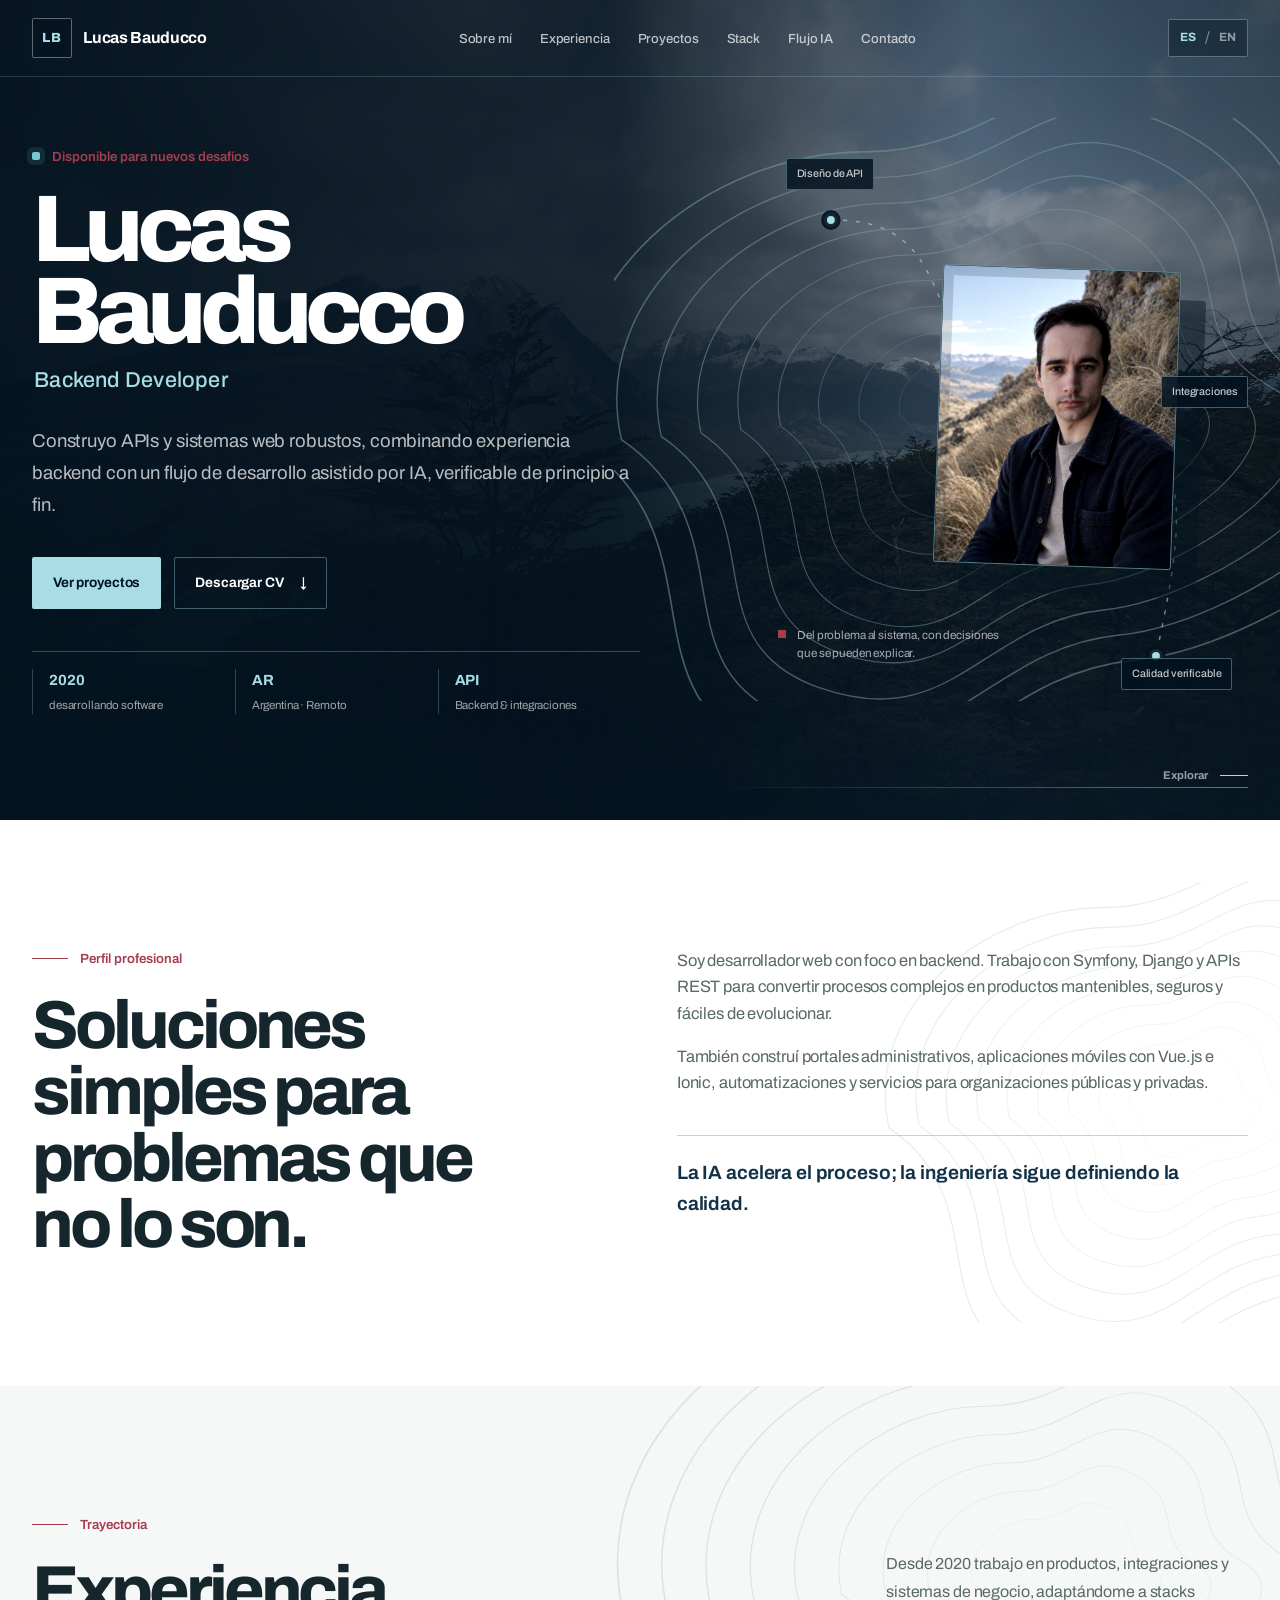
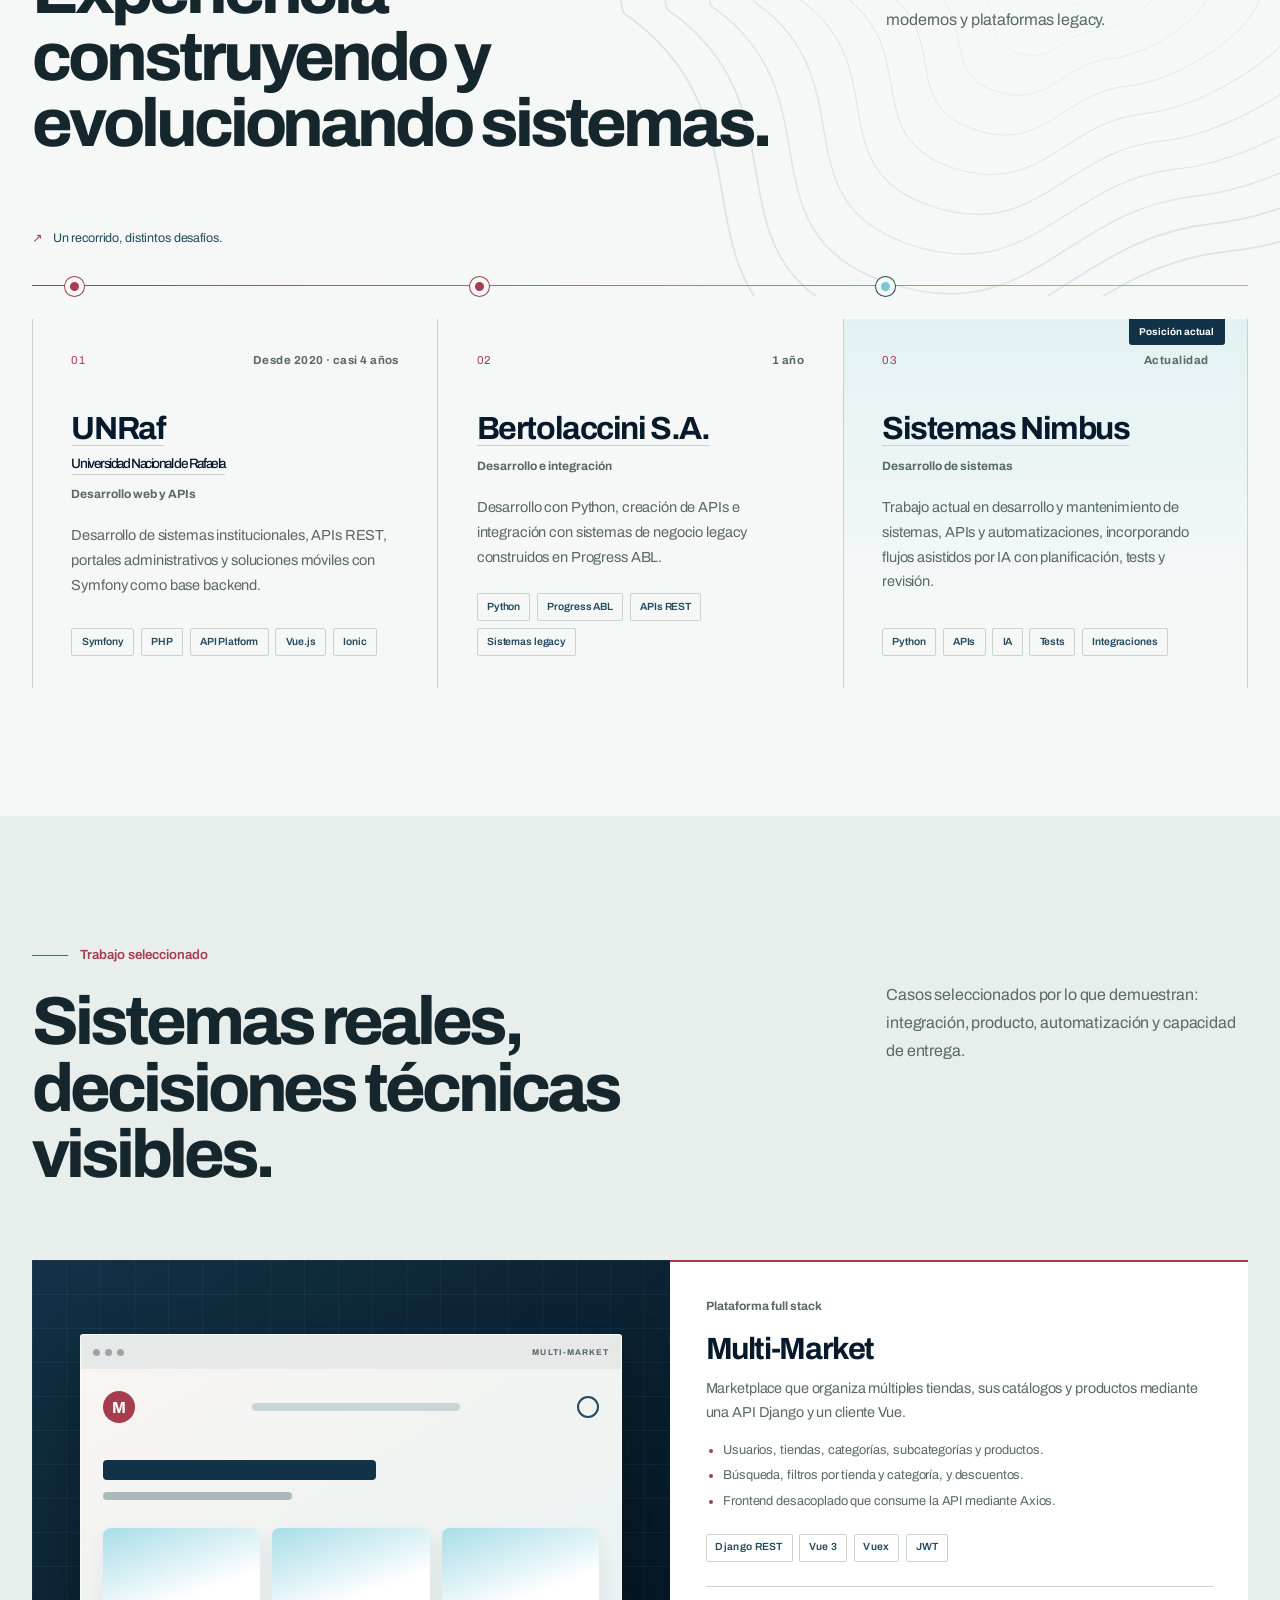
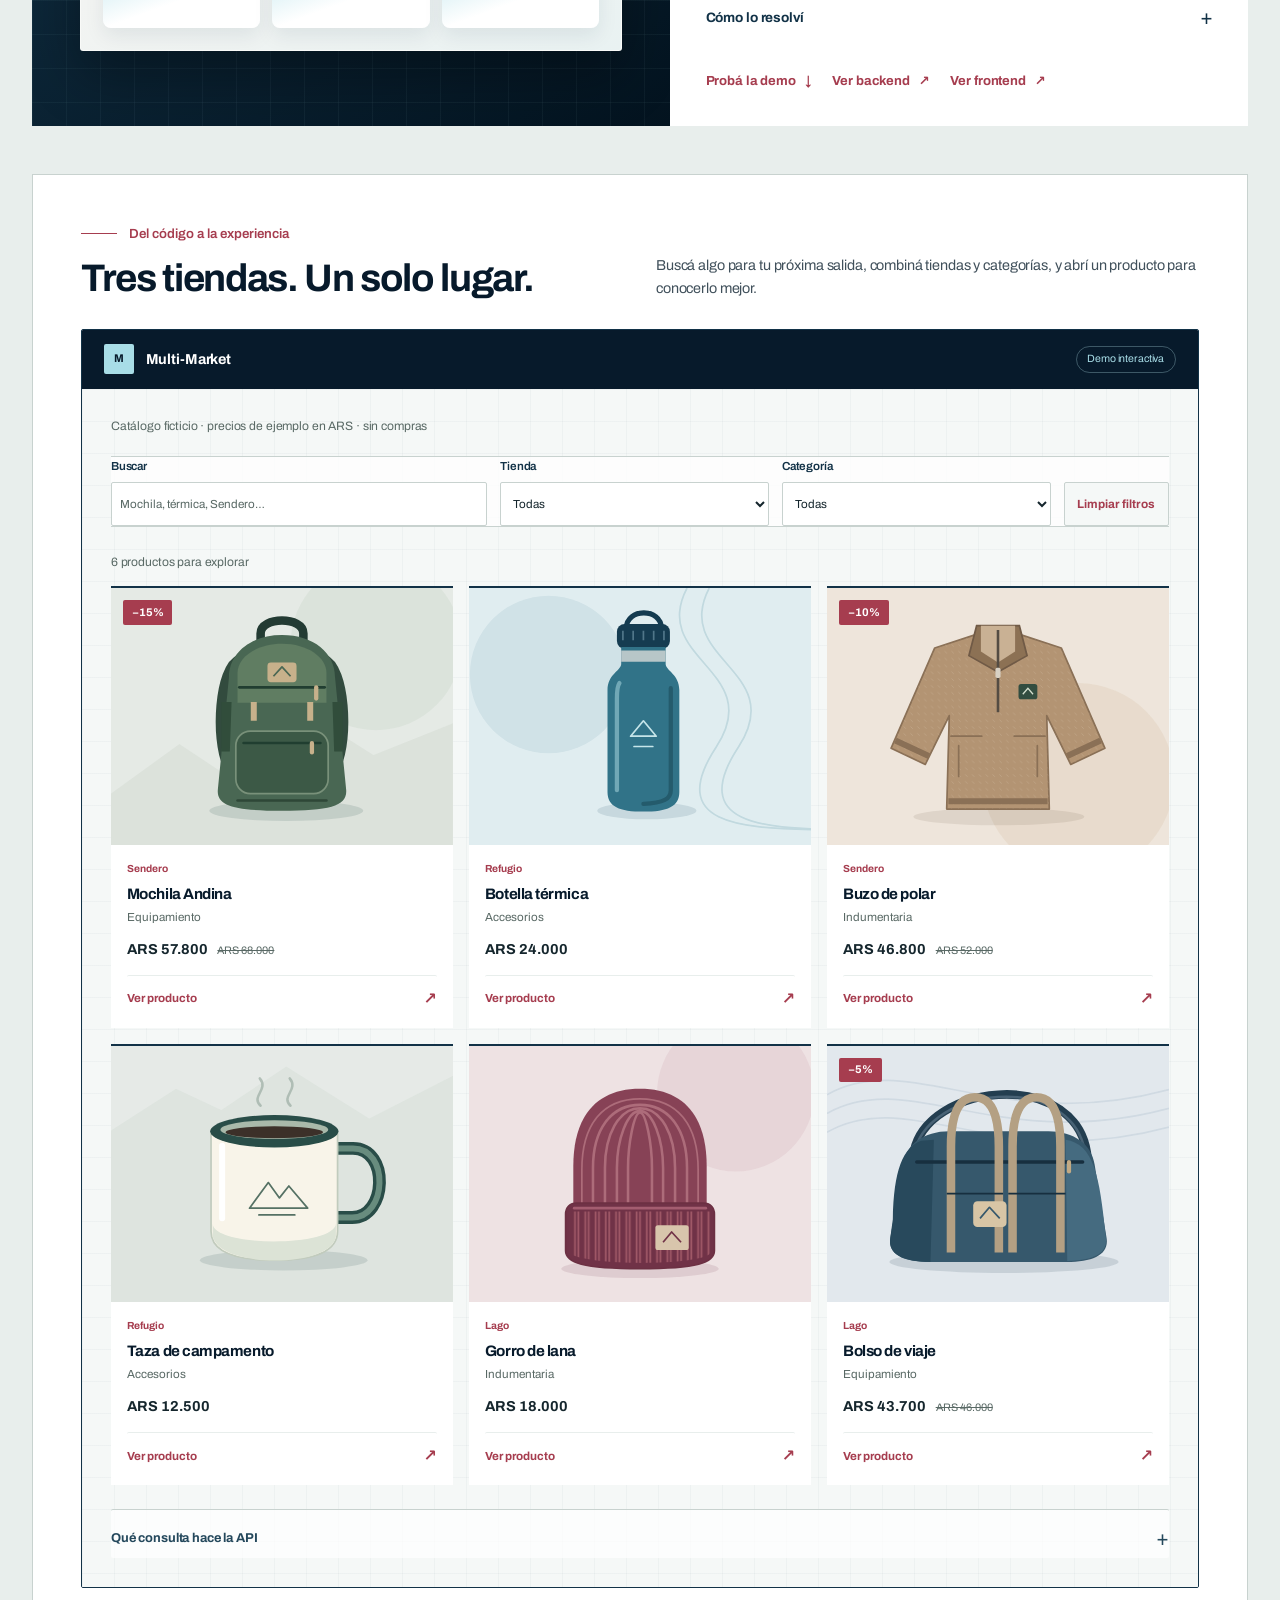
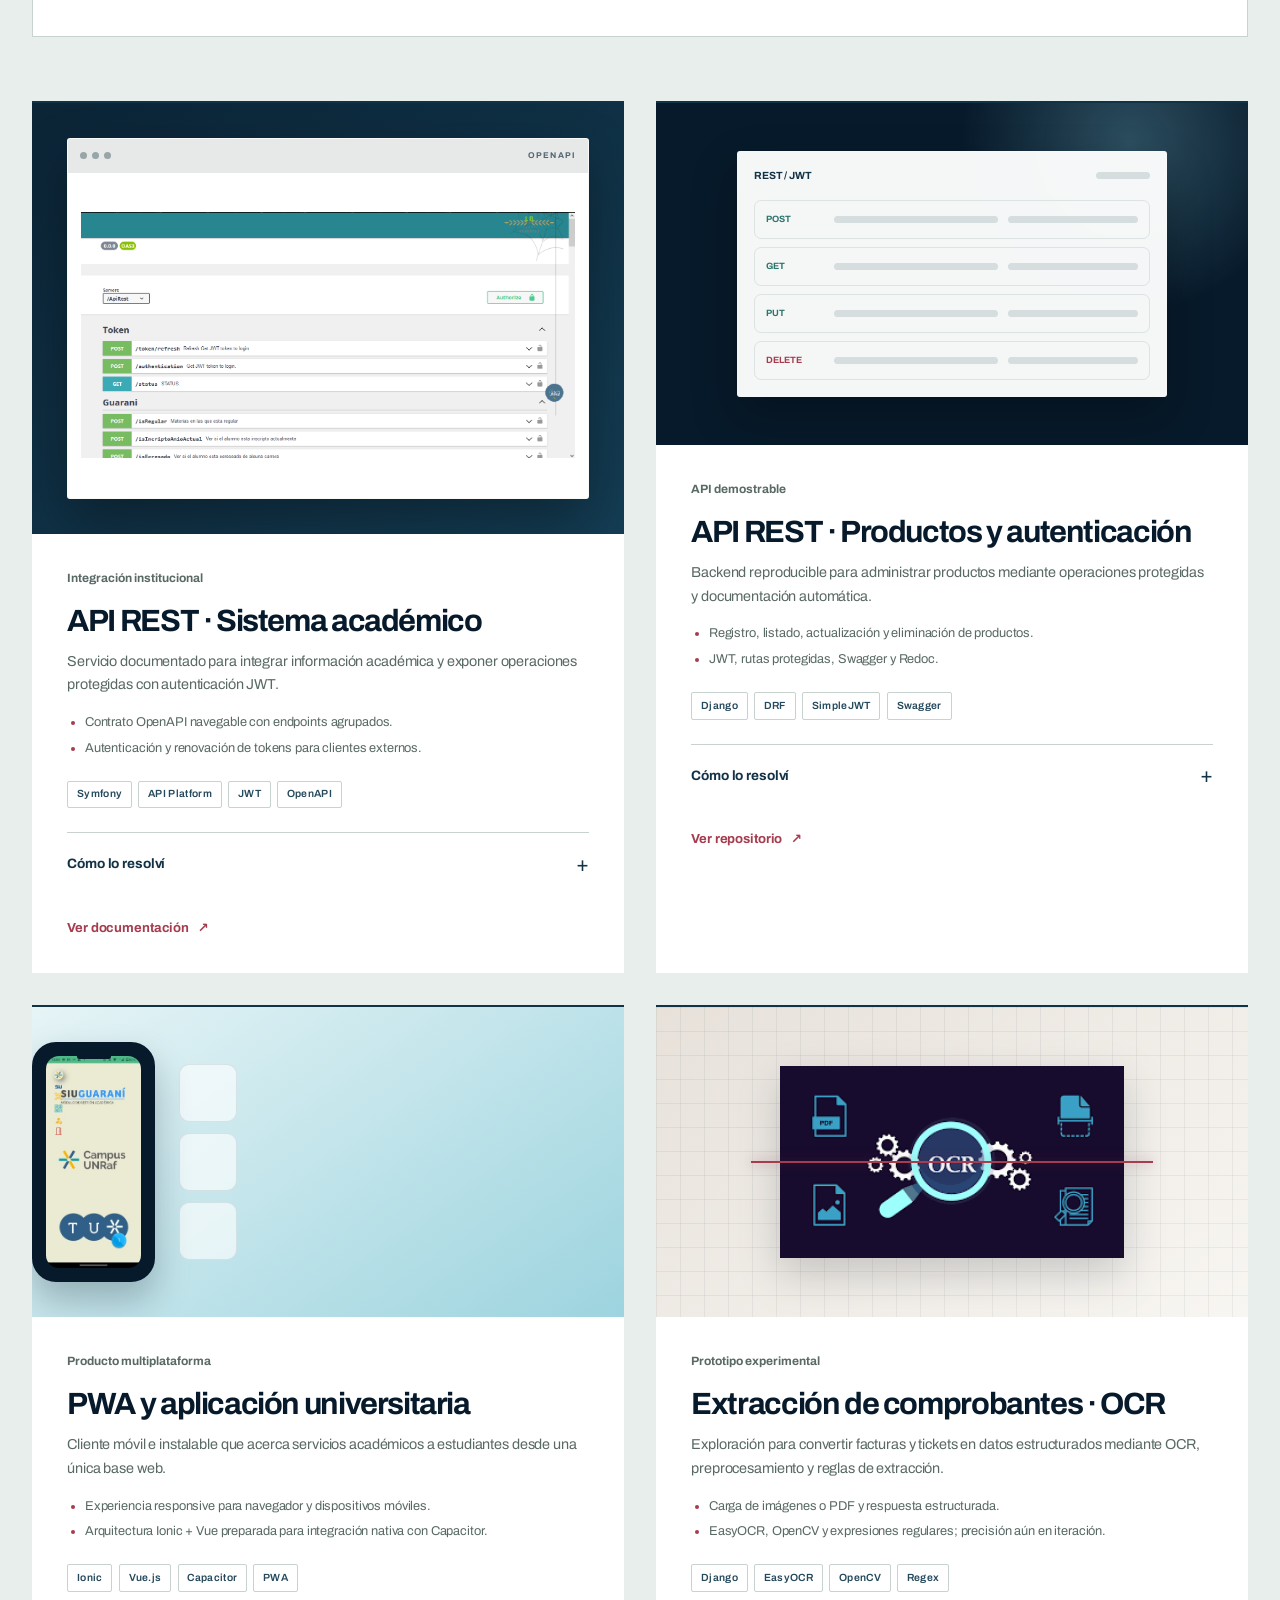
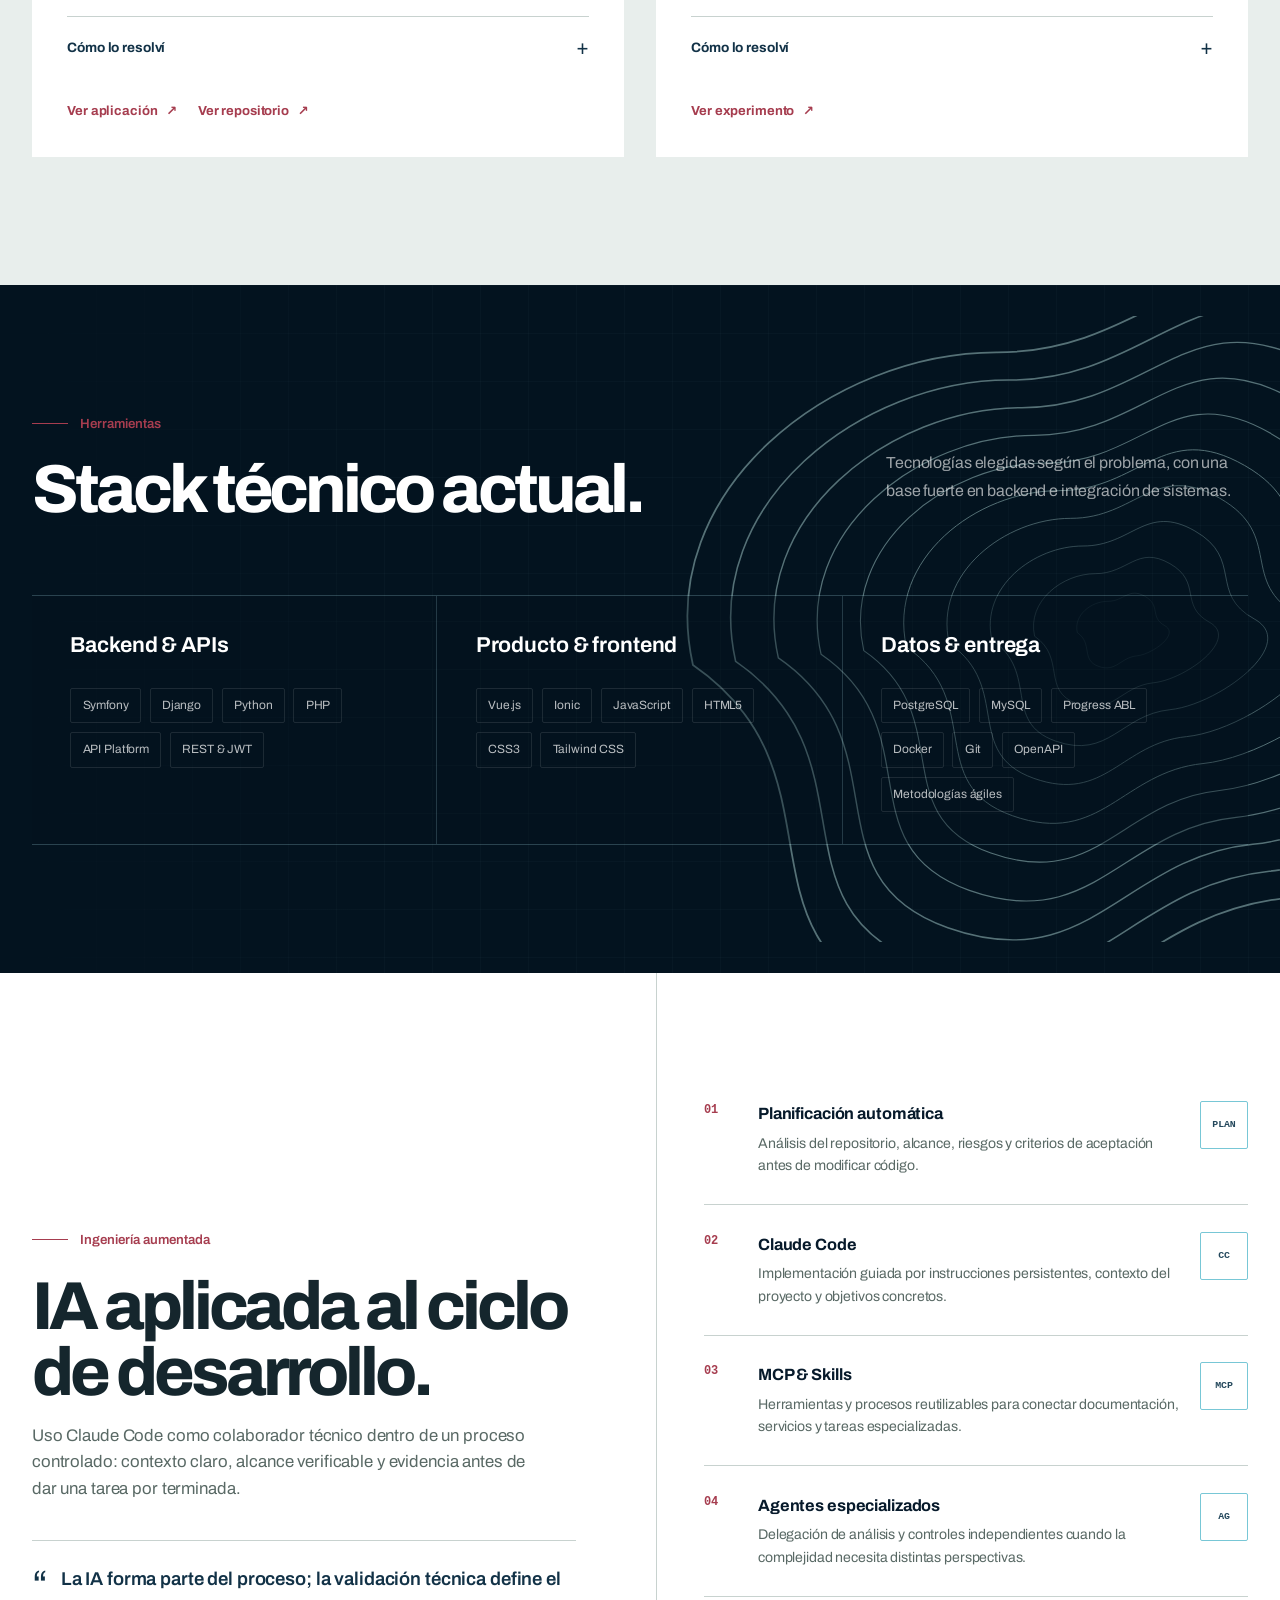
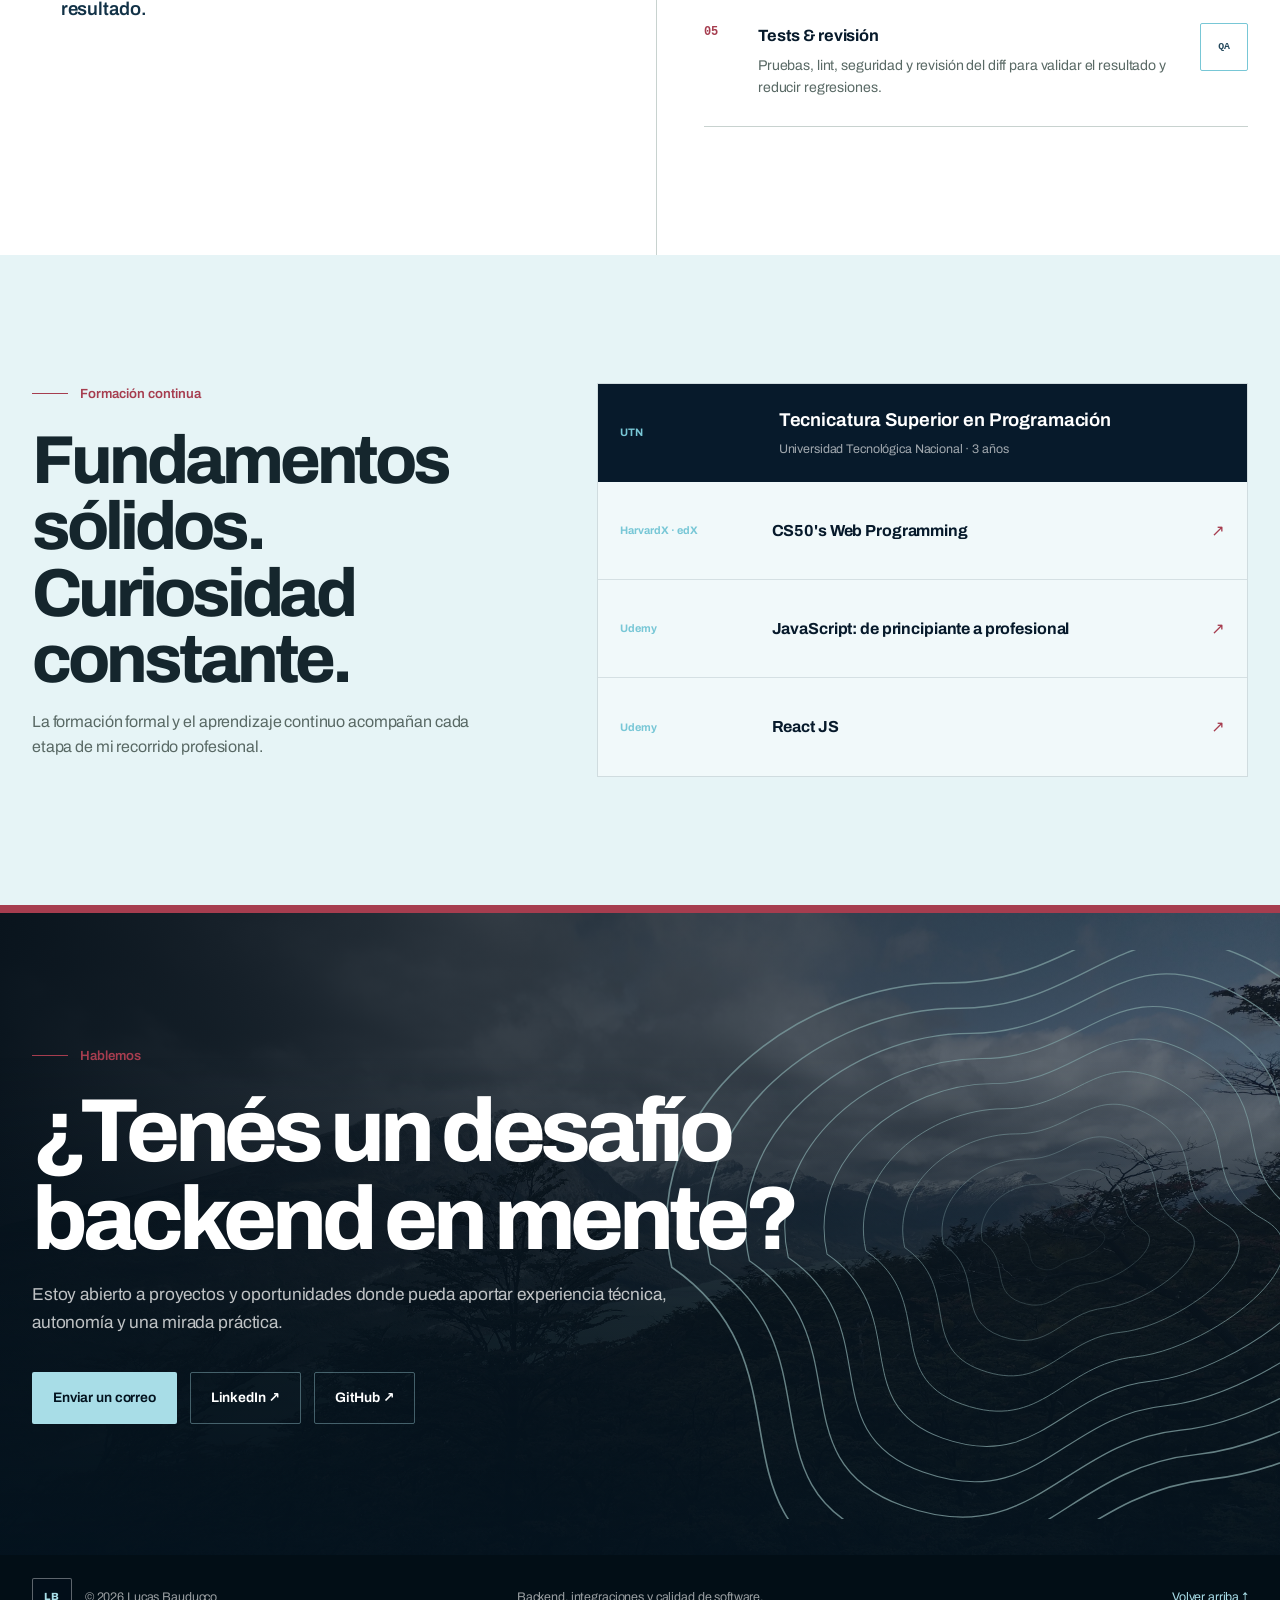
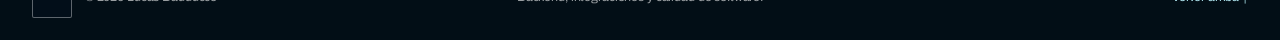
==== index.html @ 06b220d7 "Mejora el diseño integral del portfolio" ====
<!DOCTYPE html>
<html lang="es">
<head>
  <meta charset="UTF-8">
  <meta name="viewport" content="width=device-width, initial-scale=1.0, viewport-fit=cover">
  <meta name="description" content="Portfolio de Lucas Bauducco, Backend Developer especializado en Symfony, Django, APIs y desarrollo asistido por IA.">
  <meta name="author" content="Lucas Bauducco">
  <meta name="theme-color" content="#071a2b">
  <meta property="og:type" content="website">
  <meta property="og:title" content="Lucas Bauducco · Backend Developer">
  <meta property="og:description" content="Backend, APIs y productos digitales construidos con criterio técnico y flujos de desarrollo asistidos por IA.">
  <meta property="og:image" content="https://lucasbauducco.github.io/assets/img/profile-professional.png">
  <title>Lucas Bauducco · Backend Developer</title>
  <link rel="icon" href="data:image/svg+xml,<svg xmlns=%22http://www.w3.org/2000/svg%22 viewBox=%220 0 64 64%22><rect width=%2264%22 height=%2264%22 rx=%2216%22 fill=%22%23071a2b%22/><text x=%2232%22 y=%2241%22 text-anchor=%22middle%22 font-family=%22Arial%22 font-size=%2226%22 font-weight=%22700%22 fill=%22%238ed8e8%22>LB</text></svg>">
  <link rel="preconnect" href="https://fonts.googleapis.com">
  <link rel="preconnect" href="https://fonts.gstatic.com" crossorigin>
  <link href="https://fonts.googleapis.com/css2?family=Archivo:wght@400;500;600;700;800&display=swap" rel="stylesheet">
  <link rel="stylesheet" href="assets/css/base.css">
  <link rel="stylesheet" href="assets/css/market-demo.css">
  <script src="assets/js/market-demo.js" defer></script>
</head>
<body>
  <a class="skip-link" href="#contenido" data-i18n="skip">Saltar al contenido</a>

  <header class="site-header" id="inicio">
    <div class="nav-shell">
      <a class="brand" href="#inicio" aria-label="Lucas Bauducco — inicio" data-i18n-aria="brandAria">
        <span class="brand-mark" aria-hidden="true">LB</span>
        <span class="brand-name">Lucas Bauducco</span>
      </a>

      <button class="menu-toggle" type="button" aria-expanded="false" aria-controls="nav-menu" data-i18n-aria="menuOpen">
        <span></span><span></span><span></span>
      </button>

      <nav class="nav-menu" id="nav-menu" aria-label="Navegación principal" data-i18n-aria="mainNav">
        <a href="#sobre-mi" data-i18n="navAbout">Sobre mí</a>
        <a href="#experiencia" data-i18n="navExperience">Experiencia</a>
        <a href="#proyectos" data-i18n="navProjects">Proyectos</a>
        <a href="#stack" data-i18n="navStack">Stack</a>
        <a href="#flujo-ia" data-i18n="navAi">Flujo IA</a>
        <a href="#contacto" data-i18n="navContact">Contacto</a>
      </nav>

      <div class="language-switch" role="group" aria-label="Seleccionar idioma" data-i18n-aria="languageLabel">
        <button type="button" data-language="es" aria-pressed="true">ES</button>
        <span aria-hidden="true">/</span>
        <button type="button" data-language="en" aria-pressed="false">EN</button>
      </div>
    </div>
  </header>

  <main id="contenido">
    <section class="hero" aria-labelledby="hero-title">
      <img class="hero-landscape" src="assets/img/IMG_20230310_113859179.jpg" width="4000" height="2250" fetchpriority="high" alt="">
      <div class="hero-shade" aria-hidden="true"></div>
      <div class="hero-grid container">
        <div class="hero-copy">
          <p class="eyebrow eyebrow-light">
            <span class="availability-dot" aria-hidden="true"></span>
            <span data-i18n="availability">Disponible para nuevos desafíos</span>
          </p>
          <h1 id="hero-title">
            <span>Lucas Bauducco</span>
            <em data-i18n="role">Backend Developer</em>
          </h1>
          <p class="hero-lead" data-i18n="heroLead">Construyo APIs y sistemas web robustos, combinando experiencia backend con un flujo de desarrollo asistido por IA, verificable de principio a fin.</p>
          <div class="hero-actions">
            <a class="button button-primary" href="#proyectos">
              <span data-i18n="viewProjects">Ver proyectos</span>
            </a>
            <a class="button button-ghost" href="assets/documents/CV-LUCASBAUDUCCO.pdf" download>
              <span data-i18n="downloadCv">Descargar CV</span>
              <span aria-hidden="true">↓</span>
            </a>
          </div>
          <ul class="hero-facts" aria-label="Datos profesionales" data-i18n-aria="factsAria">
            <li><strong>2020</strong><span data-i18n="years">desarrollando software</span></li>
            <li><strong>AR</strong><span data-i18n="location">Argentina · Remoto</span></li>
            <li><strong>API</strong><span data-i18n="specialty">Backend & integraciones</span></li>
          </ul>
        </div>

        <figure class="portrait-card" aria-labelledby="hero-map-caption">
          <div class="system-route" aria-hidden="true">
            <svg viewBox="0 0 480 560" preserveAspectRatio="none">
              <path d="M54 70 C 205 68, 126 224, 278 248 S 420 350, 386 506"></path>
              <circle cx="54" cy="70" r="7"></circle>
              <circle cx="278" cy="248" r="7"></circle>
              <circle cx="386" cy="506" r="7"></circle>
            </svg>
            <span class="route-node route-node-api" data-i18n="systemNodeApi">Diseño de API</span>
            <span class="route-node route-node-integrations" data-i18n="systemNodeIntegrations">Integraciones</span>
            <span class="route-node route-node-quality" data-i18n="systemNodeQuality">Calidad verificable</span>
          </div>
          <div class="portrait-frame">
            <img src="assets/img/profile-professional.png" width="1122" height="1402" loading="lazy" decoding="async" alt="Retrato profesional de Lucas Bauducco en la montaña" data-i18n-alt="portraitAlt">
          </div>
          <figcaption class="portrait-caption" id="hero-map-caption">
            <span aria-hidden="true"></span>
            <span data-i18n="heroMapCaption">Del problema al sistema, con decisiones que se pueden explicar.</span>
          </figcaption>
        </figure>
      </div>
      <a class="scroll-cue" href="#sobre-mi" aria-label="Continuar hacia Sobre mí" data-i18n-aria="scrollAria">
        <span data-i18n="explore">Explorar</span>
        <i aria-hidden="true"></i>
      </a>
    </section>

    <section class="section intro-section" id="sobre-mi" aria-labelledby="about-title">
      <div class="container intro-grid">
        <div>
          <p class="eyebrow" data-i18n="aboutEyebrow">Perfil profesional</p>
          <h2 id="about-title" data-i18n="aboutTitle">Soluciones simples para problemas que no lo son.</h2>
        </div>
        <div class="intro-copy">
          <p data-i18n="aboutP1">Soy desarrollador web con foco en backend. Trabajo con Symfony, Django y APIs REST para convertir procesos complejos en productos mantenibles, seguros y fáciles de evolucionar.</p>
          <p data-i18n="aboutP2">También construí portales administrativos, aplicaciones móviles con Vue.js e Ionic, automatizaciones y servicios para organizaciones públicas y privadas.</p>
          <p class="pull-quote" data-i18n="aboutQuote">La IA acelera el proceso; la ingeniería sigue definiendo la calidad.</p>
        </div>
      </div>
    </section>

    <section class="section experience-section" id="experiencia" aria-labelledby="experience-title">
      <div class="container">
        <div class="section-heading experience-heading">
          <div>
            <p class="eyebrow" data-i18n="experienceEyebrow">Trayectoria</p>
            <h2 id="experience-title" data-i18n="experienceTitle">Experiencia construyendo y evolucionando sistemas.</h2>
          </div>
          <p data-i18n="experienceIntro">Desde 2020 trabajo en productos, integraciones y sistemas de negocio, adaptándome a stacks modernos y plataformas legacy.</p>
        </div>

        <p class="journey-caption"><span aria-hidden="true">↗</span><span data-i18n="journeyCaption">Un recorrido, distintos desafíos.</span></p>
        <ol class="experience-timeline">
          <li class="experience-card">
            <div class="experience-period"><span>01</span><strong data-i18n="unrafDuration">Desde 2020 · casi 4 años</strong></div>
            <div class="experience-company">
              <h3><a class="experience-employer" href="https://unraf.edu.ar/" target="_blank" rel="noopener noreferrer">UNRaf<span class="experience-employer-name">Universidad Nacional de Rafaela</span></a></h3>
              <p data-i18n="unrafRole">Desarrollo web y APIs</p>
            </div>
            <p data-i18n="unrafText">Desarrollo de sistemas institucionales, APIs REST, portales administrativos y soluciones móviles con Symfony como base backend.</p>
            <div class="experience-stack"><span>Symfony</span><span>PHP</span><span>API Platform</span><span>Vue.js</span><span>Ionic</span></div>
          </li>
          <li class="experience-card">
            <div class="experience-period"><span>02</span><strong data-i18n="bertolacciniDuration">1 año</strong></div>
            <div class="experience-company">
              <h3><a class="experience-employer" href="https://www.bertolaccini.com/" target="_blank" rel="noopener noreferrer">Bertolaccini S.A.</a></h3>
              <p data-i18n="bertolacciniRole">Desarrollo e integración</p>
            </div>
            <p data-i18n="bertolacciniText">Desarrollo con Python, creación de APIs e integración con sistemas de negocio legacy construidos en Progress ABL.</p>
            <div class="experience-stack"><span>Python</span><span>Progress ABL</span><span>APIs REST</span><span data-i18n="legacySystems">Sistemas legacy</span></div>
          </li>
          <li class="experience-card experience-card-current">
            <div class="experience-period"><span>03</span><strong data-i18n="nimbusDuration">Actualidad</strong></div>
            <div class="experience-company">
              <h3><a class="experience-employer" href="https://sistemasnimbus.com/" target="_blank" rel="noopener noreferrer">Sistemas Nimbus</a></h3>
              <p data-i18n="nimbusRole">Desarrollo de sistemas</p>
            </div>
            <p data-i18n="nimbusText">Trabajo actual en desarrollo y mantenimiento de sistemas, APIs y automatizaciones, incorporando flujos asistidos por IA con planificación, tests y revisión.</p>
            <div class="experience-stack"><span>Python</span><span>APIs</span><span data-i18n="aiShort">IA</span><span>Tests</span><span data-i18n="integrations">Integraciones</span></div>
            <span class="current-badge" data-i18n="currentBadge">Posición actual</span>
          </li>
        </ol>
      </div>
    </section>

    <section class="section projects-section" id="proyectos" aria-labelledby="projects-title">
      <div class="container">
        <div class="section-heading">
          <div>
            <p class="eyebrow" data-i18n="projectsEyebrow">Trabajo seleccionado</p>
            <h2 id="projects-title" data-i18n="projectsTitle">Sistemas reales, decisiones técnicas visibles.</h2>
          </div>
          <p data-i18n="projectsIntro">Una selección de APIs, aplicaciones y automatizaciones construidas para contextos reales.</p>
        </div>

        <div class="project-grid">
          <article class="project-card project-card-featured">
            <div class="project-media project-visual project-visual-market" role="img" aria-label="Vista conceptual de un marketplace con múltiples tiendas" data-i18n-aria="marketVisualAlt">
              <div class="product-window" aria-hidden="true">
                <div class="window-bar"><i></i><i></i><i></i><span>MULTI-MARKET</span></div>
                <div class="market-preview">
                  <div class="market-nav"><b>M</b><span></span><i></i></div>
                  <div class="market-copy"><strong></strong><span></span></div>
                  <div class="market-products"><i></i><i></i><i></i></div>
                </div>
              </div>
            </div>
            <div class="project-body">
              <div class="project-kicker"><span>01</span><strong data-i18n="marketType">Plataforma full stack</strong></div>
              <h3>Multi-Market</h3>
              <p data-i18n="marketDescription">Marketplace que organiza múltiples tiendas, sus catálogos y productos mediante una API Django y un cliente Vue.</p>
              <ul class="project-points">
                <li data-i18n="marketPoint1">Usuarios, tiendas, categorías, subcategorías y productos.</li>
                <li data-i18n="marketPoint2">Búsqueda, filtros por tienda y categoría, y descuentos.</li>
                <li data-i18n="marketPoint3">Frontend desacoplado que consume la API mediante Axios.</li>
              </ul>
              <div class="project-meta"><span>Django REST</span><span>Vue 3</span><span>Vuex</span><span>JWT</span></div>
              <details class="project-case">
                <summary data-i18n-aria="marketCaseAria" aria-label="Cómo lo resolví: Multi-Market"><span data-i18n="caseToggle">Cómo lo resolví</span><span class="case-toggle-icon" aria-hidden="true">+</span></summary>
                <dl>
                  <div><dt data-i18n="caseProblem">El problema</dt><dd data-i18n="marketCaseProblem">Organizar tiendas y catálogos en una plataforma común, con productos que puedan buscarse y filtrarse.</dd></div>
                  <div><dt data-i18n="caseContribution">Mi aporte</dt><dd data-i18n="marketCaseContribution">Trabajé en la API del catálogo y en el cliente que presenta tiendas, categorías y productos.</dd></div>
                  <div><dt data-i18n="caseDecision">La decisión técnica</dt><dd data-i18n="marketCaseDecision">Desacoplé el backend Django REST del frontend Vue, con Axios como punto de comunicación.</dd></div>
                  <div><dt data-i18n="caseOutcome">El resultado</dt><dd data-i18n="marketCaseOutcome">Dos proyectos complementarios: una API para el catálogo y una interfaz para explorarlo por tienda y categoría.</dd></div>
                </dl>
              </details>
              <div class="project-actions">
                <a class="text-link" href="#demo-market"><span data-i18n="demoTry">Probá la demo</span><span aria-hidden="true">↓</span></a>
                <a class="text-link" href="https://github.com/lucasbauducco/backend-multi-market" target="_blank" rel="noopener noreferrer"><span data-i18n="viewBackend">Ver backend</span><span aria-hidden="true">↗</span></a>
                <a class="text-link" href="https://github.com/lucasbauducco/FrontEnd-multi-market" target="_blank" rel="noopener noreferrer"><span data-i18n="viewFrontend">Ver frontend</span><span aria-hidden="true">↗</span></a>
              </div>
            </div>
          </article>

          <section class="market-demo" id="demo-market" aria-labelledby="market-demo-title">
            <div class="demo-heading">
              <div><p class="eyebrow" data-i18n="demoEyebrow">Del código a la experiencia</p><h3 id="market-demo-title" data-i18n="marketDemoTitle">Tres tiendas. Un solo lugar.</h3></div>
              <p data-i18n="marketDemoIntro">Buscá algo para tu próxima salida, combiná tiendas y categorías, y abrí un producto para conocerlo mejor.</p>
            </div>
            <div class="market-storefront">
              <div class="demo-toolbar"><strong><span aria-hidden="true">M</span> Multi-Market</strong><span class="demo-badge" data-i18n="demoBadge">Demo interactiva</span></div>
              <div class="market-storefront-body">
                <p class="market-sample" data-i18n="marketSample">Catálogo ficticio · precios de ejemplo en ARS · sin compras</p>
                <p class="market-fallback" data-i18n="marketFallback">Activá JavaScript para explorar el catálogo y abrir los productos. Podés seguir leyendo el caso del proyecto y visitar sus repositorios.</p>
                <form>
                  <fieldset class="market-filters" disabled>
                    <legend class="visually-hidden" data-i18n="marketFilters">Filtrar el catálogo de ejemplo</legend>
                    <label for="market-search"><span data-i18n="marketSearch">Buscar</span><input type="search" id="market-search" name="search" maxlength="80" placeholder="Mochila, térmica, Sendero…" autocomplete="off"></label>
                    <label for="market-shop"><span data-i18n="marketShop">Tienda</span><select id="market-shop" name="shop"><option value="" data-i18n="marketAllShops">Todas las tiendas</option><option value="1">Sendero</option><option value="2">Refugio</option><option value="3">Lago</option></select></label>
                    <label for="market-category"><span data-i18n="marketCategory">Categoría</span><select id="market-category" name="category"><option value="" data-i18n="marketAllCategories">Todas las categorías</option><option value="1" data-i18n="marketEquipment">Equipamiento</option><option value="2" data-i18n="marketAccessories">Accesorios</option><option value="3" data-i18n="marketClothing">Indumentaria</option></select></label>
                    <button class="demo-reset" type="button" data-market-reset data-i18n="demoReset">Limpiar filtros</button>
                  </fieldset>
                </form>
                <div class="market-results" hidden>
                  <p class="market-count" role="status" aria-live="polite" aria-atomic="true" data-market-count></p>
                  <ul class="market-grid"></ul>
                  <div class="market-empty" hidden><strong data-i18n="marketEmptyTitle">No encontramos productos con esos filtros.</strong><p data-i18n="marketEmptyText">Probá otra búsqueda o volvé a explorar el catálogo completo.</p><button type="button" class="demo-reset" data-market-empty-reset data-i18n="marketExploreAll">Ver todos los productos</button></div>
                  <details class="market-api">
                    <summary><span data-i18n="marketApiToggle">Qué consulta hace la API</span><span class="case-toggle-icon" aria-hidden="true">+</span></summary>
                    <div class="market-api-content">
                      <p data-i18n="marketApiIntro">Esta es la ruta equivalente en el backend de Multi-Market. La demo usa datos locales y no envía solicitudes a la API.</p>
                      <code data-market-request></code>
                      <p data-market-local-filter data-i18n="marketApiLocal" hidden>La búsqueda usa su propia ruta; en esta combinación, la tienda y la categoría se filtran después en el navegador.</p>
                      <a class="text-link" href="https://github.com/lucasbauducco/backend-multi-market/blob/main/shop/urls.py" target="_blank" rel="noopener noreferrer"><span data-i18n="marketApiSource">Explorar las rutas en el código</span><span aria-hidden="true">↗</span></a>
                    </div>
                  </details>
                </div>
              </div>
            </div>
          </section>

          <article class="project-card">
            <div class="project-media project-capture project-capture-api">
              <div class="capture-window">
                <div class="window-bar"><i></i><i></i><i></i><span>OPENAPI</span></div>
                <img src="assets/img/ApiRest.png" width="1366" height="681" loading="lazy" decoding="async" alt="Documentación OpenAPI del sistema académico" data-i18n-alt="apiAlt">
              </div>
            </div>
            <div class="project-body">
              <div class="project-kicker"><span>02</span><strong data-i18n="apiType">Integración institucional</strong></div>
              <h3 data-i18n="apiTitle">API REST · Sistema académico</h3>
              <p data-i18n="apiDescription">Servicio documentado para integrar información académica y exponer operaciones protegidas con autenticación JWT.</p>
              <ul class="project-points"><li data-i18n="apiPoint1">Contrato OpenAPI navegable con endpoints agrupados.</li><li data-i18n="apiPoint2">Autenticación y renovación de tokens para clientes externos.</li></ul>
              <div class="project-meta"><span>Symfony</span><span>API Platform</span><span>JWT</span><span>OpenAPI</span></div>
              <details class="project-case">
                <summary data-i18n-aria="academicCaseAria" aria-label="Cómo lo resolví: API académica"><span data-i18n="caseToggle">Cómo lo resolví</span><span class="case-toggle-icon" aria-hidden="true">+</span></summary>
                <dl>
                  <div><dt data-i18n="caseProblem">El problema</dt><dd data-i18n="academicCaseProblem">Exponer información académica para que otros sistemas puedan integrarse mediante un contrato claro.</dd></div>
                  <div><dt data-i18n="caseContribution">Mi aporte</dt><dd data-i18n="academicCaseContribution">Desarrollé una API institucional y su documentación de operaciones para clientes externos.</dd></div>
                  <div><dt data-i18n="caseDecision">La decisión técnica</dt><dd data-i18n="academicCaseDecision">Usé Symfony y API Platform para publicar el contrato OpenAPI, con JWT para las operaciones protegidas.</dd></div>
                  <div><dt data-i18n="caseOutcome">El resultado</dt><dd data-i18n="academicCaseOutcome">Endpoints agrupados en una documentación navegable y un flujo de autenticación y renovación de tokens para integraciones.</dd></div>
                </dl>
              </details>
              <div class="project-actions"><a class="text-link" href="https://intranet.unraf.edu.ar/ApiRest/docs" target="_blank" rel="noopener noreferrer"><span data-i18n="viewDocumentation">Ver documentación</span><span aria-hidden="true">↗</span></a></div>
            </div>
          </article>

          <article class="project-card">
            <div class="project-media project-visual project-visual-api" role="img" aria-label="Vista conceptual de documentación para una API Django" data-i18n-aria="djangoVisualAlt">
              <div class="api-preview" aria-hidden="true">
                <header><span>REST / JWT</span><i></i></header>
                <div><b>POST</b><i></i><span></span></div><div><b>GET</b><i></i><span></span></div><div><b>PUT</b><i></i><span></span></div><div><b>DELETE</b><i></i><span></span></div>
              </div>
            </div>
            <div class="project-body">
              <div class="project-kicker"><span>03</span><strong data-i18n="djangoType">API demostrable</strong></div>
              <h3 data-i18n="djangoTitle">API REST · Productos y autenticación</h3>
              <p data-i18n="djangoDescription">Backend reproducible para administrar productos mediante operaciones protegidas y documentación automática.</p>
              <ul class="project-points"><li data-i18n="djangoPoint1">Registro, listado, actualización y eliminación de productos.</li><li data-i18n="djangoPoint2">JWT, rutas protegidas, Swagger y Redoc.</li></ul>
              <div class="project-meta"><span>Django</span><span>DRF</span><span>SimpleJWT</span><span>Swagger</span></div>
              <details class="project-case">
                <summary data-i18n-aria="djangoCaseAria" aria-label="Cómo lo resolví: API de productos"><span data-i18n="caseToggle">Cómo lo resolví</span><span class="case-toggle-icon" aria-hidden="true">+</span></summary>
                <dl>
                  <div><dt data-i18n="caseProblem">El problema</dt><dd data-i18n="djangoCaseProblem">Construir una API de productos que pueda ejecutarse localmente y permita probar operaciones autenticadas.</dd></div>
                  <div><dt data-i18n="caseContribution">Mi aporte</dt><dd data-i18n="djangoCaseContribution">Implementé el registro, listado, actualización y eliminación de productos, junto con la autenticación.</dd></div>
                  <div><dt data-i18n="caseDecision">La decisión técnica</dt><dd data-i18n="djangoCaseDecision">Separé modelos, serializers y vistas con Django REST Framework; usé SimpleJWT y documentación Swagger/Redoc.</dd></div>
                  <div><dt data-i18n="caseOutcome">El resultado</dt><dd data-i18n="djangoCaseOutcome">Un backend reproducible con CRUD, rutas protegidas y documentación pública para explorar el contrato de la API.</dd></div>
                </dl>
              </details>
              <div class="project-actions"><a class="text-link" href="https://github.com/lucasbauducco/api_djago_jwt" target="_blank" rel="noopener noreferrer"><span data-i18n="viewRepository">Ver repositorio</span><span aria-hidden="true">↗</span></a></div>
            </div>
          </article>

          <article class="project-card">
            <div class="project-media project-capture project-capture-phone">
              <div class="phone-shell"><span aria-hidden="true"></span><img src="assets/img/appUNRaf.jpg" width="225" height="500" loading="lazy" decoding="async" alt="Aplicación móvil de UNRaf" data-i18n-alt="appAlt"></div>
              <div class="phone-caption" aria-hidden="true"><i></i><i></i><i></i></div>
            </div>
            <div class="project-body">
              <div class="project-kicker"><span>04</span><strong data-i18n="appType">Producto multiplataforma</strong></div>
              <h3 data-i18n="appTitle">PWA y aplicación universitaria</h3>
              <p data-i18n="appDescription">Cliente móvil e instalable que acerca servicios académicos a estudiantes desde una única base web.</p>
              <ul class="project-points"><li data-i18n="appPoint1">Experiencia responsive para navegador y dispositivos móviles.</li><li data-i18n="appPoint2">Arquitectura Ionic + Vue preparada para integración nativa con Capacitor.</li></ul>
              <div class="project-meta"><span>Ionic</span><span>Vue.js</span><span>Capacitor</span><span>PWA</span></div>
              <details class="project-case">
                <summary data-i18n-aria="mobileCaseAria" aria-label="Cómo lo resolví: Aplicación UNRaf"><span data-i18n="caseToggle">Cómo lo resolví</span><span class="case-toggle-icon" aria-hidden="true">+</span></summary>
                <dl>
                  <div><dt data-i18n="caseProblem">El problema</dt><dd data-i18n="mobileCaseProblem">Acercar servicios universitarios a estudiantes desde una experiencia que funcione en distintos dispositivos.</dd></div>
                  <div><dt data-i18n="caseContribution">Mi aporte</dt><dd data-i18n="mobileCaseContribution">Desarrollé el cliente de la aplicación con Ionic y Vue, reutilizando una base de interfaz web.</dd></div>
                  <div><dt data-i18n="caseDecision">La decisión técnica</dt><dd data-i18n="mobileCaseDecision">Elegí Ionic para la interfaz y Capacitor como puente para preparar compilaciones nativas.</dd></div>
                  <div><dt data-i18n="caseOutcome">El resultado</dt><dd data-i18n="mobileCaseOutcome">Una aplicación web adaptable y una base preparada para Android e iOS mediante Capacitor.</dd></div>
                </dl>
              </details>
              <div class="project-actions"><a class="text-link" href="https://app.unraf.edu.ar/unraf/" target="_blank" rel="noopener noreferrer"><span data-i18n="viewDemo">Ver aplicación</span><span aria-hidden="true">↗</span></a><a class="text-link" href="https://github.com/lucasbauducco/app_movil_ionic_vue" target="_blank" rel="noopener noreferrer"><span data-i18n="viewRepository">Ver repositorio</span><span aria-hidden="true">↗</span></a></div>
            </div>
          </article>

          <article class="project-card">
            <div class="project-media project-capture project-capture-ocr">
              <div class="ocr-grid" aria-hidden="true"></div>
              <img src="assets/img/ocr-read.png" width="300" height="168" loading="lazy" decoding="async" alt="Ilustración del lector OCR de documentos" data-i18n-alt="ocrAlt">
              <span class="scan-line" aria-hidden="true"></span>
            </div>
            <div class="project-body">
              <div class="project-kicker"><span>05</span><strong data-i18n="ocrType">Prototipo experimental</strong></div>
              <h3 data-i18n="ocrTitle">Extracción de comprobantes · OCR</h3>
              <p data-i18n="ocrDescription">Exploración para convertir facturas y tickets en datos estructurados mediante OCR, preprocesamiento y reglas de extracción.</p>
              <ul class="project-points"><li data-i18n="ocrPoint1">Carga de imágenes o PDF y respuesta estructurada.</li><li data-i18n="ocrPoint2">EasyOCR, OpenCV y expresiones regulares; precisión aún en iteración.</li></ul>
              <div class="project-meta"><span>Django</span><span>EasyOCR</span><span>OpenCV</span><span>Regex</span></div>
              <details class="project-case">
                <summary data-i18n-aria="ocrCaseAria" aria-label="Cómo lo resolví: Prototipo OCR"><span data-i18n="caseToggle">Cómo lo resolví</span><span class="case-toggle-icon" aria-hidden="true">+</span></summary>
                <dl>
                  <div><dt data-i18n="caseProblem">El problema</dt><dd data-i18n="ocrCaseProblem">Explorar cómo pasar de una imagen de un comprobante a campos que otro sistema pueda procesar.</dd></div>
                  <div><dt data-i18n="caseContribution">Mi aporte</dt><dd data-i18n="ocrCaseContribution">Construí un prototipo de carga de archivos, lectura OCR y extracción de campos.</dd></div>
                  <div><dt data-i18n="caseDecision">La decisión técnica</dt><dd data-i18n="ocrCaseDecision">Combiné preprocesamiento con OpenCV, lectura con EasyOCR y reglas con expresiones regulares.</dd></div>
                  <div><dt data-i18n="caseOutcome">El resultado</dt><dd data-i18n="ocrCaseOutcome">Un flujo experimental de archivo a respuesta estructurada. La extracción todavía presenta errores y requiere iteración según el documento.</dd></div>
                </dl>
              </details>
              <div class="project-actions"><a class="text-link" href="https://github.com/lucasbauducco/zygo_api" target="_blank" rel="noopener noreferrer"><span data-i18n="viewExperiment">Ver experimento</span><span aria-hidden="true">↗</span></a></div>
            </div>
          </article>
        </div>
      </div>
    </section>

    <section class="section stack-section" id="stack" aria-labelledby="stack-title">
      <div class="container">
        <div class="section-heading section-heading-light">
          <div>
            <p class="eyebrow eyebrow-light" data-i18n="stackEyebrow">Herramientas</p>
            <h2 id="stack-title" data-i18n="stackTitle">Stack técnico actual.</h2>
          </div>
          <p data-i18n="stackIntro">Tecnologías elegidas según el problema, con una base fuerte en backend e integración de sistemas.</p>
        </div>

        <div class="stack-grid">
          <article class="stack-card">
            <span class="stack-index">01</span>
            <h3 data-i18n="backendTitle">Backend & APIs</h3>
            <ul>
              <li>Symfony</li><li>Django</li><li>Python</li><li>PHP</li><li>API Platform</li><li>REST & JWT</li>
            </ul>
          </article>
          <article class="stack-card">
            <span class="stack-index">02</span>
            <h3 data-i18n="frontendTitle">Producto & frontend</h3>
            <ul>
              <li>Vue.js</li><li>Ionic</li><li>JavaScript</li><li>HTML5</li><li>CSS3</li><li>Tailwind CSS</li>
            </ul>
          </article>
          <article class="stack-card">
            <span class="stack-index">03</span>
            <h3 data-i18n="dataTitle">Datos & entrega</h3>
            <ul>
              <li>PostgreSQL</li><li>MySQL</li><li>Progress ABL</li><li>Docker</li><li>Git</li><li>OpenAPI</li><li data-i18n="agile">Metodologías ágiles</li>
            </ul>
          </article>
        </div>
      </div>
    </section>

    <section class="section ai-section" id="flujo-ia" aria-labelledby="ai-title">
      <div class="container ai-layout">
        <div class="ai-intro">
          <p class="eyebrow" data-i18n="aiEyebrow">Ingeniería aumentada</p>
          <h2 id="ai-title" data-i18n="aiTitle">IA aplicada al ciclo de desarrollo.</h2>
          <p data-i18n="aiIntro">Uso Claude Code como colaborador técnico dentro de un proceso controlado: contexto claro, alcance verificable y evidencia antes de dar una tarea por terminada.</p>
          <div class="ai-statement">
            <span aria-hidden="true">“</span>
            <p data-i18n="aiQuote">La IA forma parte del proceso; la validación técnica define el resultado.</p>
          </div>
        </div>

        <ol class="workflow-list">
          <li>
            <span class="workflow-mark">01</span>
            <div><h3 data-i18n="workflowPlanTitle">Planificación automática</h3><p data-i18n="workflowPlanText">Análisis del repositorio, alcance, riesgos y criterios de aceptación antes de modificar código.</p></div>
            <span class="workflow-tool">PLAN</span>
          </li>
          <li>
            <span class="workflow-mark">02</span>
            <div><h3>Claude Code</h3><p data-i18n="workflowClaudeText">Implementación guiada por instrucciones persistentes, contexto del proyecto y objetivos concretos.</p></div>
            <span class="workflow-tool">CC</span>
          </li>
          <li>
            <span class="workflow-mark">03</span>
            <div><h3>MCP & Skills</h3><p data-i18n="workflowMcpText">Herramientas y procesos reutilizables para conectar documentación, servicios y tareas especializadas.</p></div>
            <span class="workflow-tool">MCP</span>
          </li>
          <li>
            <span class="workflow-mark">04</span>
            <div><h3 data-i18n="workflowAgentsTitle">Agentes especializados</h3><p data-i18n="workflowAgentsText">Delegación de análisis y controles independientes cuando la complejidad necesita distintas perspectivas.</p></div>
            <span class="workflow-tool">AG</span>
          </li>
          <li>
            <span class="workflow-mark">05</span>
            <div><h3 data-i18n="workflowQaTitle">Tests & revisión</h3><p data-i18n="workflowQaText">Pruebas, lint, seguridad y revisión del diff para validar el resultado y reducir regresiones.</p></div>
            <span class="workflow-tool">QA</span>
          </li>
        </ol>
      </div>
    </section>

    <section class="section education-section" id="formacion" aria-labelledby="education-title">
      <div class="container education-grid">
        <div>
          <p class="eyebrow" data-i18n="educationEyebrow">Formación continua</p>
          <h2 id="education-title" data-i18n="educationTitle">Fundamentos sólidos. Curiosidad constante.</h2>
          <p data-i18n="educationIntro">La formación formal y el aprendizaje continuo acompañan cada etapa de mi recorrido profesional.</p>
        </div>
        <div class="credentials">
          <article class="credential-main">
            <span>UTN</span>
            <div>
              <h3 data-i18n="degreeTitle">Tecnicatura Superior en Programación</h3>
              <p data-i18n="degreeDetail">Universidad Tecnológica Nacional · 3 años</p>
            </div>
          </article>
          <a href="https://learning.edx.org/course/course-v1:HarvardX+CS50W+Web" target="_blank" rel="noopener noreferrer">
            <span>HarvardX · edX</span><strong>CS50's Web Programming</strong><i aria-hidden="true">↗</i>
          </a>
          <a href="https://www.udemy.com/certificate/UC-ed780a22-4955-4652-85be-535848304f03/" target="_blank" rel="noopener noreferrer">
            <span>Udemy</span><strong data-i18n="jsCourse">JavaScript: de principiante a profesional</strong><i aria-hidden="true">↗</i>
          </a>
          <a href="https://www.udemy.com/certificate/UC-bc487097-c5f7-4bc7-b076-d0085957dee3/" target="_blank" rel="noopener noreferrer">
            <span>Udemy</span><strong>React JS</strong><i aria-hidden="true">↗</i>
          </a>
        </div>
      </div>
    </section>

    <section class="contact-section" id="contacto" aria-labelledby="contact-title">
      <div class="contact-landscape" aria-hidden="true"></div>
      <div class="container contact-content">
        <p class="eyebrow eyebrow-light" data-i18n="contactEyebrow">Hablemos</p>
        <h2 id="contact-title" data-i18n="contactTitle">¿Tenés un desafío backend en mente?</h2>
        <p data-i18n="contactText">Estoy abierto a proyectos y oportunidades donde pueda aportar experiencia técnica, autonomía y una mirada práctica.</p>
        <div class="contact-actions">
          <a class="button button-primary" href="mailto:lucasbauducco@gmail.com">
            <span data-i18n="sendEmail">Enviar un correo</span>
          </a>
          <a class="button button-ghost" href="https://www.linkedin.com/in/lucas-bauducco-804604237/" target="_blank" rel="noopener noreferrer">LinkedIn ↗</a>
          <a class="button button-ghost" href="https://github.com/lucasbauducco" target="_blank" rel="noopener noreferrer">GitHub ↗</a>
        </div>
      </div>
    </section>
  </main>

  <footer class="site-footer">
    <div class="container">
      <div>
        <span class="brand-mark brand-mark-small" aria-hidden="true">LB</span>
        <p>© <span id="current-year">2026</span> Lucas Bauducco</p>
      </div>
      <p data-i18n="footerNote">Backend, integraciones y calidad de software.</p>
      <a href="#inicio"><span data-i18n="backTop">Volver arriba</span> ↑</a>
    </div>
  </footer>

  <dialog id="market-product-dialog" class="market-dialog" aria-labelledby="market-dialog-title" aria-describedby="market-dialog-description">
    <div class="market-dialog-inner">
      <div class="market-dialog-toolbar"><button class="market-dialog-close" type="button" data-market-close autofocus><span data-i18n="marketClose">Cerrar</span><span aria-hidden="true">×</span></button></div>
      <div class="market-dialog-layout">
        <div class="market-dialog-visual"><img width="400" height="300" alt=""></div>
        <div class="market-dialog-copy">
          <p class="eyebrow" data-i18n="marketProductDetail">En detalle</p>
          <h3 id="market-dialog-title"></h3>
          <p id="market-dialog-description" data-market-description></p>
          <dl><div><dt data-i18n="marketShop">Tienda</dt><dd data-market-shop></dd></div><div><dt data-i18n="marketCategory">Categoría</dt><dd data-market-category></dd></div></dl>
          <div class="market-dialog-prices"><strong data-market-price></strong><del hidden></del></div>
          <p class="market-dialog-discount" hidden></p>
          <p class="market-dialog-note" data-i18n="marketDetailNote">Producto y precio ficticios para explorar la demo. No disponible para comprar.</p>
        </div>
      </div>
    </div>
  </dialog>

  <script>
    const translations = {
      es: {
        "marketDemoTitle": "Tres tiendas. Un solo lugar.",
        "marketDemoIntro": "Buscá algo para tu próxima salida, combiná tiendas y categorías, y abrí un producto para conocerlo mejor.",
        "marketSample": "Catálogo ficticio · precios de ejemplo en ARS · sin compras",
        "marketFallback": "Activá JavaScript para explorar el catálogo y abrir los productos. Podés seguir leyendo el caso del proyecto y visitar sus repositorios.",
        "marketFilters": "Filtrar el catálogo de ejemplo",
        "marketSearch": "Buscar",
        "marketSearchPlaceholder": "Mochila, térmica, Sendero…",
        "marketShop": "Tienda",
        "marketCategory": "Categoría",
        "marketAllShops": "Todas",
        "marketAllCategories": "Todas",
        "marketEquipment": "Equipamiento",
        "marketAccessories": "Accesorios",
        "marketClothing": "Indumentaria",
        "marketCount": "{count} productos para explorar",
        "marketCountOne": "{count} producto para explorar",
        "marketEmptyTitle": "No encontramos productos con esos filtros.",
        "marketEmptyText": "Probá otra búsqueda o volvé a explorar el catálogo completo.",
        "marketExploreAll": "Ver todos los productos",
        "marketViewProduct": "Ver producto",
        "marketDiscount": "{discount}% de descuento",
        "marketApiToggle": "Qué consulta hace la API",
        "marketApiIntro": "Esta es la ruta equivalente en el backend de Multi-Market. La demo usa datos locales y no envía solicitudes a la API.",
        "marketApiLocal": "La búsqueda usa su propia ruta; en esta combinación, la tienda y la categoría se filtran después en el navegador.",
        "marketApiSource": "Explorar las rutas en el código",
        "marketClose": "Cerrar",
        "marketProductDetail": "En detalle",
        "marketDetailNote": "Producto y precio ficticios para explorar la demo. No disponible para comprar.",
        "marketPackName": "Mochila Andina",
        "marketPackDescription": "Una mochila de 24 litros para salidas de un día. Compartimento principal amplio, bolsillo frontal y correas ajustables.",
        "marketBottleName": "Botella térmica",
        "marketBottleDescription": "Botella de acero de 750 ml, con doble pared y tapa a rosca. Un diseño simple para llevar agua o una bebida caliente.",
        "marketFleeceName": "Buzo de polar",
        "marketFleeceDescription": "Una capa liviana de abrigo con cuello alto y medio cierre. Corte cómodo para caminar o disfrutar de una tarde al aire libre.",
        "marketMugName": "Taza de campamento",
        "marketMugDescription": "Taza enlozada de 350 ml con borde oscuro y asa amplia. Pensada para una pausa frente a las montañas.",
        "marketBeanieName": "Gorro de lana",
        "marketBeanieDescription": "Tejido suave, punto acanalado y borde doblado. Un accesorio sencillo para los días frescos del sur.",
        "marketDuffelName": "Bolso de viaje",
        "marketDuffelDescription": "Bolso de 40 litros con asas reforzadas, cierre superior y correa desmontable. Espacio para una escapada de fin de semana.",
        "caseToggle": "Cómo lo resolví",
        "caseProblem": "El problema",
        "caseContribution": "Mi aporte",
        "caseDecision": "La decisión técnica",
        "caseOutcome": "El resultado",
        "demoTry": "Probá la demo",
        "demoEyebrow": "Del código a la experiencia",
        "demoBadge": "Demo interactiva",
        "demoReset": "Limpiar filtros",
        "journeyCaption": "Un recorrido, distintos desafíos.",
        "ocrCaseAria": "Cómo lo resolví: Prototipo OCR",
        "ocrCaseProblem": "Explorar cómo pasar de una imagen de un comprobante a campos que otro sistema pueda procesar.",
        "ocrCaseContribution": "Construí un prototipo de carga de archivos, lectura OCR y extracción de campos.",
        "ocrCaseDecision": "Combiné preprocesamiento con OpenCV, lectura con EasyOCR y reglas con expresiones regulares.",
        "ocrCaseOutcome": "Un flujo experimental de archivo a respuesta estructurada. La extracción todavía presenta errores y requiere iteración según el documento.",
        "mobileCaseAria": "Cómo lo resolví: Aplicación UNRaf",
        "mobileCaseProblem": "Acercar servicios universitarios a estudiantes desde una experiencia que funcione en distintos dispositivos.",
        "mobileCaseContribution": "Desarrollé el cliente de la aplicación con Ionic y Vue, reutilizando una base de interfaz web.",
        "mobileCaseDecision": "Elegí Ionic para la interfaz y Capacitor como puente para preparar compilaciones nativas.",
        "mobileCaseOutcome": "Una aplicación web adaptable y una base preparada para Android e iOS mediante Capacitor.",
        "djangoCaseAria": "Cómo lo resolví: API de productos",
        "djangoCaseProblem": "Construir una API de productos que pueda ejecutarse localmente y permita probar operaciones autenticadas.",
        "djangoCaseContribution": "Implementé el registro, listado, actualización y eliminación de productos, junto con la autenticación.",
        "djangoCaseDecision": "Separé modelos, serializers y vistas con Django REST Framework; usé SimpleJWT y documentación Swagger/Redoc.",
        "djangoCaseOutcome": "Un backend reproducible con CRUD, rutas protegidas y documentación pública para explorar el contrato de la API.",
        "academicCaseAria": "Cómo lo resolví: API académica",
        "academicCaseProblem": "Exponer información académica para que otros sistemas puedan integrarse mediante un contrato claro.",
        "academicCaseContribution": "Desarrollé una API institucional y su documentación de operaciones para clientes externos.",
        "academicCaseDecision": "Usé Symfony y API Platform para publicar el contrato OpenAPI, con JWT para las operaciones protegidas.",
        "academicCaseOutcome": "Endpoints agrupados en una documentación navegable y un flujo de autenticación y renovación de tokens para integraciones.",
        "marketCaseAria": "Cómo lo resolví: Multi-Market",
        "marketCaseProblem": "Organizar tiendas y catálogos en una plataforma común, con productos que puedan buscarse y filtrarse.",
        "marketCaseContribution": "Trabajé en la API del catálogo y en el cliente que presenta tiendas, categorías y productos.",
        "marketCaseDecision": "Desacoplé el backend Django REST del frontend Vue, con Axios como punto de comunicación.",
        "marketCaseOutcome": "Dos proyectos complementarios: una API para el catálogo y una interfaz para explorarlo por tienda y categoría.",
        pageTitle: "Lucas Bauducco · Backend Developer",
        description: "Portfolio de Lucas Bauducco, Backend Developer especializado en Symfony, Django, APIs y desarrollo asistido por IA.",
        ogDescription: "Backend, APIs y productos digitales construidos con criterio técnico y flujos de desarrollo asistidos por IA.",
        skip: "Saltar al contenido", brandAria: "Lucas Bauducco — inicio", menuOpen: "Abrir menú",
        menuClose: "Cerrar menú", mainNav: "Navegación principal", languageLabel: "Seleccionar idioma",
        navAbout: "Sobre mí", navExperience: "Experiencia", navProjects: "Proyectos", navStack: "Stack", navAi: "Flujo IA", navContact: "Contacto",
        availability: "Disponible para nuevos desafíos", role: "Backend Developer",
        heroLead: "Construyo APIs y sistemas web robustos, combinando experiencia backend con un flujo de desarrollo asistido por IA, verificable de principio a fin.",
        viewProjects: "Ver proyectos", downloadCv: "Descargar CV", years: "desarrollando software",
        location: "Argentina · Remoto", specialty: "Backend & integraciones", factsAria: "Datos profesionales",
        systemNodeApi: "Diseño de API", systemNodeIntegrations: "Integraciones", systemNodeQuality: "Calidad verificable",
        heroMapCaption: "Del problema al sistema, con decisiones que se pueden explicar.",
        portraitAlt: "Retrato profesional de Lucas Bauducco en la montaña", scrollAria: "Continuar hacia Sobre mí", explore: "Explorar",
        aboutEyebrow: "Perfil profesional", aboutTitle: "Soluciones simples para problemas que no lo son.",
        aboutP1: "Soy desarrollador web con foco en backend. Trabajo con Symfony, Django y APIs REST para convertir procesos complejos en productos mantenibles, seguros y fáciles de evolucionar.",
        aboutP2: "También construí portales administrativos, aplicaciones móviles con Vue.js e Ionic, automatizaciones y servicios para organizaciones públicas y privadas.",
        aboutQuote: "La IA acelera el proceso; la ingeniería sigue definiendo la calidad.",
        experienceEyebrow: "Trayectoria", experienceTitle: "Experiencia construyendo y evolucionando sistemas.",
        experienceIntro: "Desde 2020 trabajo en productos, integraciones y sistemas de negocio, adaptándome a stacks modernos y plataformas legacy.",
        unrafDuration: "Desde 2020 · casi 4 años", unrafRole: "Desarrollo web y APIs",
        unrafText: "Desarrollo de sistemas institucionales, APIs REST, portales administrativos y soluciones móviles con Symfony como base backend.",
        bertolacciniDuration: "1 año", bertolacciniRole: "Desarrollo e integración",
        bertolacciniText: "Desarrollo con Python, creación de APIs e integración con sistemas de negocio legacy construidos en Progress ABL.",
        nimbusDuration: "Actualidad", nimbusRole: "Desarrollo de sistemas",
        nimbusText: "Trabajo actual en desarrollo y mantenimiento de sistemas, APIs y automatizaciones, incorporando flujos asistidos por IA con planificación, tests y revisión.",
        legacySystems: "Sistemas legacy", integrations: "Integraciones", aiShort: "IA", currentBadge: "Posición actual",
        projectsEyebrow: "Trabajo seleccionado", projectsTitle: "Sistemas reales, decisiones técnicas visibles.",
        projectsIntro: "Casos seleccionados por lo que demuestran: integración, producto, automatización y capacidad de entrega.",
        marketVisualAlt: "Vista conceptual de un marketplace con múltiples tiendas", marketType: "Plataforma full stack",
        marketDescription: "Marketplace que organiza múltiples tiendas, sus catálogos y productos mediante una API Django y un cliente Vue.",
        marketPoint1: "Usuarios, tiendas, categorías, subcategorías y productos.", marketPoint2: "Búsqueda, filtros por tienda y categoría, y descuentos.",
        marketPoint3: "Frontend desacoplado que consume la API mediante Axios.", viewBackend: "Ver backend", viewFrontend: "Ver frontend",
        apiAlt: "Documentación OpenAPI del sistema académico", apiType: "Integración institucional", apiTitle: "API REST · Sistema académico",
        apiDescription: "Servicio documentado para integrar información académica y exponer operaciones protegidas con autenticación JWT.",
        apiPoint1: "Contrato OpenAPI navegable con endpoints agrupados.", apiPoint2: "Autenticación y renovación de tokens para clientes externos.",
        viewDocumentation: "Ver documentación", djangoVisualAlt: "Vista conceptual de documentación para una API Django", djangoType: "API demostrable",
        djangoTitle: "API REST · Productos y autenticación", djangoDescription: "Backend reproducible para administrar productos mediante operaciones protegidas y documentación automática.",
        djangoPoint1: "Registro, listado, actualización y eliminación de productos.", djangoPoint2: "JWT, rutas protegidas, Swagger y Redoc.",
        appAlt: "Aplicación móvil de UNRaf", appType: "Producto multiplataforma", appTitle: "PWA y aplicación universitaria",
        appDescription: "Cliente móvil e instalable que acerca servicios académicos a estudiantes desde una única base web.",
        appPoint1: "Experiencia responsive para navegador y dispositivos móviles.", appPoint2: "Arquitectura Ionic + Vue preparada para integración nativa con Capacitor.",
        viewDemo: "Ver aplicación", ocrAlt: "Ilustración del lector OCR de documentos", ocrType: "Prototipo experimental",
        ocrTitle: "Extracción de comprobantes · OCR", ocrDescription: "Exploración para convertir facturas y tickets en datos estructurados mediante OCR, preprocesamiento y reglas de extracción.",
        ocrPoint1: "Carga de imágenes o PDF y respuesta estructurada.", ocrPoint2: "EasyOCR, OpenCV y expresiones regulares; precisión aún en iteración.",
        viewExperiment: "Ver experimento", viewRepository: "Ver repositorio",
        stackEyebrow: "Herramientas", stackTitle: "Stack técnico actual.",
        stackIntro: "Tecnologías elegidas según el problema, con una base fuerte en backend e integración de sistemas.",
        backendTitle: "Backend & APIs", frontendTitle: "Producto & frontend", dataTitle: "Datos & entrega", agile: "Metodologías ágiles",
        aiEyebrow: "Ingeniería aumentada", aiTitle: "IA aplicada al ciclo de desarrollo.",
        aiIntro: "Uso Claude Code como colaborador técnico dentro de un proceso controlado: contexto claro, alcance verificable y evidencia antes de dar una tarea por terminada.",
        aiQuote: "La IA forma parte del proceso; la validación técnica define el resultado.",
        workflowPlanTitle: "Planificación automática", workflowPlanText: "Análisis del repositorio, alcance, riesgos y criterios de aceptación antes de modificar código.",
        workflowClaudeText: "Implementación guiada por instrucciones persistentes, contexto del proyecto y objetivos concretos.",
        workflowMcpText: "Herramientas y procesos reutilizables para conectar documentación, servicios y tareas especializadas.",
        workflowAgentsTitle: "Agentes especializados", workflowAgentsText: "Delegación de análisis y controles independientes cuando la complejidad necesita distintas perspectivas.",
        workflowQaTitle: "Tests & revisión", workflowQaText: "Pruebas, lint, seguridad y revisión del diff para validar el resultado y reducir regresiones.",
        educationEyebrow: "Formación continua", educationTitle: "Fundamentos sólidos. Curiosidad constante.",
        educationIntro: "La formación formal y el aprendizaje continuo acompañan cada etapa de mi recorrido profesional.",
        degreeTitle: "Tecnicatura Superior en Programación", degreeDetail: "Universidad Tecnológica Nacional · 3 años",
        jsCourse: "JavaScript: de principiante a profesional", contactEyebrow: "Hablemos",
        contactTitle: "¿Tenés un desafío backend en mente?",
        contactText: "Estoy abierto a proyectos y oportunidades donde pueda aportar experiencia técnica, autonomía y una mirada práctica.",
        sendEmail: "Enviar un correo", footerNote: "Backend, integraciones y calidad de software.", backTop: "Volver arriba"
      },
      en: {
        "marketDemoTitle": "Three shops. One place.",
        "marketDemoIntro": "Find something for your next outing, combine shops and categories, and open a product to take a closer look.",
        "marketSample": "Fictional catalog · sample prices in ARS · no purchases",
        "marketFallback": "Enable JavaScript to explore the catalog and open products. You can still read the project case study and visit its repositories.",
        "marketFilters": "Filter the sample catalog",
        "marketSearch": "Search",
        "marketSearchPlaceholder": "Backpack, bottle, Sendero…",
        "marketShop": "Shop",
        "marketCategory": "Category",
        "marketAllShops": "All",
        "marketAllCategories": "All",
        "marketEquipment": "Equipment",
        "marketAccessories": "Accessories",
        "marketClothing": "Clothing",
        "marketCount": "{count} products to explore",
        "marketCountOne": "{count} product to explore",
        "marketEmptyTitle": "No products match these filters.",
        "marketEmptyText": "Try another search or explore the full catalog again.",
        "marketExploreAll": "View all products",
        "marketViewProduct": "View product",
        "marketDiscount": "{discount}% off",
        "marketApiToggle": "The API behind this view",
        "marketApiIntro": "This is the equivalent route in the Multi-Market backend. The demo uses local data and makes no API requests.",
        "marketApiLocal": "Search has its own route; in this combination, shop and category filters are applied afterward in the browser.",
        "marketApiSource": "Explore the routes in the code",
        "marketClose": "Close",
        "marketProductDetail": "A closer look",
        "marketDetailNote": "Fictional product and price for this demo. Not available to purchase.",
        "marketPackName": "Andina backpack",
        "marketPackDescription": "A 24-liter backpack for day trips. A spacious main compartment, front pocket and adjustable shoulder straps.",
        "marketBottleName": "Insulated bottle",
        "marketBottleDescription": "A 750 ml steel bottle with double walls and a screw cap. A simple design for water or a hot drink.",
        "marketFleeceName": "Fleece pullover",
        "marketFleeceDescription": "A lightweight layer with a high collar and half zip. A comfortable fit for a walk or an afternoon outdoors.",
        "marketMugName": "Camping mug",
        "marketMugDescription": "A 350 ml enamel mug with a dark rim and a generous handle. Made for a break with a mountain view.",
        "marketBeanieName": "Wool beanie",
        "marketBeanieDescription": "Soft yarn, ribbed knitting and a folded brim. A simple accessory for cooler days in the south.",
        "marketDuffelName": "Weekend duffel",
        "marketDuffelDescription": "A 40-liter bag with reinforced handles, a top zip and a detachable strap. Room for a weekend getaway.",
        "caseToggle": "How I built it",
        "caseProblem": "The problem",
        "caseContribution": "My contribution",
        "caseDecision": "The technical decision",
        "caseOutcome": "The outcome",
        "demoTry": "Try the demo",
        "demoEyebrow": "From code to experience",
        "demoBadge": "Interactive demo",
        "demoReset": "Clear filters",
        "journeyCaption": "One journey, different challenges.",
        "ocrCaseAria": "How I built it: OCR prototype",
        "ocrCaseProblem": "Explore how to turn a receipt image into fields another system can process.",
        "ocrCaseContribution": "I built a prototype for file uploads, OCR reading and field extraction.",
        "ocrCaseDecision": "I combined OpenCV preprocessing, EasyOCR reading and regular-expression rules.",
        "ocrCaseOutcome": "An experimental file-to-structured-response flow. Extraction still produces errors and requires iteration depending on the document.",
        "mobileCaseAria": "How I built it: UNRaf application",
        "mobileCaseProblem": "Bring university services to students through an experience that works across devices.",
        "mobileCaseContribution": "I developed the application client with Ionic and Vue, reusing a web interface codebase.",
        "mobileCaseDecision": "I chose Ionic for the interface and Capacitor as a bridge for preparing native builds.",
        "mobileCaseOutcome": "A responsive web application and a codebase prepared for Android and iOS through Capacitor.",
        "djangoCaseAria": "How I built it: Product API",
        "djangoCaseProblem": "Build a product API that can run locally and supports testing authenticated operations.",
        "djangoCaseContribution": "I implemented product creation, listing, updates and deletion, along with authentication.",
        "djangoCaseDecision": "I separated models, serializers and views with Django REST Framework, using SimpleJWT and Swagger/Redoc documentation.",
        "djangoCaseOutcome": "A reproducible backend with CRUD, protected routes and public documentation to explore the API contract.",
        "academicCaseAria": "How I built it: Academic API",
        "academicCaseProblem": "Expose academic information so other systems can integrate through a clear contract.",
        "academicCaseContribution": "I developed an institutional API and documented its operations for external clients.",
        "academicCaseDecision": "I used Symfony and API Platform to publish the OpenAPI contract, with JWT for protected operations.",
        "academicCaseOutcome": "Endpoints grouped in browsable documentation and a token authentication and renewal flow for integrations.",
        "marketCaseAria": "How I built it: Multi-Market",
        "marketCaseProblem": "Organize stores and catalogs in a shared platform where products can be searched and filtered.",
        "marketCaseContribution": "I worked on the catalog API and the client that displays stores, categories and products.",
        "marketCaseDecision": "I decoupled the Django REST backend from the Vue frontend, using Axios for communication.",
        "marketCaseOutcome": "Two complementary projects: a catalog API and an interface to explore it by store and category.",
        pageTitle: "Lucas Bauducco · Backend Developer",
        description: "Portfolio of Lucas Bauducco, a Backend Developer specializing in Symfony, Django, APIs and AI-assisted development.",
        ogDescription: "Backend systems, APIs and digital products built with technical judgment and AI-assisted development workflows.",
        skip: "Skip to content", brandAria: "Lucas Bauducco — home", menuOpen: "Open menu",
        menuClose: "Close menu", mainNav: "Main navigation", languageLabel: "Select language",
        navAbout: "About", navExperience: "Experience", navProjects: "Projects", navStack: "Stack", navAi: "AI workflow", navContact: "Contact",
        availability: "Open to new opportunities", role: "Backend Developer",
        heroLead: "I build robust APIs and web systems, combining backend experience with an AI-assisted development workflow that is verifiable from start to finish.",
        viewProjects: "View projects", downloadCv: "Download résumé", years: "building software",
        location: "Argentina · Remote", specialty: "Backend & integrations", factsAria: "Professional facts",
        systemNodeApi: "API design", systemNodeIntegrations: "Integrations", systemNodeQuality: "Verifiable quality",
        heroMapCaption: "From problem to system, with decisions that can be explained.",
        portraitAlt: "Professional portrait of Lucas Bauducco in the mountains", scrollAria: "Continue to About", explore: "Explore",
        aboutEyebrow: "Professional profile", aboutTitle: "Simple solutions for problems that are not.",
        aboutP1: "I am a web developer focused on backend engineering. I use Symfony, Django and REST APIs to turn complex processes into maintainable, secure products that are easy to evolve.",
        aboutP2: "I have also built administration portals, mobile applications with Vue.js and Ionic, automations and services for public and private organizations.",
        aboutQuote: "AI accelerates the process; engineering still defines the quality.",
        experienceEyebrow: "Career", experienceTitle: "Experience building and evolving systems.",
        experienceIntro: "Since 2020, I have worked on products, integrations and business systems across modern stacks and legacy platforms.",
        unrafDuration: "Since 2020 · nearly 4 years", unrafRole: "Web and API development",
        unrafText: "Development of institutional systems, REST APIs, administration portals and mobile solutions with Symfony as the backend foundation.",
        bertolacciniDuration: "1 year", bertolacciniRole: "Development and integration",
        bertolacciniText: "Python development, API creation and integration with legacy business systems built with Progress ABL.",
        nimbusDuration: "Present", nimbusRole: "Systems development",
        nimbusText: "Current work on developing and maintaining systems, APIs and automations, incorporating AI-assisted workflows with planning, tests and review.",
        legacySystems: "Legacy systems", integrations: "Integrations", aiShort: "AI", currentBadge: "Current position",
        projectsEyebrow: "Selected work", projectsTitle: "Real systems, visible technical decisions.",
        projectsIntro: "Cases selected for what they demonstrate: integration, product thinking, automation and delivery capability.",
        marketVisualAlt: "Conceptual view of a multi-store marketplace", marketType: "Full-stack platform",
        marketDescription: "Marketplace that organizes multiple stores, catalogs and products through a Django API and a Vue client.",
        marketPoint1: "Users, stores, categories, subcategories and products.", marketPoint2: "Search, store and category filters, and discounts.",
        marketPoint3: "Decoupled frontend that consumes the API through Axios.", viewBackend: "View backend", viewFrontend: "View frontend",
        apiAlt: "OpenAPI documentation for the academic system", apiType: "Institutional integration", apiTitle: "REST API · Academic system",
        apiDescription: "Documented service for integrating academic information and exposing operations protected with JWT authentication.",
        apiPoint1: "Browsable OpenAPI contract with grouped endpoints.", apiPoint2: "Authentication and token refresh for external clients.",
        viewDocumentation: "View documentation", djangoVisualAlt: "Conceptual documentation view for a Django API", djangoType: "Reproducible API",
        djangoTitle: "REST API · Products and authentication", djangoDescription: "Reproducible backend for managing products through protected operations and automatic documentation.",
        djangoPoint1: "Create, list, update and delete product operations.", djangoPoint2: "JWT, protected routes, Swagger and Redoc.",
        appAlt: "UNRaf mobile application", appType: "Cross-platform product", appTitle: "University PWA and application",
        appDescription: "Mobile and installable client that brings academic services to students from a single web codebase.",
        appPoint1: "Responsive experience for browsers and mobile devices.", appPoint2: "Ionic + Vue architecture prepared for native integration through Capacitor.",
        viewDemo: "View application", ocrAlt: "Illustration of the document OCR reader", ocrType: "Experimental prototype",
        ocrTitle: "Receipt extraction · OCR", ocrDescription: "Exploration for converting invoices and receipts into structured data through OCR, preprocessing and extraction rules.",
        ocrPoint1: "Image or PDF upload with a structured response.", ocrPoint2: "EasyOCR, OpenCV and regular expressions; accuracy is still being iterated.",
        viewExperiment: "View experiment", viewRepository: "View repository",
        stackEyebrow: "Toolkit", stackTitle: "Current technical stack.",
        stackIntro: "Technologies selected for the problem at hand, grounded in backend engineering and systems integration.",
        backendTitle: "Backend & APIs", frontendTitle: "Product & frontend", dataTitle: "Data & delivery", agile: "Agile methodologies",
        aiEyebrow: "Augmented engineering", aiTitle: "AI across the development lifecycle.",
        aiIntro: "I use Claude Code as a technical collaborator within a controlled process: clear context, verifiable scope and evidence before considering a task complete.",
        aiQuote: "AI is part of the process; technical validation defines the outcome.",
        workflowPlanTitle: "Automated planning", workflowPlanText: "Repository analysis, scope, risks and acceptance criteria before changing code.",
        workflowClaudeText: "Implementation guided by persistent instructions, project context and concrete objectives.",
        workflowMcpText: "Reusable tools and processes that connect documentation, services and specialized tasks.",
        workflowAgentsTitle: "Specialized agents", workflowAgentsText: "Delegated analysis and independent checks when complexity benefits from multiple perspectives.",
        workflowQaTitle: "Tests & review", workflowQaText: "Tests, linting, security checks and diff review to validate results and reduce regressions.",
        educationEyebrow: "Continuous learning", educationTitle: "Strong foundations. Constant curiosity.",
        educationIntro: "Formal education and continuous learning support every stage of my professional journey.",
        degreeTitle: "Advanced Technical Degree in Programming", degreeDetail: "National Technological University · 3 years",
        jsCourse: "JavaScript: beginner to professional", contactEyebrow: "Let's talk",
        contactTitle: "Have a backend challenge in mind?",
        contactText: "I am open to projects and opportunities where I can contribute technical experience, autonomy and a practical perspective.",
        sendEmail: "Send an email", footerNote: "Backend, integrations and software quality.", backTop: "Back to top"
      }
    };

    const menuToggle = document.querySelector(".menu-toggle");
    const navMenu = document.querySelector(".nav-menu");
    const languageButtons = document.querySelectorAll("[data-language]");
    const descriptionMeta = document.querySelector('meta[name="description"]');
    const ogDescriptionMeta = document.querySelector('meta[property="og:description"]');

    function currentLanguage() {
      return document.documentElement.lang === "en" ? "en" : "es";
    }

    function closeMenu() {
      navMenu.classList.remove("is-open");
      menuToggle.setAttribute("aria-expanded", "false");
      menuToggle.setAttribute("aria-label", translations[currentLanguage()].menuOpen);
    }

    function setLanguage(language, persist = true) {
      const selected = translations[language] ? language : "es";
      const copy = translations[selected];

      document.documentElement.lang = selected;
      document.title = copy.pageTitle;
      descriptionMeta.setAttribute("content", copy.description);
      ogDescriptionMeta.setAttribute("content", copy.ogDescription);

      document.querySelectorAll("[data-i18n]").forEach((element) => {
        const value = copy[element.dataset.i18n];
        if (value) element.textContent = value;
      });
      document.querySelectorAll("[data-i18n-aria]").forEach((element) => {
        const value = copy[element.dataset.i18nAria];
        if (value) element.setAttribute("aria-label", value);
      });
      document.querySelectorAll("[data-i18n-alt]").forEach((element) => {
        const value = copy[element.dataset.i18nAlt];
        if (value) element.setAttribute("alt", value);
      });
      languageButtons.forEach((button) => {
        button.setAttribute("aria-pressed", String(button.dataset.language === selected));
      });
      menuToggle.setAttribute("aria-label", copy[navMenu.classList.contains("is-open") ? "menuClose" : "menuOpen"]);

      document.dispatchEvent(new CustomEvent("portfolio:languagechange"));

      if (persist) {
        try { localStorage.setItem("portfolio-language", selected); } catch (_) { /* Storage can be unavailable. */ }
      }
    }

    menuToggle.addEventListener("click", () => {
      const willOpen = !navMenu.classList.contains("is-open");
      navMenu.classList.toggle("is-open", willOpen);
      menuToggle.setAttribute("aria-expanded", String(willOpen));
      menuToggle.setAttribute("aria-label", translations[currentLanguage()][willOpen ? "menuClose" : "menuOpen"]);
    });

    navMenu.querySelectorAll("a").forEach((link) => link.addEventListener("click", closeMenu));
    // Keep the disclosure usable with touch, keyboard and orientation changes.
    document.addEventListener("click", (event) => {
      if (!navMenu.contains(event.target) && !menuToggle.contains(event.target)) closeMenu();
    });
    document.addEventListener("focusin", (event) => {
      if (!navMenu.contains(event.target) && !menuToggle.contains(event.target)) closeMenu();
    });
    const compactNavigation = window.matchMedia("(max-width: 1100px)");
    compactNavigation.addEventListener("change", () => {
      if (compactNavigation.matches && navMenu.contains(document.activeElement)) menuToggle.focus();
      closeMenu();
    });
    document.documentElement.classList.add("navigation-ready");
    languageButtons.forEach((button) => button.addEventListener("click", () => setLanguage(button.dataset.language)));
    document.addEventListener("keydown", (event) => {
      if (event.key === "Escape" && navMenu.classList.contains("is-open")) {
        closeMenu();
        menuToggle.focus();
      }
    });

    let savedLanguage = "es";
    try { savedLanguage = localStorage.getItem("portfolio-language") || "es"; } catch (_) { /* Use Spanish. */ }
    setLanguage(savedLanguage, false);
    document.getElementById("current-year").textContent = new Date().getFullYear();

    function initScrollAnimations() {
      const reducedMotion = window.matchMedia("(prefers-reduced-motion: reduce)");
      if (reducedMotion.matches || !("IntersectionObserver" in window)) return;

      const targets = Array.from(document.querySelectorAll([
        ".intro-grid > *", ".section-heading", ".experience-card", ".project-card",
        ".stack-card", ".ai-intro", ".workflow-list > li", ".market-demo",
        ".education-grid > div:first-child", ".credentials > *", ".contact-content > *"
      ].join(", ")));
      // Keep the initial viewport and restored scroll positions immediately readable.
      const pending = targets.filter((element) => element.getBoundingClientRect().top >= window.innerHeight);

      function clearAnimation(element) {
        element.classList.remove("scroll-reveal-pending", "scroll-reveal-entering");
        element.style.removeProperty("--reveal-delay");
      }

      const observer = new IntersectionObserver((entries) => {
        const rows = [];
        entries.forEach((entry) => {
          if (!entry.isIntersecting || !entry.target.classList.contains("scroll-reveal-pending")) return;

          const element = entry.target;
          // Stagger siblings entering on the same row, without delaying stacked mobile cards.
          let row = rows.find((item) => item.parent === element.parentElement && Math.abs(item.top - entry.boundingClientRect.top) < 32);
          if (!row) {
            row = { parent: element.parentElement, top: entry.boundingClientRect.top, count: 0 };
            rows.push(row);
          }
          element.style.setProperty("--reveal-delay", `${Math.min(row.count++, 2) * 90}ms`);
          element.classList.remove("scroll-reveal-pending");
          element.classList.add("scroll-reveal-entering");
          observer.unobserve(element);
        });
      }, { threshold: 0, rootMargin: "0px 0px -32px 0px" });

      pending.forEach((element) => {
        observer.observe(element);
        element.classList.add("scroll-reveal-pending");
        element.addEventListener("animationend", (event) => {
          if (event.target === element && event.animationName === "scroll-reveal") clearAnimation(element);
        });
      });

      // Keyboard navigation must never land inside an invisible or delayed block.
      document.addEventListener("focusin", (event) => {
        const element = event.target.closest(".scroll-reveal-pending, .scroll-reveal-entering");
        if (element) {
          observer.unobserve(element);
          clearAnimation(element);
        }
      });

      reducedMotion.addEventListener("change", (event) => {
        if (event.matches) {
          observer.disconnect();
          pending.forEach(clearAnimation);
        }
      });
    }

    initScrollAnimations();
  </script>
</body>
</html>
---- assets/css/base.css ----
:root {
  --navy-950: #03131f;
  --navy-900: #071a2b;
  --navy-800: #123247;
  --navy-700: #24485c;
  --glacier-500: #78c7d6;
  --glacier-300: #a8dde7;
  --glacier-100: #e6f4f6;
  --stone-50: #f5f8f7;
  --stone-100: #e8eeec;
  --stone-300: #c8d2cf;
  --stone-600: #596965;
  --ink: #15262d;
  --burgundy: #a63d4f;
  --burgundy-dark: #812a3b;
  --white: #ffffff;
  --font-sans: "Archivo", system-ui, -apple-system, BlinkMacSystemFont, "Segoe UI", sans-serif;
  --font-serif: "Archivo", system-ui, -apple-system, BlinkMacSystemFont, "Segoe UI", sans-serif;
  --font-code: "Cascadia Code", "SFMono-Regular", Consolas, monospace;
  --container: 1240px;
  --radius-sm: 3px;
  --radius-md: 6px;
  --radius-lg: 10px;
  --shadow-soft: 0 22px 60px rgba(3, 19, 31, 0.12);
  --shadow-dark: 0 30px 90px rgba(0, 0, 0, 0.32);
}

*,
*::before,
*::after {
  box-sizing: border-box;
}

html {
  scroll-behavior: smooth;
  scroll-padding-top: 86px;
}

body {
  margin: 0;
  background: var(--stone-50);
  color: var(--ink);
  font-family: var(--font-sans);
  font-size: 16px;
  line-height: 1.6;
  text-rendering: optimizeLegibility;
  -webkit-font-smoothing: antialiased;
}

body::selection {
  background: var(--glacier-300);
  color: var(--navy-950);
}

img {
  display: block;
  max-width: 100%;
}

a {
  color: inherit;
}

button,
a {
  -webkit-tap-highlight-color: transparent;
}

button {
  font: inherit;
}

:focus-visible {
  outline: 3px solid var(--glacier-500);
  outline-offset: 4px;
}

.visually-hidden {
  position: absolute;
  width: 1px;
  height: 1px;
  padding: 0;
  overflow: hidden;
  clip-path: inset(50%);
  white-space: nowrap;
  border: 0;
}

.skip-link {
  position: fixed;
  left: 1rem;
  top: -5rem;
  z-index: 1000;
  padding: 0.7rem 1rem;
  border-radius: 0 0 var(--radius-sm) var(--radius-sm);
  background: var(--white);
  color: var(--navy-950);
  font-weight: 700;
  transition: top 0.2s ease;
}

.skip-link:focus {
  top: 0;
}

.container {
  width: min(calc(100% - 3rem), var(--container));
  margin-inline: auto;
}

.site-header {
  position: absolute;
  inset: 0 0 auto;
  z-index: 100;
  border-bottom: 1px solid rgba(255, 255, 255, 0.2);
  color: var(--white);
}

.nav-shell {
  display: grid;
  grid-template-columns: auto 1fr auto;
  align-items: center;
  width: min(calc(100% - 3rem), var(--container));
  min-height: 80px;
  margin-inline: auto;
  gap: 2rem;
}

.brand {
  display: inline-flex;
  align-items: center;
  gap: 0.7rem;
  text-decoration: none;
  font-weight: 700;
  letter-spacing: -0.02em;
}

.brand-mark {
  display: inline-grid;
  width: 42px;
  height: 42px;
  place-items: center;
  border: 1px solid rgba(255, 255, 255, 0.36);
  border-radius: 50%;
  color: var(--glacier-300);
  font-family: var(--font-serif);
  font-size: 0.83rem;
  letter-spacing: 0.05em;
}

.nav-menu {
  display: flex;
  align-items: center;
  justify-content: center;
  gap: clamp(1rem, 2.2vw, 2rem);
}

.nav-menu a {
  position: relative;
  color: rgba(255, 255, 255, 0.8);
  font-size: 0.85rem;
  font-weight: 600;
  text-decoration: none;
}

.nav-menu a::after {
  position: absolute;
  right: 0;
  bottom: -0.5rem;
  left: 0;
  height: 1px;
  background: var(--glacier-300);
  content: "";
  transform: scaleX(0);
  transform-origin: left;
  transition: transform 0.2s ease;
}

.nav-menu a:hover,
.nav-menu a:focus-visible {
  color: var(--white);
}

.nav-menu a:hover::after {
  transform: scaleX(1);
}

.language-switch {
  display: flex;
  align-items: center;
  gap: 0.35rem;
  padding: 0.35rem 0.5rem;
  border: 1px solid rgba(255, 255, 255, 0.3);
  border-radius: 999px;
  background: rgba(4, 17, 29, 0.28);
  backdrop-filter: blur(10px);
  color: rgba(255, 255, 255, 0.45);
}

.language-switch button {
  padding: 0.2rem;
  border: 0;
  background: none;
  color: rgba(255, 255, 255, 0.52);
  cursor: pointer;
  font-size: 0.75rem;
  font-weight: 700;
}

.language-switch button[aria-pressed="true"] {
  color: var(--glacier-300);
}

.menu-toggle {
  display: none;
}

.hero {
  position: relative;
  display: flex;
  min-height: 790px;
  overflow: hidden;
  align-items: center;
  color: var(--white);
  isolation: isolate;
}

.hero-landscape,
.hero-shade {
  position: absolute;
  inset: 0;
  width: 100%;
  height: 100%;
}

.hero-landscape {
  z-index: -3;
  object-fit: cover;
  object-position: 52% center;
  transform: scale(1.015);
}

.hero-shade {
  z-index: -2;
  background:
    linear-gradient(90deg, rgba(3, 14, 24, 0.94) 0%, rgba(4, 18, 30, 0.82) 43%, rgba(7, 26, 43, 0.28) 72%, rgba(7, 26, 43, 0.44) 100%),
    linear-gradient(0deg, rgba(3, 14, 24, 0.7) 0%, transparent 32%);
}

.hero::after {
  position: absolute;
  right: -8%;
  bottom: -20%;
  z-index: -1;
  width: 54vw;
  height: 54vw;
  border: 1px solid rgba(185, 232, 239, 0.17);
  border-radius: 50%;
  box-shadow:
    0 0 0 90px rgba(185, 232, 239, 0.035),
    0 0 0 180px rgba(185, 232, 239, 0.025);
  content: "";
}

.hero-grid {
  display: grid;
  grid-template-columns: minmax(0, 1.35fr) minmax(270px, 0.65fr);
  align-items: center;
  gap: clamp(3rem, 8vw, 7rem);
  padding-block: 9.5rem 7rem;
}

.hero-copy {
  max-width: 710px;
}

.eyebrow {
  margin: 0 0 1.2rem;
  color: var(--burgundy);
  font-size: 0.75rem;
  font-weight: 700;
  letter-spacing: 0.18em;
  text-transform: uppercase;
}

.eyebrow-light {
  color: var(--glacier-300);
}

.availability-dot {
  display: inline-block;
  width: 8px;
  height: 8px;
  margin-right: 0.6rem;
  border-radius: 50%;
  background: var(--glacier-500);
  box-shadow: 0 0 0 6px rgba(121, 206, 223, 0.13);
}

.hero h1 {
  margin: 0;
  font-family: var(--font-serif);
  font-size: clamp(3.1rem, 7vw, 6.7rem);
  font-weight: 600;
  letter-spacing: -0.065em;
  line-height: 0.94;
}

.hero h1 span,
.hero h1 em {
  display: block;
}

.hero h1 em {
  margin-top: 0.55rem;
  color: var(--glacier-300);
  font-family: var(--font-sans);
  font-size: clamp(1.15rem, 2.1vw, 1.75rem);
  font-style: normal;
  font-weight: 500;
  letter-spacing: 0.01em;
}

.hero-lead {
  max-width: 650px;
  margin: 1.8rem 0 0;
  color: rgba(255, 255, 255, 0.8);
  font-size: clamp(1.05rem, 1.8vw, 1.22rem);
  line-height: 1.75;
}

.hero-actions,
.contact-actions {
  display: flex;
  flex-wrap: wrap;
  gap: 0.8rem;
  margin-top: 2.2rem;
}

.button {
  display: inline-flex;
  min-height: 50px;
  align-items: center;
  justify-content: center;
  gap: 1rem;
  padding: 0.75rem 1.25rem;
  border: 1px solid transparent;
  border-radius: var(--radius-sm);
  font-size: 0.9rem;
  font-weight: 700;
  text-decoration: none;
  transition: background 0.2s ease, border-color 0.2s ease, color 0.2s ease, transform 0.2s ease;
}

.button:hover {
  transform: translateY(-2px);
}

.button-primary {
  background: var(--glacier-300);
  color: var(--navy-950);
}

.button-primary:hover {
  background: var(--white);
}

.button-ghost {
  border-color: rgba(255, 255, 255, 0.45);
  color: var(--white);
}

.button-ghost:hover {
  border-color: var(--glacier-300);
  background: rgba(255, 255, 255, 0.08);
}

.hero-facts {
  display: flex;
  max-width: 650px;
  margin: 3rem 0 0;
  padding: 1.35rem 0 0;
  border-top: 1px solid rgba(255, 255, 255, 0.23);
  list-style: none;
}

.hero-facts li {
  display: flex;
  min-width: 0;
  flex: 1;
  flex-direction: column;
  padding-right: 1rem;
}

.hero-facts strong {
  color: var(--glacier-300);
  font-family: var(--font-serif);
  font-size: 1.15rem;
}

.hero-facts span {
  color: rgba(255, 255, 255, 0.62);
  font-size: 0.75rem;
}

.portrait-card {
  position: relative;
  width: min(100%, 330px);
  margin: 0;
  justify-self: end;
}

.portrait-card::before {
  position: absolute;
  inset: -18px 18px 18px -18px;
  z-index: -1;
  border: 1px solid rgba(185, 232, 239, 0.3);
  border-radius: var(--radius-lg);
  content: "";
}

.portrait-frame {
  overflow: hidden;
  aspect-ratio: 4 / 5;
  border-radius: var(--radius-lg);
  background: var(--navy-900);
  box-shadow: var(--shadow-dark);
}

.portrait-frame img {
  width: 100%;
  height: 100%;
  object-fit: cover;
  object-position: 65% center;
  filter: saturate(0.82) contrast(1.04);
}

.scroll-cue {
  position: absolute;
  bottom: 2.2rem;
  left: 50%;
  display: flex;
  align-items: center;
  gap: 0.75rem;
  color: rgba(255, 255, 255, 0.58);
  font-size: 0.7rem;
  font-weight: 700;
  letter-spacing: 0.15em;
  text-decoration: none;
  text-transform: uppercase;
  transform: translateX(-50%);
}

.scroll-cue i {
  display: block;
  width: 28px;
  height: 1px;
  background: var(--glacier-300);
}

.section {
  padding-block: clamp(5rem, 10vw, 8.5rem);
}

.intro-section {
  position: relative;
  overflow: hidden;
  background: var(--stone-50);
}

.intro-section::after {
  position: absolute;
  top: 50%;
  right: -280px;
  width: 700px;
  height: 700px;
  background: url("../img/topography.svg") center / contain no-repeat;
  opacity: 0.25;
  pointer-events: none;
  content: "";
  transform: translateY(-50%);
}

.intro-grid {
  display: grid;
  grid-template-columns: minmax(280px, 0.9fr) minmax(320px, 1.1fr);
  gap: clamp(3rem, 10vw, 8rem);
}

.intro-grid h2,
.section-heading h2,
.ai-intro h2,
.education-grid h2,
.contact-content h2 {
  margin: 0;
  font-family: var(--font-serif);
  font-size: clamp(2.35rem, 5vw, 4.8rem);
  font-weight: 600;
  letter-spacing: -0.045em;
  line-height: 1.08;
}

.intro-copy {
  max-width: 650px;
  color: #40505b;
  font-size: 1.06rem;
}

.intro-copy > p:first-child {
  margin-top: 0;
}

.pull-quote {
  margin: 2.2rem 0 0;
  padding: 1.1rem 0 1.1rem 1.5rem;
  border-left: 3px solid var(--burgundy);
  color: var(--navy-800);
  font-family: var(--font-serif);
  font-size: 1.25rem;
  font-weight: 600;
}

.experience-section {
  position: relative;
  isolation: isolate;
  background: var(--stone-50);
}

.experience-section::before {
  position: absolute;
  z-index: -1;
  inset: 0;
  background: url("../img/topography.svg") right -220px top -120px / 950px auto no-repeat;
  opacity: 0.32;
  content: "";
  pointer-events: none;
}

.experience-heading {
  margin-bottom: 2rem;
}

.journey-caption {
  display: flex;
  align-items: center;
  gap: 0.65rem;
  margin: 0 0 1.6rem;
  color: var(--navy-700);
  font-size: 0.8rem;
}

.journey-caption > span:first-child {
  display: grid;
  width: 30px;
  height: 30px;
  place-items: center;
  border: 1px solid var(--stone-300);
  border-radius: 50%;
  color: var(--burgundy);
}

.experience-timeline {
  position: relative;
  display: grid;
  grid-template-columns: repeat(3, minmax(0, 1fr));
  gap: 1.1rem;
  margin: 0;
  padding: 2rem 0 0;
  list-style: none;
}

.experience-timeline::before {
  position: absolute;
  top: 5px;
  right: 0;
  left: 0;
  height: 2px;
  background: repeating-linear-gradient(90deg, var(--stone-300) 0 7px, transparent 7px 13px);
  content: "";
}

.experience-card {
  position: relative;
  display: flex;
  min-width: 0;
  min-height: 360px;
  flex-direction: column;
  padding: 1.7rem;
  border: 1px solid rgba(13, 42, 61, 0.13);
  border-radius: var(--radius-md);
  background: var(--white);
  box-shadow: 0 12px 34px rgba(4, 17, 29, 0.05);
}

.experience-card::before {
  position: absolute;
  top: -2.35rem;
  left: 1.7rem;
  width: 12px;
  height: 12px;
  border: 4px solid var(--stone-50);
  border-radius: 50%;
  background: var(--burgundy);
  box-shadow: 0 0 0 1px var(--stone-300);
  content: "";
  box-sizing: content-box;
}

.experience-card-current {
  border-color: rgba(121, 206, 223, 0.58);
  background: linear-gradient(145deg, var(--white), var(--glacier-100));
}

.experience-card-current::before {
  background: var(--navy-700);
  box-shadow: 0 0 0 1px var(--navy-700), 0 0 0 5px var(--glacier-100);
}

.experience-period {
  display: flex;
  align-items: center;
  justify-content: space-between;
  gap: 1rem;
  color: var(--stone-600);
  font-size: 0.72rem;
  letter-spacing: 0.04em;
}

.experience-period span {
  color: var(--burgundy);
  font-family: var(--font-serif);
}

.experience-period strong {
  text-align: right;
}

.experience-company {
  margin: 2rem 0 1.25rem;
}

.experience-company h3 {
  margin: 0;
  color: var(--navy-900);
  font-family: var(--font-serif);
  font-size: clamp(1.55rem, 2.5vw, 2rem);
  line-height: 1.1;
}

.experience-company p,
.experience-card > p {
  color: var(--stone-600);
}

.experience-employer {
  display: inline-block;
  min-height: 44px;
  padding-block: 0.3rem;
  text-decoration: underline;
  text-decoration-color: var(--stone-300);
  text-decoration-thickness: 1px;
  text-underline-offset: 0.2em;
}

.experience-employer:hover {
  color: var(--burgundy);
}

.experience-employer-name {
  display: block;
  margin-top: 0.5rem;
  font-family: var(--font-sans);
  font-size: 0.85rem;
  font-weight: 500;
  line-height: 1.5;
}

.experience-company p {
  margin: 0.35rem 0 0;
  font-size: 0.78rem;
  font-weight: 700;
  letter-spacing: 0.08em;
  text-transform: uppercase;
}

.experience-card > p {
  margin: 0 0 1.5rem;
  font-size: 0.91rem;
  line-height: 1.7;
}

.experience-stack {
  display: flex;
  flex-wrap: wrap;
  gap: 0.42rem;
  margin-top: auto;
}

.experience-stack span {
  padding: 0.3rem 0.58rem;
  border-radius: 999px;
  background: var(--stone-100);
  color: var(--navy-700);
  font-size: 0.65rem;
  font-weight: 700;
}

.current-badge {
  position: absolute;
  top: -0.72rem;
  right: 1rem;
  padding: 0.32rem 0.65rem;
  border-radius: 999px;
  background: var(--navy-800);
  color: var(--white);
  font-size: 0.62rem;
  font-weight: 700;
  letter-spacing: 0.05em;
  text-transform: uppercase;
}

.projects-section {
  background: var(--stone-100);
}

.section-heading {
  display: grid;
  grid-template-columns: minmax(0, 1.25fr) minmax(260px, 0.75fr);
  align-items: end;
  gap: 3rem;
  margin-bottom: 3.5rem;
}

.section-heading > p {
  max-width: 440px;
  margin: 0 0 0.5rem auto;
  color: var(--stone-600);
}

.project-grid {
  display: grid;
  grid-template-columns: repeat(12, minmax(0, 1fr));
  gap: 1.4rem;
}

.project-card {
  display: flex;
  grid-column: span 6;
  min-width: 0;
  overflow: hidden;
  flex-direction: column;
  border: 1px solid rgba(13, 42, 61, 0.12);
  border-radius: var(--radius-md);
  background: var(--stone-50);
  box-shadow: 0 12px 36px rgba(4, 17, 29, 0.06);
  transition: border-color 0.25s ease, box-shadow 0.25s ease, transform 0.25s ease;
}

.project-card-featured {
  display: grid;
  grid-column: span 12;
  grid-template-columns: minmax(0, 1.05fr) minmax(360px, 0.95fr);
}

.project-card:hover {
  border-color: rgba(126, 39, 67, 0.32);
  box-shadow: var(--shadow-soft);
  transform: translateY(-4px);
}

.project-media {
  position: relative;
  display: grid;
  min-height: 290px;
  overflow: hidden;
  background: var(--navy-900);
  place-items: center;
}

.project-card-featured .project-media {
  min-height: 390px;
}

.project-capture img {
  width: 100%;
  height: 100%;
  object-fit: contain;
  transition: transform 0.5s ease;
}

.project-card:hover .project-capture img {
  transform: scale(1.035);
}

.project-visual-market {
  padding: clamp(1.4rem, 4vw, 3rem);
  background: radial-gradient(circle at 88% 16%, rgba(126, 39, 67, 0.44), transparent 34%), linear-gradient(150deg, #122e42, #071a2b);
}

.product-window,
.capture-window {
  width: min(100%, 620px);
  overflow: hidden;
  border: 1px solid rgba(255, 255, 255, 0.2);
  border-radius: 12px;
  background: #f7f8f6;
  box-shadow: 0 24px 55px rgba(0, 0, 0, 0.32);
}

.window-bar {
  display: flex;
  height: 34px;
  align-items: center;
  gap: 5px;
  padding: 0 12px;
  background: #e6e9e8;
}

.window-bar i {
  width: 7px;
  height: 7px;
  border-radius: 50%;
  background: #9aa5a9;
}

.window-bar span {
  margin-left: auto;
  color: #53646d;
  font-size: 0.52rem;
  font-style: normal;
  font-weight: 700;
  letter-spacing: 0.13em;
}

.market-nav {
  display: flex;
  align-items: center;
  justify-content: space-between;
}

.market-copy strong {
  width: 38%;
  height: 13px;
  border-radius: 4px;
  background: var(--navy-800);
}

.market-preview {
  min-height: 278px;
  padding: 22px;
  background: linear-gradient(150deg, #f8f5f2, #e9f2f2);
}

.market-nav b {
  display: grid;
  width: 32px;
  height: 32px;
  place-items: center;
  border-radius: 50%;
  background: var(--burgundy);
  color: var(--white);
}

.market-nav span {
  width: 42%;
  height: 8px;
  border-radius: 5px;
  background: #c9d4d4;
}

.market-nav i {
  width: 22px;
  height: 22px;
  border: 2px solid var(--navy-700);
  border-radius: 50%;
}

.market-copy {
  display: grid;
  gap: 12px;
  margin: 37px 0 28px;
}

.market-copy strong {
  width: 55%;
  height: 20px;
}

.market-copy span {
  width: 38%;
  height: 8px;
  border-radius: 5px;
  background: #aab8b9;
}

.market-products {
  display: grid;
  grid-template-columns: repeat(3, 1fr);
  gap: 12px;
}

.market-products i {
  height: 100px;
  border-radius: 8px;
  background: linear-gradient(160deg, var(--glacier-300), #ffffff 64%);
  box-shadow: 0 8px 20px rgba(13, 42, 61, 0.08);
}

.project-body {
  display: flex;
  min-width: 0;
  flex-direction: column;
  align-items: flex-start;
  padding: clamp(1.55rem, 3vw, 2.2rem);
}

.project-kicker {
  display: flex;
  align-items: center;
  gap: 0.75rem;
  color: var(--stone-600);
  font-size: 0.66rem;
  letter-spacing: 0.09em;
  text-transform: uppercase;
}

.project-kicker span {
  color: var(--burgundy);
  font-family: var(--font-serif);
}

.project-meta {
  display: flex;
  flex-wrap: wrap;
  gap: 0.4rem;
}

.project-meta span {
  padding: 0.28rem 0.55rem;
  border-radius: 999px;
  background: var(--glacier-100);
  color: var(--navy-700);
  font-size: 0.65rem;
  font-weight: 700;
  letter-spacing: 0.03em;
}

.project-body h3 {
  margin: 1rem 0 0.65rem;
  color: var(--navy-900);
  font-family: var(--font-serif);
  font-size: clamp(1.25rem, 2vw, 1.55rem);
  line-height: 1.22;
}

.project-body p {
  margin: 0 0 1rem;
  color: var(--stone-600);
  font-size: 0.9rem;
  line-height: 1.65;
}

.project-points {
  margin: 0 0 1.4rem;
  padding-left: 1.1rem;
  color: var(--stone-600);
  font-size: 0.8rem;
  line-height: 1.55;
}

.project-points li + li {
  margin-top: 0.35rem;
}

.project-points li::marker {
  color: var(--burgundy);
}

.project-actions {
  display: flex;
  flex-wrap: wrap;
  gap: 1rem 1.3rem;
  margin-top: auto;
  padding-top: 1.35rem;
}

.project-case {
  width: 100%;
  margin-top: 1.5rem;
  border-top: 1px solid var(--stone-300);
}

.project-case summary {
  display: flex;
  align-items: center;
  justify-content: space-between;
  gap: 1rem;
  min-height: 48px;
  padding-block: 0.9rem;
  color: var(--burgundy);
  font-size: 0.85rem;
  font-weight: 700;
  list-style: none;
  cursor: pointer;
}

.project-case summary::-webkit-details-marker {
  display: none;
}

.case-toggle-icon {
  flex-shrink: 0;
  font-size: 1.3rem;
  font-weight: 400;
  transition: transform 0.2s ease;
}

details[open] > summary .case-toggle-icon {
  transform: rotate(45deg);
}

.project-case dl {
  display: grid;
  gap: 1.15rem;
  margin: 0 0 0.5rem;
  padding: 0.6rem 0 0.5rem 1rem;
  border-left: 2px solid var(--glacier-500);
}

.project-case dt {
  margin-bottom: 0.3rem;
  color: var(--navy-800);
  font-size: 0.76rem;
  font-weight: 700;
}

.project-case dd {
  margin: 0;
  color: var(--stone-600);
  font-size: 0.84rem;
  line-height: 1.65;
}

.demo-heading {
  display: grid;
  grid-template-columns: 1fr 1fr;
  align-items: end;
  gap: 2rem;
  margin-bottom: 1.8rem;
}

.demo-heading .eyebrow {
  margin-bottom: 0.7rem;
}

.demo-heading h3 {
  margin: 0;
  color: var(--navy-900);
  font-family: var(--font-serif);
  font-size: clamp(1.7rem, 3vw, 2.5rem);
  font-weight: 600;
  letter-spacing: -0.035em;
  line-height: 1.15;
}

.demo-heading > p {
  margin: 0;
  color: #40505b;
  font-size: 0.9rem;
}

.demo-toolbar {
  display: flex;
  align-items: center;
  justify-content: space-between;
  gap: 1rem;
  padding: 0.9rem 1.4rem;
  background: var(--navy-800);
  color: var(--white);
}

.demo-toolbar > strong {
  display: flex;
  align-items: center;
  gap: 0.7rem;
  font-size: 0.9rem;
}

.demo-toolbar > strong > span {
  display: grid;
  width: 30px;
  height: 30px;
  place-items: center;
  border-radius: 7px;
  background: var(--glacier-300);
  color: var(--navy-900);
  font-size: 0.7rem;
}

.demo-badge {
  padding: 0.25rem 0.65rem;
  border: 1px solid rgba(185, 232, 239, 0.3);
  border-radius: 999px;
  color: var(--glacier-300);
  font-size: 0.66rem;
}

.demo-reset {
  min-height: 44px;
  padding: 0.65rem 0.8rem;
  border: 1px solid var(--stone-300);
  border-radius: 8px;
  background: var(--stone-50);
  color: var(--burgundy);
  font-size: 0.74rem;
  font-weight: 700;
  cursor: pointer;
}

.demo-reset:hover {
  background: var(--stone-100);
}

.text-link {
  display: inline-flex;
  align-items: center;
  gap: 0.55rem;
  color: var(--burgundy);
  font-size: 0.82rem;
  font-weight: 700;
  text-decoration: none;
}

.text-link:hover {
  color: var(--burgundy-dark);
  text-decoration: underline;
  text-underline-offset: 0.3rem;
}

.project-capture-api {
  padding: clamp(1.3rem, 3vw, 2.2rem);
  background: linear-gradient(145deg, #0b2436, #143d54);
}

.capture-window img {
  display: block;
  aspect-ratio: 16 / 10;
  padding: 0.8rem;
  background: var(--white);
}

.project-visual-api {
  padding: clamp(1.6rem, 4vw, 3rem);
  background: radial-gradient(circle at 80% 12%, rgba(142, 216, 232, 0.28), transparent 30%), var(--navy-900);
}

.api-preview {
  width: min(100%, 430px);
  padding: 1rem;
  border: 1px solid rgba(255, 255, 255, 0.17);
  border-radius: 12px;
  background: rgba(255, 255, 255, 0.96);
  box-shadow: 0 20px 45px rgba(0, 0, 0, 0.28);
}

.api-preview header,
.api-preview > div {
  display: grid;
  grid-template-columns: 58px 1fr 35%;
  align-items: center;
  gap: 10px;
}

.api-preview header {
  grid-template-columns: 1fr 54px;
  margin-bottom: 1rem;
  color: var(--navy-800);
  font-size: 0.65rem;
  font-weight: 700;
}

.api-preview header i,
.api-preview > div i,
.api-preview > div span {
  height: 7px;
  border-radius: 5px;
  background: #d5ddde;
}

.api-preview > div {
  margin-top: 8px;
  padding: 0.7rem;
  border: 1px solid #dce3e3;
  border-radius: 7px;
}

.api-preview > div b {
  color: #2b756c;
  font-size: 0.57rem;
}

.api-preview > div:last-child b {
  color: var(--burgundy);
}

.project-capture-phone {
  display: flex;
  gap: 1.5rem;
  background: linear-gradient(145deg, var(--glacier-100), #9dd4df);
}

.phone-shell {
  position: relative;
  height: 240px;
  padding: 9px;
  border: 5px solid var(--navy-900);
  border-radius: 24px;
  background: var(--navy-900);
  box-shadow: 0 18px 35px rgba(4, 17, 29, 0.25);
}

.phone-shell > span {
  position: absolute;
  top: 7px;
  left: 50%;
  z-index: 1;
  width: 34px;
  height: 5px;
  border-radius: 9px;
  background: var(--navy-900);
  transform: translateX(-50%);
}

.phone-shell img {
  display: block;
  width: auto;
  height: 100%;
  border-radius: 13px;
  object-fit: cover;
}

.phone-caption {
  display: grid;
  gap: 11px;
}

.phone-caption i {
  width: 58px;
  height: 58px;
  border: 1px solid rgba(13, 42, 61, 0.1);
  border-radius: 10px;
  background: rgba(255, 255, 255, 0.62);
}

.project-capture-ocr {
  background: linear-gradient(145deg, #e7e1da, #f8f6f2);
}

.project-capture-ocr > img {
  z-index: 1;
  width: 58%;
  height: 70%;
  filter: drop-shadow(0 16px 20px rgba(4, 17, 29, 0.18));
}

.ocr-grid {
  position: absolute;
  inset: 0;
  background-image: linear-gradient(rgba(13, 42, 61, 0.06) 1px, transparent 1px), linear-gradient(90deg, rgba(13, 42, 61, 0.06) 1px, transparent 1px);
  background-size: 24px 24px;
}

.scan-line {
  position: absolute;
  z-index: 2;
  right: 16%;
  left: 16%;
  height: 2px;
  background: var(--burgundy);
  box-shadow: 0 0 12px rgba(126, 39, 67, 0.5);
}

.stack-section {
  position: relative;
  overflow: hidden;
  background: var(--navy-900);
  color: var(--white);
}

.stack-section::before {
  position: absolute;
  inset: 0;
  background-image:
    linear-gradient(rgba(121, 206, 223, 0.045) 1px, transparent 1px),
    linear-gradient(90deg, rgba(121, 206, 223, 0.045) 1px, transparent 1px);
  background-size: 44px 44px;
  content: "";
  mask-image: linear-gradient(to right, black, transparent 75%);
}

.stack-section .container {
  position: relative;
}

.section-heading-light h2 {
  color: var(--white);
}

.section-heading-light > p {
  color: rgba(255, 255, 255, 0.61);
}

.stack-grid {
  display: grid;
  grid-template-columns: repeat(3, 1fr);
  gap: 1rem;
}

.stack-card {
  padding: 1.8rem;
  border: 1px solid rgba(185, 232, 239, 0.15);
  border-radius: var(--radius-md);
  background: rgba(255, 255, 255, 0.035);
}

.stack-index {
  color: var(--glacier-500);
  font-family: var(--font-serif);
  font-size: 0.78rem;
}

.stack-card h3 {
  margin: 1rem 0 1.4rem;
  font-family: var(--font-serif);
  font-size: 1.35rem;
}

.stack-card ul {
  display: flex;
  flex-wrap: wrap;
  gap: 0.55rem;
  margin: 0;
  padding: 0;
  list-style: none;
}

.stack-card li {
  padding: 0.45rem 0.7rem;
  border: 1px solid rgba(255, 255, 255, 0.1);
  border-radius: 999px;
  color: rgba(255, 255, 255, 0.72);
  font-size: 0.75rem;
}

.ai-section {
  position: relative;
  overflow: hidden;
  background: var(--stone-50);
}

.ai-section::before {
  position: absolute;
  top: 0;
  left: 50%;
  width: 1px;
  height: 100%;
  background: var(--stone-300);
  content: "";
}

.ai-layout {
  display: grid;
  grid-template-columns: 1fr 1fr;
  gap: clamp(4rem, 10vw, 8rem);
}

.ai-intro {
  align-self: start;
  position: sticky;
  top: 8rem;
}

.ai-intro > p:not(.eyebrow) {
  max-width: 520px;
  color: var(--stone-600);
  font-size: 1.05rem;
}

.ai-statement {
  display: grid;
  grid-template-columns: auto 1fr;
  gap: 0.8rem;
  margin-top: 2.3rem;
  padding-top: 1.5rem;
  border-top: 1px solid var(--stone-300);
  color: var(--burgundy);
}

.ai-statement > span {
  font-family: var(--font-serif);
  font-size: 2.5rem;
  line-height: 1;
}

.ai-statement p {
  margin: 0;
  font-family: var(--font-serif);
  font-size: 1.16rem;
  font-weight: 600;
}

.workflow-list {
  margin: 0;
  padding: 0;
  list-style: none;
}

.workflow-list li {
  display: grid;
  grid-template-columns: 42px 1fr 52px;
  align-items: start;
  gap: 1rem;
  padding: 1.65rem 0;
  border-bottom: 1px solid var(--stone-300);
}

.workflow-list li:first-child {
  padding-top: 0;
}

.workflow-mark {
  color: var(--burgundy);
  font-family: var(--font-serif);
  font-size: 0.75rem;
  font-weight: 700;
}

.workflow-list h3 {
  margin: 0 0 0.35rem;
  color: var(--navy-900);
  font-size: 1.02rem;
}

.workflow-list p {
  margin: 0;
  color: var(--stone-600);
  font-size: 0.88rem;
}

.workflow-tool {
  display: grid;
  width: 48px;
  height: 48px;
  place-items: center;
  border: 1px solid var(--glacier-500);
  border-radius: 50%;
  color: var(--navy-700);
  font-family: var(--font-serif);
  font-size: 0.62rem;
  font-weight: 700;
}

.education-section {
  background: var(--glacier-100);
}

.education-grid {
  display: grid;
  grid-template-columns: minmax(0, 0.82fr) minmax(360px, 1.18fr);
  gap: clamp(3rem, 9vw, 7rem);
}

.education-grid > div:first-child > p:last-child {
  max-width: 460px;
  color: var(--stone-600);
}

.credentials {
  overflow: hidden;
  border: 1px solid rgba(13, 42, 61, 0.14);
  border-radius: var(--radius-md);
  background: rgba(255, 255, 255, 0.55);
}

.credential-main,
.credentials > a {
  display: grid;
  grid-template-columns: minmax(90px, 0.32fr) 1fr auto;
  align-items: center;
  gap: 1rem;
  min-height: 90px;
  padding: 1.15rem 1.4rem;
  border-bottom: 1px solid rgba(13, 42, 61, 0.12);
}

.credential-main {
  grid-template-columns: minmax(90px, 0.32fr) 1fr;
  background: var(--navy-900);
  color: var(--white);
}

.credential-main > span,
.credentials > a > span {
  color: var(--glacier-500);
  font-size: 0.68rem;
  font-weight: 700;
  letter-spacing: 0.12em;
  text-transform: uppercase;
}

.credential-main h3 {
  margin: 0;
  font-family: var(--font-serif);
  font-size: 1.1rem;
}

.credential-main p {
  margin: 0.25rem 0 0;
  color: rgba(255, 255, 255, 0.62);
  font-size: 0.78rem;
}

.credentials > a {
  color: var(--navy-900);
  text-decoration: none;
  transition: background 0.2s ease;
}

.credentials > a:last-child {
  border-bottom: 0;
}

.credentials > a:hover {
  background: rgba(255, 255, 255, 0.85);
}

.credentials > a i {
  color: var(--burgundy);
  font-style: normal;
}

.contact-section {
  position: relative;
  display: flex;
  min-height: 590px;
  overflow: hidden;
  align-items: center;
  color: var(--white);
  isolation: isolate;
}

.contact-landscape {
  position: absolute;
  inset: 0;
  z-index: -2;
  background:
    linear-gradient(90deg, rgba(4, 17, 29, 0.94), rgba(7, 26, 43, 0.62)),
    url("../img/IMG_20230310_113859179.jpg") center 62% / cover;
}

.contact-section::after {
  position: absolute;
  inset: 0;
  z-index: -1;
  background: linear-gradient(0deg, rgba(4, 17, 29, 0.8), transparent 70%);
  content: "";
}

.contact-content {
  padding-block: 6rem;
}

.contact-content h2 {
  max-width: 820px;
  font-size: clamp(2.7rem, 7vw, 6rem);
}

.contact-content > p:not(.eyebrow) {
  max-width: 650px;
  color: rgba(255, 255, 255, 0.74);
  font-size: 1.08rem;
}

.site-footer {
  padding-block: 1.4rem;
  background: var(--navy-950);
  color: rgba(255, 255, 255, 0.6);
  font-size: 0.78rem;
}

.site-footer .container {
  display: grid;
  grid-template-columns: 1fr auto 1fr;
  align-items: center;
  gap: 2rem;
}

.site-footer .container > div {
  display: flex;
  align-items: center;
  gap: 0.8rem;
}

.site-footer p {
  margin: 0;
}

.site-footer a {
  justify-self: end;
  color: var(--glacier-300);
  text-decoration: none;
}

.brand-mark-small {
  width: 34px;
  height: 34px;
  font-size: 0.65rem;
}

@media (max-width: 1100px) {
  html {
    scroll-padding-top: calc(88px + env(safe-area-inset-top));
  }

  .site-header {
    position: relative;
    padding-top: env(safe-area-inset-top);
    background: var(--navy-900);
    box-shadow: 0 4px 20px rgba(4, 17, 29, 0.12);
  }

  .navigation-ready .site-header {
    position: fixed;
  }

  .container,
  .nav-shell {
    width: auto;
    margin-inline: max(1rem, env(safe-area-inset-left)) max(1rem, env(safe-area-inset-right));
  }

  .nav-shell {
    grid-template-columns: auto 1fr auto auto;
    min-height: 72px;
    gap: 0.8rem;
  }

  .brand {
    min-height: 44px;
    min-width: 44px;
  }

  .language-switch {
    grid-column: 4;
    gap: 0;
    padding: 0;
  }

  .language-switch button {
    min-width: 44px;
    min-height: 44px;
    color: rgba(255, 255, 255, 0.8);
  }

  .menu-toggle {
    grid-column: 3;
    width: 44px;
    height: 44px;
    padding: 10px;
    border: 1px solid rgba(255, 255, 255, 0.3);
    border-radius: 50%;
    background: rgba(4, 17, 29, 0.32);
    cursor: pointer;
    place-content: center;
  }

  .navigation-ready .menu-toggle {
    display: grid;
  }

  .menu-toggle span {
    display: block;
    width: 18px;
    height: 1px;
    margin: 2.5px 0;
    background: var(--white);
  }

  .nav-menu {
    grid-column: 1 / -1;
    display: flex;
    flex-direction: column;
    align-items: stretch;
    gap: 0;
    padding: 0.75rem;
    border: 1px solid rgba(185, 232, 239, 0.2);
    border-radius: var(--radius-md);
    background: rgba(4, 17, 29, 0.97);
    box-shadow: var(--shadow-dark);
    backdrop-filter: blur(16px);
  }

  .navigation-ready .nav-menu {
    position: absolute;
    top: calc(100% + 0.5rem);
    right: max(1rem, env(safe-area-inset-right));
    left: max(1rem, env(safe-area-inset-left));
    display: none;
    max-height: calc(100dvh - 100px - env(safe-area-inset-top) - env(safe-area-inset-bottom));
    overflow-y: auto;
    overscroll-behavior: contain;
  }

  .navigation-ready .nav-menu.is-open {
    display: flex;
  }

  .nav-menu a {
    min-height: 44px;
    padding: 0.8rem;
    border-bottom: 1px solid rgba(255, 255, 255, 0.08);
  }

  .nav-menu a:last-child {
    border-bottom: 0;
  }

  .hero {
    min-height: 0;
  }

  .hero-grid {
    padding-block: 8rem 4rem;
  }

  .text-link,
  .site-footer a {
    min-height: 44px;
    padding-block: 0.5rem;
  }

  .site-footer a {
    display: inline-flex;
    align-items: center;
  }

  .project-actions {
    gap: 0.5rem 1rem;
  }
}

@media (max-width: 980px) {
  .hero-grid {
    grid-template-columns: 1fr minmax(230px, 0.42fr);
    gap: 2.5rem;
  }

  .experience-timeline {
    grid-template-columns: 1fr;
  }

  .experience-timeline::before {
    top: 0;
    bottom: 0;
    left: 8px;
    width: 2px;
    height: auto;
    background: repeating-linear-gradient(180deg, var(--stone-300) 0 7px, transparent 7px 13px);
  }

  .experience-card {
    min-height: 0;
    margin-left: 2rem;
  }

  .experience-card::before {
    top: 1.6rem;
    left: calc(-2rem - 2px);
  }

  .project-card-featured {
    grid-template-columns: minmax(0, 0.9fr) minmax(340px, 1.1fr);
  }
}

@media (max-width: 760px) {
  .container,
  .nav-shell {
    width: auto;
  }

  .nav-shell {
    min-height: 72px;
    gap: 0.7rem;
  }

  .brand-name {
    display: none;
  }

  .menu-toggle {
    grid-column: 3;
  }

  .language-switch {
    grid-column: 4;
  }

  .hero {
    min-height: auto;
  }

  .hero-landscape {
    object-position: 57% center;
  }

  .hero-shade {
    background:
      linear-gradient(90deg, rgba(3, 14, 24, 0.94), rgba(4, 18, 30, 0.72)),
      linear-gradient(0deg, rgba(3, 14, 24, 0.82), transparent 50%);
  }

  .hero-grid {
    grid-template-columns: 1fr;
    gap: 1.75rem;
    padding-block: calc(6.5rem + env(safe-area-inset-top)) 3rem;
  }

  .hero h1 {
    font-size: clamp(2.6rem, 12vw, 4.4rem);
  }

  .hero-lead {
    margin-top: 1.2rem;
    font-size: 1rem;
    line-height: 1.65;
  }

  .hero-actions {
    margin-top: 1.5rem;
  }

  .hero-facts {
    margin-top: 1.75rem;
  }

  .portrait-card {
    width: min(45%, 180px);
    justify-self: start;
  }

  .portrait-frame {
    aspect-ratio: 1;
  }

  .portrait-frame img {
    object-position: center 38%;
  }

  .section {
    padding-block: clamp(3.5rem, 8vw, 5rem);
  }

  .project-body {
    padding: 1.25rem;
  }

  .project-points,
  .project-case dd {
    font-size: 0.9rem;
  }

  .project-meta span,
  .project-kicker {
    font-size: 0.75rem;
  }

  .scroll-cue {
    display: none;
  }

  .intro-grid,
  .section-heading,
  .demo-heading,
  .ai-layout,
  .education-grid {
    grid-template-columns: 1fr;
    gap: 2.2rem;
  }

  .section-heading > p {
    margin-left: 0;
  }

  .intro-section::after,
  .ai-section::before {
    display: none;
  }

  .stack-grid {
    grid-template-columns: 1fr;
  }

  .project-card,
  .project-card-featured {
    grid-column: span 12;
  }

  .project-card-featured {
    grid-template-columns: 1fr;
  }

  .project-card-featured .project-media,
  .project-media {
    min-height: 300px;
  }

  .ai-intro {
    position: static;
  }

  .credentials {
    min-width: 0;
  }

  .site-footer .container {
    grid-template-columns: 1fr auto;
  }

  .site-footer .container > p {
    display: none;
  }
}

@media (max-width: 520px) {

  .demo-heading {
    gap: 1rem;
  }

  .demo-toolbar {
    padding: 0.85rem 1rem;
  }

  .demo-toolbar > strong > span {
    display: none;
  }

  .hero-actions,
  .contact-actions {
    align-items: stretch;
    flex-direction: column;
  }

  .button {
    width: 100%;
  }

  .hero-facts {
    display: grid;
    grid-template-columns: repeat(2, 1fr);
    gap: 1rem;
  }

  .hero-facts li:last-child {
    grid-column: 1 / -1;
  }

  .experience-card {
    margin-left: 1.4rem;
    padding: 1.35rem;
  }

  .experience-card::before {
    left: calc(-1.4rem - 2px);
  }

  .project-card-featured .project-media,
  .project-media {
    min-height: 240px;
  }

  .product-window {
    transform: scale(0.92);
  }

  .phone-caption {
    display: none;
  }

  .workflow-list li {
    grid-template-columns: 34px 1fr;
  }

  .workflow-tool {
    display: none;
  }

  .credential-main,
  .credentials > a {
    grid-template-columns: 1fr auto;
  }

  .credential-main {
    grid-template-columns: 1fr;
  }

  .credentials > a > span {
    grid-column: 1 / -1;
  }

  .site-footer .container {
    grid-template-columns: 1fr;
  }

  .site-footer a {
    justify-self: start;
  }
}

@media (pointer: coarse) {
  .site-header {
    position: relative;
    padding-top: env(safe-area-inset-top);
    background: var(--navy-900);
  }

  .navigation-ready .site-header {
    position: fixed;
  }

  .language-switch button {
    min-width: 44px;
    min-height: 44px;
  }

  .nav-menu a,
  .text-link,
  .site-footer a {
    display: inline-flex;
    align-items: center;
    min-height: 44px;
  }
}

@media (hover: none) {
  .project-card:hover,
  .button:hover {
    transform: none;
  }
}

/* Progressive enhancement: print, reduced motion and no-JS keep content visible. */
@media screen and (prefers-reduced-motion: no-preference) {
  .scroll-reveal-pending {
    opacity: 0;
    translate: 0 24px;
  }

  .scroll-reveal-entering {
    animation: scroll-reveal 640ms cubic-bezier(0.22, 1, 0.36, 1) var(--reveal-delay, 0ms) both;
  }

  @keyframes scroll-reveal {
    from {
      opacity: 0;
      translate: 0 var(--reveal-distance, 24px);
    }

    to {
      opacity: 1;
      translate: 0 0;
    }
  }
}

@media screen and (max-width: 760px) and (prefers-reduced-motion: no-preference) {
  .scroll-reveal-pending,
  .scroll-reveal-entering {
    --reveal-distance: 16px;
  }

  .scroll-reveal-pending {
    translate: 0 16px;
  }

  .scroll-reveal-entering {
    animation-duration: 480ms;
  }
}

@media (prefers-reduced-motion: reduce) {
  html {
    scroll-behavior: auto;
  }

  *,
  *::before,
  *::after {
    scroll-behavior: auto !important;
    transition-duration: 0.01ms !important;
    animation-duration: 0.01ms !important;
    animation-iteration-count: 1 !important;
  }
}

/* Rediseño 2026: mapa de sistemas. La única pieza expresiva vive en el hero;
   el resto de la página usa estructura, contraste y relaciones reales. */
body {
  background: var(--stone-50);
  letter-spacing: -0.008em;
}

.container {
  width: min(calc(100% - 4rem), var(--container));
}

.site-header {
  border-bottom-color: rgba(168, 221, 231, 0.2);
}

.nav-shell {
  width: min(calc(100% - 4rem), var(--container));
  min-height: 76px;
}

.brand {
  font-weight: 700;
}

.brand-mark {
  width: 40px;
  height: 40px;
  border-radius: 2px;
  background: rgba(3, 19, 31, 0.36);
  color: var(--glacier-300);
  font-family: var(--font-sans);
  font-weight: 800;
}

.nav-menu a {
  color: rgba(255, 255, 255, 0.72);
  font-size: 0.82rem;
  font-weight: 500;
}

.nav-menu a::after {
  bottom: -0.35rem;
  background: var(--glacier-300);
}

.language-switch {
  border-radius: 2px;
  background: rgba(3, 19, 31, 0.42);
}

.hero {
  min-height: 820px;
  background: var(--navy-950);
}

.hero-landscape {
  object-position: 50% 48%;
  filter: saturate(0.58) contrast(1.07);
  transform: scale(1.02);
}

.hero-shade {
  background:
    linear-gradient(90deg, rgba(3, 19, 31, 0.98) 0%, rgba(3, 19, 31, 0.9) 48%, rgba(7, 26, 43, 0.48) 76%, rgba(3, 19, 31, 0.62) 100%),
    linear-gradient(0deg, rgba(3, 19, 31, 0.84) 0%, transparent 46%);
}

.hero::before {
  position: absolute;
  inset: 0 0 0 48%;
  z-index: -1;
  background:
    url("../img/topography.svg") right -110px center / 820px auto no-repeat,
    linear-gradient(90deg, transparent, rgba(168, 221, 231, 0.04));
  content: "";
  opacity: 0.55;
  pointer-events: none;
}

.hero::after {
  right: 2rem;
  bottom: 2rem;
  width: min(42vw, 620px);
  height: 1px;
  border: 0;
  border-radius: 0;
  background: linear-gradient(90deg, transparent, rgba(168, 221, 231, 0.5));
  box-shadow: none;
}

.hero-grid {
  grid-template-columns: minmax(0, 1.08fr) minmax(390px, 0.92fr);
  gap: clamp(3.5rem, 7vw, 7.5rem);
  padding-block: 9rem 6.5rem;
}

.hero-copy {
  max-width: 720px;
}

.eyebrow {
  display: flex;
  align-items: center;
  gap: 0.75rem;
  margin-bottom: 1.4rem;
  color: var(--burgundy);
  font-size: 0.83rem;
  font-weight: 600;
  letter-spacing: 0;
  text-transform: none;
}

.eyebrow::before {
  width: 2.25rem;
  height: 1px;
  flex: 0 0 auto;
  background: currentColor;
  content: "";
}

.hero .eyebrow::before {
  display: none;
}

.availability-dot {
  margin-right: 0;
  border-radius: 2px;
  box-shadow: 0 0 0 5px rgba(120, 199, 214, 0.12);
}

.hero h1 {
  max-width: 720px;
  font-size: clamp(3.6rem, 7.4vw, 7rem);
  font-weight: 800;
  letter-spacing: -0.075em;
  line-height: 0.86;
}

.hero h1 em {
  margin-top: 1rem;
  padding-left: 0.1em;
  color: var(--glacier-300);
  font-size: clamp(1rem, 1.8vw, 1.35rem);
  font-weight: 500;
  letter-spacing: 0.01em;
  line-height: 1.2;
}

.hero-lead {
  max-width: 620px;
  margin-top: 2rem;
  color: rgba(255, 255, 255, 0.72);
  font-size: clamp(1rem, 1.6vw, 1.16rem);
  line-height: 1.72;
}

.button {
  min-height: 52px;
  border-radius: 2px;
  font-size: 0.86rem;
  font-weight: 650;
  transition: background 180ms ease, border-color 180ms ease, color 180ms ease;
}

.button:hover {
  transform: none;
}

.button-primary {
  background: var(--glacier-300);
}

.button-primary:hover {
  background: var(--white);
}

.button-ghost {
  border-color: rgba(168, 221, 231, 0.38);
}

.hero-facts {
  max-width: 610px;
  margin-top: 2.6rem;
  padding-top: 1.1rem;
}

.hero-facts li {
  gap: 0.18rem;
  border-left: 1px solid rgba(168, 221, 231, 0.25);
  padding-left: 1rem;
}

.hero-facts strong {
  font-family: var(--font-sans);
  font-size: 0.92rem;
  font-weight: 700;
}

.hero-facts span {
  font-size: 0.72rem;
}

.portrait-card {
  position: relative;
  width: min(100%, 470px);
  min-height: 560px;
  margin: 0;
  justify-self: end;
}

.portrait-card::before {
  display: none;
}

.portrait-frame {
  position: absolute;
  top: 118px;
  right: 72px;
  z-index: 2;
  width: 238px;
  aspect-ratio: 4 / 5;
  border: 1px solid rgba(168, 221, 231, 0.5);
  border-radius: 3px;
  box-shadow: 26px 28px 0 rgba(3, 19, 31, 0.48);
  transform: rotate(2deg);
}

.portrait-frame::after {
  position: absolute;
  inset: 0;
  border: 10px solid rgba(3, 19, 31, 0.16);
  content: "";
  pointer-events: none;
}

.portrait-frame img {
  filter: saturate(0.72) contrast(1.08);
}

.system-route {
  position: absolute;
  inset: 0;
}

.system-route svg {
  width: 100%;
  height: 100%;
  overflow: visible;
}

.system-route path {
  fill: none;
  stroke: rgba(168, 221, 231, 0.62);
  stroke-dasharray: 3 10;
  stroke-linecap: round;
  stroke-width: 1.4;
}

.system-route circle {
  fill: var(--glacier-300);
  stroke: rgba(3, 19, 31, 0.9);
  stroke-width: 6;
}

.route-node {
  position: absolute;
  z-index: 3;
  padding: 0.4rem 0.6rem;
  border: 1px solid rgba(168, 221, 231, 0.38);
  border-radius: 2px;
  background: rgba(3, 19, 31, 0.84);
  color: rgba(255, 255, 255, 0.76);
  font-size: 0.67rem;
  font-weight: 500;
  white-space: nowrap;
}

.route-node-api {
  top: 8px;
  left: 8px;
}

.route-node-integrations {
  top: 226px;
  right: 0;
}

.route-node-quality {
  right: 16px;
  bottom: 20px;
}

.portrait-caption {
  position: absolute;
  bottom: 48px;
  left: 0;
  display: grid;
  z-index: 4;
  max-width: 235px;
  grid-template-columns: auto 1fr;
  align-items: start;
  gap: 0.7rem;
  margin: 0;
  color: rgba(255, 255, 255, 0.64);
  font-size: 0.73rem;
  line-height: 1.55;
}

.portrait-caption > span:first-child {
  width: 8px;
  height: 8px;
  margin-top: 0.25rem;
  background: var(--burgundy);
}

.scroll-cue {
  left: auto;
  right: max(2rem, calc((100vw - var(--container)) / 2));
  letter-spacing: 0;
  text-transform: none;
  transform: none;
}

.section {
  padding-block: clamp(5.5rem, 10vw, 9rem);
}

.intro-section {
  background: var(--white);
}

.intro-section::after {
  right: -220px;
  width: 620px;
  height: 620px;
  opacity: 0.17;
}

.intro-grid {
  grid-template-columns: minmax(320px, 0.95fr) minmax(360px, 1.05fr);
  align-items: start;
}

.intro-grid h2,
.section-heading h2,
.ai-intro h2,
.education-grid h2,
.contact-content h2 {
  max-width: 900px;
  font-size: clamp(2.45rem, 5.3vw, 5.1rem);
  font-weight: 750;
  letter-spacing: -0.06em;
  line-height: 0.98;
}

.intro-copy {
  max-width: 610px;
  color: var(--stone-600);
  font-size: 1.03rem;
}

.pull-quote {
  margin-top: 2.4rem;
  padding: 1.4rem 0 0;
  border-top: 1px solid var(--stone-300);
  border-left: 0;
  color: var(--navy-800);
  font-family: var(--font-sans);
  font-size: 1.2rem;
  font-weight: 650;
}

.experience-section {
  background: var(--stone-50);
}

.experience-section::before {
  background: url("../img/topography.svg") right -230px top -130px / 900px auto no-repeat;
  opacity: 0.2;
}

.experience-heading {
  margin-bottom: 3.5rem;
}

.journey-caption {
  margin-bottom: 1rem;
  color: var(--navy-700);
  font-size: 0.78rem;
}

.journey-caption > span:first-child {
  width: auto;
  height: auto;
  border: 0;
  border-radius: 0;
}

.experience-timeline {
  gap: 0;
  padding-top: 3.4rem;
}

.experience-timeline::before {
  top: 1.25rem;
  height: 1px;
  background: linear-gradient(90deg, var(--burgundy), var(--glacier-500));
}

.experience-card {
  min-height: 350px;
  padding: 2rem clamp(1.4rem, 3vw, 2.4rem);
  border: 0;
  border-left: 1px solid var(--stone-300);
  border-radius: 0;
  background: transparent;
  box-shadow: none;
}

.experience-card:last-child {
  border-right: 1px solid var(--stone-300);
}

.experience-card::before {
  top: -2.6rem;
  left: 2rem;
  width: 9px;
  height: 9px;
  border: 5px solid var(--stone-50);
  background: var(--burgundy);
  box-shadow: 0 0 0 1px var(--burgundy);
}

.experience-card-current {
  background: linear-gradient(180deg, rgba(168, 221, 231, 0.24), transparent 78%);
}

.experience-card-current::before {
  background: var(--glacier-500);
  box-shadow: 0 0 0 1px var(--navy-700);
}

.experience-company {
  margin: 2.3rem 0 1.2rem;
}

.experience-company h3 {
  font-size: clamp(1.55rem, 2.5vw, 2.15rem);
  font-weight: 700;
  letter-spacing: -0.045em;
}

.experience-company p {
  font-size: 0.75rem;
  letter-spacing: 0;
  text-transform: none;
}

.experience-stack span,
.project-meta span {
  border: 1px solid var(--stone-300);
  border-radius: 2px;
  background: transparent;
  font-weight: 600;
}

.current-badge {
  top: 0;
  right: 1.4rem;
  border-radius: 0 0 3px 3px;
  letter-spacing: 0;
  text-transform: none;
}

.projects-section {
  background: var(--stone-100);
}

.section-heading {
  grid-template-columns: minmax(0, 1.35fr) minmax(280px, 0.65fr);
  align-items: start;
  gap: clamp(3rem, 8vw, 7rem);
  margin-bottom: 4.5rem;
}

.section-heading > p {
  padding-top: 2.3rem;
  line-height: 1.75;
}

.project-grid {
  gap: 2rem;
}

.project-card {
  border: 0;
  border-top: 2px solid var(--navy-800);
  border-radius: 0;
  background: var(--white);
  box-shadow: none;
  transition: border-color 180ms ease;
}

.project-card:hover {
  border-color: var(--burgundy);
  box-shadow: none;
  transform: none;
}

.project-card-featured {
  border-top: 0;
}

.project-card-featured .project-body {
  border-top: 2px solid var(--burgundy);
}

.project-media,
.project-card-featured .project-media {
  min-height: 310px;
}

.project-card-featured .project-media {
  min-height: 430px;
}

.project-visual-market {
  background:
    linear-gradient(rgba(168, 221, 231, 0.05) 1px, transparent 1px),
    linear-gradient(90deg, rgba(168, 221, 231, 0.05) 1px, transparent 1px),
    linear-gradient(145deg, #123247, #03131f);
  background-size: 34px 34px, 34px 34px, auto;
}

.product-window,
.capture-window,
.api-preview {
  border-radius: 3px;
}

.project-kicker {
  color: var(--stone-600);
  font-size: 0.75rem;
  font-weight: 600;
  letter-spacing: 0;
  text-transform: none;
}

.project-kicker span {
  display: none;
}

.project-body h3 {
  margin-top: 0.85rem;
  font-size: clamp(1.4rem, 2.4vw, 2rem);
  font-weight: 700;
  letter-spacing: -0.045em;
}

.project-body p,
.project-points,
.project-case dd {
  color: var(--stone-600);
}

.project-case {
  border-top-color: var(--stone-300);
}

.project-case summary {
  color: var(--navy-800);
}

.project-case dl {
  border-left-color: var(--burgundy);
}

.demo-heading h3 {
  font-size: clamp(1.9rem, 3vw, 2.7rem);
  font-weight: 700;
}

.demo-toolbar {
  background: var(--navy-900);
}

.demo-toolbar > strong > span,
.demo-reset {
  border-radius: 2px;
}

.text-link {
  color: var(--burgundy);
}

.stack-section {
  background: var(--navy-950);
}

.stack-section::before {
  background-image:
    url("../img/topography.svg"),
    linear-gradient(rgba(168, 221, 231, 0.04) 1px, transparent 1px),
    linear-gradient(90deg, rgba(168, 221, 231, 0.04) 1px, transparent 1px);
  background-position: right -280px center, 0 0, 0 0;
  background-repeat: no-repeat, repeat, repeat;
  background-size: 880px auto, 48px 48px, 48px 48px;
  opacity: 0.7;
  mask-image: linear-gradient(to right, transparent, black 30%, black);
}

.stack-grid {
  gap: 0;
  border-top: 1px solid rgba(168, 221, 231, 0.24);
  border-bottom: 1px solid rgba(168, 221, 231, 0.24);
}

.stack-card {
  padding: 2rem clamp(1.4rem, 3vw, 2.4rem);
  border: 0;
  border-right: 1px solid rgba(168, 221, 231, 0.2);
  border-radius: 0;
  background: rgba(3, 19, 31, 0.35);
}

.stack-card:last-child {
  border-right: 0;
}

.stack-index {
  display: none;
}

.stack-card h3 {
  margin: 0 0 1.6rem;
  font-size: 1.35rem;
  font-weight: 650;
}

.stack-card li {
  border-radius: 2px;
}

.ai-section {
  background: var(--white);
}

.ai-section::before {
  left: calc(50% + 1rem);
}

.ai-statement {
  color: var(--navy-800);
}

.ai-statement > span,
.ai-statement p {
  font-family: var(--font-sans);
}

.workflow-list li {
  grid-template-columns: 38px 1fr 48px;
}

.workflow-mark {
  font-family: var(--font-code);
}

.workflow-tool {
  border-radius: 2px;
  font-family: var(--font-code);
}

.education-section {
  background: var(--glacier-100);
}

.credentials {
  border-radius: 0;
  background: rgba(255, 255, 255, 0.42);
}

.credential-main,
.credentials > a {
  min-height: 98px;
}

.credential-main > span,
.credentials > a > span {
  letter-spacing: 0;
  text-transform: none;
}

.credential-main h3 {
  font-size: 1.16rem;
  font-weight: 650;
}

.contact-section {
  min-height: 650px;
  border-top: 8px solid var(--burgundy);
}

.contact-landscape {
  background:
    linear-gradient(90deg, rgba(3, 19, 31, 0.98), rgba(7, 26, 43, 0.54)),
    url("../img/IMG_20230310_113859179.jpg") center 62% / cover;
  filter: saturate(0.7);
}

.contact-section::after {
  background:
    url("../img/topography.svg") right -180px center / 800px auto no-repeat,
    linear-gradient(0deg, rgba(3, 19, 31, 0.9), transparent 78%);
  opacity: 0.82;
}

.contact-content h2 {
  max-width: 900px;
  font-size: clamp(3rem, 7vw, 6.5rem);
}

.site-footer {
  background: #020e16;
}

@media (max-width: 1100px) {
  .container,
  .nav-shell {
    width: auto;
  }

  .nav-shell {
    min-height: 72px;
  }

  .menu-toggle,
  .nav-menu,
  .language-switch {
    border-radius: 2px;
  }

  .hero-grid {
    grid-template-columns: minmax(0, 1fr) minmax(330px, 0.72fr);
    padding-block: 8rem 5rem;
  }

  .portrait-card {
    min-height: 520px;
  }

  .portrait-frame {
    right: 54px;
    width: 216px;
  }
}

@media (max-width: 980px) {
  .hero-grid {
    grid-template-columns: minmax(0, 1fr) 300px;
    gap: 2.5rem;
  }

  .portrait-card {
    min-height: 490px;
  }

  .portrait-frame {
    top: 108px;
    right: 42px;
    width: 190px;
  }

  .route-node-integrations {
    right: -4px;
  }

  .experience-timeline {
    gap: 0;
  }

  .experience-timeline::before {
    top: 0;
    left: 8px;
    height: auto;
    background: linear-gradient(180deg, var(--burgundy), var(--glacier-500));
  }

  .experience-card {
    margin-left: 2rem;
    border: 0;
    border-top: 1px solid var(--stone-300);
  }

  .experience-card:last-child {
    border-right: 0;
    border-bottom: 1px solid var(--stone-300);
  }

  .experience-card::before {
    top: 2rem;
    left: calc(-2rem - 2px);
  }
}

@media (max-width: 760px) {
  .hero-landscape {
    transform: none;
  }

  .hero::before {
    inset: 0;
    background-position: right -320px center;
    opacity: 0.34;
  }

  .hero-grid {
    grid-template-columns: 1fr;
    gap: 2.5rem;
    padding-block: calc(6.8rem + env(safe-area-inset-top)) 3.5rem;
  }

  .hero h1 {
    font-size: clamp(3rem, 15vw, 5rem);
  }

  .portrait-card {
    width: min(100%, 420px);
    min-height: 410px;
    justify-self: stretch;
  }

  .portrait-frame {
    top: 74px;
    right: 18%;
    width: 158px;
  }

  .system-route svg {
    height: 410px;
  }

  .route-node-api {
    top: 2px;
  }

  .route-node-integrations {
    top: 176px;
    right: 2px;
  }

  .route-node-quality {
    right: 12px;
    bottom: 2px;
  }

  .portrait-caption {
    bottom: 18px;
    max-width: 210px;
  }

  .intro-grid,
  .section-heading,
  .demo-heading,
  .ai-layout,
  .education-grid {
    grid-template-columns: minmax(0, 1fr);
    gap: 2.5rem;
  }

  .section-heading > p {
    padding-top: 0;
  }

  .project-card-featured .project-media,
  .project-media {
    min-height: 290px;
  }

  .project-grid {
    gap: 1rem;
  }

  .stack-grid {
    border-bottom: 0;
  }

  .stack-card {
    border-right: 0;
    border-bottom: 1px solid rgba(168, 221, 231, 0.2);
  }
}

@media (max-width: 520px) {
  .hero h1 {
    font-size: clamp(2.85rem, 15vw, 4rem);
    line-height: 0.9;
  }

  .hero-facts {
    gap: 1.1rem 0.5rem;
  }

  .portrait-card {
    min-height: 370px;
  }

  .portrait-frame {
    top: 68px;
    right: 12%;
    width: 145px;
  }

  .system-route svg {
    height: 360px;
  }

  .route-node-integrations {
    top: 165px;
  }

  .route-node-quality {
    bottom: 0;
  }

  .portrait-caption {
    bottom: 4px;
    max-width: 178px;
    font-size: 0.68rem;
  }

  .experience-card {
    margin-left: 1.35rem;
    padding-inline: 1.15rem;
  }

  .experience-card::before {
    left: calc(-1.35rem - 2px);
  }

  .project-card-featured .project-media,
  .project-media {
    min-height: 235px;
  }

  .project-body {
    padding: 1.35rem;
  }
}
---- assets/css/market-demo.css ----
.market-demo {
  grid-column: 1 / -1;
  min-width: 0;
  margin-block: 1rem 2rem;
  padding: clamp(1rem, 3vw, 2.5rem);
  border: 1px solid var(--stone-300);
  border-radius: var(--radius-lg);
  background: #eeeae2;
}

.market-demo [hidden],
.market-dialog [hidden] {
  display: none !important;
}

.market-storefront {
  overflow: hidden;
  border: 1px solid rgba(13, 42, 61, 0.16);
  border-radius: var(--radius-md);
  background: var(--white);
  box-shadow: 0 18px 42px rgba(4, 17, 29, 0.08);
}

.market-storefront-body {
  padding: clamp(1rem, 2.8vw, 1.8rem);
}

.market-sample,
.market-count {
  color: var(--stone-600);
  font-size: 0.76rem;
}

.market-sample {
  margin: 0 0 1.2rem;
}

.market-fallback {
  padding: 1rem;
  border-left: 3px solid var(--burgundy);
  background: var(--stone-50);
  font-size: 0.9rem;
}

.market-filters {
  display: grid;
  grid-template-columns: minmax(0, 1.4fr) repeat(2, minmax(0, 1fr)) auto;
  align-items: end;
  gap: 0.8rem;
  min-width: 0;
  margin: 0;
  padding: 0;
  border: 0;
}

.market-filters label {
  display: grid;
  gap: 0.4rem;
  min-width: 0;
  color: var(--navy-800);
  font-size: 0.73rem;
  font-weight: 700;
}

.market-filters input,
.market-filters select {
  width: 100%;
  min-width: 0;
  min-height: 44px;
  padding: 0.65rem 0.5rem;
  border: 1px solid var(--stone-300);
  border-radius: 8px;
  background: var(--white);
  color: var(--ink);
  font: inherit;
  font-weight: 400;
}

.market-filters input::placeholder {
  color: var(--stone-600);
  opacity: 1;
}

.market-filters:disabled {
  opacity: 0.55;
}

.market-filters:disabled button {
  cursor: default;
}

.market-count {
  margin: 1.6rem 0 0.9rem;
}

.market-grid {
  display: grid;
  grid-template-columns: repeat(3, minmax(0, 1fr));
  gap: 1rem;
  margin: 0;
  padding: 0;
  list-style: none;
}

.market-product {
  display: flex;
  flex-direction: column;
  width: 100%;
  height: 100%;
  padding: 0;
  overflow: hidden;
  border: 1px solid var(--stone-100);
  border-radius: 12px;
  background: var(--white);
  color: var(--ink);
  text-align: left;
  cursor: pointer;
  transition: border-color 0.2s ease, box-shadow 0.2s ease;
}

.market-product:hover,
.market-product:focus-visible {
  border-color: var(--navy-700);
  box-shadow: 0 6px 20px rgba(4, 17, 29, 0.1);
}

.market-product-visual {
  position: relative;
  display: block;
  width: 100%;
  background: var(--stone-50);
}

.market-product-visual img {
  width: 100%;
  height: auto;
  aspect-ratio: 4 / 3;
}

.market-discount {
  position: absolute;
  top: 0.75rem;
  left: 0.75rem;
  padding: 0.2rem 0.55rem;
  border-radius: 5px;
  background: var(--burgundy);
  color: var(--white);
  font-size: 0.7rem;
  font-weight: 700;
}

.market-product-body {
  display: flex;
  flex-direction: column;
  flex: 1;
  width: 100%;
  padding: 1rem;
}

.market-product-shop {
  color: var(--burgundy);
  font-size: 0.64rem;
  font-weight: 700;
  letter-spacing: 0.13em;
  text-transform: uppercase;
}

.market-product-name {
  margin: 0.3rem 0 0.1rem;
  color: var(--navy-900);
  font-size: 0.95rem;
}

.market-product-category {
  margin-bottom: 0.7rem;
  color: var(--stone-600);
  font-size: 0.73rem;
}

.market-product-price {
  display: flex;
  flex-wrap: wrap;
  align-items: baseline;
  gap: 0.35rem 0.6rem;
  margin-top: auto;
  font-size: 0.9rem;
}

.market-product-price del {
  color: var(--stone-600);
  font-size: 0.68rem;
}

.market-product-action {
  display: flex;
  align-items: center;
  justify-content: space-between;
  margin-top: 0.85rem;
  padding-top: 0.65rem;
  border-top: 1px solid var(--stone-100);
  color: var(--navy-700);
  font-size: 0.73rem;
  font-weight: 700;
}

.market-product-action > span {
  font-size: 1rem;
}

.market-empty {
  padding: 2rem 1rem;
  border: 1px dashed var(--stone-300);
  border-radius: 12px;
  background: var(--stone-50);
  text-align: center;
  font-size: 0.9rem;
}

.market-empty p {
  color: var(--stone-600);
}

.market-api {
  margin-top: 1.5rem;
  border-top: 1px solid var(--stone-100);
}

.market-api summary {
  display: flex;
  align-items: center;
  justify-content: space-between;
  gap: 1rem;
  min-height: 48px;
  padding-top: 0.6rem;
  color: var(--navy-700);
  font-size: 0.8rem;
  font-weight: 700;
  list-style: none;
  cursor: pointer;
}

.market-api summary::-webkit-details-marker {
  display: none;
}

.market-api-content {
  color: var(--stone-600);
  font-size: 0.8rem;
}

.market-api-content code {
  display: block;
  padding: 1rem;
  border-radius: 8px;
  background: var(--navy-900);
  color: var(--glacier-300);
  overflow-wrap: anywhere;
  font-size: 0.78rem;
}

.market-api-content .text-link {
  min-height: 44px;
  margin-top: 0.5rem;
  font-size: 0.78rem;
}

body.market-dialog-open {
  overflow: hidden;
}

.market-dialog {
  width: min(820px, calc(100% - 2rem));
  max-width: none;
  max-height: calc(100dvh - 2rem);
  padding: 0;
  overflow: auto;
  overscroll-behavior: contain;
  border: 1px solid var(--stone-300);
  border-radius: var(--radius-md);
  background: var(--white);
  color: var(--ink);
  box-shadow: var(--shadow-dark);
}

.market-dialog::backdrop {
  background: rgba(4, 17, 29, 0.76);
}

.market-dialog-inner {
  padding: clamp(1rem, 3vw, 2rem);
}

.market-dialog-toolbar {
  position: sticky;
  top: 0;
  z-index: 1;
  display: flex;
  justify-content: flex-end;
  margin-bottom: 1rem;
  padding-bottom: 0.5rem;
  background: var(--white);
}

.market-dialog-close {
  display: flex;
  align-items: center;
  gap: 0.8rem;
  min-height: 44px;
  margin: 0;
  padding: 0.5rem 0.8rem;
  border: 1px solid var(--stone-300);
  border-radius: 8px;
  background: var(--stone-50);
  color: var(--navy-900);
  font-size: 0.8rem;
  cursor: pointer;
}

.market-dialog-close > span:last-child {
  font-size: 1.2rem;
  line-height: 1;
}

.market-dialog-layout {
  display: grid;
  grid-template-columns: 1fr 1fr;
  align-items: start;
  gap: 2rem;
}

.market-dialog-visual {
  overflow: hidden;
  border-radius: 12px;
}

.market-dialog-visual img {
  width: 100%;
  height: auto;
}

.market-dialog-copy .eyebrow {
  margin: 0 0 0.5rem;
}

.market-dialog-copy h3 {
  margin: 0;
  color: var(--navy-900);
  font-family: var(--font-serif);
  font-size: 1.6rem;
  line-height: 1.25;
}

.market-dialog-copy > p {
  color: var(--stone-600);
  font-size: 0.85rem;
}

.market-dialog-copy dl {
  display: flex;
  flex-wrap: wrap;
  gap: 1rem 2rem;
  margin-block: 1.25rem;
  font-size: 0.8rem;
}

.market-dialog-copy dt {
  color: var(--stone-600);
  font-size: 0.7rem;
}

.market-dialog-copy dd {
  margin: 0.2rem 0 0;
  font-weight: 700;
}

.market-dialog-prices {
  display: flex;
  flex-wrap: wrap;
  align-items: baseline;
  gap: 0.65rem;
}

.market-dialog-prices strong {
  font-size: 1.35rem;
}

.market-dialog-prices del {
  color: var(--stone-600);
  font-size: 0.8rem;
}

.market-dialog-copy .market-dialog-discount {
  margin: 0.35rem 0 0;
  color: var(--burgundy);
  font-size: 0.75rem;
  font-weight: 700;
}

.market-dialog-copy .market-dialog-note {
  margin: 1.5rem 0 0;
  padding-top: 1rem;
  border-top: 1px solid var(--stone-100);
  font-size: 0.73rem;
}

@media (max-width: 1100px) {
  .market-filters {
    grid-template-columns: repeat(2, minmax(0, 1fr));
  }

  .market-filters input,
  .market-filters select {
    font-size: 1rem;
  }
}

@media (max-width: 980px) {
  .market-grid {
    grid-template-columns: repeat(2, minmax(0, 1fr));
  }
}

@media (max-width: 760px) {
  .market-dialog-layout {
    grid-template-columns: 1fr;
    gap: 1.3rem;
  }

  .market-dialog-visual img {
    max-height: 230px;
    object-fit: contain;
    background: var(--stone-50);
  }
}

@media (max-width: 520px) {
  .market-demo {
    padding: 0.75rem;
    border-radius: var(--radius-md);
  }

  .market-storefront-body {
    padding: 0.75rem;
  }

  .market-filters,
  .market-grid {
    grid-template-columns: 1fr;
  }

  .market-product-body {
    min-width: 0;
    padding: 0.75rem;
  }

  .market-product {
    display: grid;
    grid-template-columns: minmax(80px, 0.8fr) minmax(0, 1.5fr);
  }

  .market-product-visual img {
    height: 100%;
    object-fit: contain;
  }

  .market-discount {
    top: 0.5rem;
    left: 0.5rem;
  }

  .market-product-name {
    font-size: 0.9rem;
    line-height: 1.4;
  }

  .market-product-category {
    margin-bottom: 0.5rem;
  }

  .market-product-action {
    margin-top: 0.5rem;
    padding-top: 0.5rem;
  }

  .market-demo .demo-toolbar {
    gap: 0.5rem;
  }

  .market-demo .demo-toolbar > strong {
    font-size: 0.8rem;
    white-space: nowrap;
  }

  .market-demo .demo-badge {
    padding-inline: 0.45rem;
    font-size: 0.6rem;
    text-align: center;
  }
}

@media (min-width: 380px) and (max-width: 520px) {
  .market-filters {
    grid-template-columns: repeat(2, minmax(0, 1fr));
  }

  .market-filters label:first-of-type,
  .market-filters .demo-reset {
    grid-column: 1 / -1;
  }
}

/* Integración con el sistema visual "mapa de sistemas". */
.market-demo {
  padding: clamp(1.5rem, 4vw, 3rem);
  border: 1px solid var(--stone-300);
  border-radius: 0;
  background: var(--white);
}

.market-storefront {
  overflow: hidden;
  border: 1px solid var(--navy-800);
  border-radius: 2px;
  background: var(--white);
  box-shadow: none;
}

.market-storefront-body {
  background:
    linear-gradient(rgba(36, 72, 92, 0.035) 1px, transparent 1px),
    linear-gradient(90deg, rgba(36, 72, 92, 0.035) 1px, transparent 1px),
    var(--stone-50);
  background-size: 32px 32px, 32px 32px, auto;
}

.market-filters {
  border-top: 1px solid var(--stone-300);
  border-bottom: 1px solid var(--stone-300);
  background: rgba(255, 255, 255, 0.78);
}

.market-filters label {
  color: var(--navy-800);
  font-weight: 600;
}

.market-filters input,
.market-filters select,
.demo-reset {
  border-radius: 2px;
}

.market-product {
  border: 0;
  border-top: 2px solid var(--navy-800);
  border-radius: 0;
  background: var(--white);
  box-shadow: none;
  transition: border-color 180ms ease, background 180ms ease;
}

.market-product:hover,
.market-product:focus-visible {
  border-color: var(--burgundy);
  background: var(--glacier-100);
  box-shadow: none;
  transform: none;
}

.market-product-visual,
.market-discount,
.market-product-action,
.market-empty,
.market-api,
.market-api-content code {
  border-radius: 2px;
}

.market-product-shop,
.market-product-category {
  letter-spacing: 0;
  text-transform: none;
}

.market-product-name {
  color: var(--navy-900);
  font-family: var(--font-sans);
  font-weight: 700;
  letter-spacing: -0.03em;
}

.market-product-action {
  color: var(--burgundy);
}

.market-api {
  border-color: var(--stone-300);
  background: rgba(255, 255, 255, 0.72);
}

.market-api-content code {
  font-family: var(--font-code);
}

.market-dialog {
  border-radius: 3px;
  box-shadow: 0 30px 90px rgba(3, 19, 31, 0.28);
}

.market-dialog-toolbar {
  border-bottom-color: var(--stone-300);
  background: var(--navy-900);
}

.market-dialog-close {
  border-radius: 2px;
}

.market-dialog-layout {
  background: var(--white);
}

.market-dialog-visual {
  border-radius: 2px;
  background:
    linear-gradient(rgba(36, 72, 92, 0.04) 1px, transparent 1px),
    linear-gradient(90deg, rgba(36, 72, 92, 0.04) 1px, transparent 1px),
    var(--glacier-100);
  background-size: 28px 28px, 28px 28px, auto;
}

.market-dialog-copy h3 {
  font-family: var(--font-sans);
  font-weight: 750;
  letter-spacing: -0.05em;
}

.market-dialog-copy dt {
  color: var(--navy-800);
}

.market-dialog-copy .market-dialog-note {
  border-radius: 2px;
}

@media (max-width: 760px) {
  .market-demo {
    padding: 1.25rem;
  }
}

@media (max-width: 520px) {
  .market-demo {
    padding: 1rem;
  }
}
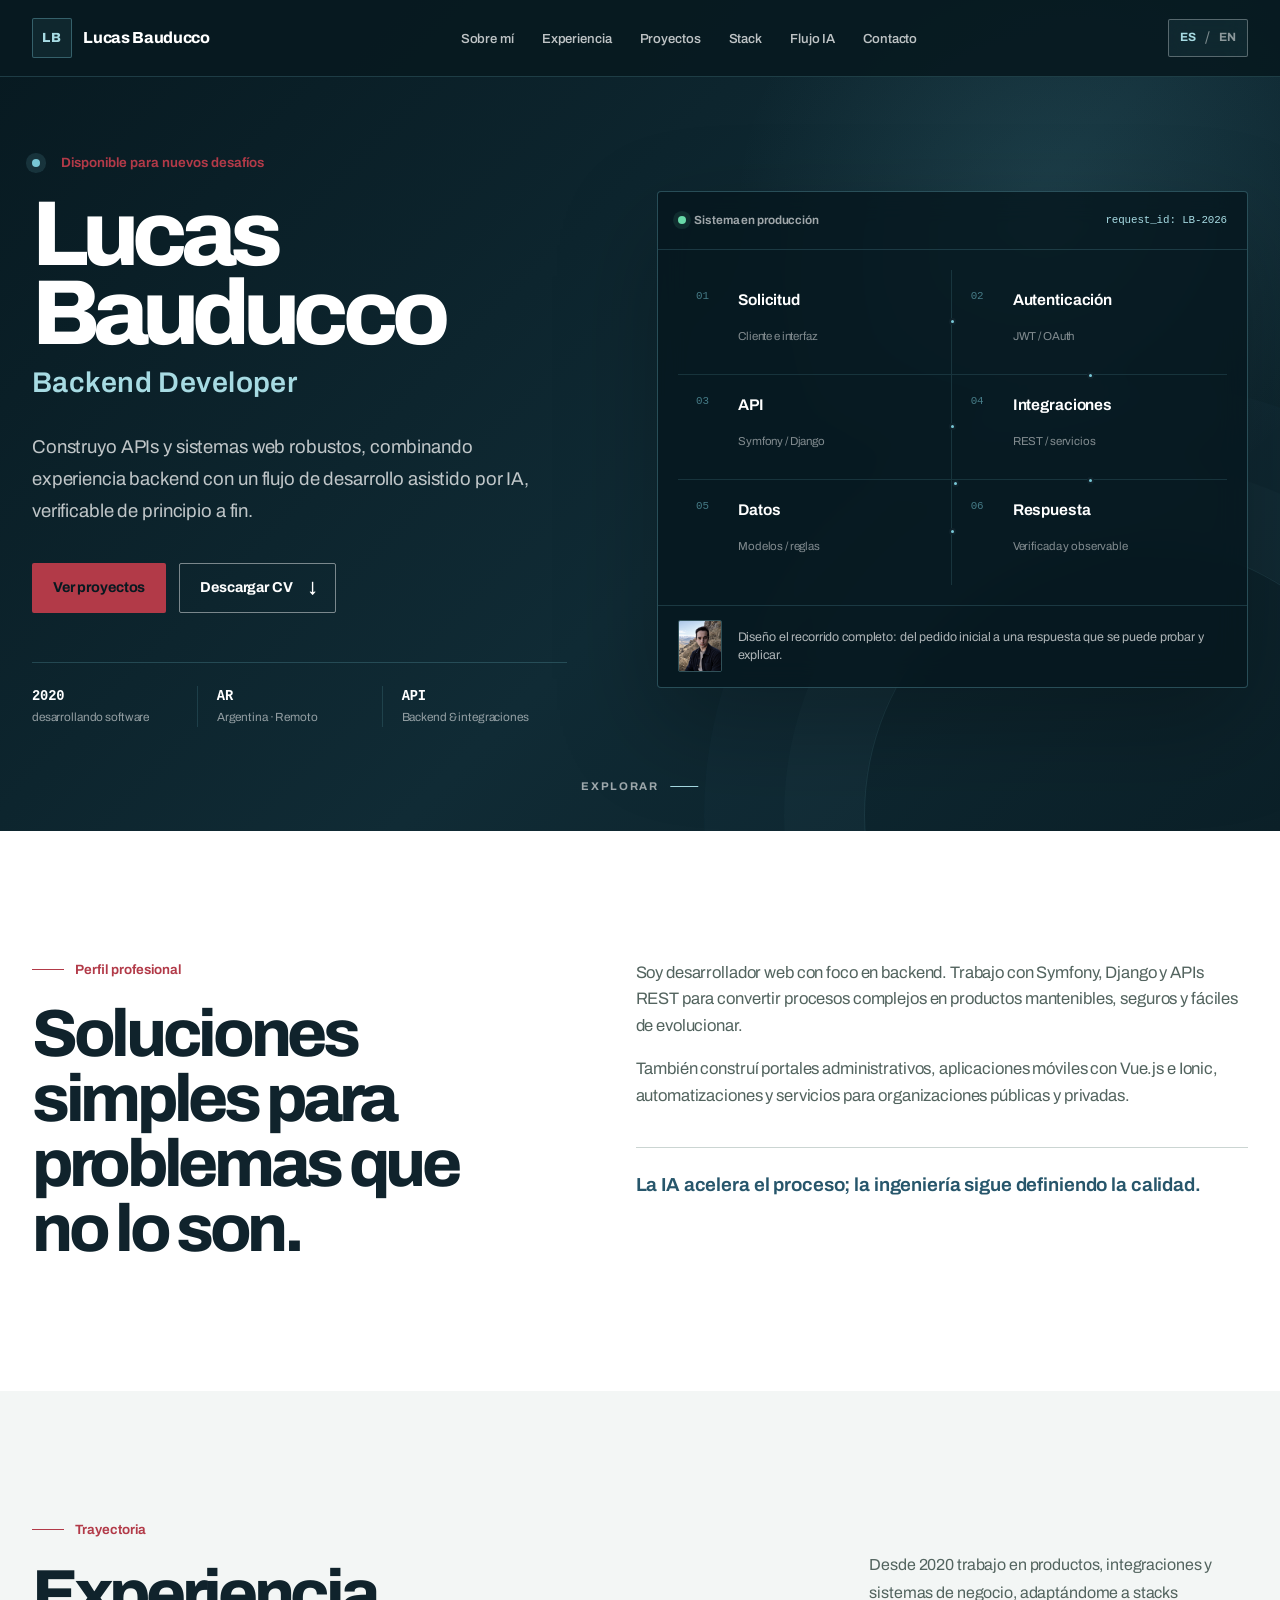
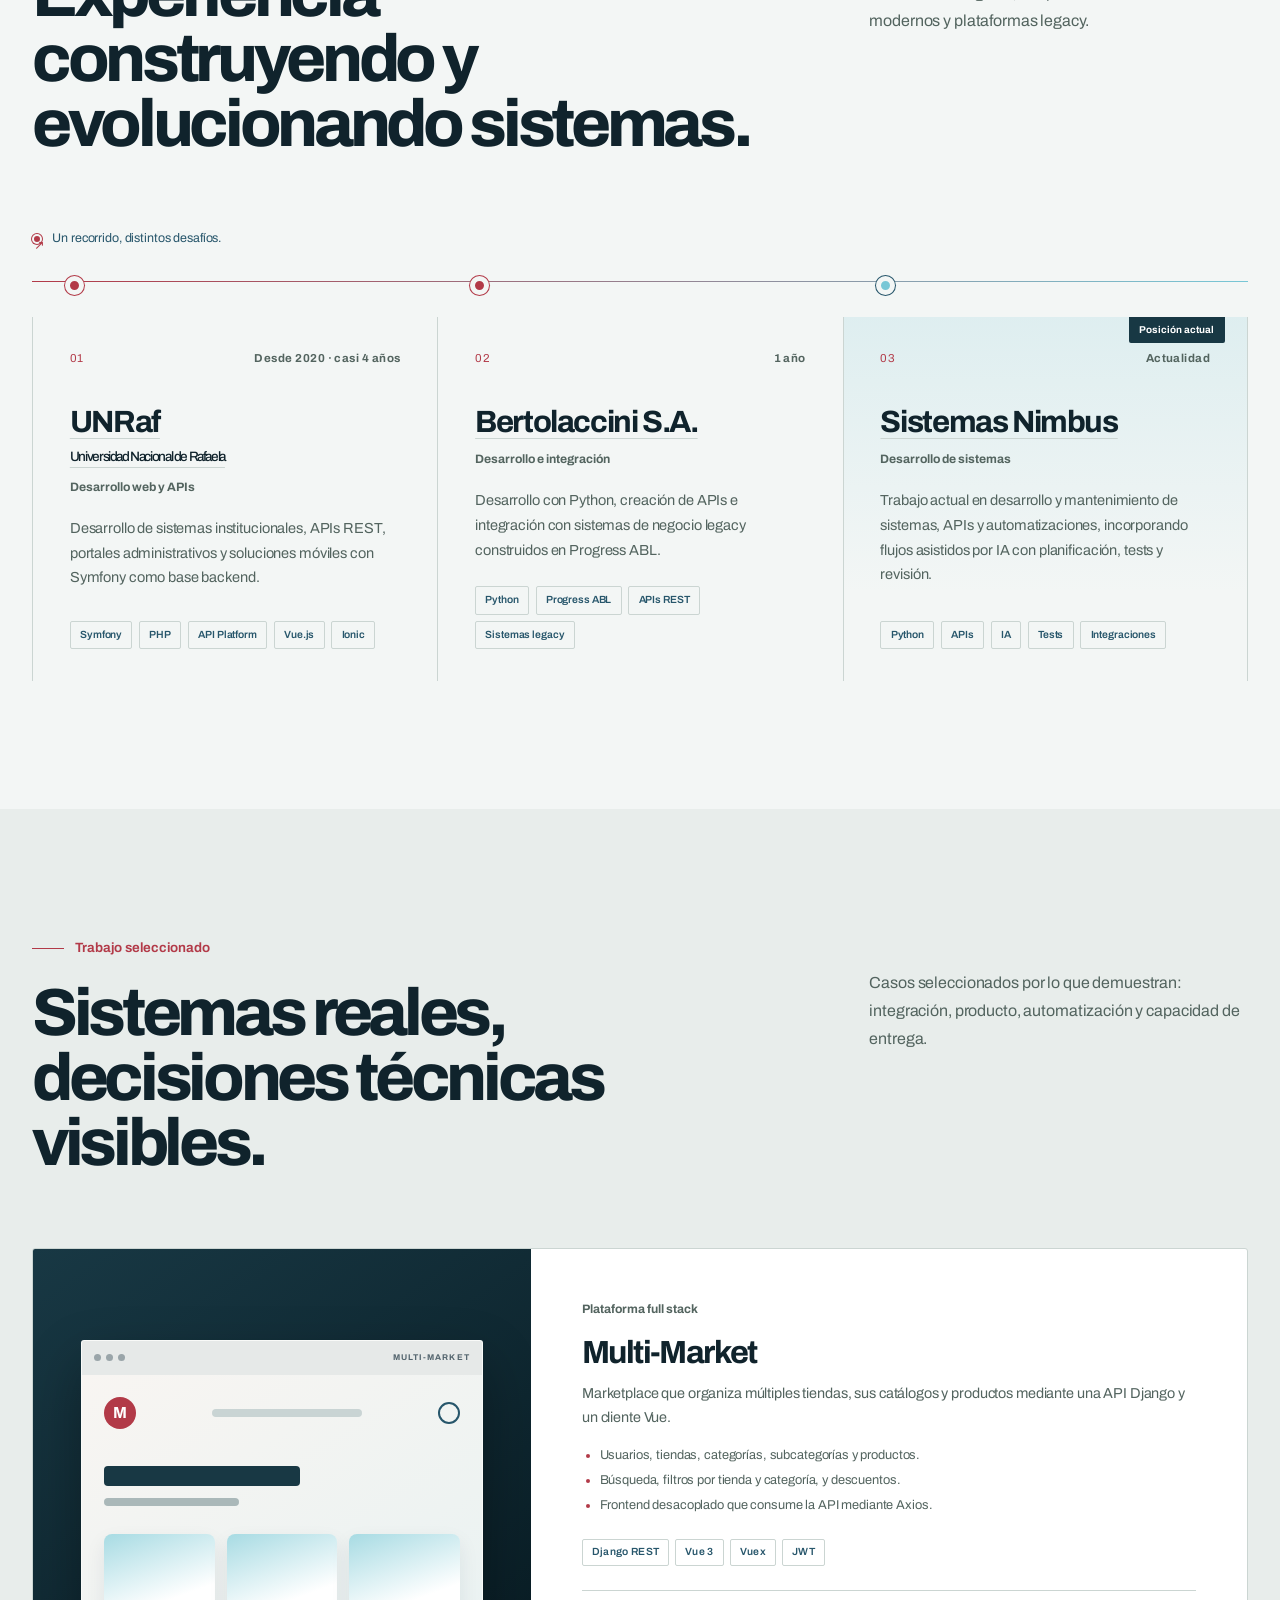
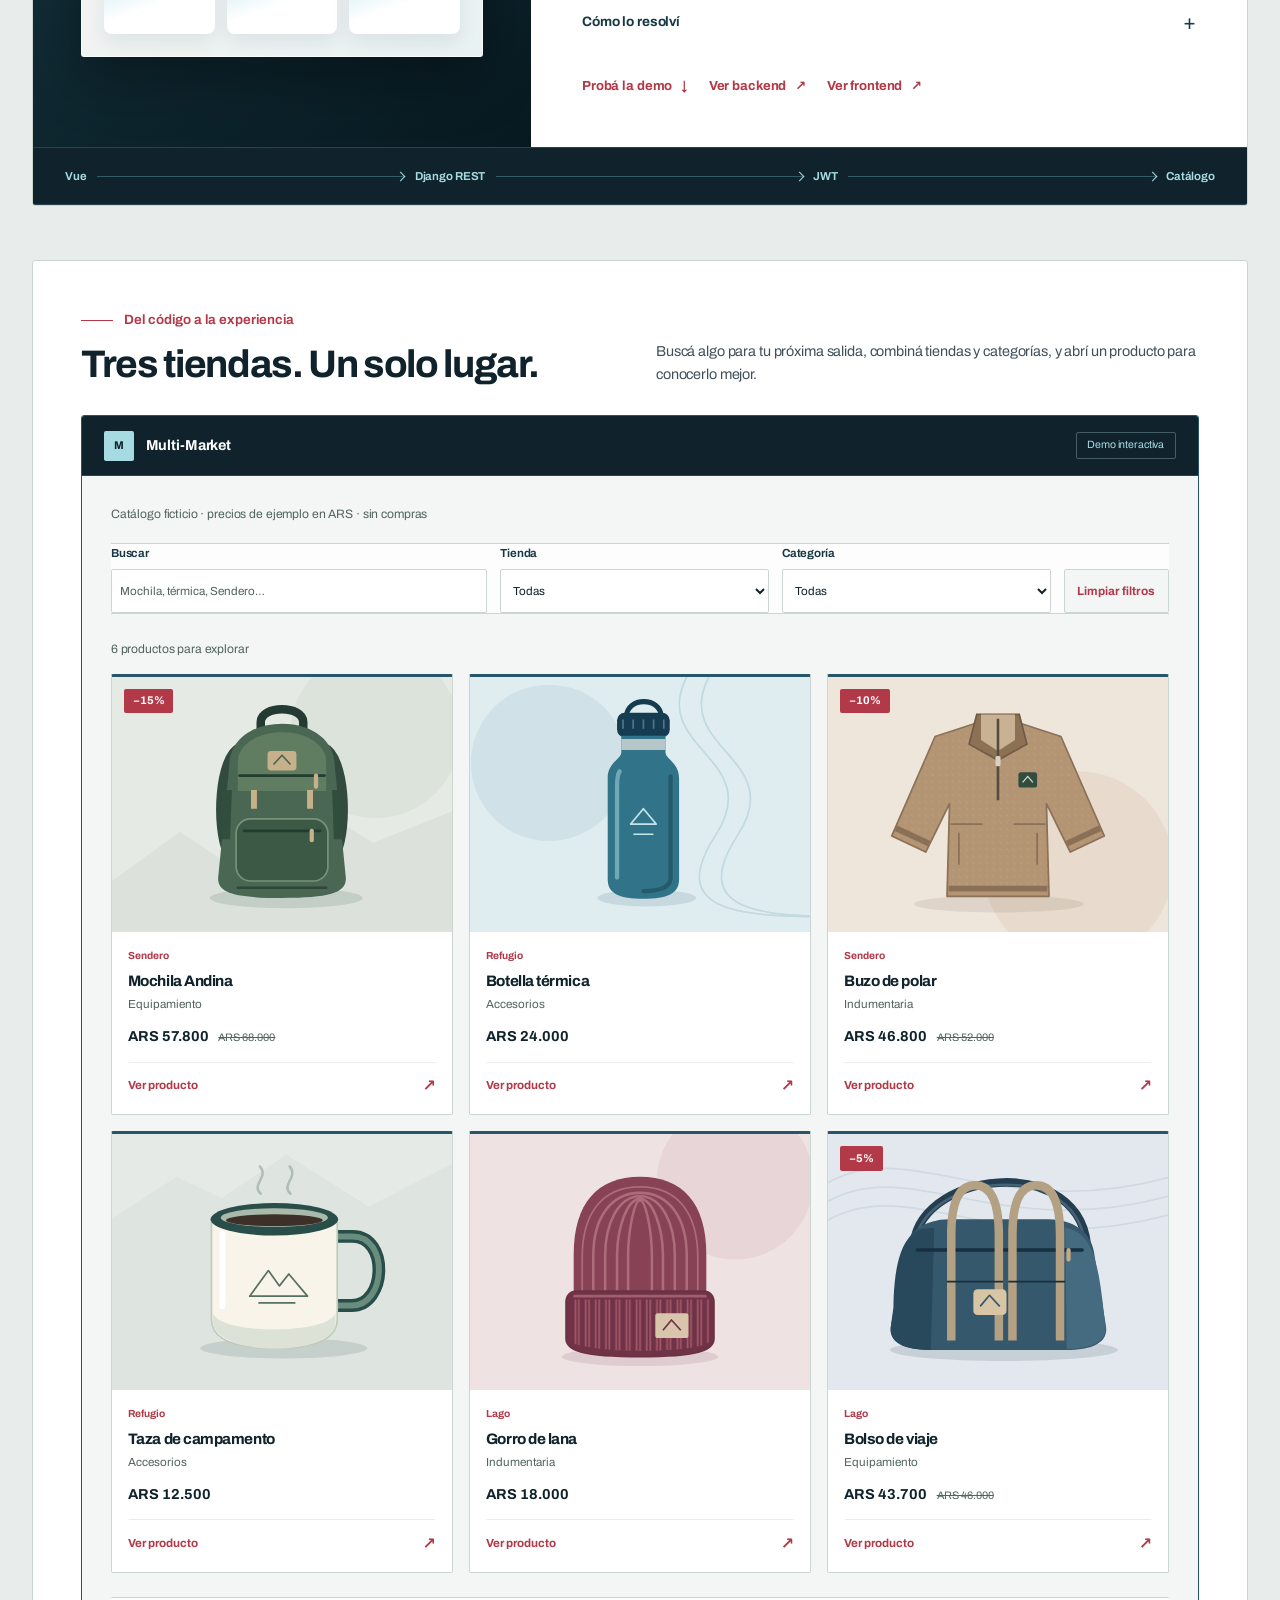
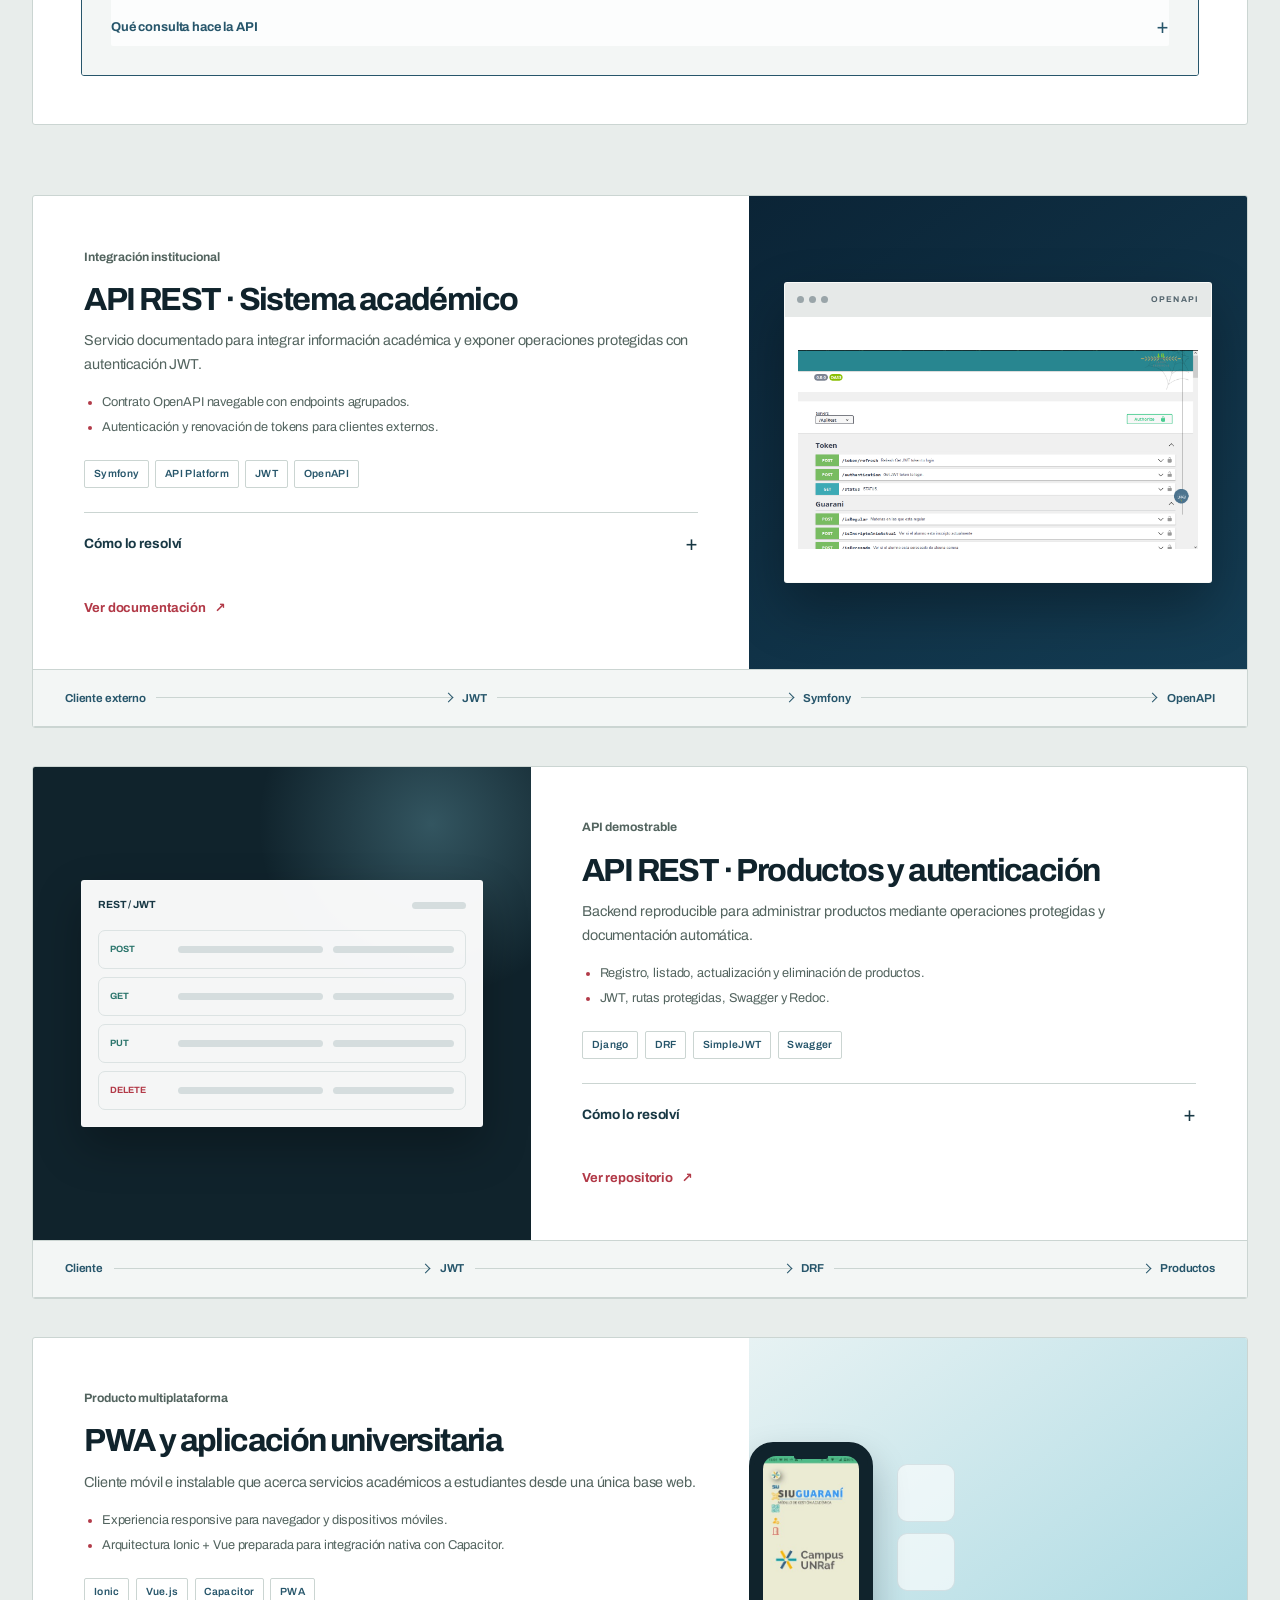
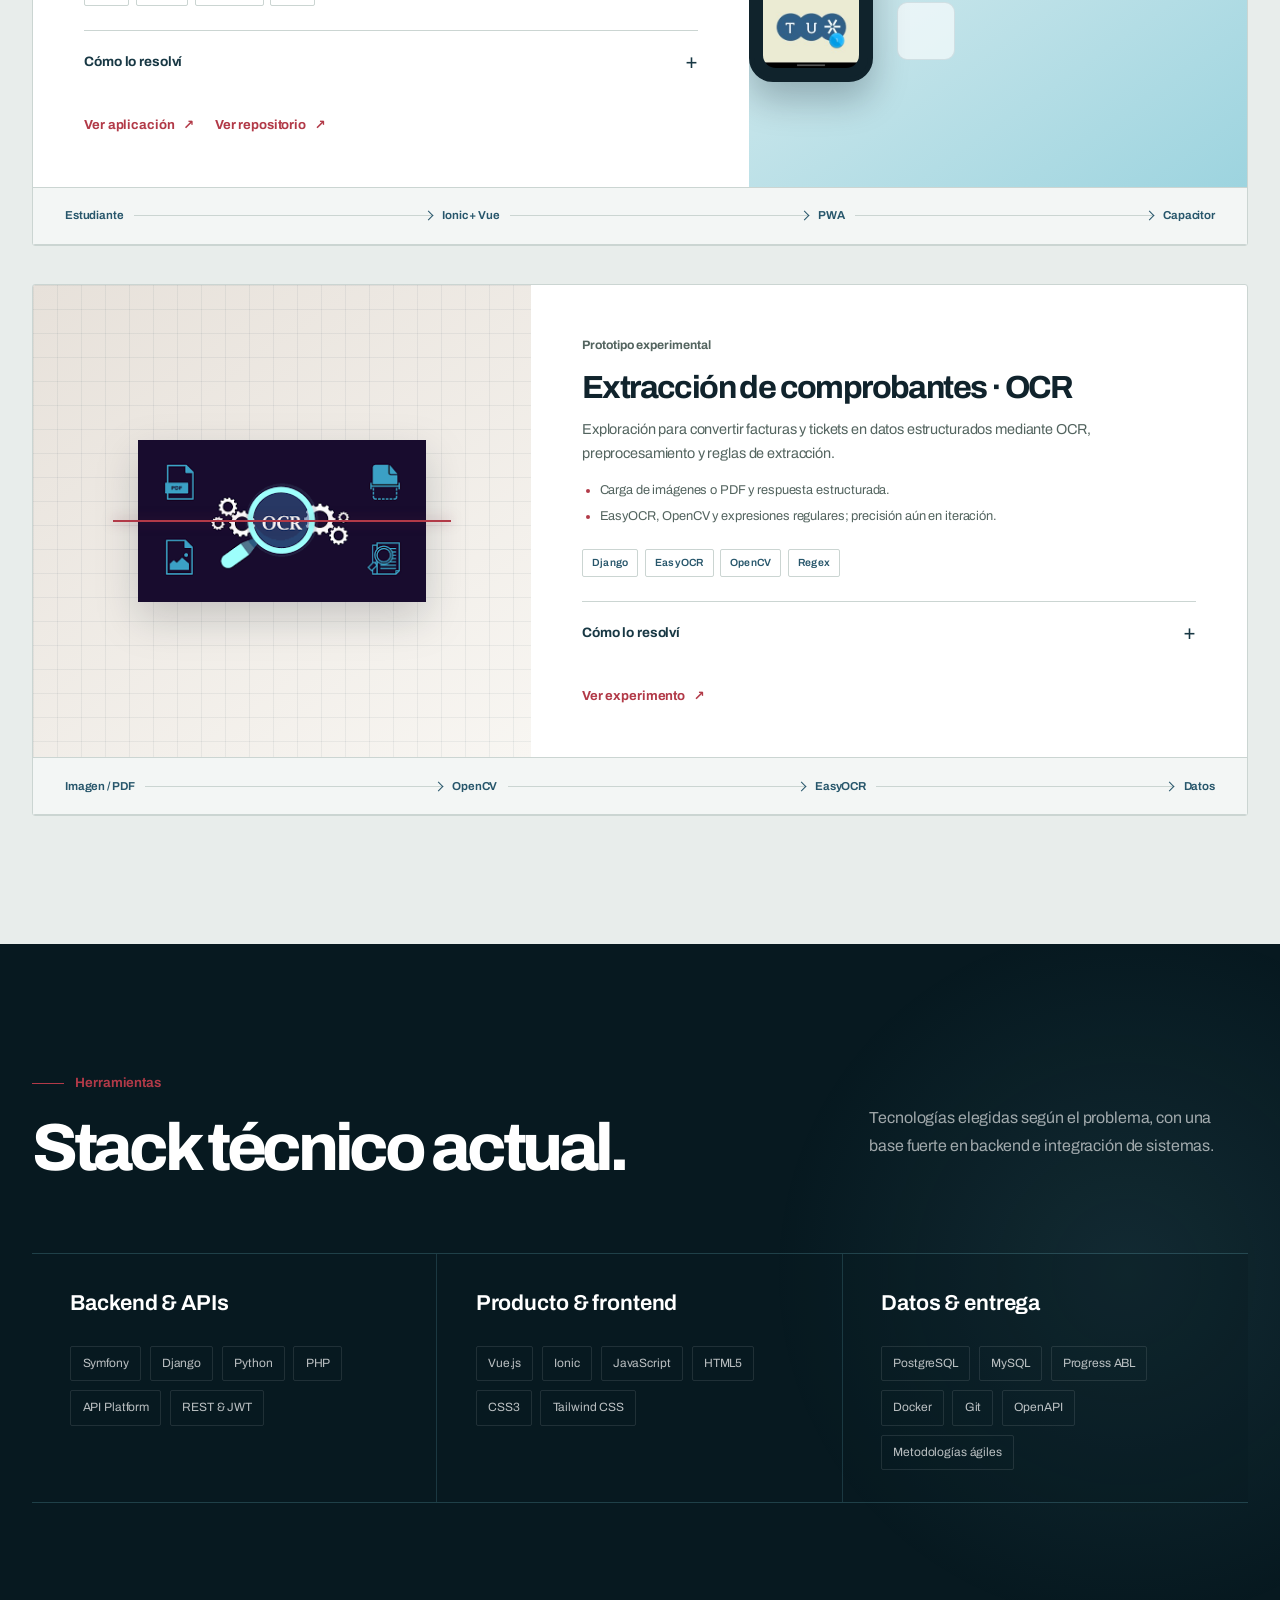
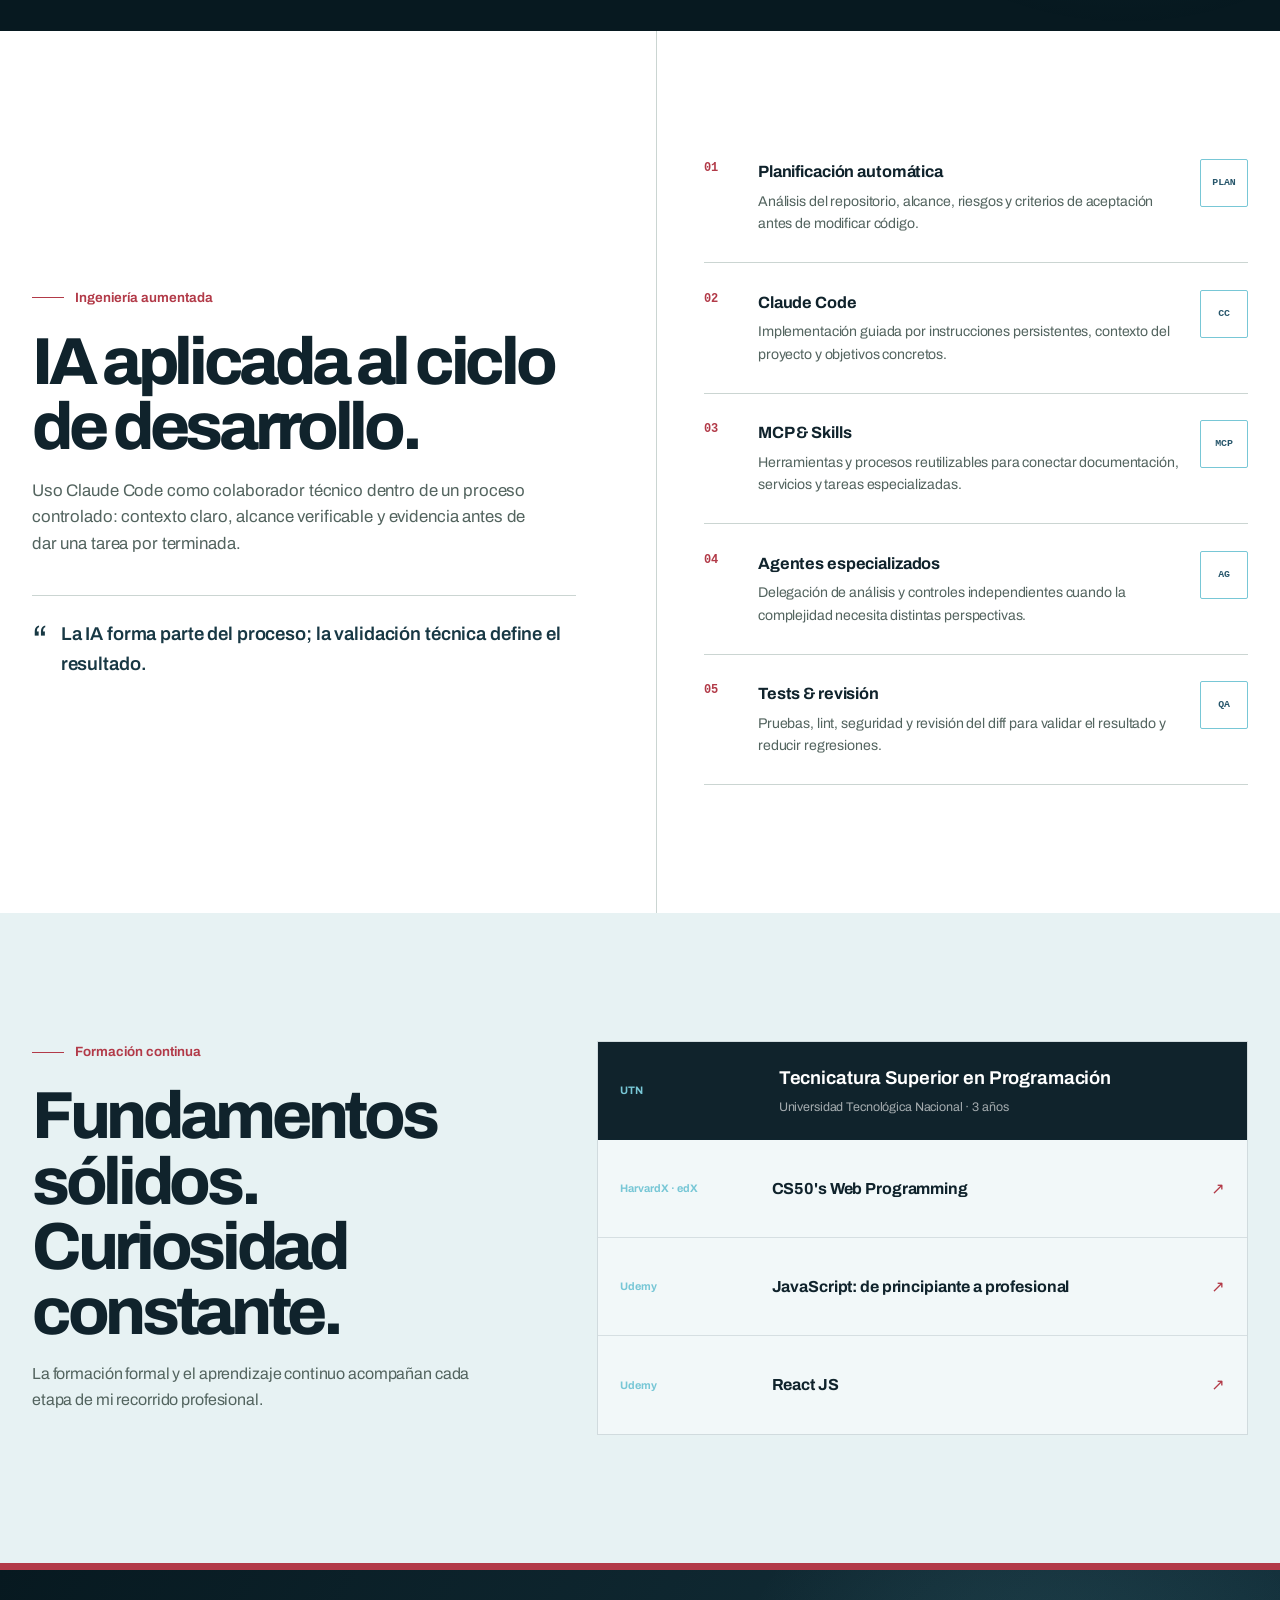
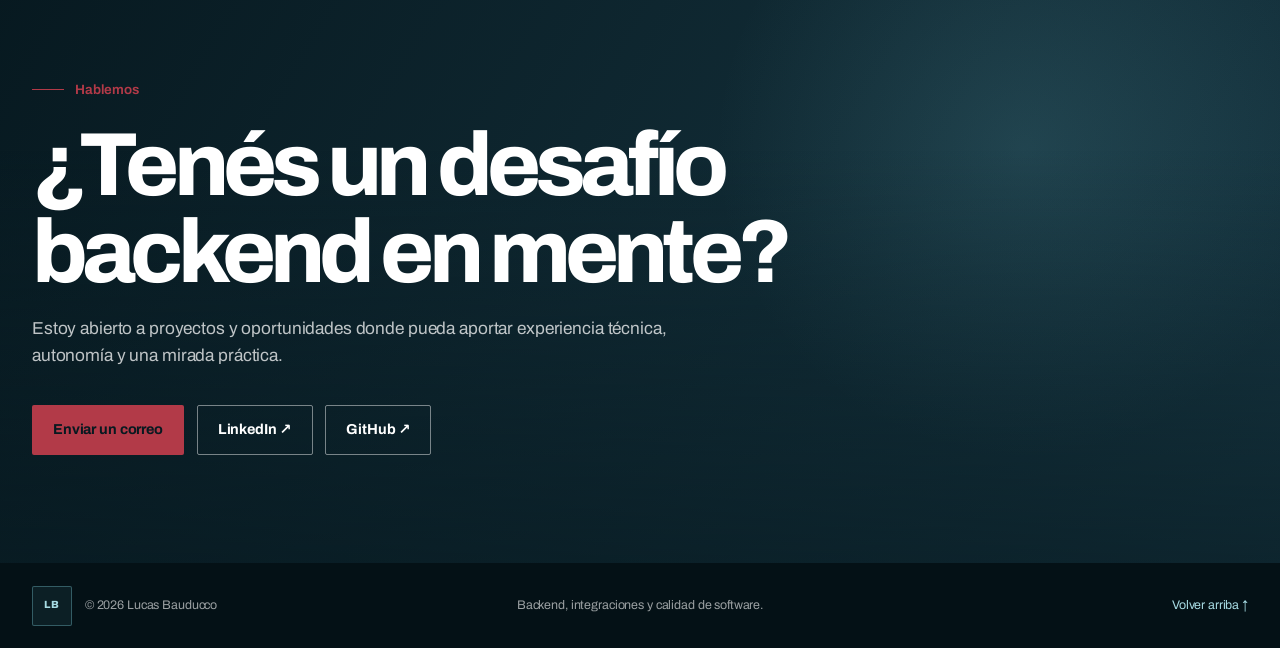
==== commit 1ae40167: "Rediseñar el portfolio como sistema en producción" ====
--- a/index.html
+++ b/index.html
@@ -52,7 +52,6 @@
 
   <main id="contenido">
     <section class="hero" aria-labelledby="hero-title">
-      <img class="hero-landscape" src="assets/img/IMG_20230310_113859179.jpg" width="4000" height="2250" fetchpriority="high" alt="">
       <div class="hero-shade" aria-hidden="true"></div>
       <div class="hero-grid container">
         <div class="hero-copy">
@@ -81,24 +80,22 @@
           </ul>
         </div>
 
-        <figure class="portrait-card" aria-labelledby="hero-map-caption">
-          <div class="system-route" aria-hidden="true">
-            <svg viewBox="0 0 480 560" preserveAspectRatio="none">
-              <path d="M54 70 C 205 68, 126 224, 278 248 S 420 350, 386 506"></path>
-              <circle cx="54" cy="70" r="7"></circle>
-              <circle cx="278" cy="248" r="7"></circle>
-              <circle cx="386" cy="506" r="7"></circle>
-            </svg>
-            <span class="route-node route-node-api" data-i18n="systemNodeApi">Diseño de API</span>
-            <span class="route-node route-node-integrations" data-i18n="systemNodeIntegrations">Integraciones</span>
-            <span class="route-node route-node-quality" data-i18n="systemNodeQuality">Calidad verificable</span>
-          </div>
-          <div class="portrait-frame">
+        <figure class="system-console" aria-labelledby="hero-system-caption">
+          <header class="system-console-header">
+            <span class="system-live"><i aria-hidden="true"></i><span data-i18n="systemStatus">Sistema en producción</span></span>
+            <code>request_id: LB-2026</code>
+          </header>
+          <ol class="system-flow" aria-label="Flujo de una solicitud en un sistema backend" data-i18n-aria="systemFlowAria">
+            <li data-system-stage="request"><span>01</span><strong data-i18n="systemRequest">Solicitud</strong><small data-i18n="systemRequestDetail">Cliente e interfaz</small></li>
+            <li data-system-stage="authentication"><span>02</span><strong data-i18n="systemAuth">Autenticación</strong><small>JWT / OAuth</small></li>
+            <li data-system-stage="api"><span>03</span><strong>API</strong><small>Symfony / Django</small></li>
+            <li data-system-stage="integrations"><span>04</span><strong data-i18n="systemIntegrations">Integraciones</strong><small data-i18n="systemIntegrationDetail">REST / servicios</small></li>
+            <li data-system-stage="data"><span>05</span><strong data-i18n="systemData">Datos</strong><small data-i18n="systemDataDetail">Modelos / reglas</small></li>
+            <li data-system-stage="response"><span>06</span><strong data-i18n="systemResponse">Respuesta</strong><small data-i18n="systemResponseDetail">Verificada y observable</small></li>
+          </ol>
+          <figcaption class="system-console-footer" id="hero-system-caption">
             <img src="assets/img/profile-professional.png" width="1122" height="1402" loading="lazy" decoding="async" alt="Retrato profesional de Lucas Bauducco en la montaña" data-i18n-alt="portraitAlt">
-          </div>
-          <figcaption class="portrait-caption" id="hero-map-caption">
-            <span aria-hidden="true"></span>
-            <span data-i18n="heroMapCaption">Del problema al sistema, con decisiones que se pueden explicar.</span>
+            <span data-i18n="heroSystemCaption">Diseño el recorrido completo: del pedido inicial a una respuesta que se puede probar y explicar.</span>
           </figcaption>
         </figure>
       </div>
@@ -177,7 +174,7 @@
         </div>
 
         <div class="project-grid">
-          <article class="project-card project-card-featured">
+          <article class="project-card project-card-featured case-market">
             <div class="project-media project-visual project-visual-market" role="img" aria-label="Vista conceptual de un marketplace con múltiples tiendas" data-i18n-aria="marketVisualAlt">
               <div class="product-window" aria-hidden="true">
                 <div class="window-bar"><i></i><i></i><i></i><span>MULTI-MARKET</span></div>
@@ -188,6 +185,7 @@
                 </div>
               </div>
             </div>
+            <div class="case-flow" aria-hidden="true"><span>Vue</span><i></i><span>Django REST</span><i></i><span>JWT</span><i></i><span data-i18n="flowCatalog">Catálogo</span></div>
             <div class="project-body">
               <div class="project-kicker"><span>01</span><strong data-i18n="marketType">Plataforma full stack</strong></div>
               <h3>Multi-Market</h3>
@@ -252,13 +250,14 @@
             </div>
           </section>
 
-          <article class="project-card">
+          <article class="project-card case-academic">
             <div class="project-media project-capture project-capture-api">
               <div class="capture-window">
                 <div class="window-bar"><i></i><i></i><i></i><span>OPENAPI</span></div>
                 <img src="assets/img/ApiRest.png" width="1366" height="681" loading="lazy" decoding="async" alt="Documentación OpenAPI del sistema académico" data-i18n-alt="apiAlt">
               </div>
             </div>
+            <div class="case-flow" aria-hidden="true"><span data-i18n="flowExternalClient">Cliente externo</span><i></i><span>JWT</span><i></i><span>Symfony</span><i></i><span>OpenAPI</span></div>
             <div class="project-body">
               <div class="project-kicker"><span>02</span><strong data-i18n="apiType">Integración institucional</strong></div>
               <h3 data-i18n="apiTitle">API REST · Sistema académico</h3>
@@ -278,13 +277,14 @@
             </div>
           </article>
 
-          <article class="project-card">
+          <article class="project-card case-products">
             <div class="project-media project-visual project-visual-api" role="img" aria-label="Vista conceptual de documentación para una API Django" data-i18n-aria="djangoVisualAlt">
               <div class="api-preview" aria-hidden="true">
                 <header><span>REST / JWT</span><i></i></header>
                 <div><b>POST</b><i></i><span></span></div><div><b>GET</b><i></i><span></span></div><div><b>PUT</b><i></i><span></span></div><div><b>DELETE</b><i></i><span></span></div>
               </div>
             </div>
+            <div class="case-flow" aria-hidden="true"><span data-i18n="flowClient">Cliente</span><i></i><span>JWT</span><i></i><span>DRF</span><i></i><span data-i18n="flowProducts">Productos</span></div>
             <div class="project-body">
               <div class="project-kicker"><span>03</span><strong data-i18n="djangoType">API demostrable</strong></div>
               <h3 data-i18n="djangoTitle">API REST · Productos y autenticación</h3>
@@ -304,11 +304,12 @@
             </div>
           </article>
 
-          <article class="project-card">
+          <article class="project-card case-mobile">
             <div class="project-media project-capture project-capture-phone">
               <div class="phone-shell"><span aria-hidden="true"></span><img src="assets/img/appUNRaf.jpg" width="225" height="500" loading="lazy" decoding="async" alt="Aplicación móvil de UNRaf" data-i18n-alt="appAlt"></div>
               <div class="phone-caption" aria-hidden="true"><i></i><i></i><i></i></div>
             </div>
+            <div class="case-flow" aria-hidden="true"><span data-i18n="flowStudent">Estudiante</span><i></i><span>Ionic + Vue</span><i></i><span>PWA</span><i></i><span>Capacitor</span></div>
             <div class="project-body">
               <div class="project-kicker"><span>04</span><strong data-i18n="appType">Producto multiplataforma</strong></div>
               <h3 data-i18n="appTitle">PWA y aplicación universitaria</h3>
@@ -328,12 +329,13 @@
             </div>
           </article>
 
-          <article class="project-card">
+          <article class="project-card case-ocr">
             <div class="project-media project-capture project-capture-ocr">
               <div class="ocr-grid" aria-hidden="true"></div>
               <img src="assets/img/ocr-read.png" width="300" height="168" loading="lazy" decoding="async" alt="Ilustración del lector OCR de documentos" data-i18n-alt="ocrAlt">
               <span class="scan-line" aria-hidden="true"></span>
             </div>
+            <div class="case-flow" aria-hidden="true"><span data-i18n="flowImage">Imagen / PDF</span><i></i><span>OpenCV</span><i></i><span>EasyOCR</span><i></i><span data-i18n="systemData">Datos</span></div>
             <div class="project-body">
               <div class="project-kicker"><span>05</span><strong data-i18n="ocrType">Prototipo experimental</strong></div>
               <h3 data-i18n="ocrTitle">Extracción de comprobantes · OCR</h3>
@@ -596,8 +598,13 @@
         heroLead: "Construyo APIs y sistemas web robustos, combinando experiencia backend con un flujo de desarrollo asistido por IA, verificable de principio a fin.",
         viewProjects: "Ver proyectos", downloadCv: "Descargar CV", years: "desarrollando software",
         location: "Argentina · Remoto", specialty: "Backend & integraciones", factsAria: "Datos profesionales",
-        systemNodeApi: "Diseño de API", systemNodeIntegrations: "Integraciones", systemNodeQuality: "Calidad verificable",
-        heroMapCaption: "Del problema al sistema, con decisiones que se pueden explicar.",
+        systemStatus: "Sistema en producción", systemFlowAria: "Flujo de una solicitud en un sistema backend",
+        systemRequest: "Solicitud", systemRequestDetail: "Cliente e interfaz", systemAuth: "Autenticación",
+        systemIntegrations: "Integraciones", systemData: "Datos", systemResponse: "Respuesta",
+        systemIntegrationDetail: "REST / servicios", systemDataDetail: "Modelos / reglas", systemResponseDetail: "Verificada y observable",
+        heroSystemCaption: "Diseño el recorrido completo: del pedido inicial a una respuesta que se puede probar y explicar.",
+        flowCatalog: "Catálogo", flowExternalClient: "Cliente externo", flowClient: "Cliente",
+        flowProducts: "Productos", flowStudent: "Estudiante", flowImage: "Imagen / PDF",
         portraitAlt: "Retrato profesional de Lucas Bauducco en la montaña", scrollAria: "Continuar hacia Sobre mí", explore: "Explorar",
         aboutEyebrow: "Perfil profesional", aboutTitle: "Soluciones simples para problemas que no lo son.",
         aboutP1: "Soy desarrollador web con foco en backend. Trabajo con Symfony, Django y APIs REST para convertir procesos complejos en productos mantenibles, seguros y fáciles de evolucionar.",
@@ -736,8 +743,13 @@
         heroLead: "I build robust APIs and web systems, combining backend experience with an AI-assisted development workflow that is verifiable from start to finish.",
         viewProjects: "View projects", downloadCv: "Download résumé", years: "building software",
         location: "Argentina · Remote", specialty: "Backend & integrations", factsAria: "Professional facts",
-        systemNodeApi: "API design", systemNodeIntegrations: "Integrations", systemNodeQuality: "Verifiable quality",
-        heroMapCaption: "From problem to system, with decisions that can be explained.",
+        systemStatus: "System in production", systemFlowAria: "Request flow through a backend system",
+        systemRequest: "Request", systemRequestDetail: "Client and interface", systemAuth: "Authentication",
+        systemIntegrations: "Integrations", systemData: "Data", systemResponse: "Response",
+        systemIntegrationDetail: "REST / services", systemDataDetail: "Models / rules", systemResponseDetail: "Verified and observable",
+        heroSystemCaption: "I design the full journey: from the initial request to a response that can be tested and explained.",
+        flowCatalog: "Catalog", flowExternalClient: "External client", flowClient: "Client",
+        flowProducts: "Products", flowStudent: "Student", flowImage: "Image / PDF",
         portraitAlt: "Professional portrait of Lucas Bauducco in the mountains", scrollAria: "Continue to About", explore: "Explore",
         aboutEyebrow: "Professional profile", aboutTitle: "Simple solutions for problems that are not.",
         aboutP1: "I am a web developer focused on backend engineering. I use Symfony, Django and REST APIs to turn complex processes into maintainable, secure products that are easy to evolve.",
--- a/assets/css/base.css
+++ b/assets/css/base.css
@@ -474,7 +474,7 @@
   right: -280px;
   width: 700px;
   height: 700px;
-  background: url("../img/topography.svg") center / contain no-repeat;
+  background: none;
   opacity: 0.25;
   pointer-events: none;
   content: "";
@@ -530,7 +530,7 @@
   position: absolute;
   z-index: -1;
   inset: 0;
-  background: url("../img/topography.svg") right -220px top -120px / 950px auto no-repeat;
+  background: none;
   opacity: 0.32;
   content: "";
   pointer-events: none;
@@ -2104,44 +2104,71 @@
   }
 }
 
-/* Rediseño 2026: mapa de sistemas. La única pieza expresiva vive en el hero;
-   el resto de la página usa estructura, contraste y relaciones reales. */
+/* Rediseño 2026: sistemas en producción.
+   La expresividad se concentra en el flujo del hero; el resto prioriza evidencia y lectura. */
+:root {
+  --navy-950: #071920;
+  --navy-900: #10232c;
+  --navy-800: #183844;
+  --navy-700: #27566b;
+  --glacier-500: #78c7d6;
+  --glacier-300: #a7dbe3;
+  --glacier-100: #e7f2f3;
+  --stone-50: #f3f6f5;
+  --stone-100: #e8edeb;
+  --stone-300: #cbd5d2;
+  --stone-600: #53645f;
+  --ink: #10232c;
+  --burgundy: #b23a48;
+  --burgundy-dark: #8c2936;
+  --white: #ffffff;
+  --container: 1240px;
+  --radius-sm: 2px;
+  --radius-md: 4px;
+  --radius-lg: 6px;
+  --shadow-soft: 0 20px 60px rgba(16, 35, 44, 0.1);
+  --shadow-dark: 0 26px 80px rgba(2, 14, 19, 0.3);
+}
+
 body {
   background: var(--stone-50);
+  color: var(--ink);
   letter-spacing: -0.008em;
 }
 
-.container {
-  width: min(calc(100% - 4rem), var(--container));
-}
-
-.site-header {
-  border-bottom-color: rgba(168, 221, 231, 0.2);
-}
-
+.container,
 .nav-shell {
   width: min(calc(100% - 4rem), var(--container));
+}
+
+.site-header {
+  border-bottom: 1px solid rgba(120, 199, 214, 0.2);
+  background: rgba(7, 25, 32, 0.92);
+}
+
+.nav-shell {
   min-height: 76px;
 }
 
 .brand {
-  font-weight: 700;
+  font-weight: 750;
 }
 
 .brand-mark {
   width: 40px;
   height: 40px;
+  border: 1px solid rgba(120, 199, 214, 0.36);
   border-radius: 2px;
-  background: rgba(3, 19, 31, 0.36);
+  background: rgba(120, 199, 214, 0.08);
   color: var(--glacier-300);
   font-family: var(--font-sans);
   font-weight: 800;
 }
 
 .nav-menu a {
-  color: rgba(255, 255, 255, 0.72);
+  color: rgba(255, 255, 255, 0.74);
   font-size: 0.82rem;
-  font-weight: 500;
+  font-weight: 550;
 }
 
 .nav-menu a::after {
@@ -2149,75 +2176,79 @@
   background: var(--glacier-300);
 }
 
-.language-switch {
+.language-switch,
+.menu-toggle {
   border-radius: 2px;
-  background: rgba(3, 19, 31, 0.42);
+  background: rgba(120, 199, 214, 0.08);
 }
 
 .hero {
-  min-height: 820px;
-  background: var(--navy-950);
-}
-
-.hero-landscape {
-  object-position: 50% 48%;
-  filter: saturate(0.58) contrast(1.07);
-  transform: scale(1.02);
+  min-height: 790px;
+  isolation: isolate;
+  overflow: hidden;
+  background:
+    radial-gradient(circle at 82% 26%, rgba(120, 199, 214, 0.13), transparent 26%),
+    linear-gradient(135deg, #071920 0%, #102b35 58%, #0b2028 100%);
 }
 
 .hero-shade {
-  background:
-    linear-gradient(90deg, rgba(3, 19, 31, 0.98) 0%, rgba(3, 19, 31, 0.9) 48%, rgba(7, 26, 43, 0.48) 76%, rgba(3, 19, 31, 0.62) 100%),
-    linear-gradient(0deg, rgba(3, 19, 31, 0.84) 0%, transparent 46%);
+  display: none;
 }
 
 .hero::before {
   position: absolute;
-  inset: 0 0 0 48%;
-  z-index: -1;
+  inset: 0;
+  z-index: 0;
   background:
-    url("../img/topography.svg") right -110px center / 820px auto no-repeat,
-    linear-gradient(90deg, transparent, rgba(168, 221, 231, 0.04));
+    linear-gradient(90deg, transparent 0 49.9%, rgba(120, 199, 214, 0.06) 50%, transparent 50.1%),
+    linear-gradient(0deg, transparent 0 49.9%, rgba(120, 199, 214, 0.045) 50%, transparent 50.1%);
+  background-size: 72px 72px;
   content: "";
-  opacity: 0.55;
+  opacity: 0.42;
   pointer-events: none;
+  mask-image: linear-gradient(90deg, transparent, black 55%);
 }
 
 .hero::after {
-  right: 2rem;
-  bottom: 2rem;
-  width: min(42vw, 620px);
-  height: 1px;
-  border: 0;
-  border-radius: 0;
-  background: linear-gradient(90deg, transparent, rgba(168, 221, 231, 0.5));
-  box-shadow: none;
+  right: -8rem;
+  bottom: -16rem;
+  width: 34rem;
+  height: 34rem;
+  border: 1px solid rgba(120, 199, 214, 0.12);
+  border-radius: 50%;
+  background: transparent;
+  box-shadow:
+    0 0 0 5rem rgba(120, 199, 214, 0.025),
+    0 0 0 10rem rgba(120, 199, 214, 0.018);
 }
 
 .hero-grid {
-  grid-template-columns: minmax(0, 1.08fr) minmax(390px, 0.92fr);
-  gap: clamp(3.5rem, 7vw, 7.5rem);
-  padding-block: 9rem 6.5rem;
+  position: relative;
+  z-index: 1;
+  grid-template-columns: minmax(0, 0.95fr) minmax(440px, 1.05fr);
+  gap: clamp(3rem, 7vw, 7rem);
+  padding-block: 9.5rem 6.5rem;
 }
 
 .hero-copy {
-  max-width: 720px;
+  max-width: 680px;
+  align-self: center;
 }
 
 .eyebrow {
   display: flex;
   align-items: center;
-  gap: 0.75rem;
-  margin-bottom: 1.4rem;
+  gap: 0.7rem;
+  margin-bottom: 1.35rem;
   color: var(--burgundy);
-  font-size: 0.83rem;
-  font-weight: 600;
+  font-size: 0.84rem;
+  font-weight: 650;
   letter-spacing: 0;
   text-transform: none;
 }
 
 .eyebrow::before {
-  width: 2.25rem;
+  width: 2rem;
   height: 1px;
   flex: 0 0 auto;
   background: currentColor;
@@ -2228,203 +2259,219 @@
   display: none;
 }
 
-.availability-dot {
-  margin-right: 0;
-  border-radius: 2px;
-  box-shadow: 0 0 0 5px rgba(120, 199, 214, 0.12);
-}
-
 .hero h1 {
-  max-width: 720px;
-  font-size: clamp(3.6rem, 7.4vw, 7rem);
-  font-weight: 800;
+  max-width: 680px;
+  font-family: var(--font-sans);
+  font-size: clamp(3.7rem, 7.2vw, 7rem);
+  font-weight: 780;
   letter-spacing: -0.075em;
   line-height: 0.86;
 }
 
+.hero h1 span,
 .hero h1 em {
-  margin-top: 1rem;
-  padding-left: 0.1em;
+  display: block;
+}
+
+.hero h1 em {
+  margin-top: 0.42em;
   color: var(--glacier-300);
-  font-size: clamp(1rem, 1.8vw, 1.35rem);
-  font-weight: 500;
-  letter-spacing: 0.01em;
+  font-family: var(--font-sans);
+  font-size: 0.31em;
+  font-style: normal;
+  font-weight: 600;
+  letter-spacing: 0.015em;
   line-height: 1.2;
 }
 
 .hero-lead {
-  max-width: 620px;
+  max-width: 630px;
   margin-top: 2rem;
-  color: rgba(255, 255, 255, 0.72);
-  font-size: clamp(1rem, 1.6vw, 1.16rem);
+  color: rgba(255, 255, 255, 0.74);
+  font-size: clamp(1rem, 1.5vw, 1.16rem);
   line-height: 1.72;
 }
 
-.button {
-  min-height: 52px;
+.button,
+.text-link {
   border-radius: 2px;
+}
+
+.button-primary {
+  background: var(--burgundy);
+}
+
+.button-primary:hover,
+.button-primary:focus-visible {
+  background: var(--burgundy-dark);
+}
+
+.hero-facts {
+  gap: 0;
+  margin-top: 3.1rem;
+  padding-top: 1.4rem;
+  border-top: 1px solid rgba(120, 199, 214, 0.22);
+}
+
+.hero-facts li {
+  min-width: 0;
+  padding: 0 1.15rem;
+  border-left: 1px solid rgba(120, 199, 214, 0.16);
+}
+
+.hero-facts li:first-child {
+  padding-left: 0;
+  border-left: 0;
+}
+
+.hero-facts strong {
+  color: var(--white);
+  font-family: var(--font-code);
   font-size: 0.86rem;
+  font-weight: 600;
+}
+
+.hero-facts span {
+  color: rgba(255, 255, 255, 0.55);
+  font-size: 0.74rem;
+}
+
+.system-console {
+  align-self: center;
+  overflow: hidden;
+  margin: 0;
+  border: 1px solid rgba(120, 199, 214, 0.3);
+  border-radius: 4px;
+  background: rgba(6, 23, 30, 0.82);
+  box-shadow: 0 38px 100px rgba(0, 0, 0, 0.25);
+  backdrop-filter: blur(14px);
+}
+
+.system-console-header,
+.system-console-footer {
+  display: flex;
+  align-items: center;
+}
+
+.system-console-header {
+  justify-content: space-between;
+  min-height: 58px;
+  padding: 0 1.25rem;
+  border-bottom: 1px solid rgba(120, 199, 214, 0.18);
+  color: rgba(255, 255, 255, 0.62);
+  font-size: 0.74rem;
+}
+
+.system-live {
+  display: inline-flex;
+  align-items: center;
+  gap: 0.55rem;
   font-weight: 650;
-  transition: background 180ms ease, border-color 180ms ease, color 180ms ease;
-}
-
-.button:hover {
-  transform: none;
-}
-
-.button-primary {
-  background: var(--glacier-300);
-}
-
-.button-primary:hover {
-  background: var(--white);
-}
-
-.button-ghost {
-  border-color: rgba(168, 221, 231, 0.38);
-}
-
-.hero-facts {
-  max-width: 610px;
-  margin-top: 2.6rem;
-  padding-top: 1.1rem;
-}
-
-.hero-facts li {
-  gap: 0.18rem;
-  border-left: 1px solid rgba(168, 221, 231, 0.25);
-  padding-left: 1rem;
-}
-
-.hero-facts strong {
-  font-family: var(--font-sans);
-  font-size: 0.92rem;
-  font-weight: 700;
-}
-
-.hero-facts span {
-  font-size: 0.72rem;
-}
-
-.portrait-card {
-  position: relative;
-  width: min(100%, 470px);
-  min-height: 560px;
-  margin: 0;
-  justify-self: end;
-}
-
-.portrait-card::before {
-  display: none;
-}
-
-.portrait-frame {
-  position: absolute;
-  top: 118px;
-  right: 72px;
-  z-index: 2;
-  width: 238px;
-  aspect-ratio: 4 / 5;
-  border: 1px solid rgba(168, 221, 231, 0.5);
-  border-radius: 3px;
-  box-shadow: 26px 28px 0 rgba(3, 19, 31, 0.48);
-  transform: rotate(2deg);
-}
-
-.portrait-frame::after {
-  position: absolute;
-  inset: 0;
-  border: 10px solid rgba(3, 19, 31, 0.16);
-  content: "";
-  pointer-events: none;
-}
-
-.portrait-frame img {
-  filter: saturate(0.72) contrast(1.08);
-}
-
-.system-route {
-  position: absolute;
-  inset: 0;
-}
-
-.system-route svg {
-  width: 100%;
-  height: 100%;
-  overflow: visible;
-}
-
-.system-route path {
-  fill: none;
-  stroke: rgba(168, 221, 231, 0.62);
-  stroke-dasharray: 3 10;
-  stroke-linecap: round;
-  stroke-width: 1.4;
-}
-
-.system-route circle {
-  fill: var(--glacier-300);
-  stroke: rgba(3, 19, 31, 0.9);
-  stroke-width: 6;
-}
-
-.route-node {
-  position: absolute;
-  z-index: 3;
-  padding: 0.4rem 0.6rem;
-  border: 1px solid rgba(168, 221, 231, 0.38);
-  border-radius: 2px;
-  background: rgba(3, 19, 31, 0.84);
-  color: rgba(255, 255, 255, 0.76);
-  font-size: 0.67rem;
-  font-weight: 500;
-  white-space: nowrap;
-}
-
-.route-node-api {
-  top: 8px;
-  left: 8px;
-}
-
-.route-node-integrations {
-  top: 226px;
-  right: 0;
-}
-
-.route-node-quality {
-  right: 16px;
-  bottom: 20px;
-}
-
-.portrait-caption {
-  position: absolute;
-  bottom: 48px;
-  left: 0;
-  display: grid;
-  z-index: 4;
-  max-width: 235px;
-  grid-template-columns: auto 1fr;
-  align-items: start;
-  gap: 0.7rem;
-  margin: 0;
-  color: rgba(255, 255, 255, 0.64);
-  font-size: 0.73rem;
-  line-height: 1.55;
-}
-
-.portrait-caption > span:first-child {
+}
+
+.system-live i {
   width: 8px;
   height: 8px;
-  margin-top: 0.25rem;
-  background: var(--burgundy);
+  border-radius: 50%;
+  background: #68d9a8;
+  box-shadow: 0 0 0 5px rgba(104, 217, 168, 0.1);
+}
+
+.system-console-header code {
+  color: var(--glacier-300);
+  font-family: var(--font-code);
+  font-size: 0.68rem;
+}
+
+.system-flow {
+  display: grid;
+  grid-template-columns: repeat(2, minmax(0, 1fr));
+  margin: 0;
+  padding: 1.25rem;
+  list-style: none;
+}
+
+.system-flow li {
+  position: relative;
+  display: grid;
+  grid-template-columns: 30px 1fr;
+  gap: 0.18rem 0.75rem;
+  min-height: 105px;
+  padding: 1.15rem;
+  border-bottom: 1px solid rgba(120, 199, 214, 0.15);
+}
+
+.system-flow li:nth-child(odd) {
+  border-right: 1px solid rgba(120, 199, 214, 0.15);
+}
+
+.system-flow li:nth-last-child(-n + 2) {
+  border-bottom: 0;
+}
+
+.system-flow li::after {
+  position: absolute;
+  z-index: 2;
+  width: 7px;
+  height: 7px;
+  border: 2px solid #10232c;
+  border-radius: 50%;
+  background: var(--glacier-500);
+  content: "";
+}
+
+.system-flow li:nth-child(odd)::after {
+  top: calc(50% - 4px);
+  right: -5px;
+}
+
+.system-flow li:nth-child(even):not(:last-child)::after {
+  right: calc(50% - 4px);
+  bottom: -5px;
+}
+
+.system-flow li > span {
+  grid-row: 1 / span 2;
+  color: rgba(120, 199, 214, 0.56);
+  font-family: var(--font-code);
+  font-size: 0.68rem;
+}
+
+.system-flow strong {
+  color: var(--white);
+  font-size: 0.97rem;
+  font-weight: 650;
+}
+
+.system-flow small {
+  color: rgba(255, 255, 255, 0.49);
+  font-size: 0.72rem;
+  line-height: 1.4;
+}
+
+.system-console-footer {
+  gap: 1rem;
+  min-height: 82px;
+  padding: 0.85rem 1.25rem;
+  border-top: 1px solid rgba(120, 199, 214, 0.18);
+  color: rgba(255, 255, 255, 0.68);
+  font-size: 0.78rem;
+  line-height: 1.5;
+}
+
+.system-console-footer img {
+  width: 44px;
+  height: 52px;
+  flex: 0 0 auto;
+  border: 1px solid rgba(120, 199, 214, 0.32);
+  border-radius: 2px;
+  object-fit: cover;
+  object-position: center 18%;
+  filter: saturate(0.72);
 }
 
 .scroll-cue {
-  left: auto;
-  right: max(2rem, calc((100vw - var(--container)) / 2));
-  letter-spacing: 0;
-  text-transform: none;
-  transform: none;
+  color: rgba(255, 255, 255, 0.6);
 }
 
 .section {
@@ -2435,16 +2482,10 @@
   background: var(--white);
 }
 
-.intro-section::after {
-  right: -220px;
-  width: 620px;
-  height: 620px;
-  opacity: 0.17;
-}
-
 .intro-grid {
-  grid-template-columns: minmax(320px, 0.95fr) minmax(360px, 1.05fr);
+  grid-template-columns: minmax(320px, 0.9fr) minmax(360px, 1.1fr);
   align-items: start;
+  gap: clamp(3rem, 8vw, 8rem);
 }
 
 .intro-grid h2,
@@ -2453,16 +2494,17 @@
 .education-grid h2,
 .contact-content h2 {
   max-width: 900px;
-  font-size: clamp(2.45rem, 5.3vw, 5.1rem);
-  font-weight: 750;
-  letter-spacing: -0.06em;
+  font-family: var(--font-sans);
+  font-size: clamp(2.5rem, 5.2vw, 5rem);
+  font-weight: 760;
+  letter-spacing: -0.065em;
   line-height: 0.98;
 }
 
 .intro-copy {
-  max-width: 610px;
+  max-width: 640px;
   color: var(--stone-600);
-  font-size: 1.03rem;
+  font-size: 1.04rem;
 }
 
 .pull-quote {
@@ -2470,9 +2512,9 @@
   padding: 1.4rem 0 0;
   border-top: 1px solid var(--stone-300);
   border-left: 0;
-  color: var(--navy-800);
+  color: var(--navy-700);
   font-family: var(--font-sans);
-  font-size: 1.2rem;
+  font-size: 1.18rem;
   font-weight: 650;
 }
 
@@ -2481,12 +2523,12 @@
 }
 
 .experience-section::before {
-  background: url("../img/topography.svg") right -230px top -130px / 900px auto no-repeat;
-  opacity: 0.2;
+  display: none;
+  background: none;
 }
 
 .experience-heading {
-  margin-bottom: 3.5rem;
+  margin-bottom: 3.4rem;
 }
 
 .journey-caption {
@@ -2496,26 +2538,27 @@
 }
 
 .journey-caption > span:first-child {
-  width: auto;
-  height: auto;
-  border: 0;
-  border-radius: 0;
+  width: 10px;
+  height: 10px;
+  border: 2px solid var(--stone-50);
+  background: var(--burgundy);
+  box-shadow: 0 0 0 1px var(--burgundy);
 }
 
 .experience-timeline {
   gap: 0;
-  padding-top: 3.4rem;
+  padding-top: 3.2rem;
 }
 
 .experience-timeline::before {
-  top: 1.25rem;
+  top: 1rem;
   height: 1px;
   background: linear-gradient(90deg, var(--burgundy), var(--glacier-500));
 }
 
 .experience-card {
-  min-height: 350px;
-  padding: 2rem clamp(1.4rem, 3vw, 2.4rem);
+  min-height: 340px;
+  padding: 2rem clamp(1.3rem, 3vw, 2.3rem);
   border: 0;
   border-left: 1px solid var(--stone-300);
   border-radius: 0;
@@ -2528,7 +2571,7 @@
 }
 
 .experience-card::before {
-  top: -2.6rem;
+  top: -2.55rem;
   left: 2rem;
   width: 9px;
   height: 9px;
@@ -2538,7 +2581,7 @@
 }
 
 .experience-card-current {
-  background: linear-gradient(180deg, rgba(168, 221, 231, 0.24), transparent 78%);
+  background: linear-gradient(180deg, rgba(120, 199, 214, 0.17), transparent 76%);
 }
 
 .experience-card-current::before {
@@ -2547,17 +2590,18 @@
 }
 
 .experience-company {
-  margin: 2.3rem 0 1.2rem;
+  margin: 2.1rem 0 1.15rem;
 }
 
 .experience-company h3 {
-  font-size: clamp(1.55rem, 2.5vw, 2.15rem);
-  font-weight: 700;
+  font-size: clamp(1.55rem, 2.4vw, 2.1rem);
+  font-weight: 720;
   letter-spacing: -0.045em;
 }
 
-.experience-company p {
-  font-size: 0.75rem;
+.experience-company p,
+.project-kicker {
+  font-size: 0.76rem;
   letter-spacing: 0;
   text-transform: none;
 }
@@ -2573,7 +2617,7 @@
 .current-badge {
   top: 0;
   right: 1.4rem;
-  border-radius: 0 0 3px 3px;
+  border-radius: 0 0 2px 2px;
   letter-spacing: 0;
   text-transform: none;
 }
@@ -2583,59 +2627,155 @@
 }
 
 .section-heading {
-  grid-template-columns: minmax(0, 1.35fr) minmax(280px, 0.65fr);
+  grid-template-columns: minmax(0, 1.32fr) minmax(280px, 0.68fr);
   align-items: start;
   gap: clamp(3rem, 8vw, 7rem);
   margin-bottom: 4.5rem;
 }
 
 .section-heading > p {
-  padding-top: 2.3rem;
+  padding-top: 2rem;
   line-height: 1.75;
 }
 
 .project-grid {
-  gap: 2rem;
-}
-
-.project-card {
-  border: 0;
-  border-top: 2px solid var(--navy-800);
-  border-radius: 0;
+  display: grid;
+  grid-template-columns: minmax(0, 1fr);
+  gap: 2.4rem;
+}
+
+.project-card,
+.project-card-featured {
+  grid-column: 1 / -1;
+  display: grid;
+  grid-template-columns: minmax(280px, 0.82fr) minmax(0, 1.18fr);
+  width: 100%;
+  min-width: 0;
+  overflow: hidden;
+  border: 1px solid var(--stone-300);
+  border-radius: 3px;
   background: var(--white);
   box-shadow: none;
   transition: border-color 180ms ease;
 }
 
 .project-card:hover {
-  border-color: var(--burgundy);
+  border-color: var(--navy-700);
   box-shadow: none;
   transform: none;
 }
 
-.project-card-featured {
-  border-top: 0;
-}
-
-.project-card-featured .project-body {
-  border-top: 2px solid var(--burgundy);
+.project-card:nth-of-type(even) {
+  grid-template-columns: minmax(0, 1.18fr) minmax(280px, 0.82fr);
+}
+
+.project-card:nth-of-type(even) .project-media {
+  grid-column: 2;
+}
+
+.project-card:nth-of-type(even) .project-body {
+  grid-column: 1;
+  grid-row: 1;
 }
 
 .project-media,
 .project-card-featured .project-media {
-  min-height: 310px;
-}
-
-.project-card-featured .project-media {
-  min-height: 430px;
-}
-
-.project-visual-market {
-  background:
-    linear-gradient(rgba(168, 221, 231, 0.05) 1px, transparent 1px),
-    linear-gradient(90deg, rgba(168, 221, 231, 0.05) 1px, transparent 1px),
-    linear-gradient(145deg, #123247, #03131f);
-  background-size: 34px 34px, 34px 34px, auto;
+  grid-column: 1;
+  grid-row: 1;
+  min-height: 100%;
+  border-radius: 0;
+}
+
+.project-body {
+  grid-column: 2;
+  grid-row: 1;
+  align-self: stretch;
+  padding: clamp(2rem, 4vw, 3.5rem);
+}
+
+.project-body h3 {
+  margin-top: 0.8rem;
+  font-size: clamp(1.55rem, 2.5vw, 2.35rem);
+  font-weight: 720;
+  letter-spacing: -0.05em;
+}
+
+.project-body p,
+.project-points,
+.project-case dd {
+  color: var(--stone-600);
+}
+
+.project-kicker {
+  color: var(--stone-600);
+  font-weight: 650;
+}
+
+.project-kicker span {
+  display: none;
+}
+
+.project-case {
+  border-top-color: var(--stone-300);
+}
+
+.project-case summary {
+  color: var(--navy-800);
+}
+
+.project-case dl {
+  border-left-color: var(--burgundy);
+}
+
+.case-flow {
+  grid-column: 1 / -1;
+  grid-row: 2;
+  display: grid;
+  grid-template-columns: auto minmax(18px, 1fr) auto minmax(18px, 1fr) auto minmax(18px, 1fr) auto;
+  align-items: center;
+  gap: 0.65rem;
+  min-height: 58px;
+  min-width: 0;
+  max-width: 100%;
+  padding: 0.8rem clamp(1rem, 3vw, 2rem);
+  border-top: 1px solid var(--stone-300);
+  border-bottom: 1px solid var(--stone-300);
+  background: var(--stone-50);
+  color: var(--navy-700);
+  font-size: 0.72rem;
+  font-weight: 650;
+}
+
+.case-flow i {
+  position: relative;
+  height: 1px;
+  background: var(--stone-300);
+}
+
+.case-flow i::after {
+  position: absolute;
+  top: -3px;
+  right: 0;
+  width: 7px;
+  height: 7px;
+  border-top: 1px solid var(--navy-700);
+  border-right: 1px solid var(--navy-700);
+  content: "";
+  transform: rotate(45deg);
+}
+
+.case-market .case-flow {
+  border-color: rgba(120, 199, 214, 0.2);
+  background: var(--navy-900);
+  color: var(--glacier-300);
+}
+
+.case-market .case-flow i {
+  background: rgba(120, 199, 214, 0.35);
+}
+
+.case-market .case-flow i::after {
+  border-color: var(--glacier-300);
 }
 
 .product-window,
@@ -2644,55 +2784,13 @@
   border-radius: 3px;
 }
 
-.project-kicker {
-  color: var(--stone-600);
-  font-size: 0.75rem;
-  font-weight: 600;
-  letter-spacing: 0;
-  text-transform: none;
-}
-
-.project-kicker span {
-  display: none;
-}
-
-.project-body h3 {
-  margin-top: 0.85rem;
-  font-size: clamp(1.4rem, 2.4vw, 2rem);
-  font-weight: 700;
-  letter-spacing: -0.045em;
-}
-
-.project-body p,
-.project-points,
-.project-case dd {
-  color: var(--stone-600);
-}
-
-.project-case {
-  border-top-color: var(--stone-300);
-}
-
-.project-case summary {
-  color: var(--navy-800);
-}
-
-.project-case dl {
-  border-left-color: var(--burgundy);
+.project-visual-market {
+  background: linear-gradient(145deg, #183844, #071920);
 }
 
 .demo-heading h3 {
   font-size: clamp(1.9rem, 3vw, 2.7rem);
-  font-weight: 700;
-}
-
-.demo-toolbar {
-  background: var(--navy-900);
-}
-
-.demo-toolbar > strong > span,
-.demo-reset {
-  border-radius: 2px;
+  font-weight: 720;
 }
 
 .text-link {
@@ -2704,29 +2802,27 @@
 }
 
 .stack-section::before {
-  background-image:
-    url("../img/topography.svg"),
-    linear-gradient(rgba(168, 221, 231, 0.04) 1px, transparent 1px),
-    linear-gradient(90deg, rgba(168, 221, 231, 0.04) 1px, transparent 1px);
-  background-position: right -280px center, 0 0, 0 0;
-  background-repeat: no-repeat, repeat, repeat;
-  background-size: 880px auto, 48px 48px, 48px 48px;
-  opacity: 0.7;
-  mask-image: linear-gradient(to right, transparent, black 30%, black);
+  display: block;
+  background:
+    radial-gradient(circle at 88% 48%, rgba(120, 199, 214, 0.1), transparent 30%),
+    linear-gradient(90deg, transparent 0 49.9%, rgba(120, 199, 214, 0.035) 50%, transparent 50.1%);
+  background-size: auto, 64px 64px;
+  opacity: 1;
+  mask-image: linear-gradient(to right, transparent, black 42%);
 }
 
 .stack-grid {
   gap: 0;
-  border-top: 1px solid rgba(168, 221, 231, 0.24);
-  border-bottom: 1px solid rgba(168, 221, 231, 0.24);
+  border-top: 1px solid rgba(120, 199, 214, 0.22);
+  border-bottom: 1px solid rgba(120, 199, 214, 0.22);
 }
 
 .stack-card {
   padding: 2rem clamp(1.4rem, 3vw, 2.4rem);
   border: 0;
-  border-right: 1px solid rgba(168, 221, 231, 0.2);
+  border-right: 1px solid rgba(120, 199, 214, 0.18);
   border-radius: 0;
-  background: rgba(3, 19, 31, 0.35);
+  background: rgba(7, 25, 32, 0.32);
 }
 
 .stack-card:last-child {
@@ -2753,6 +2849,7 @@
 
 .ai-section::before {
   left: calc(50% + 1rem);
+  background: linear-gradient(var(--stone-300), var(--stone-300)) top / 1px 100% no-repeat;
 }
 
 .ai-statement {
@@ -2768,13 +2865,13 @@
   grid-template-columns: 38px 1fr 48px;
 }
 
-.workflow-mark {
+.workflow-mark,
+.workflow-tool {
   font-family: var(--font-code);
 }
 
 .workflow-tool {
   border-radius: 2px;
-  font-family: var(--font-code);
 }
 
 .education-section {
@@ -2783,7 +2880,7 @@
 
 .credentials {
   border-radius: 0;
-  background: rgba(255, 255, 255, 0.42);
+  background: rgba(255, 255, 255, 0.45);
 }
 
 .credential-main,
@@ -2803,82 +2900,60 @@
 }
 
 .contact-section {
-  min-height: 650px;
-  border-top: 8px solid var(--burgundy);
+  min-height: 600px;
+  border-top: 7px solid var(--burgundy);
+  background: var(--navy-950);
 }
 
 .contact-landscape {
   background:
-    linear-gradient(90deg, rgba(3, 19, 31, 0.98), rgba(7, 26, 43, 0.54)),
-    url("../img/IMG_20230310_113859179.jpg") center 62% / cover;
-  filter: saturate(0.7);
+    radial-gradient(circle at 80% 30%, rgba(120, 199, 214, 0.14), transparent 28%),
+    linear-gradient(120deg, #071920, #183844);
+  filter: none;
 }
 
 .contact-section::after {
   background:
-    url("../img/topography.svg") right -180px center / 800px auto no-repeat,
-    linear-gradient(0deg, rgba(3, 19, 31, 0.9), transparent 78%);
-  opacity: 0.82;
+    linear-gradient(90deg, transparent 0 49.8%, rgba(120, 199, 214, 0.06) 50%, transparent 50.2%),
+    linear-gradient(0deg, rgba(7, 25, 32, 0.75), transparent 70%);
+  background-size: 72px 72px, auto;
+  opacity: 0.8;
 }
 
 .contact-content h2 {
-  max-width: 900px;
-  font-size: clamp(3rem, 7vw, 6.5rem);
+  max-width: 940px;
+  font-size: clamp(3rem, 7vw, 6.4rem);
 }
 
 .site-footer {
-  background: #020e16;
+  background: #041116;
 }
 
 @media (max-width: 1100px) {
   .container,
   .nav-shell {
-    width: auto;
-  }
-
-  .nav-shell {
-    min-height: 72px;
-  }
-
-  .menu-toggle,
-  .nav-menu,
-  .language-switch {
-    border-radius: 2px;
+    width: min(calc(100% - 2.5rem), var(--container));
   }
 
   .hero-grid {
-    grid-template-columns: minmax(0, 1fr) minmax(330px, 0.72fr);
-    padding-block: 8rem 5rem;
-  }
-
-  .portrait-card {
-    min-height: 520px;
-  }
-
-  .portrait-frame {
-    right: 54px;
-    width: 216px;
+    grid-template-columns: minmax(0, 1fr) minmax(380px, 0.88fr);
+    gap: 3rem;
+  }
+
+  .system-flow li {
+    min-height: 96px;
+    padding: 1rem;
   }
 }
 
 @media (max-width: 980px) {
   .hero-grid {
-    grid-template-columns: minmax(0, 1fr) 300px;
-    gap: 2.5rem;
-  }
-
-  .portrait-card {
-    min-height: 490px;
-  }
-
-  .portrait-frame {
-    top: 108px;
-    right: 42px;
-    width: 190px;
-  }
-
-  .route-node-integrations {
-    right: -4px;
+    grid-template-columns: minmax(0, 0.88fr) minmax(360px, 1.12fr);
+    gap: 2rem;
+  }
+
+  .hero h1 {
+    font-size: clamp(3.3rem, 8vw, 5.4rem);
   }
 
   .experience-timeline {
@@ -2907,62 +2982,53 @@
     top: 2rem;
     left: calc(-2rem - 2px);
   }
+
+  .project-card,
+  .project-card-featured,
+  .project-card:nth-of-type(even) {
+    grid-template-columns: minmax(250px, 0.72fr) minmax(0, 1.28fr);
+  }
+
+  .project-card:nth-of-type(even) .project-media {
+    grid-column: 1;
+  }
+
+  .project-card:nth-of-type(even) .project-body {
+    grid-column: 2;
+  }
 }
 
 @media (max-width: 760px) {
-  .hero-landscape {
-    transform: none;
+  .container,
+  .nav-shell {
+    width: min(calc(100% - 2rem), var(--container));
+  }
+
+  .hero {
+    min-height: auto;
   }
 
   .hero::before {
-    inset: 0;
-    background-position: right -320px center;
-    opacity: 0.34;
+    background-size: 52px 52px;
+    opacity: 0.28;
   }
 
   .hero-grid {
-    grid-template-columns: 1fr;
-    gap: 2.5rem;
-    padding-block: calc(6.8rem + env(safe-area-inset-top)) 3.5rem;
+    grid-template-columns: minmax(0, 1fr);
+    gap: 3rem;
+    padding-block: calc(7rem + env(safe-area-inset-top)) 4rem;
+  }
+
+  .hero-copy {
+    max-width: 620px;
   }
 
   .hero h1 {
-    font-size: clamp(3rem, 15vw, 5rem);
-  }
-
-  .portrait-card {
-    width: min(100%, 420px);
-    min-height: 410px;
-    justify-self: stretch;
-  }
-
-  .portrait-frame {
-    top: 74px;
-    right: 18%;
-    width: 158px;
-  }
-
-  .system-route svg {
-    height: 410px;
-  }
-
-  .route-node-api {
-    top: 2px;
-  }
-
-  .route-node-integrations {
-    top: 176px;
-    right: 2px;
-  }
-
-  .route-node-quality {
-    right: 12px;
-    bottom: 2px;
-  }
-
-  .portrait-caption {
-    bottom: 18px;
-    max-width: 210px;
+    font-size: clamp(3.1rem, 15vw, 5.2rem);
+  }
+
+  .system-console {
+    width: min(100%, 620px);
   }
 
   .intro-grid,
@@ -2978,13 +3044,31 @@
     padding-top: 0;
   }
 
-  .project-card-featured .project-media,
-  .project-media {
+  .project-card,
+  .project-card-featured,
+  .project-card:nth-of-type(even) {
+    grid-template-columns: minmax(0, 1fr);
+  }
+
+  .project-card .project-media,
+  .project-card:nth-of-type(even) .project-media {
+    grid-column: 1;
+    grid-row: 1;
     min-height: 290px;
   }
 
-  .project-grid {
-    gap: 1rem;
+  .project-card .project-body,
+  .project-card:nth-of-type(even) .project-body {
+    grid-column: 1;
+    grid-row: 3;
+  }
+
+  .project-card .case-flow {
+    grid-row: 2;
+  }
+
+  .case-flow {
+    overflow-x: auto;
   }
 
   .stack-grid {
@@ -2993,46 +3077,82 @@
 
   .stack-card {
     border-right: 0;
-    border-bottom: 1px solid rgba(168, 221, 231, 0.2);
+    border-bottom: 1px solid rgba(120, 199, 214, 0.18);
   }
 }
 
 @media (max-width: 520px) {
+  .container,
+  .nav-shell {
+    width: min(calc(100% - 1.5rem), var(--container));
+  }
+
   .hero h1 {
     font-size: clamp(2.85rem, 15vw, 4rem);
     line-height: 0.9;
   }
 
+  .hero-actions {
+    align-items: stretch;
+  }
+
   .hero-facts {
-    gap: 1.1rem 0.5rem;
-  }
-
-  .portrait-card {
-    min-height: 370px;
-  }
-
-  .portrait-frame {
-    top: 68px;
-    right: 12%;
-    width: 145px;
-  }
-
-  .system-route svg {
-    height: 360px;
-  }
-
-  .route-node-integrations {
-    top: 165px;
-  }
-
-  .route-node-quality {
-    bottom: 0;
-  }
-
-  .portrait-caption {
-    bottom: 4px;
-    max-width: 178px;
-    font-size: 0.68rem;
+    grid-template-columns: repeat(2, 1fr);
+    gap: 1.2rem 0;
+  }
+
+  .hero-facts li {
+    padding-inline: 0.75rem;
+  }
+
+  .hero-facts li:nth-child(3) {
+    grid-column: 1 / -1;
+    padding-top: 1rem;
+    padding-left: 0;
+    border-top: 1px solid rgba(120, 199, 214, 0.16);
+    border-left: 0;
+  }
+
+  .system-console-header {
+    align-items: flex-start;
+    gap: 0.5rem;
+    padding-block: 0.8rem;
+  }
+
+  .system-console-header code {
+    max-width: 140px;
+    overflow: hidden;
+    text-overflow: ellipsis;
+    white-space: nowrap;
+  }
+
+  .system-flow {
+    grid-template-columns: minmax(0, 1fr);
+    padding: 0.8rem;
+  }
+
+  .system-flow li {
+    min-height: 78px;
+    border-right: 0 !important;
+    border-bottom: 1px solid rgba(120, 199, 214, 0.15) !important;
+  }
+
+  .system-flow li:last-child {
+    border-bottom: 0 !important;
+  }
+
+  .system-flow li::after {
+    top: auto !important;
+    right: calc(50% - 4px) !important;
+    bottom: -5px !important;
+  }
+
+  .system-flow li:last-child::after {
+    display: none;
+  }
+
+  .system-console-footer {
+    align-items: flex-start;
   }
 
   .experience-card {
@@ -3044,12 +3164,56 @@
     left: calc(-1.35rem - 2px);
   }
 
-  .project-card-featured .project-media,
-  .project-media {
+  .project-card .project-media,
+  .project-card:nth-of-type(even) .project-media {
     min-height: 235px;
   }
 
   .project-body {
     padding: 1.35rem;
   }
-}
+
+  .case-flow {
+    grid-template-columns: auto 20px auto 20px auto 20px auto;
+    padding-inline: 1rem;
+  }
+}
+
+@media (pointer: coarse) {
+  .text-link,
+  .project-case summary,
+  .credentials > a {
+    min-height: 44px;
+  }
+}
+
+@media (prefers-reduced-motion: no-preference) {
+  .system-live i {
+    animation: system-pulse 2.4s ease-in-out infinite;
+  }
+
+  .system-flow li::after {
+    animation: system-signal 2.8s ease-in-out infinite;
+  }
+
+  .system-flow li:nth-child(2)::after { animation-delay: 0.35s; }
+  .system-flow li:nth-child(3)::after { animation-delay: 0.7s; }
+  .system-flow li:nth-child(4)::after { animation-delay: 1.05s; }
+  .system-flow li:nth-child(5)::after { animation-delay: 1.4s; }
+}
+
+@keyframes system-pulse {
+  50% { box-shadow: 0 0 0 8px rgba(104, 217, 168, 0.02); }
+}
+
+@keyframes system-signal {
+  0%, 100% { background: var(--glacier-500); }
+  50% { background: #68d9a8; }
+}
+
+@media (prefers-reduced-motion: reduce) {
+  .system-live i,
+  .system-flow li::after {
+    animation: none !important;
+  }
+}
--- a/assets/css/market-demo.css
+++ b/assets/css/market-demo.css
@@ -1,4 +1,7 @@
 .market-demo {
+  grid-column: 1 / -1;
+  width: 100%;
+  min-width: 0;
   grid-column: 1 / -1;
   min-width: 0;
   margin-block: 1rem 2rem;
@@ -509,51 +512,59 @@
   }
 }
 
-/* Integración con el sistema visual "mapa de sistemas". */
+/* Integración con el sistema visual "sistemas en producción". */
 .market-demo {
-  padding: clamp(1.5rem, 4vw, 3rem);
+  padding: clamp(1.4rem, 4vw, 3rem);
   border: 1px solid var(--stone-300);
-  border-radius: 0;
+  border-radius: 3px;
   background: var(--white);
 }
 
 .market-storefront {
   overflow: hidden;
-  border: 1px solid var(--navy-800);
+  border: 1px solid var(--navy-700);
+  border-radius: 3px;
+  background: var(--white);
+  box-shadow: none;
+}
+
+.demo-toolbar {
+  border-bottom: 1px solid rgba(120, 199, 214, 0.2);
+  background: var(--navy-900);
+}
+
+.demo-toolbar > strong > span,
+.demo-reset,
+.demo-badge {
   border-radius: 2px;
-  background: var(--white);
-  box-shadow: none;
 }
 
 .market-storefront-body {
-  background:
-    linear-gradient(rgba(36, 72, 92, 0.035) 1px, transparent 1px),
-    linear-gradient(90deg, rgba(36, 72, 92, 0.035) 1px, transparent 1px),
-    var(--stone-50);
-  background-size: 32px 32px, 32px 32px, auto;
+  background: var(--stone-50);
 }
 
 .market-filters {
   border-top: 1px solid var(--stone-300);
   border-bottom: 1px solid var(--stone-300);
-  background: rgba(255, 255, 255, 0.78);
+  background: rgba(255, 255, 255, 0.82);
 }
 
 .market-filters label {
   color: var(--navy-800);
-  font-weight: 600;
+  font-weight: 650;
 }
 
 .market-filters input,
 .market-filters select,
 .demo-reset {
+  min-height: 44px;
   border-radius: 2px;
 }
 
 .market-product {
-  border: 0;
-  border-top: 2px solid var(--navy-800);
-  border-radius: 0;
+  border: 1px solid var(--stone-300);
+  border-top: 3px solid var(--navy-700);
+  border-radius: 2px;
   background: var(--white);
   box-shadow: none;
   transition: border-color 180ms ease, background 180ms ease;
@@ -585,7 +596,7 @@
 .market-product-name {
   color: var(--navy-900);
   font-family: var(--font-sans);
-  font-weight: 700;
+  font-weight: 720;
   letter-spacing: -0.03em;
 }
 
@@ -595,24 +606,30 @@
 
 .market-api {
   border-color: var(--stone-300);
-  background: rgba(255, 255, 255, 0.72);
+  background: rgba(255, 255, 255, 0.78);
 }
 
 .market-api-content code {
+  border-left: 3px solid var(--glacier-500);
   font-family: var(--font-code);
 }
 
 .market-dialog {
+  border: 1px solid var(--stone-300);
   border-radius: 3px;
-  box-shadow: 0 30px 90px rgba(3, 19, 31, 0.28);
+  box-shadow: 0 30px 90px rgba(16, 35, 44, 0.3);
 }
 
 .market-dialog-toolbar {
-  border-bottom-color: var(--stone-300);
+  pointer-events: none;
+  border-bottom-color: rgba(120, 199, 214, 0.2);
   background: var(--navy-900);
 }
 
 .market-dialog-close {
+  position: relative;
+  z-index: 2;
+  pointer-events: auto;
   border-radius: 2px;
 }
 
@@ -622,11 +639,7 @@
 
 .market-dialog-visual {
   border-radius: 2px;
-  background:
-    linear-gradient(rgba(36, 72, 92, 0.04) 1px, transparent 1px),
-    linear-gradient(90deg, rgba(36, 72, 92, 0.04) 1px, transparent 1px),
-    var(--glacier-100);
-  background-size: 28px 28px, 28px 28px, auto;
+  background: var(--glacier-100);
 }
 
 .market-dialog-copy h3 {
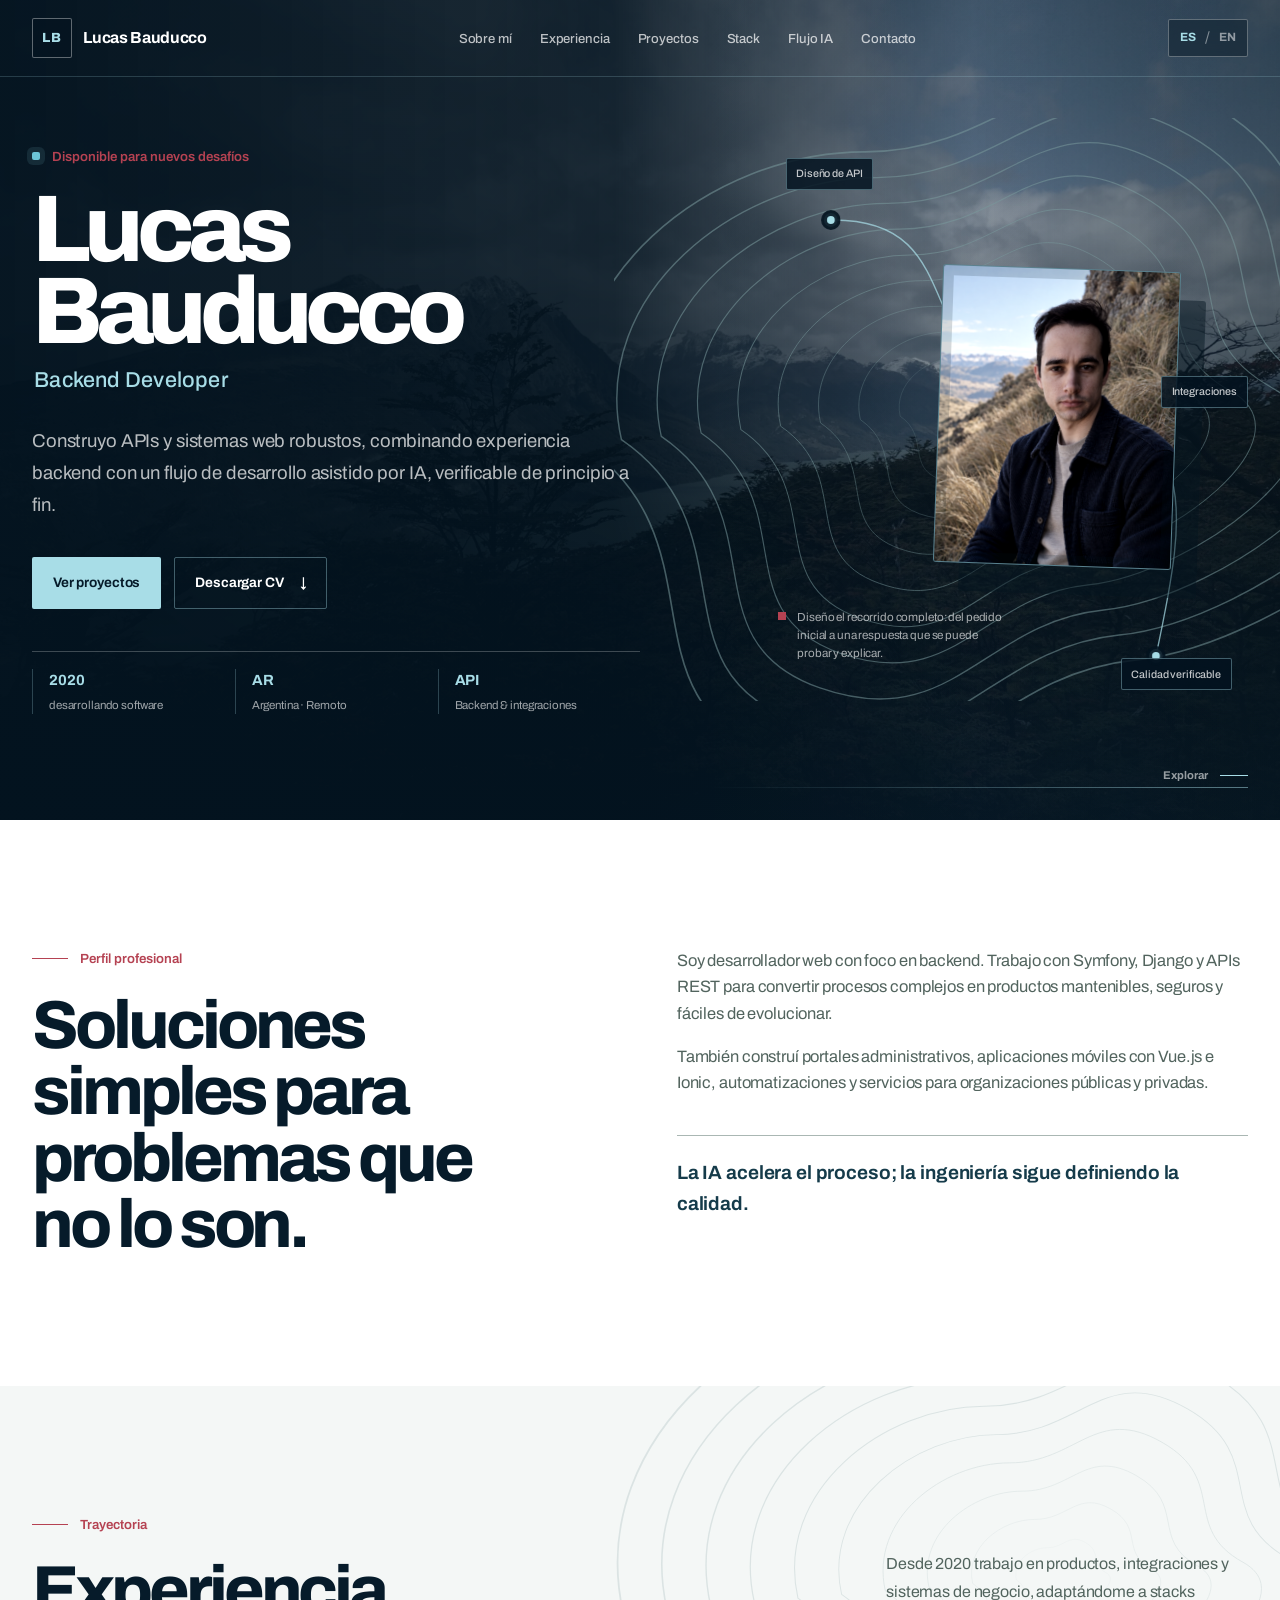
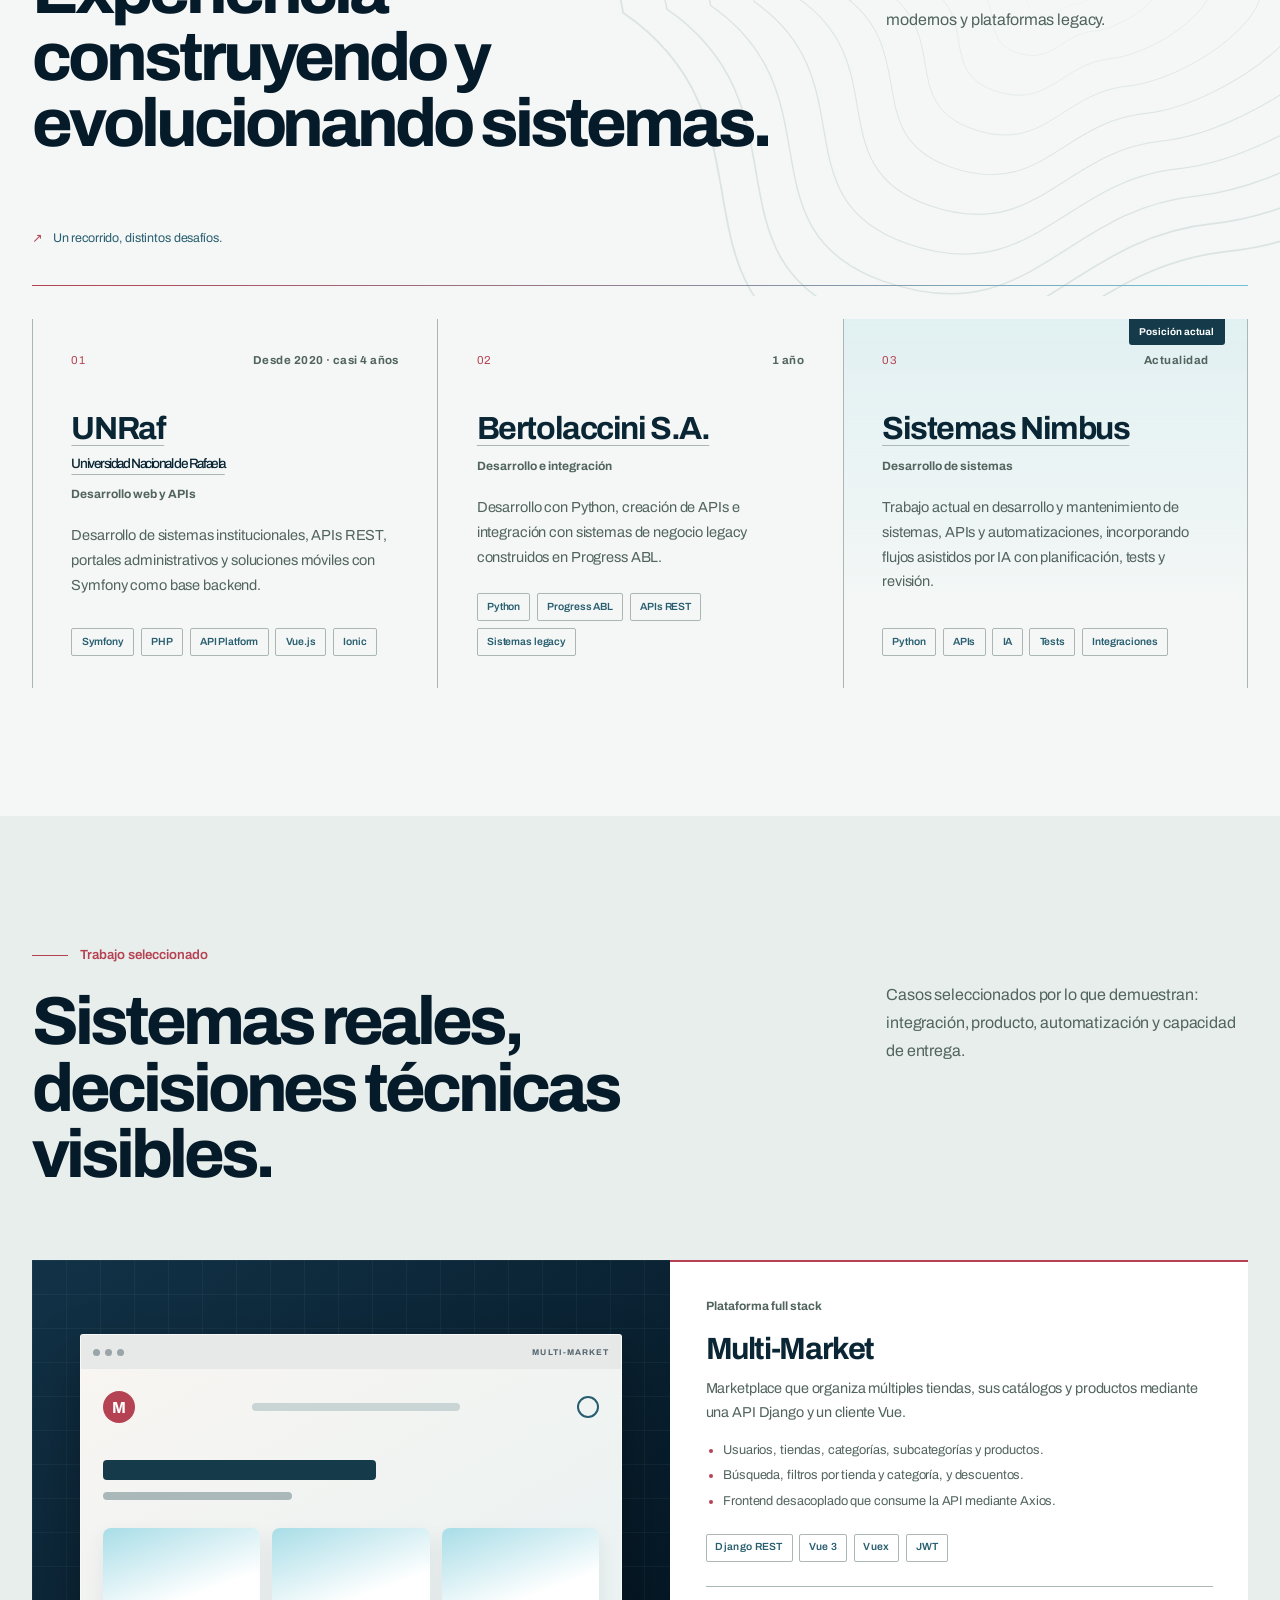
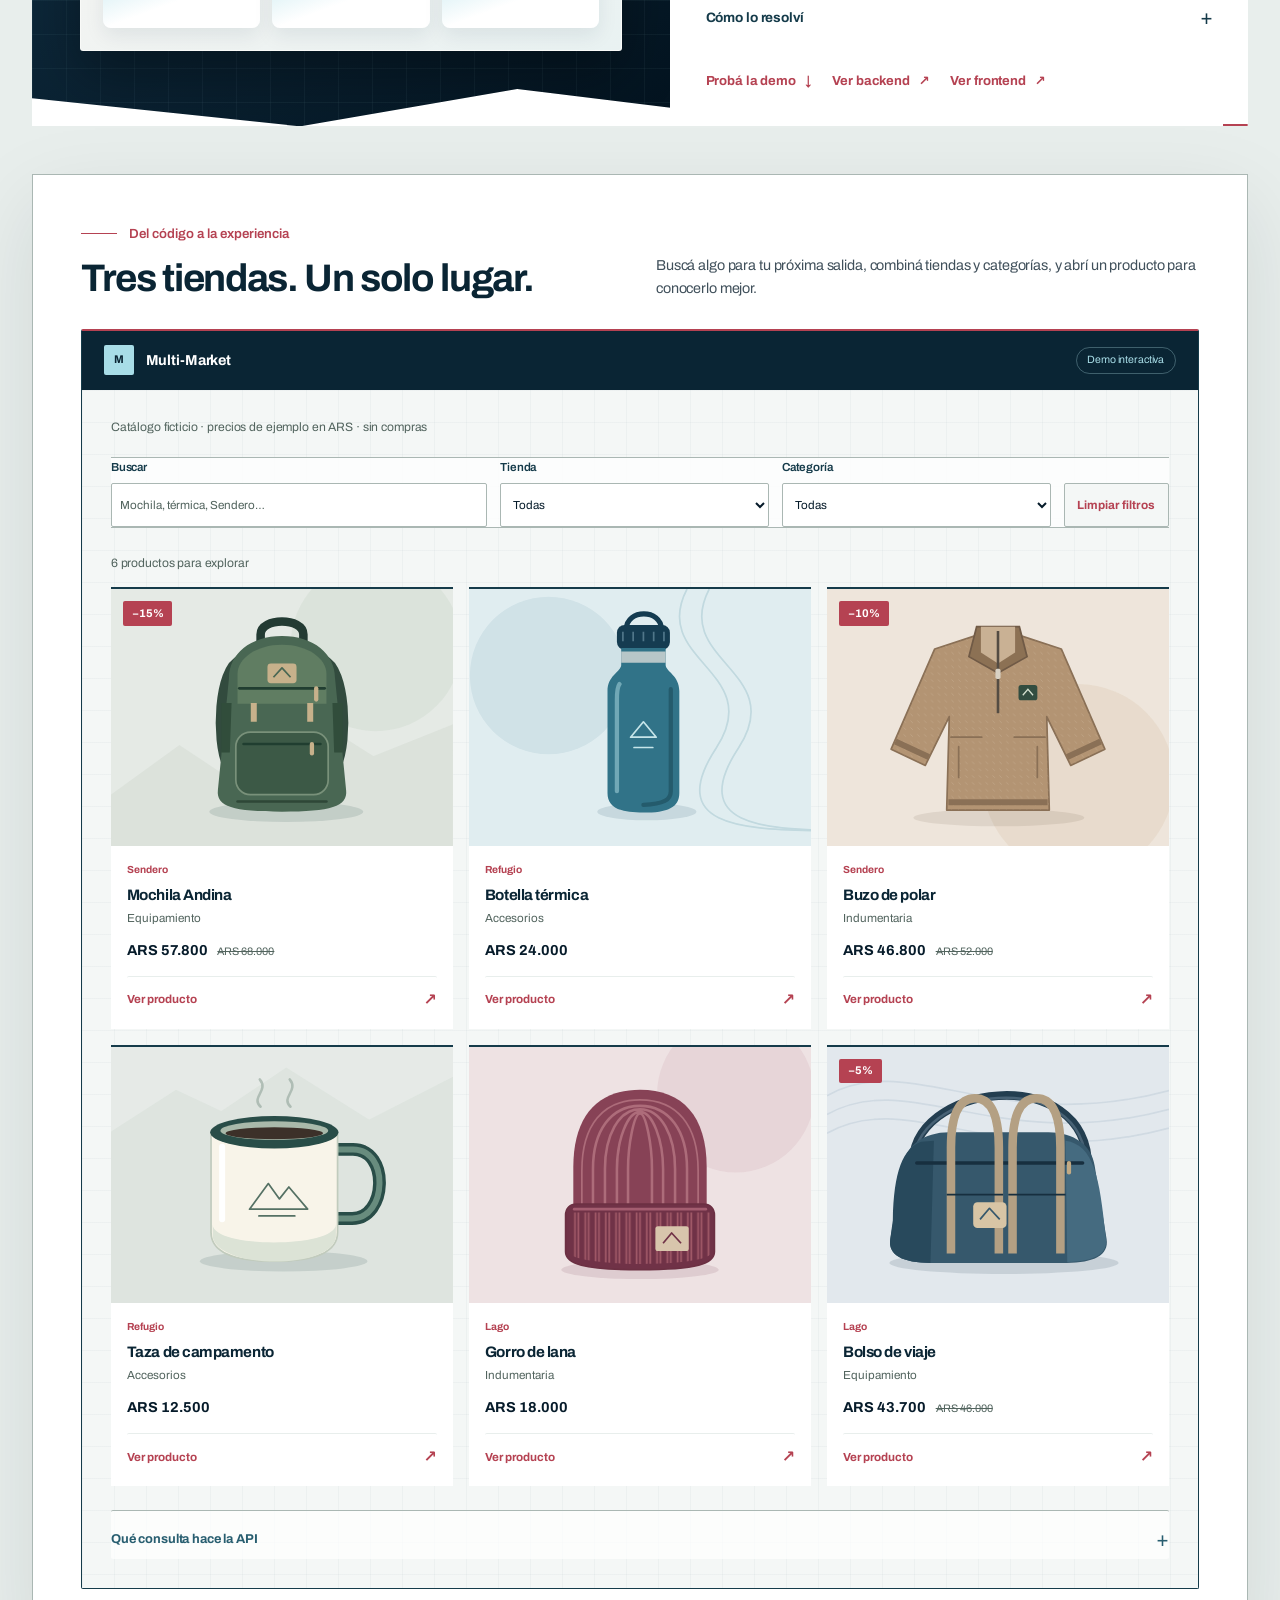
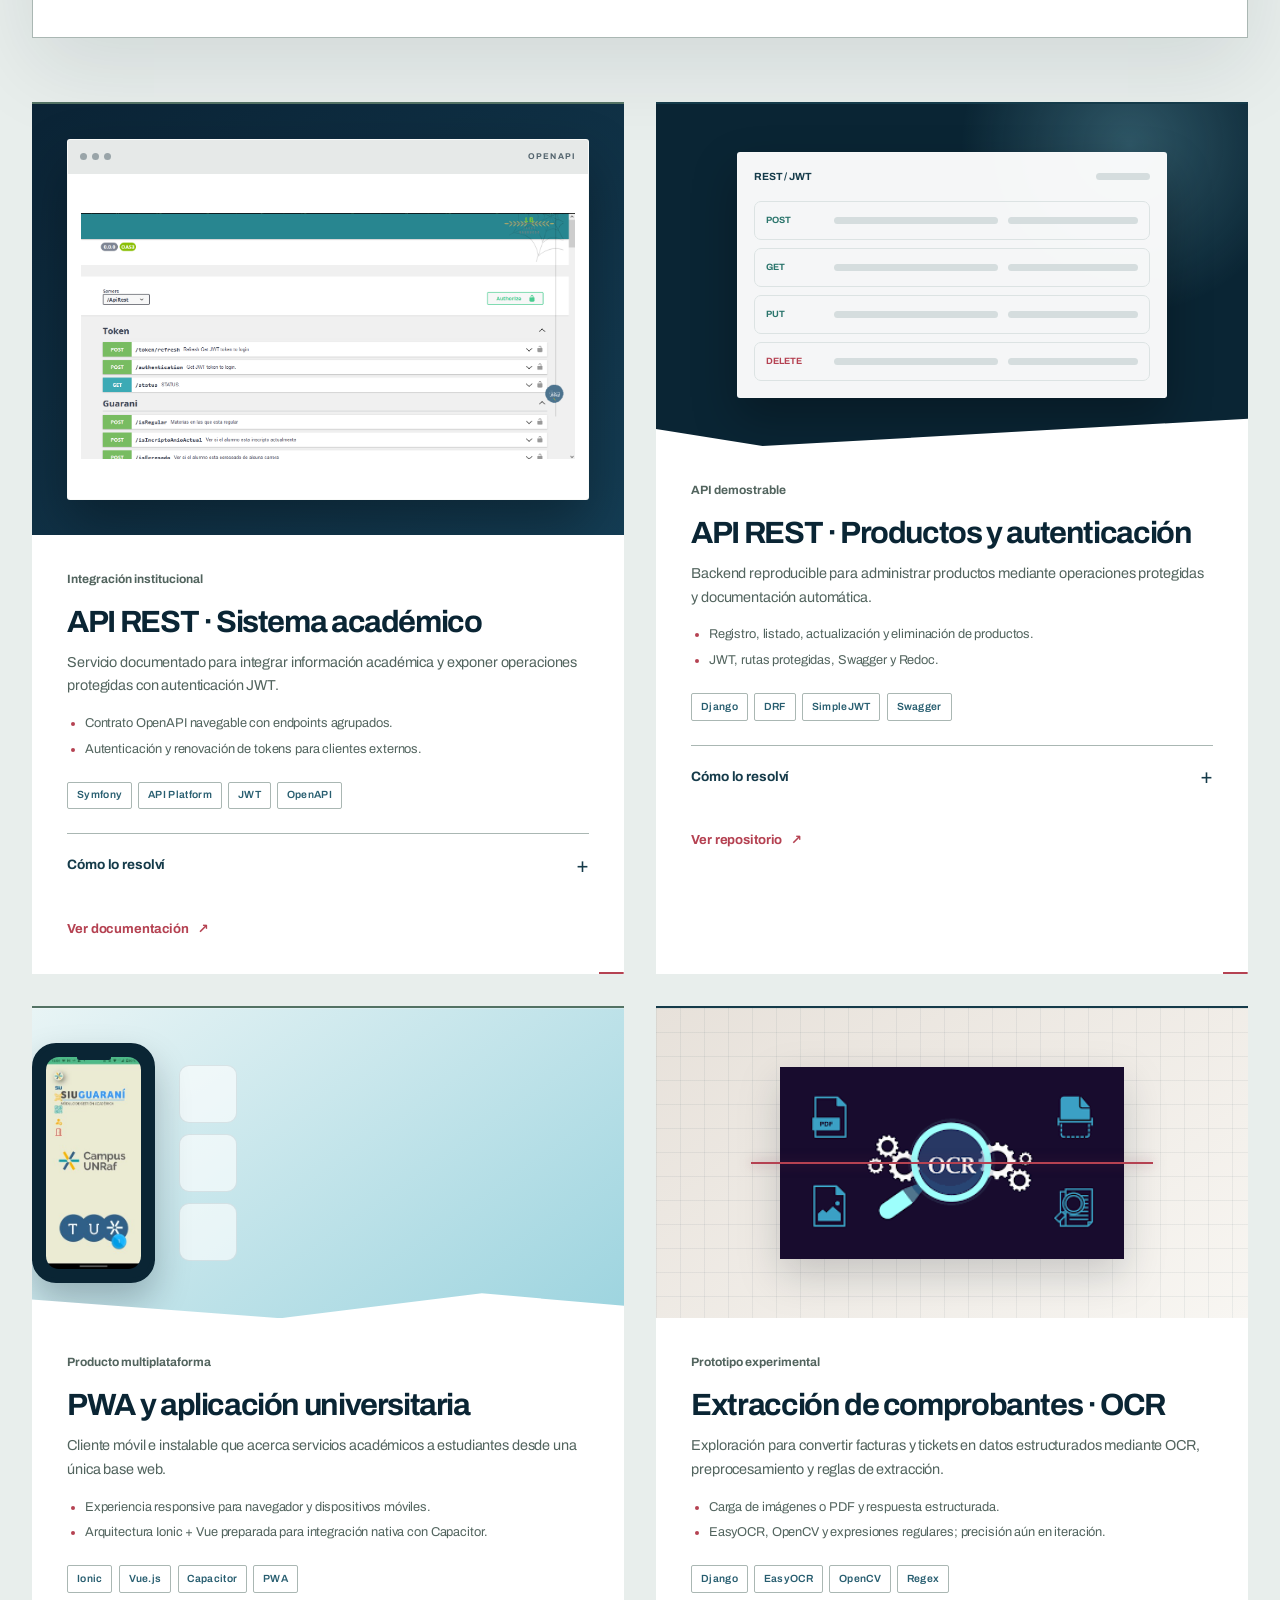
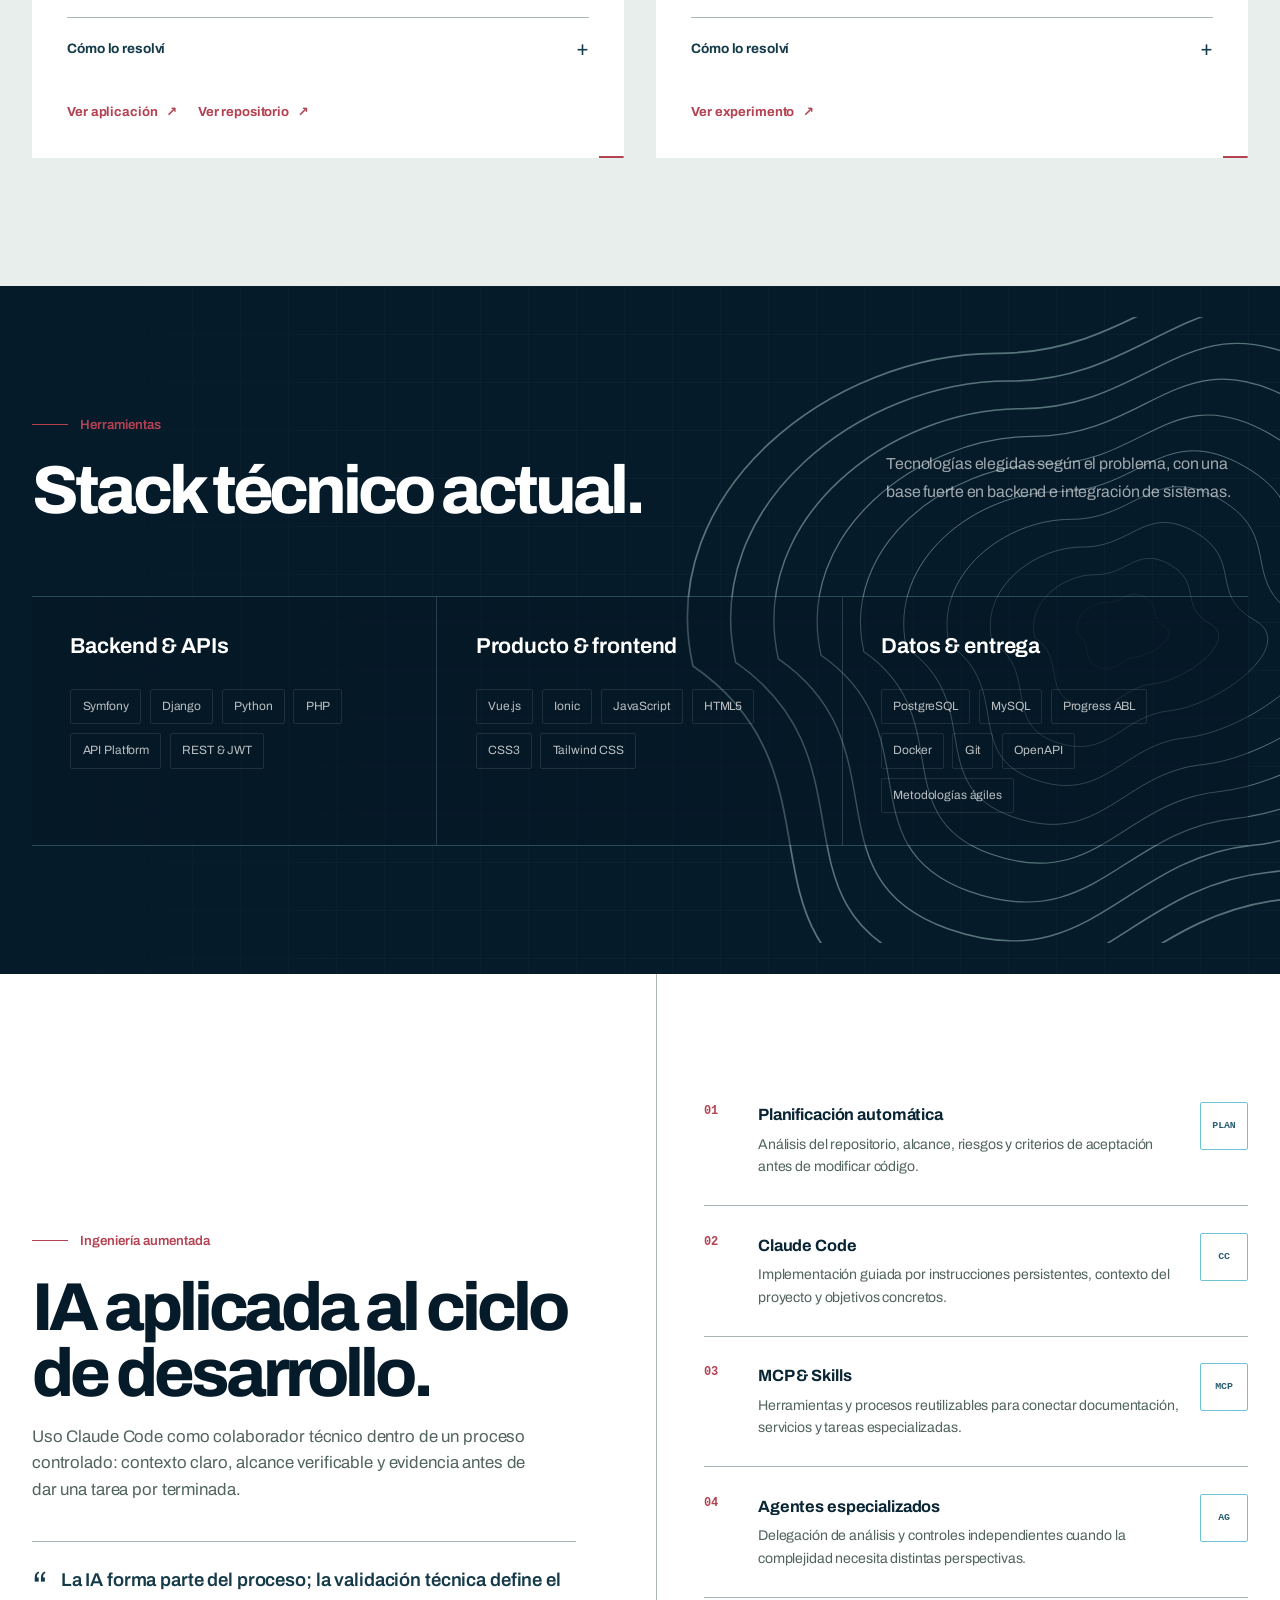
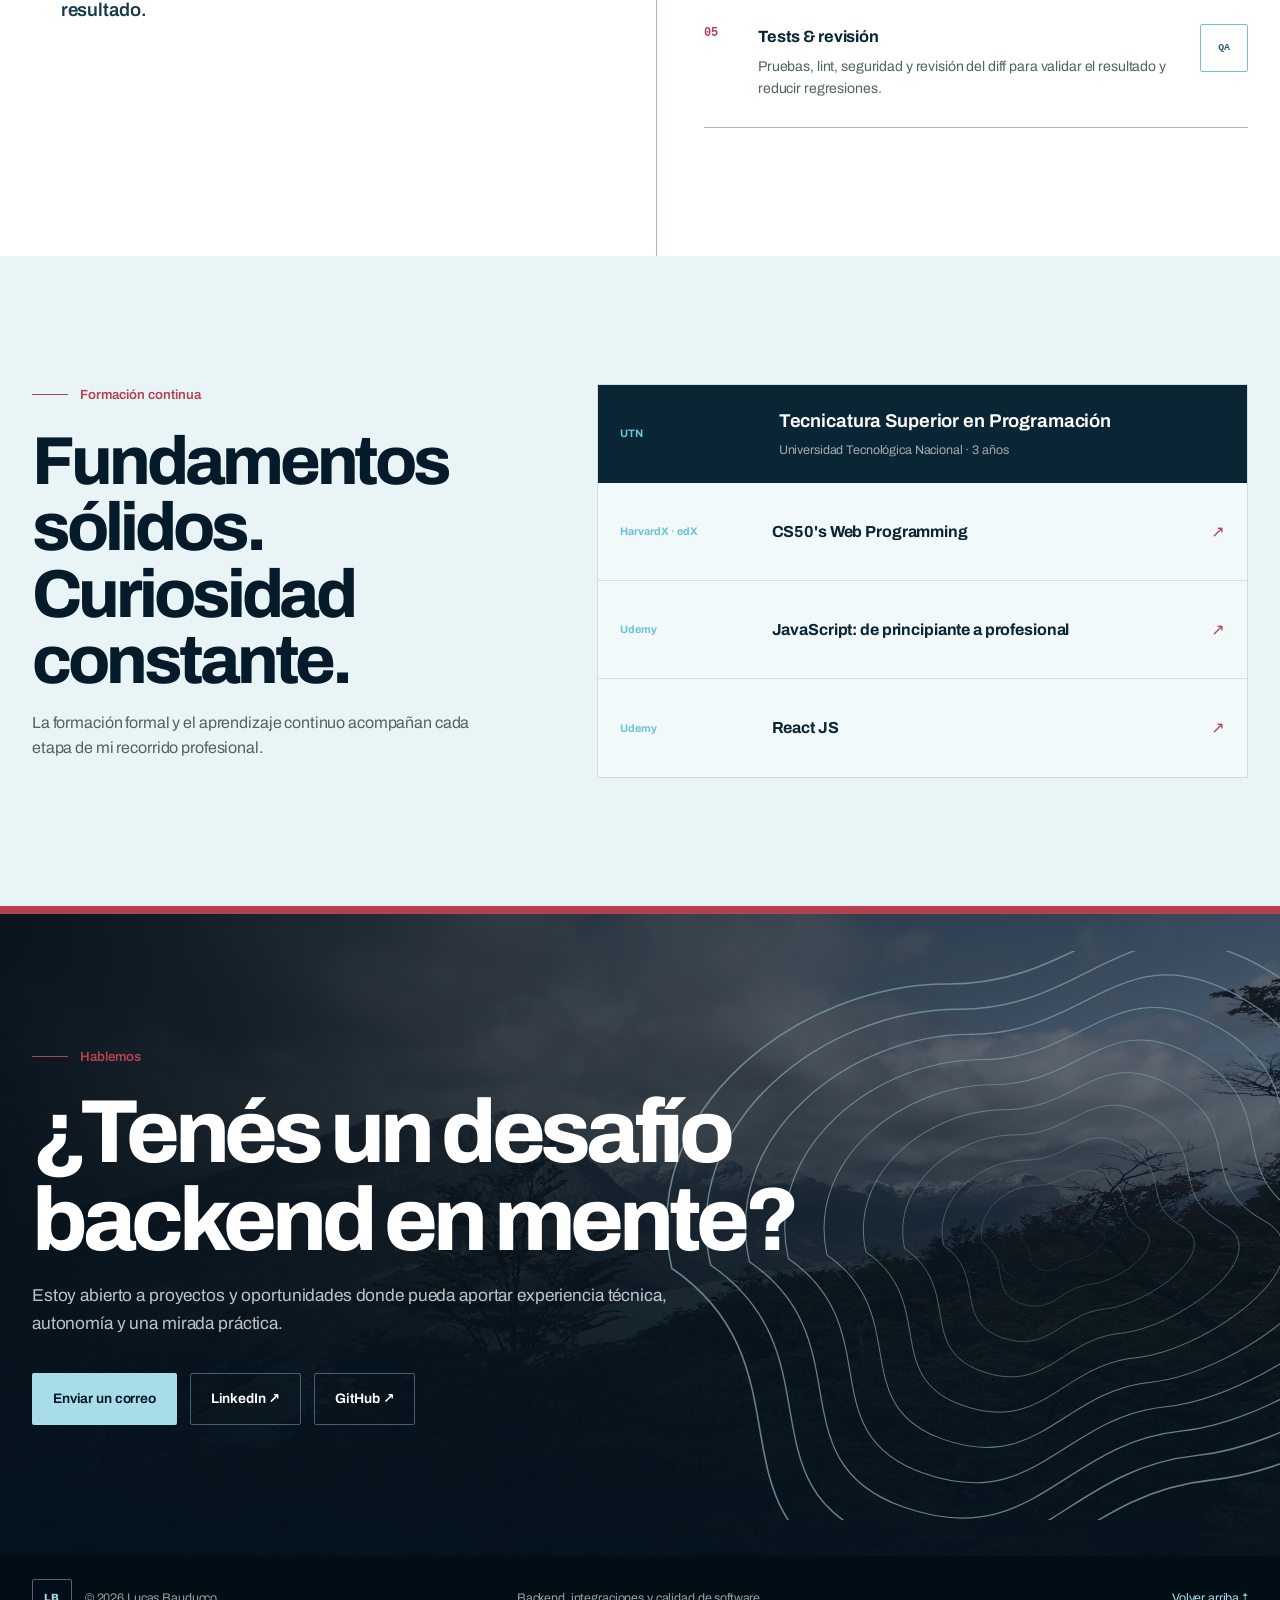
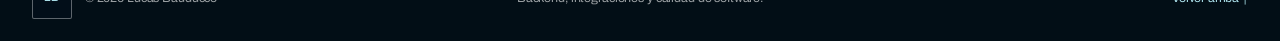
==== commit c7489ec3: "Renueva el portfolio con una identidad patagónica" ====
--- a/index.html
+++ b/index.html
@@ -48,10 +48,12 @@
         <button type="button" data-language="en" aria-pressed="false">EN</button>
       </div>
     </div>
+    <div class="route-progress" aria-hidden="true"><span></span></div>
   </header>
 
   <main id="contenido">
     <section class="hero" aria-labelledby="hero-title">
+      <img class="hero-landscape" src="assets/img/IMG_20230310_113859179.jpg" width="4000" height="2250" fetchpriority="high" alt="">
       <div class="hero-shade" aria-hidden="true"></div>
       <div class="hero-grid container">
         <div class="hero-copy">
@@ -60,7 +62,7 @@
             <span data-i18n="availability">Disponible para nuevos desafíos</span>
           </p>
           <h1 id="hero-title">
-            <span>Lucas Bauducco</span>
+            <span>Lucas<br>Bauducco</span>
             <em data-i18n="role">Backend Developer</em>
           </h1>
           <p class="hero-lead" data-i18n="heroLead">Construyo APIs y sistemas web robustos, combinando experiencia backend con un flujo de desarrollo asistido por IA, verificable de principio a fin.</p>
@@ -80,21 +82,23 @@
           </ul>
         </div>
 
-        <figure class="system-console" aria-labelledby="hero-system-caption">
-          <header class="system-console-header">
-            <span class="system-live"><i aria-hidden="true"></i><span data-i18n="systemStatus">Sistema en producción</span></span>
-            <code>request_id: LB-2026</code>
-          </header>
-          <ol class="system-flow" aria-label="Flujo de una solicitud en un sistema backend" data-i18n-aria="systemFlowAria">
-            <li data-system-stage="request"><span>01</span><strong data-i18n="systemRequest">Solicitud</strong><small data-i18n="systemRequestDetail">Cliente e interfaz</small></li>
-            <li data-system-stage="authentication"><span>02</span><strong data-i18n="systemAuth">Autenticación</strong><small>JWT / OAuth</small></li>
-            <li data-system-stage="api"><span>03</span><strong>API</strong><small>Symfony / Django</small></li>
-            <li data-system-stage="integrations"><span>04</span><strong data-i18n="systemIntegrations">Integraciones</strong><small data-i18n="systemIntegrationDetail">REST / servicios</small></li>
-            <li data-system-stage="data"><span>05</span><strong data-i18n="systemData">Datos</strong><small data-i18n="systemDataDetail">Modelos / reglas</small></li>
-            <li data-system-stage="response"><span>06</span><strong data-i18n="systemResponse">Respuesta</strong><small data-i18n="systemResponseDetail">Verificada y observable</small></li>
-          </ol>
-          <figcaption class="system-console-footer" id="hero-system-caption">
+        <figure class="portrait-card" aria-labelledby="hero-route-caption">
+          <div class="software-route" aria-label="Ruta de software: diseño de API, integraciones y calidad verificable" data-i18n-aria="routeAria">
+            <svg viewBox="0 0 480 560" preserveAspectRatio="none" aria-hidden="true">
+              <path d="M54 70 C 205 68, 126 224, 278 248 S 420 350, 386 506"></path>
+              <circle cx="54" cy="70" r="7"></circle>
+              <circle cx="278" cy="248" r="7"></circle>
+              <circle cx="386" cy="506" r="7"></circle>
+            </svg>
+            <span class="route-node route-node-api" data-route-node data-i18n="systemNodeApi">Diseño de API</span>
+            <span class="route-node route-node-integrations" data-route-node data-i18n="systemNodeIntegrations">Integraciones</span>
+            <span class="route-node route-node-quality" data-route-node data-i18n="systemNodeQuality">Calidad verificable</span>
+          </div>
+          <div class="portrait-frame">
             <img src="assets/img/profile-professional.png" width="1122" height="1402" loading="lazy" decoding="async" alt="Retrato profesional de Lucas Bauducco en la montaña" data-i18n-alt="portraitAlt">
+          </div>
+          <figcaption class="portrait-caption" id="hero-route-caption">
+            <span aria-hidden="true"></span>
             <span data-i18n="heroSystemCaption">Diseño el recorrido completo: del pedido inicial a una respuesta que se puede probar y explicar.</span>
           </figcaption>
         </figure>
@@ -185,7 +189,6 @@
                 </div>
               </div>
             </div>
-            <div class="case-flow" aria-hidden="true"><span>Vue</span><i></i><span>Django REST</span><i></i><span>JWT</span><i></i><span data-i18n="flowCatalog">Catálogo</span></div>
             <div class="project-body">
               <div class="project-kicker"><span>01</span><strong data-i18n="marketType">Plataforma full stack</strong></div>
               <h3>Multi-Market</h3>
@@ -257,7 +260,6 @@
                 <img src="assets/img/ApiRest.png" width="1366" height="681" loading="lazy" decoding="async" alt="Documentación OpenAPI del sistema académico" data-i18n-alt="apiAlt">
               </div>
             </div>
-            <div class="case-flow" aria-hidden="true"><span data-i18n="flowExternalClient">Cliente externo</span><i></i><span>JWT</span><i></i><span>Symfony</span><i></i><span>OpenAPI</span></div>
             <div class="project-body">
               <div class="project-kicker"><span>02</span><strong data-i18n="apiType">Integración institucional</strong></div>
               <h3 data-i18n="apiTitle">API REST · Sistema académico</h3>
@@ -284,7 +286,6 @@
                 <div><b>POST</b><i></i><span></span></div><div><b>GET</b><i></i><span></span></div><div><b>PUT</b><i></i><span></span></div><div><b>DELETE</b><i></i><span></span></div>
               </div>
             </div>
-            <div class="case-flow" aria-hidden="true"><span data-i18n="flowClient">Cliente</span><i></i><span>JWT</span><i></i><span>DRF</span><i></i><span data-i18n="flowProducts">Productos</span></div>
             <div class="project-body">
               <div class="project-kicker"><span>03</span><strong data-i18n="djangoType">API demostrable</strong></div>
               <h3 data-i18n="djangoTitle">API REST · Productos y autenticación</h3>
@@ -309,7 +310,6 @@
               <div class="phone-shell"><span aria-hidden="true"></span><img src="assets/img/appUNRaf.jpg" width="225" height="500" loading="lazy" decoding="async" alt="Aplicación móvil de UNRaf" data-i18n-alt="appAlt"></div>
               <div class="phone-caption" aria-hidden="true"><i></i><i></i><i></i></div>
             </div>
-            <div class="case-flow" aria-hidden="true"><span data-i18n="flowStudent">Estudiante</span><i></i><span>Ionic + Vue</span><i></i><span>PWA</span><i></i><span>Capacitor</span></div>
             <div class="project-body">
               <div class="project-kicker"><span>04</span><strong data-i18n="appType">Producto multiplataforma</strong></div>
               <h3 data-i18n="appTitle">PWA y aplicación universitaria</h3>
@@ -335,7 +335,6 @@
               <img src="assets/img/ocr-read.png" width="300" height="168" loading="lazy" decoding="async" alt="Ilustración del lector OCR de documentos" data-i18n-alt="ocrAlt">
               <span class="scan-line" aria-hidden="true"></span>
             </div>
-            <div class="case-flow" aria-hidden="true"><span data-i18n="flowImage">Imagen / PDF</span><i></i><span>OpenCV</span><i></i><span>EasyOCR</span><i></i><span data-i18n="systemData">Datos</span></div>
             <div class="project-body">
               <div class="project-kicker"><span>05</span><strong data-i18n="ocrType">Prototipo experimental</strong></div>
               <h3 data-i18n="ocrTitle">Extracción de comprobantes · OCR</h3>
@@ -598,13 +597,9 @@
         heroLead: "Construyo APIs y sistemas web robustos, combinando experiencia backend con un flujo de desarrollo asistido por IA, verificable de principio a fin.",
         viewProjects: "Ver proyectos", downloadCv: "Descargar CV", years: "desarrollando software",
         location: "Argentina · Remoto", specialty: "Backend & integraciones", factsAria: "Datos profesionales",
-        systemStatus: "Sistema en producción", systemFlowAria: "Flujo de una solicitud en un sistema backend",
-        systemRequest: "Solicitud", systemRequestDetail: "Cliente e interfaz", systemAuth: "Autenticación",
-        systemIntegrations: "Integraciones", systemData: "Datos", systemResponse: "Respuesta",
-        systemIntegrationDetail: "REST / servicios", systemDataDetail: "Modelos / reglas", systemResponseDetail: "Verificada y observable",
+        routeAria: "Ruta de software: diseño de API, integraciones y calidad verificable",
+        systemNodeApi: "Diseño de API", systemNodeIntegrations: "Integraciones", systemNodeQuality: "Calidad verificable",
         heroSystemCaption: "Diseño el recorrido completo: del pedido inicial a una respuesta que se puede probar y explicar.",
-        flowCatalog: "Catálogo", flowExternalClient: "Cliente externo", flowClient: "Cliente",
-        flowProducts: "Productos", flowStudent: "Estudiante", flowImage: "Imagen / PDF",
         portraitAlt: "Retrato profesional de Lucas Bauducco en la montaña", scrollAria: "Continuar hacia Sobre mí", explore: "Explorar",
         aboutEyebrow: "Perfil profesional", aboutTitle: "Soluciones simples para problemas que no lo son.",
         aboutP1: "Soy desarrollador web con foco en backend. Trabajo con Symfony, Django y APIs REST para convertir procesos complejos en productos mantenibles, seguros y fáciles de evolucionar.",
@@ -743,13 +738,9 @@
         heroLead: "I build robust APIs and web systems, combining backend experience with an AI-assisted development workflow that is verifiable from start to finish.",
         viewProjects: "View projects", downloadCv: "Download résumé", years: "building software",
         location: "Argentina · Remote", specialty: "Backend & integrations", factsAria: "Professional facts",
-        systemStatus: "System in production", systemFlowAria: "Request flow through a backend system",
-        systemRequest: "Request", systemRequestDetail: "Client and interface", systemAuth: "Authentication",
-        systemIntegrations: "Integrations", systemData: "Data", systemResponse: "Response",
-        systemIntegrationDetail: "REST / services", systemDataDetail: "Models / rules", systemResponseDetail: "Verified and observable",
+        routeAria: "Software route: API design, integrations and verifiable quality",
+        systemNodeApi: "API design", systemNodeIntegrations: "Integrations", systemNodeQuality: "Verifiable quality",
         heroSystemCaption: "I design the full journey: from the initial request to a response that can be tested and explained.",
-        flowCatalog: "Catalog", flowExternalClient: "External client", flowClient: "Client",
-        flowProducts: "Products", flowStudent: "Student", flowImage: "Image / PDF",
         portraitAlt: "Professional portrait of Lucas Bauducco in the mountains", scrollAria: "Continue to About", explore: "Explore",
         aboutEyebrow: "Professional profile", aboutTitle: "Simple solutions for problems that are not.",
         aboutP1: "I am a web developer focused on backend engineering. I use Symfony, Django and REST APIs to turn complex processes into maintainable, secure products that are easy to evolve.",
@@ -887,6 +878,29 @@
     setLanguage(savedLanguage, false);
     document.getElementById("current-year").textContent = new Date().getFullYear();
 
+    function initRouteProgress() {
+      const progress = document.querySelector(".route-progress span");
+      if (!progress) return;
+
+      let scheduled = false;
+      function updateProgress() {
+        const distance = document.documentElement.scrollHeight - window.innerHeight;
+        const ratio = distance > 0 ? Math.min(Math.max(window.scrollY / distance, 0), 1) : 0;
+        progress.style.setProperty("--route-progress", ratio);
+        scheduled = false;
+      }
+      function scheduleProgress() {
+        if (scheduled) return;
+        scheduled = true;
+        window.requestAnimationFrame(updateProgress);
+      }
+
+      document.documentElement.classList.add("route-ready");
+      window.addEventListener("scroll", scheduleProgress, { passive: true });
+      window.addEventListener("resize", scheduleProgress);
+      scheduleProgress();
+    }
+
     function initScrollAnimations() {
       const reducedMotion = window.matchMedia("(prefers-reduced-motion: reduce)");
       if (reducedMotion.matches || !("IntersectionObserver" in window)) return;
@@ -948,6 +962,7 @@
       });
     }
 
+    initRouteProgress();
     initScrollAnimations();
   </script>
 </body>
--- a/assets/css/base.css
+++ b/assets/css/base.css
@@ -2104,71 +2104,46 @@
   }
 }
 
-/* Rediseño 2026: sistemas en producción.
-   La expresividad se concentra en el flujo del hero; el resto prioriza evidencia y lectura. */
-:root {
-  --navy-950: #071920;
-  --navy-900: #10232c;
-  --navy-800: #183844;
-  --navy-700: #27566b;
-  --glacier-500: #78c7d6;
-  --glacier-300: #a7dbe3;
-  --glacier-100: #e7f2f3;
-  --stone-50: #f3f6f5;
-  --stone-100: #e8edeb;
-  --stone-300: #cbd5d2;
-  --stone-600: #53645f;
-  --ink: #10232c;
-  --burgundy: #b23a48;
-  --burgundy-dark: #8c2936;
-  --white: #ffffff;
-  --container: 1240px;
-  --radius-sm: 2px;
-  --radius-md: 4px;
-  --radius-lg: 6px;
-  --shadow-soft: 0 20px 60px rgba(16, 35, 44, 0.1);
-  --shadow-dark: 0 26px 80px rgba(2, 14, 19, 0.3);
-}
-
+
+
+/* Rediseño 2026: mapa de sistemas. La única pieza expresiva vive en el hero;
+   el resto de la página usa estructura, contraste y relaciones reales. */
 body {
   background: var(--stone-50);
-  color: var(--ink);
   letter-spacing: -0.008em;
 }
 
-.container,
+.container {
+  width: min(calc(100% - 4rem), var(--container));
+}
+
+.site-header {
+  border-bottom-color: rgba(168, 221, 231, 0.2);
+}
+
 .nav-shell {
   width: min(calc(100% - 4rem), var(--container));
-}
-
-.site-header {
-  border-bottom: 1px solid rgba(120, 199, 214, 0.2);
-  background: rgba(7, 25, 32, 0.92);
-}
-
-.nav-shell {
   min-height: 76px;
 }
 
 .brand {
-  font-weight: 750;
+  font-weight: 700;
 }
 
 .brand-mark {
   width: 40px;
   height: 40px;
-  border: 1px solid rgba(120, 199, 214, 0.36);
   border-radius: 2px;
-  background: rgba(120, 199, 214, 0.08);
+  background: rgba(3, 19, 31, 0.36);
   color: var(--glacier-300);
   font-family: var(--font-sans);
   font-weight: 800;
 }
 
 .nav-menu a {
-  color: rgba(255, 255, 255, 0.74);
+  color: rgba(255, 255, 255, 0.72);
   font-size: 0.82rem;
-  font-weight: 550;
+  font-weight: 500;
 }
 
 .nav-menu a::after {
@@ -2176,79 +2151,75 @@
   background: var(--glacier-300);
 }
 
-.language-switch,
-.menu-toggle {
+.language-switch {
   border-radius: 2px;
-  background: rgba(120, 199, 214, 0.08);
+  background: rgba(3, 19, 31, 0.42);
 }
 
 .hero {
-  min-height: 790px;
-  isolation: isolate;
-  overflow: hidden;
+  min-height: 820px;
+  background: var(--navy-950);
+}
+
+.hero-landscape {
+  object-position: 50% 48%;
+  filter: saturate(0.58) contrast(1.07);
+  transform: scale(1.02);
+}
+
+.hero-shade {
   background:
-    radial-gradient(circle at 82% 26%, rgba(120, 199, 214, 0.13), transparent 26%),
-    linear-gradient(135deg, #071920 0%, #102b35 58%, #0b2028 100%);
-}
-
-.hero-shade {
-  display: none;
+    linear-gradient(90deg, rgba(3, 19, 31, 0.98) 0%, rgba(3, 19, 31, 0.9) 48%, rgba(7, 26, 43, 0.48) 76%, rgba(3, 19, 31, 0.62) 100%),
+    linear-gradient(0deg, rgba(3, 19, 31, 0.84) 0%, transparent 46%);
 }
 
 .hero::before {
   position: absolute;
-  inset: 0;
-  z-index: 0;
+  inset: 0 0 0 48%;
+  z-index: -1;
   background:
-    linear-gradient(90deg, transparent 0 49.9%, rgba(120, 199, 214, 0.06) 50%, transparent 50.1%),
-    linear-gradient(0deg, transparent 0 49.9%, rgba(120, 199, 214, 0.045) 50%, transparent 50.1%);
-  background-size: 72px 72px;
+    url("../img/topography.svg") right -110px center / 820px auto no-repeat,
+    linear-gradient(90deg, transparent, rgba(168, 221, 231, 0.04));
   content: "";
-  opacity: 0.42;
+  opacity: 0.55;
   pointer-events: none;
-  mask-image: linear-gradient(90deg, transparent, black 55%);
 }
 
 .hero::after {
-  right: -8rem;
-  bottom: -16rem;
-  width: 34rem;
-  height: 34rem;
-  border: 1px solid rgba(120, 199, 214, 0.12);
-  border-radius: 50%;
-  background: transparent;
-  box-shadow:
-    0 0 0 5rem rgba(120, 199, 214, 0.025),
-    0 0 0 10rem rgba(120, 199, 214, 0.018);
+  right: 2rem;
+  bottom: 2rem;
+  width: min(42vw, 620px);
+  height: 1px;
+  border: 0;
+  border-radius: 0;
+  background: linear-gradient(90deg, transparent, rgba(168, 221, 231, 0.5));
+  box-shadow: none;
 }
 
 .hero-grid {
-  position: relative;
-  z-index: 1;
-  grid-template-columns: minmax(0, 0.95fr) minmax(440px, 1.05fr);
-  gap: clamp(3rem, 7vw, 7rem);
-  padding-block: 9.5rem 6.5rem;
+  grid-template-columns: minmax(0, 1.08fr) minmax(390px, 0.92fr);
+  gap: clamp(3.5rem, 7vw, 7.5rem);
+  padding-block: 9rem 6.5rem;
 }
 
 .hero-copy {
-  max-width: 680px;
-  align-self: center;
+  max-width: 720px;
 }
 
 .eyebrow {
   display: flex;
   align-items: center;
-  gap: 0.7rem;
-  margin-bottom: 1.35rem;
+  gap: 0.75rem;
+  margin-bottom: 1.4rem;
   color: var(--burgundy);
-  font-size: 0.84rem;
-  font-weight: 650;
+  font-size: 0.83rem;
+  font-weight: 600;
   letter-spacing: 0;
   text-transform: none;
 }
 
 .eyebrow::before {
-  width: 2rem;
+  width: 2.25rem;
   height: 1px;
   flex: 0 0 auto;
   background: currentColor;
@@ -2259,219 +2230,203 @@
   display: none;
 }
 
+.availability-dot {
+  margin-right: 0;
+  border-radius: 2px;
+  box-shadow: 0 0 0 5px rgba(120, 199, 214, 0.12);
+}
+
 .hero h1 {
-  max-width: 680px;
-  font-family: var(--font-sans);
-  font-size: clamp(3.7rem, 7.2vw, 7rem);
-  font-weight: 780;
+  max-width: 720px;
+  font-size: clamp(3.6rem, 7.4vw, 7rem);
+  font-weight: 800;
   letter-spacing: -0.075em;
   line-height: 0.86;
 }
 
-.hero h1 span,
 .hero h1 em {
-  display: block;
-}
-
-.hero h1 em {
-  margin-top: 0.42em;
+  margin-top: 1rem;
+  padding-left: 0.1em;
   color: var(--glacier-300);
+  font-size: clamp(1rem, 1.8vw, 1.35rem);
+  font-weight: 500;
+  letter-spacing: 0.01em;
+  line-height: 1.2;
+}
+
+.hero-lead {
+  max-width: 620px;
+  margin-top: 2rem;
+  color: rgba(255, 255, 255, 0.72);
+  font-size: clamp(1rem, 1.6vw, 1.16rem);
+  line-height: 1.72;
+}
+
+.button {
+  min-height: 52px;
+  border-radius: 2px;
+  font-size: 0.86rem;
+  font-weight: 650;
+  transition: background 180ms ease, border-color 180ms ease, color 180ms ease;
+}
+
+.button:hover {
+  transform: none;
+}
+
+.button-primary {
+  background: var(--glacier-300);
+}
+
+.button-primary:hover {
+  background: var(--white);
+}
+
+.button-ghost {
+  border-color: rgba(168, 221, 231, 0.38);
+}
+
+.hero-facts {
+  max-width: 610px;
+  margin-top: 2.6rem;
+  padding-top: 1.1rem;
+}
+
+.hero-facts li {
+  gap: 0.18rem;
+  border-left: 1px solid rgba(168, 221, 231, 0.25);
+  padding-left: 1rem;
+}
+
+.hero-facts strong {
   font-family: var(--font-sans);
-  font-size: 0.31em;
-  font-style: normal;
-  font-weight: 600;
-  letter-spacing: 0.015em;
-  line-height: 1.2;
-}
-
-.hero-lead {
-  max-width: 630px;
-  margin-top: 2rem;
-  color: rgba(255, 255, 255, 0.74);
-  font-size: clamp(1rem, 1.5vw, 1.16rem);
-  line-height: 1.72;
-}
-
-.button,
-.text-link {
+  font-size: 0.92rem;
+  font-weight: 700;
+}
+
+.hero-facts span {
+  font-size: 0.72rem;
+}
+
+.portrait-card {
+  position: relative;
+  width: min(100%, 470px);
+  min-height: 560px;
+  margin: 0;
+  justify-self: end;
+}
+
+.portrait-card::before {
+  display: none;
+}
+
+.portrait-frame {
+  position: absolute;
+  top: 118px;
+  right: 72px;
+  z-index: 2;
+  width: 238px;
+  aspect-ratio: 4 / 5;
+  border: 1px solid rgba(168, 221, 231, 0.5);
+  border-radius: 3px;
+  box-shadow: 26px 28px 0 rgba(3, 19, 31, 0.48);
+  transform: rotate(2deg);
+}
+
+.portrait-frame::after {
+  position: absolute;
+  inset: 0;
+  border: 10px solid rgba(3, 19, 31, 0.16);
+  content: "";
+  pointer-events: none;
+}
+
+.portrait-frame img {
+  filter: saturate(0.72) contrast(1.08);
+}
+
+.system-route {
+  position: absolute;
+  inset: 0;
+}
+
+.system-route svg {
+  width: 100%;
+  height: 100%;
+  overflow: visible;
+}
+
+.system-route path {
+  fill: none;
+  stroke: rgba(168, 221, 231, 0.62);
+  stroke-dasharray: 3 10;
+  stroke-linecap: round;
+  stroke-width: 1.4;
+}
+
+.system-route circle {
+  fill: var(--glacier-300);
+  stroke: rgba(3, 19, 31, 0.9);
+  stroke-width: 6;
+}
+
+.route-node {
+  position: absolute;
+  z-index: 3;
+  padding: 0.4rem 0.6rem;
+  border: 1px solid rgba(168, 221, 231, 0.38);
   border-radius: 2px;
-}
-
-.button-primary {
-  background: var(--burgundy);
-}
-
-.button-primary:hover,
-.button-primary:focus-visible {
-  background: var(--burgundy-dark);
-}
-
-.hero-facts {
-  gap: 0;
-  margin-top: 3.1rem;
-  padding-top: 1.4rem;
-  border-top: 1px solid rgba(120, 199, 214, 0.22);
-}
-
-.hero-facts li {
-  min-width: 0;
-  padding: 0 1.15rem;
-  border-left: 1px solid rgba(120, 199, 214, 0.16);
-}
-
-.hero-facts li:first-child {
-  padding-left: 0;
-  border-left: 0;
-}
-
-.hero-facts strong {
-  color: var(--white);
-  font-family: var(--font-code);
-  font-size: 0.86rem;
-  font-weight: 600;
-}
-
-.hero-facts span {
-  color: rgba(255, 255, 255, 0.55);
-  font-size: 0.74rem;
-}
-
-.system-console {
-  align-self: center;
-  overflow: hidden;
+  background: rgba(3, 19, 31, 0.84);
+  color: rgba(255, 255, 255, 0.76);
+  font-size: 0.67rem;
+  font-weight: 500;
+  white-space: nowrap;
+}
+
+.route-node-api {
+  top: 8px;
+  left: 8px;
+}
+
+.route-node-integrations {
+  top: 226px;
+  right: 0;
+}
+
+.route-node-quality {
+  right: 16px;
+  bottom: 20px;
+}
+
+.portrait-caption {
+  position: absolute;
+  bottom: 48px;
+  left: 0;
+  display: grid;
+  z-index: 4;
+  max-width: 235px;
+  grid-template-columns: auto 1fr;
+  align-items: start;
+  gap: 0.7rem;
   margin: 0;
-  border: 1px solid rgba(120, 199, 214, 0.3);
-  border-radius: 4px;
-  background: rgba(6, 23, 30, 0.82);
-  box-shadow: 0 38px 100px rgba(0, 0, 0, 0.25);
-  backdrop-filter: blur(14px);
-}
-
-.system-console-header,
-.system-console-footer {
-  display: flex;
-  align-items: center;
-}
-
-.system-console-header {
-  justify-content: space-between;
-  min-height: 58px;
-  padding: 0 1.25rem;
-  border-bottom: 1px solid rgba(120, 199, 214, 0.18);
-  color: rgba(255, 255, 255, 0.62);
-  font-size: 0.74rem;
-}
-
-.system-live {
-  display: inline-flex;
-  align-items: center;
-  gap: 0.55rem;
-  font-weight: 650;
-}
-
-.system-live i {
+  color: rgba(255, 255, 255, 0.64);
+  font-size: 0.73rem;
+  line-height: 1.55;
+}
+
+.portrait-caption > span:first-child {
   width: 8px;
   height: 8px;
-  border-radius: 50%;
-  background: #68d9a8;
-  box-shadow: 0 0 0 5px rgba(104, 217, 168, 0.1);
-}
-
-.system-console-header code {
-  color: var(--glacier-300);
-  font-family: var(--font-code);
-  font-size: 0.68rem;
-}
-
-.system-flow {
-  display: grid;
-  grid-template-columns: repeat(2, minmax(0, 1fr));
-  margin: 0;
-  padding: 1.25rem;
-  list-style: none;
-}
-
-.system-flow li {
-  position: relative;
-  display: grid;
-  grid-template-columns: 30px 1fr;
-  gap: 0.18rem 0.75rem;
-  min-height: 105px;
-  padding: 1.15rem;
-  border-bottom: 1px solid rgba(120, 199, 214, 0.15);
-}
-
-.system-flow li:nth-child(odd) {
-  border-right: 1px solid rgba(120, 199, 214, 0.15);
-}
-
-.system-flow li:nth-last-child(-n + 2) {
-  border-bottom: 0;
-}
-
-.system-flow li::after {
-  position: absolute;
-  z-index: 2;
-  width: 7px;
-  height: 7px;
-  border: 2px solid #10232c;
-  border-radius: 50%;
-  background: var(--glacier-500);
-  content: "";
-}
-
-.system-flow li:nth-child(odd)::after {
-  top: calc(50% - 4px);
-  right: -5px;
-}
-
-.system-flow li:nth-child(even):not(:last-child)::after {
-  right: calc(50% - 4px);
-  bottom: -5px;
-}
-
-.system-flow li > span {
-  grid-row: 1 / span 2;
-  color: rgba(120, 199, 214, 0.56);
-  font-family: var(--font-code);
-  font-size: 0.68rem;
-}
-
-.system-flow strong {
-  color: var(--white);
-  font-size: 0.97rem;
-  font-weight: 650;
-}
-
-.system-flow small {
-  color: rgba(255, 255, 255, 0.49);
-  font-size: 0.72rem;
-  line-height: 1.4;
-}
-
-.system-console-footer {
-  gap: 1rem;
-  min-height: 82px;
-  padding: 0.85rem 1.25rem;
-  border-top: 1px solid rgba(120, 199, 214, 0.18);
-  color: rgba(255, 255, 255, 0.68);
-  font-size: 0.78rem;
-  line-height: 1.5;
-}
-
-.system-console-footer img {
-  width: 44px;
-  height: 52px;
-  flex: 0 0 auto;
-  border: 1px solid rgba(120, 199, 214, 0.32);
-  border-radius: 2px;
-  object-fit: cover;
-  object-position: center 18%;
-  filter: saturate(0.72);
+  margin-top: 0.25rem;
+  background: var(--burgundy);
 }
 
 .scroll-cue {
-  color: rgba(255, 255, 255, 0.6);
+  left: auto;
+  right: max(2rem, calc((100vw - var(--container)) / 2));
+  letter-spacing: 0;
+  text-transform: none;
+  transform: none;
 }
 
 .section {
@@ -2482,10 +2437,16 @@
   background: var(--white);
 }
 
+.intro-section::after {
+  right: -220px;
+  width: 620px;
+  height: 620px;
+  opacity: 0.17;
+}
+
 .intro-grid {
-  grid-template-columns: minmax(320px, 0.9fr) minmax(360px, 1.1fr);
+  grid-template-columns: minmax(320px, 0.95fr) minmax(360px, 1.05fr);
   align-items: start;
-  gap: clamp(3rem, 8vw, 8rem);
 }
 
 .intro-grid h2,
@@ -2494,17 +2455,16 @@
 .education-grid h2,
 .contact-content h2 {
   max-width: 900px;
-  font-family: var(--font-sans);
-  font-size: clamp(2.5rem, 5.2vw, 5rem);
-  font-weight: 760;
-  letter-spacing: -0.065em;
+  font-size: clamp(2.45rem, 5.3vw, 5.1rem);
+  font-weight: 750;
+  letter-spacing: -0.06em;
   line-height: 0.98;
 }
 
 .intro-copy {
-  max-width: 640px;
+  max-width: 610px;
   color: var(--stone-600);
-  font-size: 1.04rem;
+  font-size: 1.03rem;
 }
 
 .pull-quote {
@@ -2512,9 +2472,9 @@
   padding: 1.4rem 0 0;
   border-top: 1px solid var(--stone-300);
   border-left: 0;
-  color: var(--navy-700);
+  color: var(--navy-800);
   font-family: var(--font-sans);
-  font-size: 1.18rem;
+  font-size: 1.2rem;
   font-weight: 650;
 }
 
@@ -2523,12 +2483,12 @@
 }
 
 .experience-section::before {
-  display: none;
-  background: none;
+  background: url("../img/topography.svg") right -230px top -130px / 900px auto no-repeat;
+  opacity: 0.2;
 }
 
 .experience-heading {
-  margin-bottom: 3.4rem;
+  margin-bottom: 3.5rem;
 }
 
 .journey-caption {
@@ -2538,27 +2498,26 @@
 }
 
 .journey-caption > span:first-child {
-  width: 10px;
-  height: 10px;
-  border: 2px solid var(--stone-50);
-  background: var(--burgundy);
-  box-shadow: 0 0 0 1px var(--burgundy);
+  width: auto;
+  height: auto;
+  border: 0;
+  border-radius: 0;
 }
 
 .experience-timeline {
   gap: 0;
-  padding-top: 3.2rem;
+  padding-top: 3.4rem;
 }
 
 .experience-timeline::before {
-  top: 1rem;
+  top: 1.25rem;
   height: 1px;
   background: linear-gradient(90deg, var(--burgundy), var(--glacier-500));
 }
 
 .experience-card {
-  min-height: 340px;
-  padding: 2rem clamp(1.3rem, 3vw, 2.3rem);
+  min-height: 350px;
+  padding: 2rem clamp(1.4rem, 3vw, 2.4rem);
   border: 0;
   border-left: 1px solid var(--stone-300);
   border-radius: 0;
@@ -2571,7 +2530,7 @@
 }
 
 .experience-card::before {
-  top: -2.55rem;
+  top: -2.6rem;
   left: 2rem;
   width: 9px;
   height: 9px;
@@ -2581,7 +2540,7 @@
 }
 
 .experience-card-current {
-  background: linear-gradient(180deg, rgba(120, 199, 214, 0.17), transparent 76%);
+  background: linear-gradient(180deg, rgba(168, 221, 231, 0.24), transparent 78%);
 }
 
 .experience-card-current::before {
@@ -2590,18 +2549,17 @@
 }
 
 .experience-company {
-  margin: 2.1rem 0 1.15rem;
+  margin: 2.3rem 0 1.2rem;
 }
 
 .experience-company h3 {
-  font-size: clamp(1.55rem, 2.4vw, 2.1rem);
-  font-weight: 720;
+  font-size: clamp(1.55rem, 2.5vw, 2.15rem);
+  font-weight: 700;
   letter-spacing: -0.045em;
 }
 
-.experience-company p,
-.project-kicker {
-  font-size: 0.76rem;
+.experience-company p {
+  font-size: 0.75rem;
   letter-spacing: 0;
   text-transform: none;
 }
@@ -2617,7 +2575,7 @@
 .current-badge {
   top: 0;
   right: 1.4rem;
-  border-radius: 0 0 2px 2px;
+  border-radius: 0 0 3px 3px;
   letter-spacing: 0;
   text-transform: none;
 }
@@ -2627,77 +2585,84 @@
 }
 
 .section-heading {
-  grid-template-columns: minmax(0, 1.32fr) minmax(280px, 0.68fr);
+  grid-template-columns: minmax(0, 1.35fr) minmax(280px, 0.65fr);
   align-items: start;
   gap: clamp(3rem, 8vw, 7rem);
   margin-bottom: 4.5rem;
 }
 
 .section-heading > p {
-  padding-top: 2rem;
+  padding-top: 2.3rem;
   line-height: 1.75;
 }
 
 .project-grid {
-  display: grid;
-  grid-template-columns: minmax(0, 1fr);
-  gap: 2.4rem;
-}
-
-.project-card,
-.project-card-featured {
-  grid-column: 1 / -1;
-  display: grid;
-  grid-template-columns: minmax(280px, 0.82fr) minmax(0, 1.18fr);
-  width: 100%;
-  min-width: 0;
-  overflow: hidden;
-  border: 1px solid var(--stone-300);
-  border-radius: 3px;
+  gap: 2rem;
+}
+
+.project-card {
+  border: 0;
+  border-top: 2px solid var(--navy-800);
+  border-radius: 0;
   background: var(--white);
   box-shadow: none;
   transition: border-color 180ms ease;
 }
 
 .project-card:hover {
-  border-color: var(--navy-700);
+  border-color: var(--burgundy);
   box-shadow: none;
   transform: none;
 }
 
-.project-card:nth-of-type(even) {
-  grid-template-columns: minmax(0, 1.18fr) minmax(280px, 0.82fr);
-}
-
-.project-card:nth-of-type(even) .project-media {
-  grid-column: 2;
-}
-
-.project-card:nth-of-type(even) .project-body {
-  grid-column: 1;
-  grid-row: 1;
+.project-card-featured {
+  border-top: 0;
+}
+
+.project-card-featured .project-body {
+  border-top: 2px solid var(--burgundy);
 }
 
 .project-media,
 .project-card-featured .project-media {
-  grid-column: 1;
-  grid-row: 1;
-  min-height: 100%;
-  border-radius: 0;
-}
-
-.project-body {
-  grid-column: 2;
-  grid-row: 1;
-  align-self: stretch;
-  padding: clamp(2rem, 4vw, 3.5rem);
+  min-height: 310px;
+}
+
+.project-card-featured .project-media {
+  min-height: 430px;
+}
+
+.project-visual-market {
+  background:
+    linear-gradient(rgba(168, 221, 231, 0.05) 1px, transparent 1px),
+    linear-gradient(90deg, rgba(168, 221, 231, 0.05) 1px, transparent 1px),
+    linear-gradient(145deg, #123247, #03131f);
+  background-size: 34px 34px, 34px 34px, auto;
+}
+
+.product-window,
+.capture-window,
+.api-preview {
+  border-radius: 3px;
+}
+
+.project-kicker {
+  color: var(--stone-600);
+  font-size: 0.75rem;
+  font-weight: 600;
+  letter-spacing: 0;
+  text-transform: none;
+}
+
+.project-kicker span {
+  display: none;
 }
 
 .project-body h3 {
-  margin-top: 0.8rem;
-  font-size: clamp(1.55rem, 2.5vw, 2.35rem);
-  font-weight: 720;
-  letter-spacing: -0.05em;
+  margin-top: 0.85rem;
+  font-size: clamp(1.4rem, 2.4vw, 2rem);
+  font-weight: 700;
+  letter-spacing: -0.045em;
 }
 
 .project-body p,
@@ -2706,15 +2671,6 @@
   color: var(--stone-600);
 }
 
-.project-kicker {
-  color: var(--stone-600);
-  font-weight: 650;
-}
-
-.project-kicker span {
-  display: none;
-}
-
 .project-case {
   border-top-color: var(--stone-300);
 }
@@ -2727,70 +2683,18 @@
   border-left-color: var(--burgundy);
 }
 
-.case-flow {
-  grid-column: 1 / -1;
-  grid-row: 2;
-  display: grid;
-  grid-template-columns: auto minmax(18px, 1fr) auto minmax(18px, 1fr) auto minmax(18px, 1fr) auto;
-  align-items: center;
-  gap: 0.65rem;
-  min-height: 58px;
-  min-width: 0;
-  max-width: 100%;
-  padding: 0.8rem clamp(1rem, 3vw, 2rem);
-  border-top: 1px solid var(--stone-300);
-  border-bottom: 1px solid var(--stone-300);
-  background: var(--stone-50);
-  color: var(--navy-700);
-  font-size: 0.72rem;
-  font-weight: 650;
-}
-
-.case-flow i {
-  position: relative;
-  height: 1px;
-  background: var(--stone-300);
-}
-
-.case-flow i::after {
-  position: absolute;
-  top: -3px;
-  right: 0;
-  width: 7px;
-  height: 7px;
-  border-top: 1px solid var(--navy-700);
-  border-right: 1px solid var(--navy-700);
-  content: "";
-  transform: rotate(45deg);
-}
-
-.case-market .case-flow {
-  border-color: rgba(120, 199, 214, 0.2);
-  background: var(--navy-900);
-  color: var(--glacier-300);
-}
-
-.case-market .case-flow i {
-  background: rgba(120, 199, 214, 0.35);
-}
-
-.case-market .case-flow i::after {
-  border-color: var(--glacier-300);
-}
-
-.product-window,
-.capture-window,
-.api-preview {
-  border-radius: 3px;
-}
-
-.project-visual-market {
-  background: linear-gradient(145deg, #183844, #071920);
-}
-
 .demo-heading h3 {
   font-size: clamp(1.9rem, 3vw, 2.7rem);
-  font-weight: 720;
+  font-weight: 700;
+}
+
+.demo-toolbar {
+  background: var(--navy-900);
+}
+
+.demo-toolbar > strong > span,
+.demo-reset {
+  border-radius: 2px;
 }
 
 .text-link {
@@ -2802,27 +2706,29 @@
 }
 
 .stack-section::before {
-  display: block;
-  background:
-    radial-gradient(circle at 88% 48%, rgba(120, 199, 214, 0.1), transparent 30%),
-    linear-gradient(90deg, transparent 0 49.9%, rgba(120, 199, 214, 0.035) 50%, transparent 50.1%);
-  background-size: auto, 64px 64px;
-  opacity: 1;
-  mask-image: linear-gradient(to right, transparent, black 42%);
+  background-image:
+    url("../img/topography.svg"),
+    linear-gradient(rgba(168, 221, 231, 0.04) 1px, transparent 1px),
+    linear-gradient(90deg, rgba(168, 221, 231, 0.04) 1px, transparent 1px);
+  background-position: right -280px center, 0 0, 0 0;
+  background-repeat: no-repeat, repeat, repeat;
+  background-size: 880px auto, 48px 48px, 48px 48px;
+  opacity: 0.7;
+  mask-image: linear-gradient(to right, transparent, black 30%, black);
 }
 
 .stack-grid {
   gap: 0;
-  border-top: 1px solid rgba(120, 199, 214, 0.22);
-  border-bottom: 1px solid rgba(120, 199, 214, 0.22);
+  border-top: 1px solid rgba(168, 221, 231, 0.24);
+  border-bottom: 1px solid rgba(168, 221, 231, 0.24);
 }
 
 .stack-card {
   padding: 2rem clamp(1.4rem, 3vw, 2.4rem);
   border: 0;
-  border-right: 1px solid rgba(120, 199, 214, 0.18);
+  border-right: 1px solid rgba(168, 221, 231, 0.2);
   border-radius: 0;
-  background: rgba(7, 25, 32, 0.32);
+  background: rgba(3, 19, 31, 0.35);
 }
 
 .stack-card:last-child {
@@ -2849,7 +2755,6 @@
 
 .ai-section::before {
   left: calc(50% + 1rem);
-  background: linear-gradient(var(--stone-300), var(--stone-300)) top / 1px 100% no-repeat;
 }
 
 .ai-statement {
@@ -2865,13 +2770,13 @@
   grid-template-columns: 38px 1fr 48px;
 }
 
-.workflow-mark,
-.workflow-tool {
+.workflow-mark {
   font-family: var(--font-code);
 }
 
 .workflow-tool {
   border-radius: 2px;
+  font-family: var(--font-code);
 }
 
 .education-section {
@@ -2880,7 +2785,7 @@
 
 .credentials {
   border-radius: 0;
-  background: rgba(255, 255, 255, 0.45);
+  background: rgba(255, 255, 255, 0.42);
 }
 
 .credential-main,
@@ -2900,60 +2805,82 @@
 }
 
 .contact-section {
-  min-height: 600px;
-  border-top: 7px solid var(--burgundy);
-  background: var(--navy-950);
+  min-height: 650px;
+  border-top: 8px solid var(--burgundy);
 }
 
 .contact-landscape {
   background:
-    radial-gradient(circle at 80% 30%, rgba(120, 199, 214, 0.14), transparent 28%),
-    linear-gradient(120deg, #071920, #183844);
-  filter: none;
+    linear-gradient(90deg, rgba(3, 19, 31, 0.98), rgba(7, 26, 43, 0.54)),
+    url("../img/IMG_20230310_113859179.jpg") center 62% / cover;
+  filter: saturate(0.7);
 }
 
 .contact-section::after {
   background:
-    linear-gradient(90deg, transparent 0 49.8%, rgba(120, 199, 214, 0.06) 50%, transparent 50.2%),
-    linear-gradient(0deg, rgba(7, 25, 32, 0.75), transparent 70%);
-  background-size: 72px 72px, auto;
-  opacity: 0.8;
+    url("../img/topography.svg") right -180px center / 800px auto no-repeat,
+    linear-gradient(0deg, rgba(3, 19, 31, 0.9), transparent 78%);
+  opacity: 0.82;
 }
 
 .contact-content h2 {
-  max-width: 940px;
-  font-size: clamp(3rem, 7vw, 6.4rem);
+  max-width: 900px;
+  font-size: clamp(3rem, 7vw, 6.5rem);
 }
 
 .site-footer {
-  background: #041116;
+  background: #020e16;
 }
 
 @media (max-width: 1100px) {
   .container,
   .nav-shell {
-    width: min(calc(100% - 2.5rem), var(--container));
+    width: auto;
+  }
+
+  .nav-shell {
+    min-height: 72px;
+  }
+
+  .menu-toggle,
+  .nav-menu,
+  .language-switch {
+    border-radius: 2px;
   }
 
   .hero-grid {
-    grid-template-columns: minmax(0, 1fr) minmax(380px, 0.88fr);
-    gap: 3rem;
-  }
-
-  .system-flow li {
-    min-height: 96px;
-    padding: 1rem;
+    grid-template-columns: minmax(0, 1fr) minmax(330px, 0.72fr);
+    padding-block: 8rem 5rem;
+  }
+
+  .portrait-card {
+    min-height: 520px;
+  }
+
+  .portrait-frame {
+    right: 54px;
+    width: 216px;
   }
 }
 
 @media (max-width: 980px) {
   .hero-grid {
-    grid-template-columns: minmax(0, 0.88fr) minmax(360px, 1.12fr);
-    gap: 2rem;
-  }
-
-  .hero h1 {
-    font-size: clamp(3.3rem, 8vw, 5.4rem);
+    grid-template-columns: minmax(0, 1fr) 300px;
+    gap: 2.5rem;
+  }
+
+  .portrait-card {
+    min-height: 490px;
+  }
+
+  .portrait-frame {
+    top: 108px;
+    right: 42px;
+    width: 190px;
+  }
+
+  .route-node-integrations {
+    right: -4px;
   }
 
   .experience-timeline {
@@ -2982,53 +2909,62 @@
     top: 2rem;
     left: calc(-2rem - 2px);
   }
-
-  .project-card,
-  .project-card-featured,
-  .project-card:nth-of-type(even) {
-    grid-template-columns: minmax(250px, 0.72fr) minmax(0, 1.28fr);
-  }
-
-  .project-card:nth-of-type(even) .project-media {
-    grid-column: 1;
-  }
-
-  .project-card:nth-of-type(even) .project-body {
-    grid-column: 2;
-  }
 }
 
 @media (max-width: 760px) {
-  .container,
-  .nav-shell {
-    width: min(calc(100% - 2rem), var(--container));
-  }
-
-  .hero {
-    min-height: auto;
+  .hero-landscape {
+    transform: none;
   }
 
   .hero::before {
-    background-size: 52px 52px;
-    opacity: 0.28;
+    inset: 0;
+    background-position: right -320px center;
+    opacity: 0.34;
   }
 
   .hero-grid {
-    grid-template-columns: minmax(0, 1fr);
-    gap: 3rem;
-    padding-block: calc(7rem + env(safe-area-inset-top)) 4rem;
-  }
-
-  .hero-copy {
-    max-width: 620px;
+    grid-template-columns: 1fr;
+    gap: 2.5rem;
+    padding-block: calc(6.8rem + env(safe-area-inset-top)) 3.5rem;
   }
 
   .hero h1 {
-    font-size: clamp(3.1rem, 15vw, 5.2rem);
-  }
-
-  .system-console {
-    width: min(100%, 620px);
+    font-size: clamp(3rem, 15vw, 5rem);
+  }
+
+  .portrait-card {
+    width: min(100%, 420px);
+    min-height: 410px;
+    justify-self: stretch;
+  }
+
+  .portrait-frame {
+    top: 74px;
+    right: 18%;
+    width: 158px;
+  }
+
+  .software-route svg {
+    height: 410px;
+  }
+
+  .route-node-api {
+    top: 2px;
+  }
+
+  .route-node-integrations {
+    top: 176px;
+    right: 2px;
+  }
+
+  .route-node-quality {
+    right: 12px;
+    bottom: 2px;
+  }
+
+  .portrait-caption {
+    bottom: 18px;
+    max-width: 210px;
   }
 
   .intro-grid,
@@ -3044,31 +2980,13 @@
     padding-top: 0;
   }
 
-  .project-card,
-  .project-card-featured,
-  .project-card:nth-of-type(even) {
-    grid-template-columns: minmax(0, 1fr);
-  }
-
-  .project-card .project-media,
-  .project-card:nth-of-type(even) .project-media {
-    grid-column: 1;
-    grid-row: 1;
+  .project-card-featured .project-media,
+  .project-media {
     min-height: 290px;
   }
 
-  .project-card .project-body,
-  .project-card:nth-of-type(even) .project-body {
-    grid-column: 1;
-    grid-row: 3;
-  }
-
-  .project-card .case-flow {
-    grid-row: 2;
-  }
-
-  .case-flow {
-    overflow-x: auto;
+  .project-grid {
+    gap: 1rem;
   }
 
   .stack-grid {
@@ -3077,143 +2995,330 @@
 
   .stack-card {
     border-right: 0;
-    border-bottom: 1px solid rgba(120, 199, 214, 0.18);
+    border-bottom: 1px solid rgba(168, 221, 231, 0.2);
+  }
+}
+
+@media (max-width: 520px) {
+  .hero h1 {
+    font-size: clamp(2.85rem, 15vw, 4rem);
+    line-height: 0.9;
+  }
+
+  .hero-facts {
+    gap: 1.1rem 0.5rem;
+  }
+
+  .portrait-card {
+    min-height: 370px;
+  }
+
+  .portrait-frame {
+    top: 68px;
+    right: 12%;
+    width: 145px;
+  }
+
+  .software-route svg {
+    height: 360px;
+  }
+
+  .route-node-integrations {
+    top: 165px;
+  }
+
+  .route-node-quality {
+    bottom: 0;
+  }
+
+  .portrait-caption {
+    bottom: 4px;
+    max-width: 178px;
+    font-size: 0.68rem;
+  }
+
+  .experience-card {
+    margin-left: 1.35rem;
+    padding-inline: 1.15rem;
+  }
+
+  .experience-card::before {
+    left: calc(-1.35rem - 2px);
+  }
+
+  .project-card-featured .project-media,
+  .project-media {
+    min-height: 235px;
+  }
+
+  .project-body {
+    padding: 1.35rem;
+  }
+}
+
+
+/* Patagonia viva: rutas de software. */
+:root {
+  --navy-950: #061b2a;
+  --navy-900: #0a2534;
+  --navy-800: #153b4a;
+  --navy-700: #285e70;
+  --glacier-500: #6cc4d6;
+  --glacier-300: #a8dde7;
+  --glacier-100: #e8f4f5;
+  --stone-50: #f4f7f6;
+  --stone-100: #e8eeec;
+  --stone-300: #aab7b3;
+  --stone-600: #52645e;
+  --musgo: #537264;
+  --ink: #061b2a;
+  --burgundy: #b54252;
+  --burgundy-dark: #8f3040;
+  --white: #ffffff;
+}
+
+.route-progress {
+  position: absolute;
+  right: 0;
+  bottom: -1px;
+  left: 0;
+  height: 2px;
+  overflow: hidden;
+  pointer-events: none;
+}
+
+.route-progress span {
+  display: block;
+  width: 100%;
+  height: 100%;
+  background: linear-gradient(90deg, var(--lenga, #b54252), var(--glacier-500));
+  transform: scaleX(var(--route-progress, 0));
+  transform-origin: left center;
+  will-change: transform;
+}
+
+.software-route {
+  position: absolute;
+  inset: 0;
+}
+
+.software-route svg {
+  width: 100%;
+  height: 100%;
+  overflow: visible;
+}
+
+.software-route path {
+  fill: none;
+  stroke: rgba(168, 221, 231, 0.72);
+  stroke-dasharray: 3 10;
+  stroke-linecap: round;
+  stroke-width: 1.4;
+}
+
+.software-route circle {
+  fill: var(--glacier-300);
+  stroke: rgba(3, 19, 31, 0.9);
+  stroke-width: 6;
+}
+
+.project-card {
+  overflow: clip;
+}
+
+.project-card .project-media {
+  transition: transform 420ms cubic-bezier(0.22, 1, 0.36, 1);
+}
+
+.project-card::after {
+  position: absolute;
+  right: 0;
+  bottom: 0;
+  width: clamp(70px, 12vw, 160px);
+  height: 2px;
+  background: var(--burgundy);
+  content: "";
+  transform: scaleX(0.16);
+  transform-origin: right;
+  transition: transform 420ms cubic-bezier(0.22, 1, 0.36, 1);
+}
+
+.project-card:nth-of-type(even) {
+  border-top-color: var(--musgo, #537264);
+}
+
+.project-card:nth-of-type(3n) .project-media {
+  clip-path: polygon(0 0, 100% 0, 100% 92%, 18% 100%, 0 95%);
+}
+
+.project-card:nth-of-type(3n + 1) .project-media {
+  clip-path: polygon(0 0, 100% 0, 100% 96%, 76% 92%, 42% 100%, 0 94%);
+}
+
+@media (hover: hover) and (pointer: fine) {
+  .project-card:hover .project-media {
+    transform: translateY(-8px);
+  }
+
+  .project-card:hover::after {
+    transform: scaleX(1);
+  }
+}
+
+@media screen and (prefers-reduced-motion: no-preference) {
+  .route-ready .hero-landscape {
+    animation: patagonia-landscape-in 700ms ease-out both;
+  }
+
+  .route-ready .hero-copy h1 {
+    animation: patagonia-title-in 720ms 120ms cubic-bezier(0.22, 1, 0.36, 1) both;
+  }
+
+  .route-ready .software-route path {
+    stroke-dasharray: 900;
+    stroke-dashoffset: 900;
+    animation: patagonia-route-draw 760ms 180ms cubic-bezier(0.22, 1, 0.36, 1) forwards;
+  }
+
+  .route-ready .software-route circle,
+  .route-ready .route-node {
+    opacity: 0;
+    animation: patagonia-node-in 260ms 700ms ease-out forwards;
+  }
+
+  .route-ready .route-node-integrations {
+    animation-delay: 780ms;
+  }
+
+  .route-ready .route-node-quality {
+    animation-delay: 860ms;
+  }
+
+  .experience-card.scroll-reveal-pending {
+    translate: 0 0;
+  }
+
+  .experience-card.scroll-reveal-entering {
+    animation-name: patagonia-trail-in;
+  }
+
+  .project-card:nth-of-type(odd).scroll-reveal-pending {
+    translate: -18px 0;
+    clip-path: inset(0 100% 0 0);
+  }
+
+  .project-card:nth-of-type(even).scroll-reveal-pending {
+    translate: 18px 0;
+    clip-path: inset(0 0 0 100%);
+  }
+
+  .project-card.scroll-reveal-entering {
+    animation-name: patagonia-territory-in;
+  }
+}
+
+@keyframes patagonia-landscape-in {
+  from { opacity: 0; transform: scale(1.055); }
+  to { opacity: 1; transform: scale(1.02); }
+}
+
+@keyframes patagonia-title-in {
+  from { opacity: 0; transform: translateY(18px); clip-path: inset(0 0 100%); }
+  to { opacity: 1; transform: translateY(0); clip-path: inset(0); }
+}
+
+@keyframes patagonia-route-draw {
+  to { stroke-dashoffset: 0; }
+}
+
+@keyframes patagonia-node-in {
+  from { opacity: 0; transform: translateY(6px); }
+  to { opacity: 1; transform: translateY(0); }
+}
+
+@keyframes patagonia-trail-in {
+  from { opacity: 0; clip-path: inset(0 0 100% 0); }
+  to { opacity: 1; clip-path: inset(0); }
+}
+
+@keyframes patagonia-territory-in {
+  from { opacity: 0; translate: var(--territory-x, -18px) 0; clip-path: inset(0 100% 0 0); }
+  to { opacity: 1; translate: 0 0; clip-path: inset(0); }
+}
+
+@media (max-width: 760px) {
+  .container,
+  .nav-shell {
+    width: min(calc(100% - 2rem), var(--container));
+  }
+
+  .hero-grid,
+  .hero-copy,
+  .portrait-card {
+    min-width: 0;
+  }
+
+  .hero-grid {
+    width: calc(100vw - 2rem);
+    max-width: var(--container);
+    margin-inline: auto;
+  }
+
+  .hero-copy {
+    width: 100%;
+    max-width: calc(100vw - 2rem);
+  }
+
+  .hero h1 span {
+    max-width: 100%;
+    overflow-wrap: normal;
+  }
+
+  .hero-lead,
+  .hero-actions,
+  .hero-facts {
+    width: 100%;
+    max-width: calc(100vw - 2rem);
+    overflow-wrap: break-word;
+  }
+
+  .software-route svg {
+    height: 410px;
+  }
+
+  .project-card:nth-of-type(n) .project-media {
+    clip-path: polygon(0 0, 100% 0, 100% 95%, 62% 100%, 0 96%);
   }
 }
 
 @media (max-width: 520px) {
   .container,
   .nav-shell {
-    width: min(calc(100% - 1.5rem), var(--container));
+    width: min(calc(100% - 2rem), var(--container));
   }
 
   .hero h1 {
-    font-size: clamp(2.85rem, 15vw, 4rem);
-    line-height: 0.9;
-  }
-
-  .hero-actions {
-    align-items: stretch;
-  }
-
-  .hero-facts {
-    grid-template-columns: repeat(2, 1fr);
-    gap: 1.2rem 0;
-  }
-
-  .hero-facts li {
-    padding-inline: 0.75rem;
-  }
-
-  .hero-facts li:nth-child(3) {
-    grid-column: 1 / -1;
-    padding-top: 1rem;
-    padding-left: 0;
-    border-top: 1px solid rgba(120, 199, 214, 0.16);
-    border-left: 0;
-  }
-
-  .system-console-header {
-    align-items: flex-start;
-    gap: 0.5rem;
-    padding-block: 0.8rem;
-  }
-
-  .system-console-header code {
-    max-width: 140px;
-    overflow: hidden;
-    text-overflow: ellipsis;
-    white-space: nowrap;
-  }
-
-  .system-flow {
-    grid-template-columns: minmax(0, 1fr);
-    padding: 0.8rem;
-  }
-
-  .system-flow li {
-    min-height: 78px;
-    border-right: 0 !important;
-    border-bottom: 1px solid rgba(120, 199, 214, 0.15) !important;
-  }
-
-  .system-flow li:last-child {
-    border-bottom: 0 !important;
-  }
-
-  .system-flow li::after {
-    top: auto !important;
-    right: calc(50% - 4px) !important;
-    bottom: -5px !important;
-  }
-
-  .system-flow li:last-child::after {
-    display: none;
-  }
-
-  .system-console-footer {
-    align-items: flex-start;
-  }
-
-  .experience-card {
-    margin-left: 1.35rem;
-    padding-inline: 1.15rem;
-  }
-
-  .experience-card::before {
-    left: calc(-1.35rem - 2px);
-  }
-
-  .project-card .project-media,
-  .project-card:nth-of-type(even) .project-media {
-    min-height: 235px;
-  }
-
-  .project-body {
-    padding: 1.35rem;
-  }
-
-  .case-flow {
-    grid-template-columns: auto 20px auto 20px auto 20px auto;
-    padding-inline: 1rem;
-  }
-}
-
-@media (pointer: coarse) {
-  .text-link,
-  .project-case summary,
-  .credentials > a {
-    min-height: 44px;
-  }
-}
-
-@media (prefers-reduced-motion: no-preference) {
-  .system-live i {
-    animation: system-pulse 2.4s ease-in-out infinite;
-  }
-
-  .system-flow li::after {
-    animation: system-signal 2.8s ease-in-out infinite;
-  }
-
-  .system-flow li:nth-child(2)::after { animation-delay: 0.35s; }
-  .system-flow li:nth-child(3)::after { animation-delay: 0.7s; }
-  .system-flow li:nth-child(4)::after { animation-delay: 1.05s; }
-  .system-flow li:nth-child(5)::after { animation-delay: 1.4s; }
-}
-
-@keyframes system-pulse {
-  50% { box-shadow: 0 0 0 8px rgba(104, 217, 168, 0.02); }
-}
-
-@keyframes system-signal {
-  0%, 100% { background: var(--glacier-500); }
-  50% { background: #68d9a8; }
+    font-size: clamp(2.55rem, 13.4vw, 3.25rem);
+  }
+
+  .software-route svg {
+    height: 360px;
+  }
 }
 
 @media (prefers-reduced-motion: reduce) {
-  .system-live i,
-  .system-flow li::after {
+  .hero-landscape,
+  .hero-copy h1,
+  .software-route path,
+  .software-route circle,
+  .route-node,
+  .experience-card,
+  .project-card,
+  .project-media {
     animation: none !important;
-  }
-}
+    opacity: 1 !important;
+    translate: none !important;
+    transform: none !important;
+    clip-path: none !important;
+  }
+}
--- a/assets/css/market-demo.css
+++ b/assets/css/market-demo.css
@@ -512,59 +512,52 @@
   }
 }
 
-/* Integración con el sistema visual "sistemas en producción". */
+
+/* Integración Patagonia viva, recuperada selectivamente de v1.5.0. */
 .market-demo {
-  padding: clamp(1.4rem, 4vw, 3rem);
+  padding: clamp(1.5rem, 4vw, 3rem);
   border: 1px solid var(--stone-300);
-  border-radius: 3px;
+  border-radius: 0;
   background: var(--white);
 }
 
 .market-storefront {
   overflow: hidden;
-  border: 1px solid var(--navy-700);
-  border-radius: 3px;
+  border: 1px solid var(--navy-800);
+  border-radius: 2px;
   background: var(--white);
   box-shadow: none;
 }
 
-.demo-toolbar {
-  border-bottom: 1px solid rgba(120, 199, 214, 0.2);
-  background: var(--navy-900);
-}
-
-.demo-toolbar > strong > span,
-.demo-reset,
-.demo-badge {
-  border-radius: 2px;
-}
-
 .market-storefront-body {
-  background: var(--stone-50);
+  background:
+    linear-gradient(rgba(36, 72, 92, 0.035) 1px, transparent 1px),
+    linear-gradient(90deg, rgba(36, 72, 92, 0.035) 1px, transparent 1px),
+    var(--stone-50);
+  background-size: 32px 32px, 32px 32px, auto;
 }
 
 .market-filters {
   border-top: 1px solid var(--stone-300);
   border-bottom: 1px solid var(--stone-300);
-  background: rgba(255, 255, 255, 0.82);
+  background: rgba(255, 255, 255, 0.78);
 }
 
 .market-filters label {
   color: var(--navy-800);
-  font-weight: 650;
+  font-weight: 600;
 }
 
 .market-filters input,
 .market-filters select,
 .demo-reset {
-  min-height: 44px;
   border-radius: 2px;
 }
 
 .market-product {
-  border: 1px solid var(--stone-300);
-  border-top: 3px solid var(--navy-700);
-  border-radius: 2px;
+  border: 0;
+  border-top: 2px solid var(--navy-800);
+  border-radius: 0;
   background: var(--white);
   box-shadow: none;
   transition: border-color 180ms ease, background 180ms ease;
@@ -596,7 +589,7 @@
 .market-product-name {
   color: var(--navy-900);
   font-family: var(--font-sans);
-  font-weight: 720;
+  font-weight: 700;
   letter-spacing: -0.03em;
 }
 
@@ -606,30 +599,24 @@
 
 .market-api {
   border-color: var(--stone-300);
-  background: rgba(255, 255, 255, 0.78);
+  background: rgba(255, 255, 255, 0.72);
 }
 
 .market-api-content code {
-  border-left: 3px solid var(--glacier-500);
   font-family: var(--font-code);
 }
 
 .market-dialog {
-  border: 1px solid var(--stone-300);
   border-radius: 3px;
-  box-shadow: 0 30px 90px rgba(16, 35, 44, 0.3);
+  box-shadow: 0 30px 90px rgba(3, 19, 31, 0.28);
 }
 
 .market-dialog-toolbar {
-  pointer-events: none;
-  border-bottom-color: rgba(120, 199, 214, 0.2);
+  border-bottom-color: var(--stone-300);
   background: var(--navy-900);
 }
 
 .market-dialog-close {
-  position: relative;
-  z-index: 2;
-  pointer-events: auto;
   border-radius: 2px;
 }
 
@@ -639,7 +626,11 @@
 
 .market-dialog-visual {
   border-radius: 2px;
-  background: var(--glacier-100);
+  background:
+    linear-gradient(rgba(36, 72, 92, 0.04) 1px, transparent 1px),
+    linear-gradient(90deg, rgba(36, 72, 92, 0.04) 1px, transparent 1px),
+    var(--glacier-100);
+  background-size: 28px 28px, 28px 28px, auto;
 }
 
 .market-dialog-copy h3 {
@@ -667,3 +658,28 @@
     padding: 1rem;
   }
 }
+
+
+.market-demo {
+  box-shadow: 0 28px 80px rgba(6, 27, 42, 0.1);
+}
+
+.market-storefront {
+  border-top: 2px solid var(--burgundy);
+}
+
+.market-product {
+  transition: border-color 180ms ease, transform 220ms ease;
+}
+
+@media (hover: hover) and (pointer: fine) {
+  .market-product:hover {
+    transform: translateY(-4px);
+  }
+}
+
+@media (prefers-reduced-motion: reduce) {
+  .market-product {
+    transform: none !important;
+  }
+}
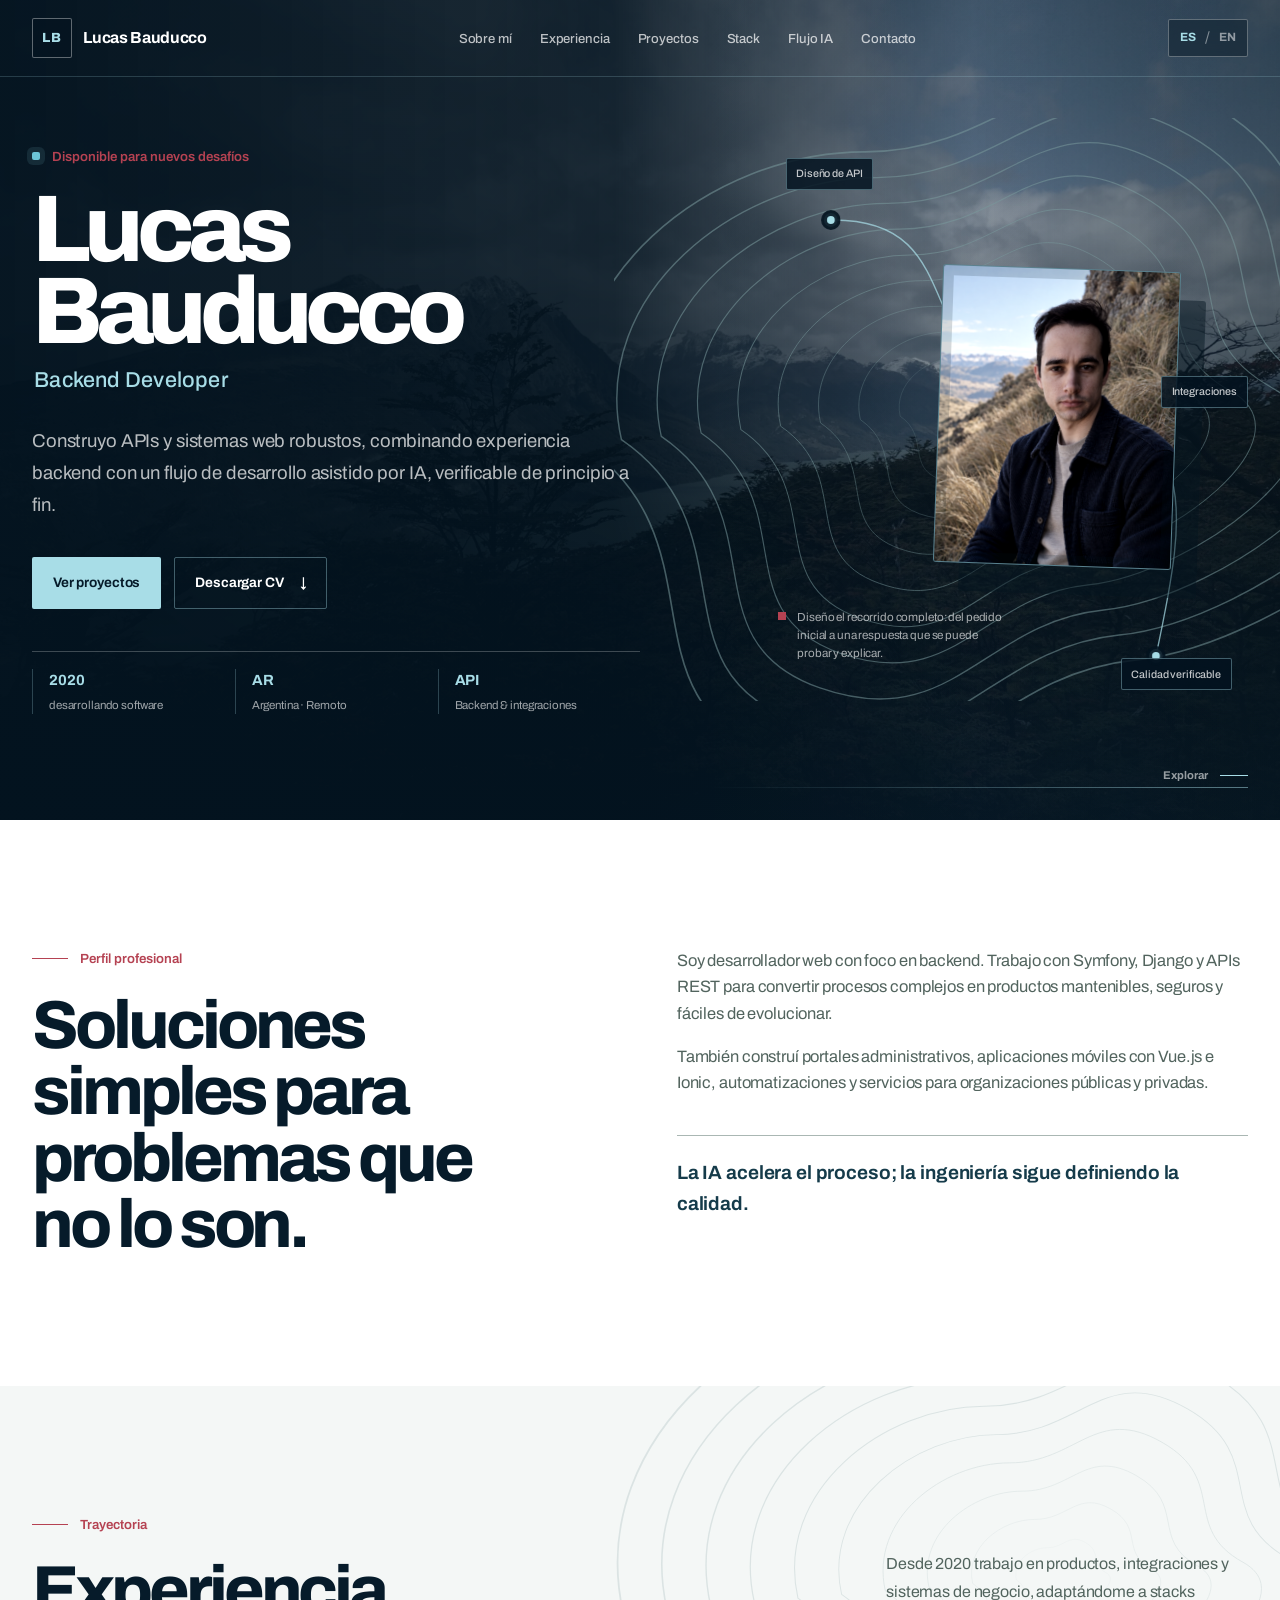
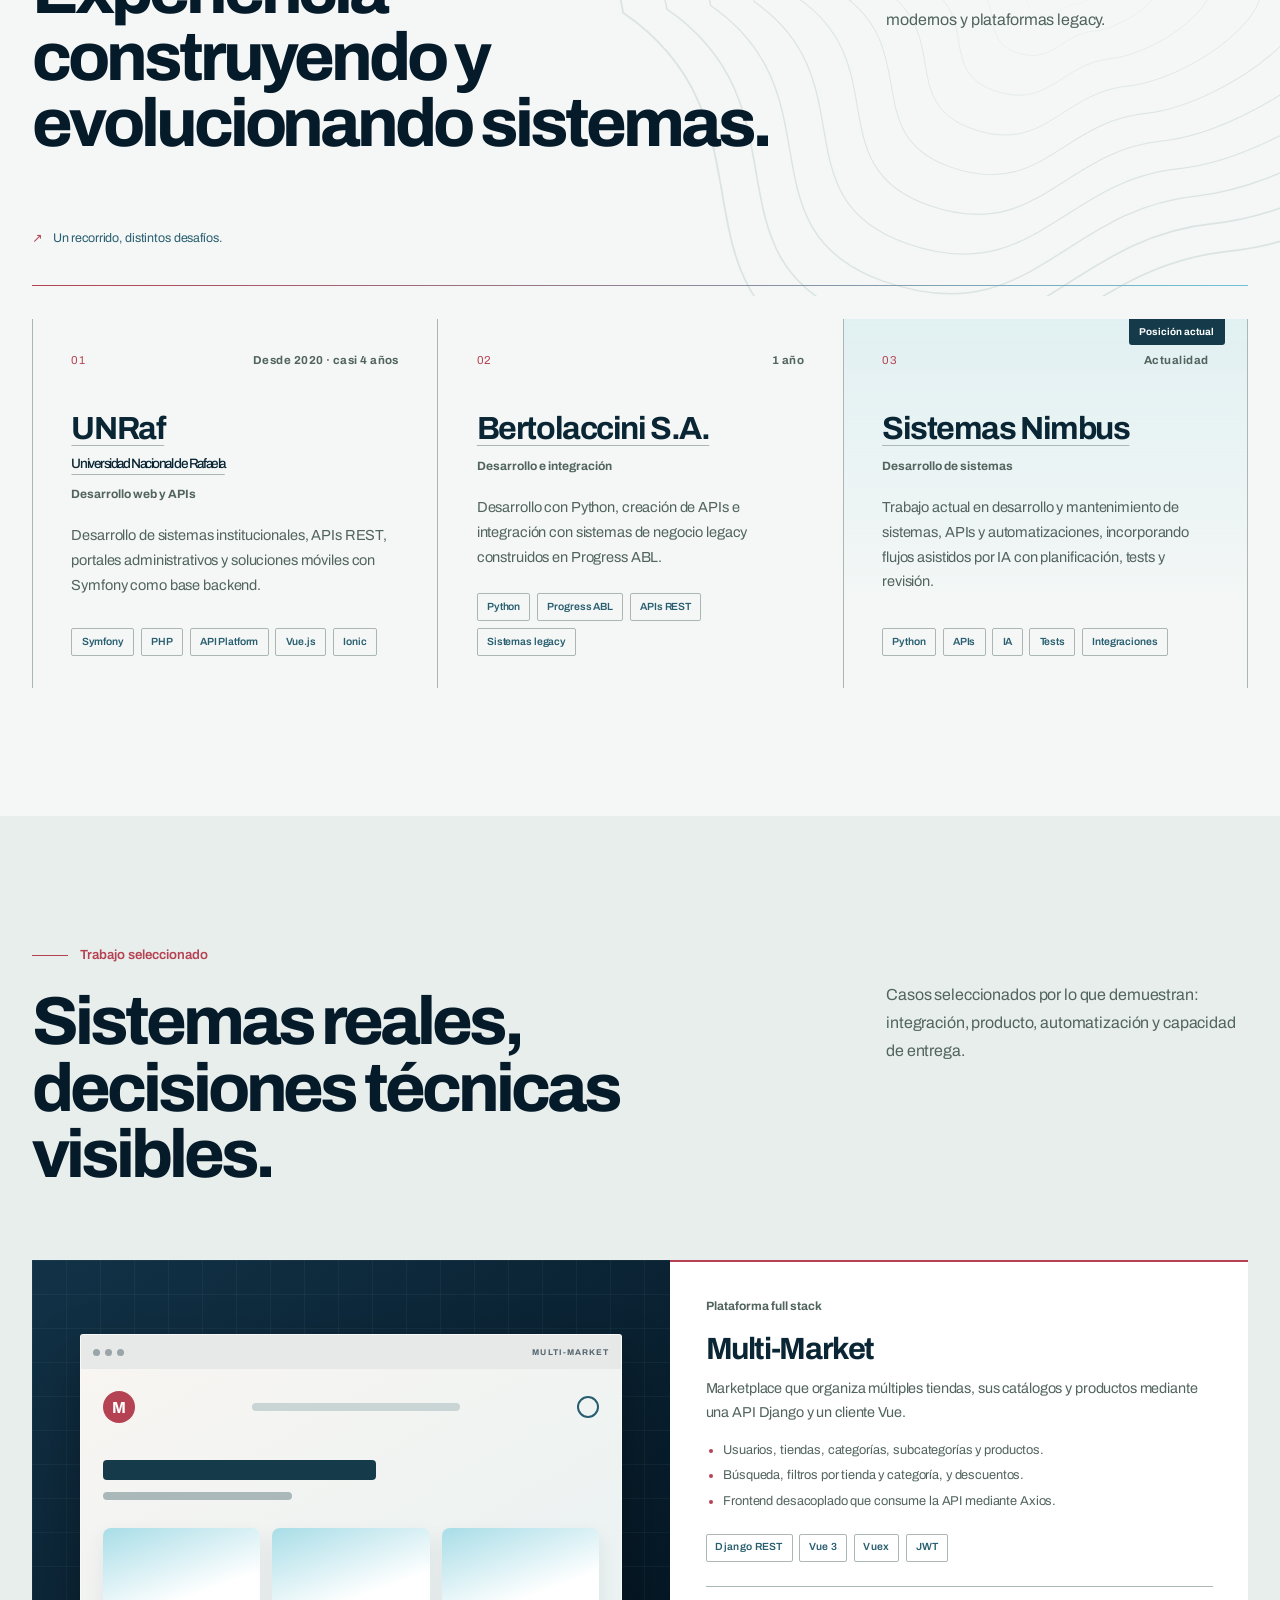
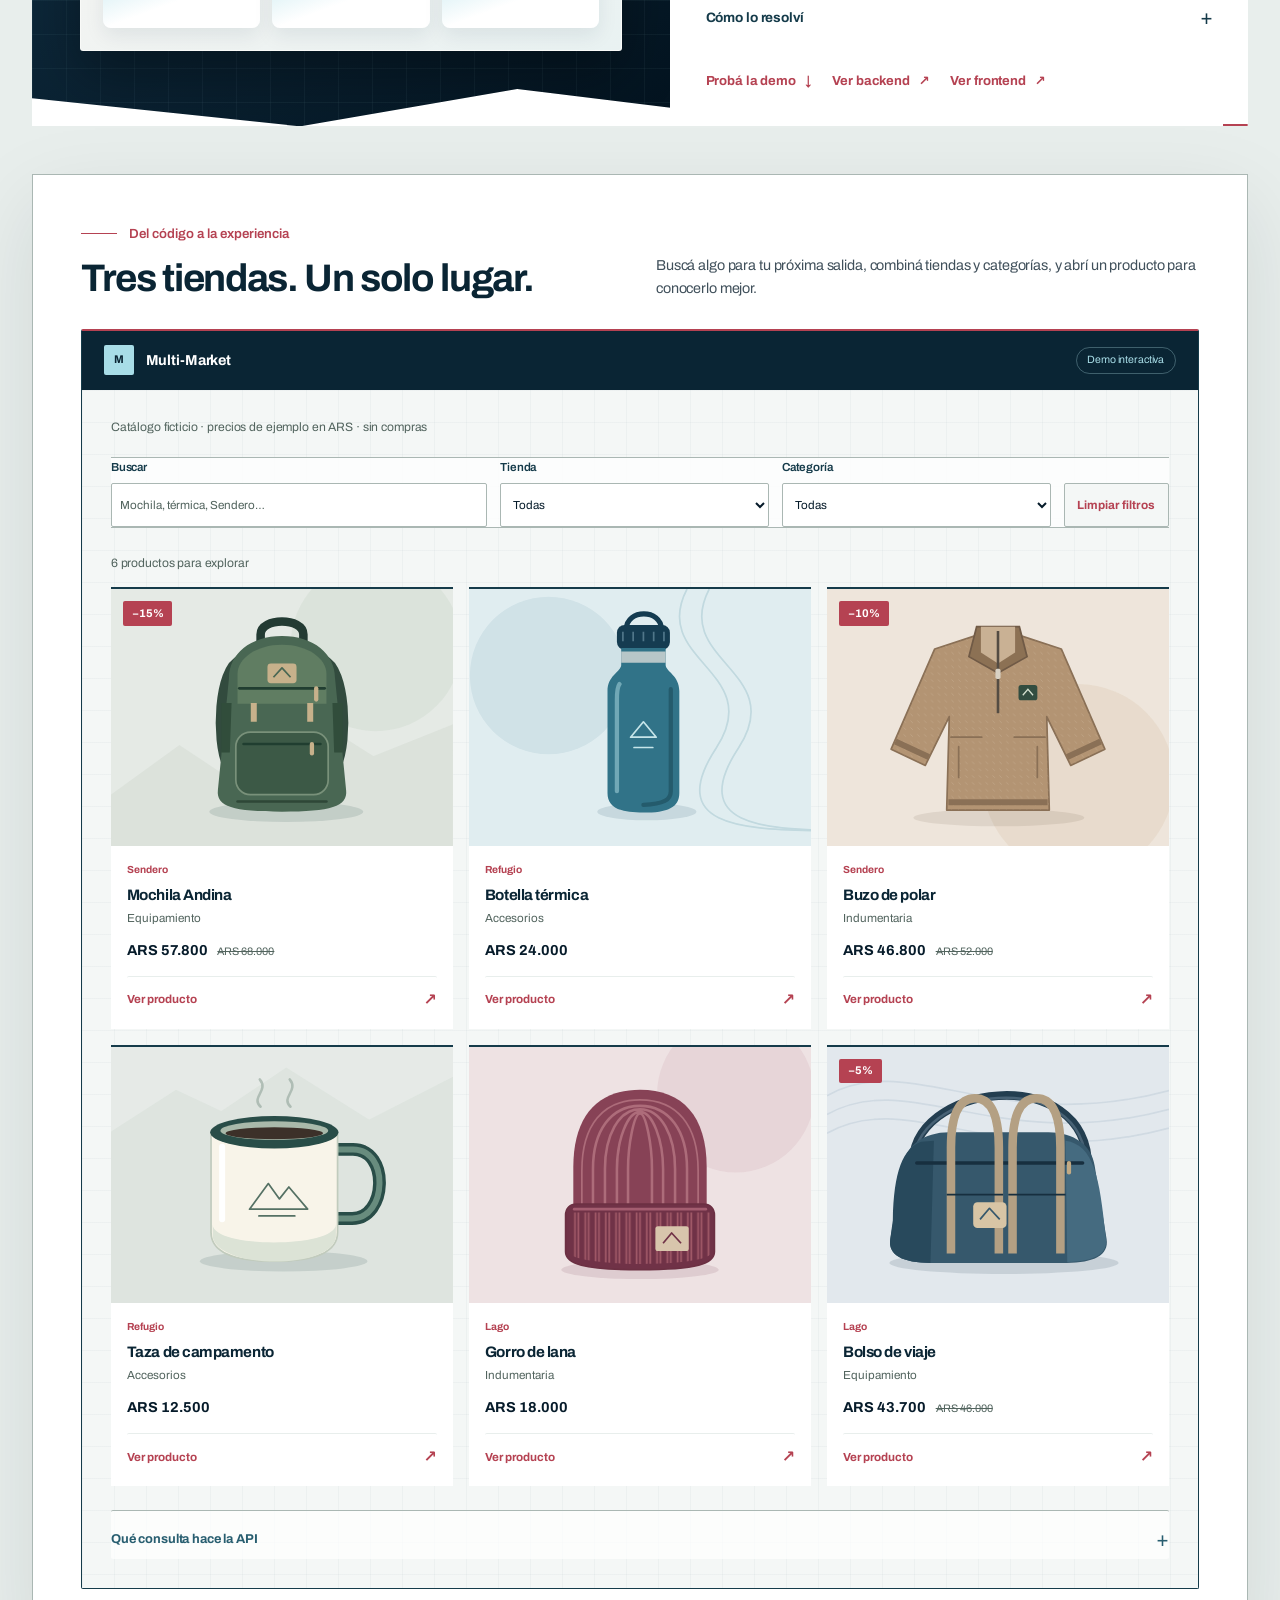
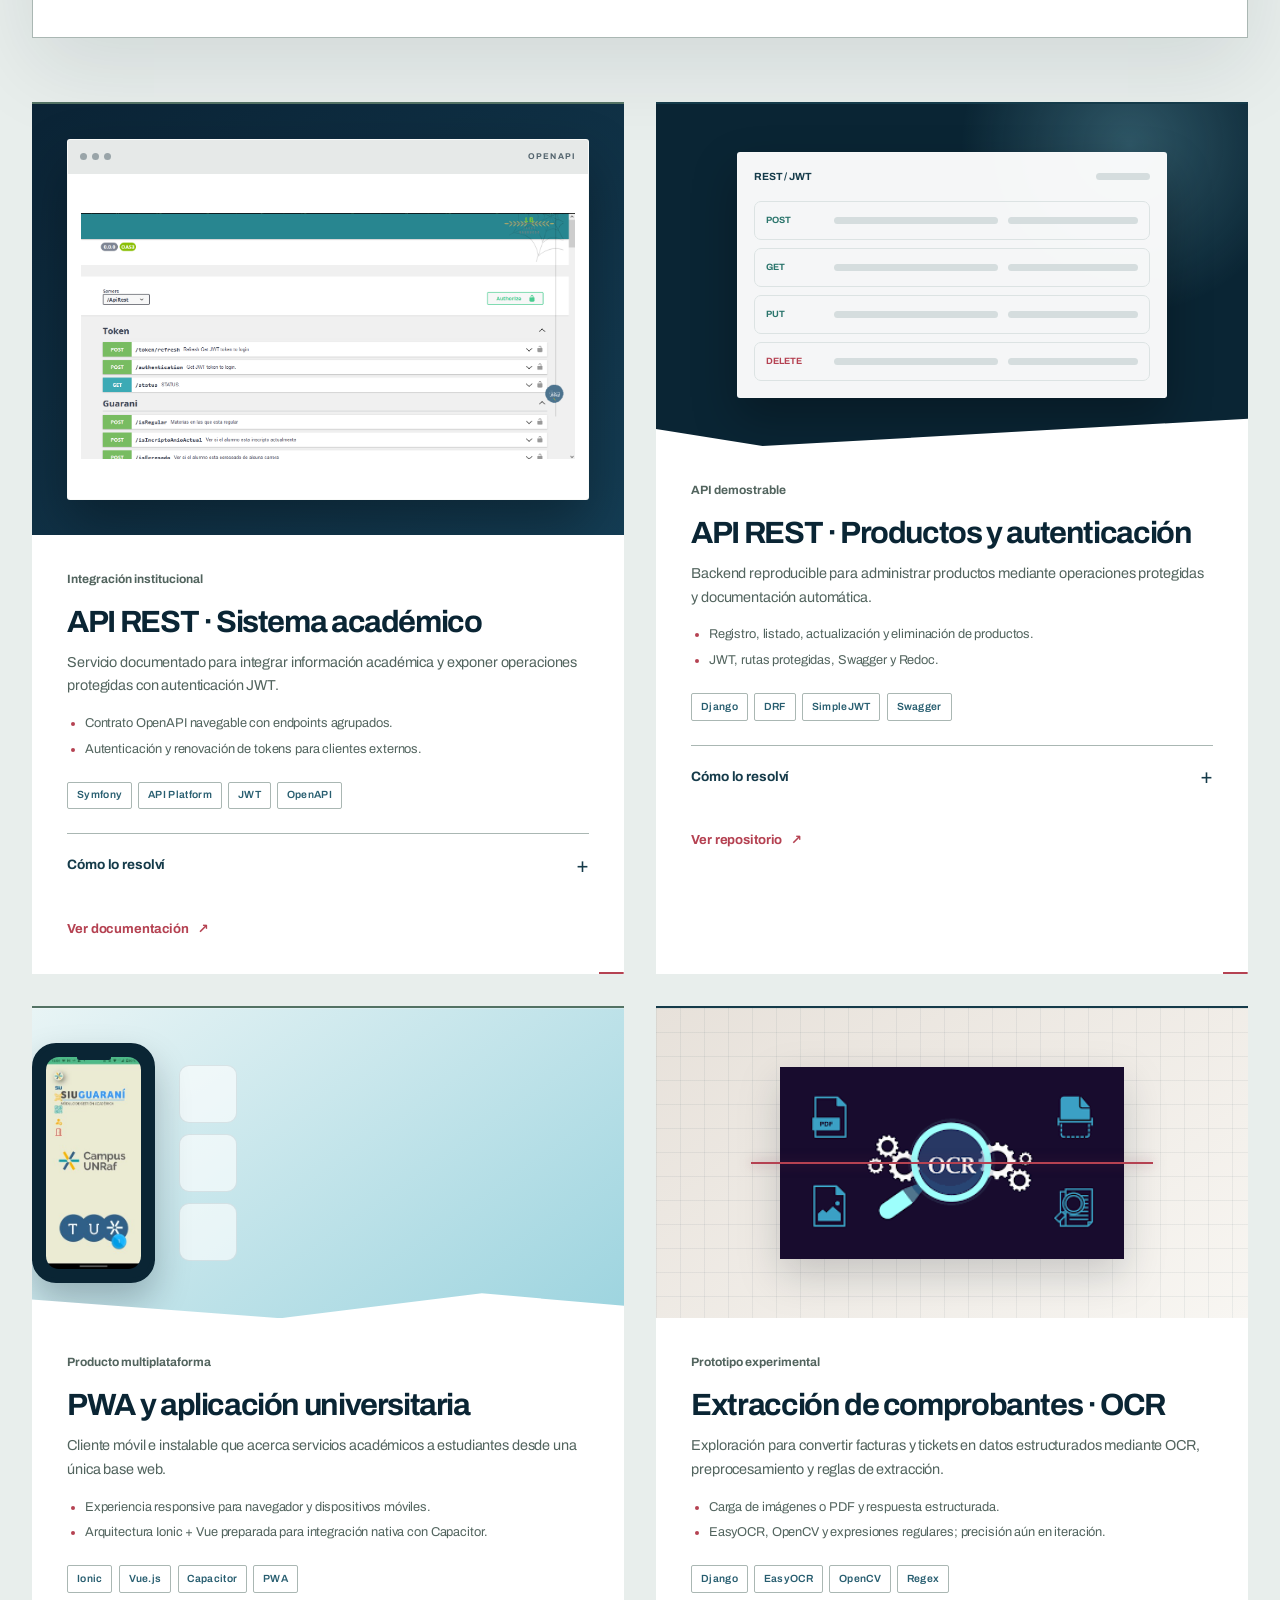
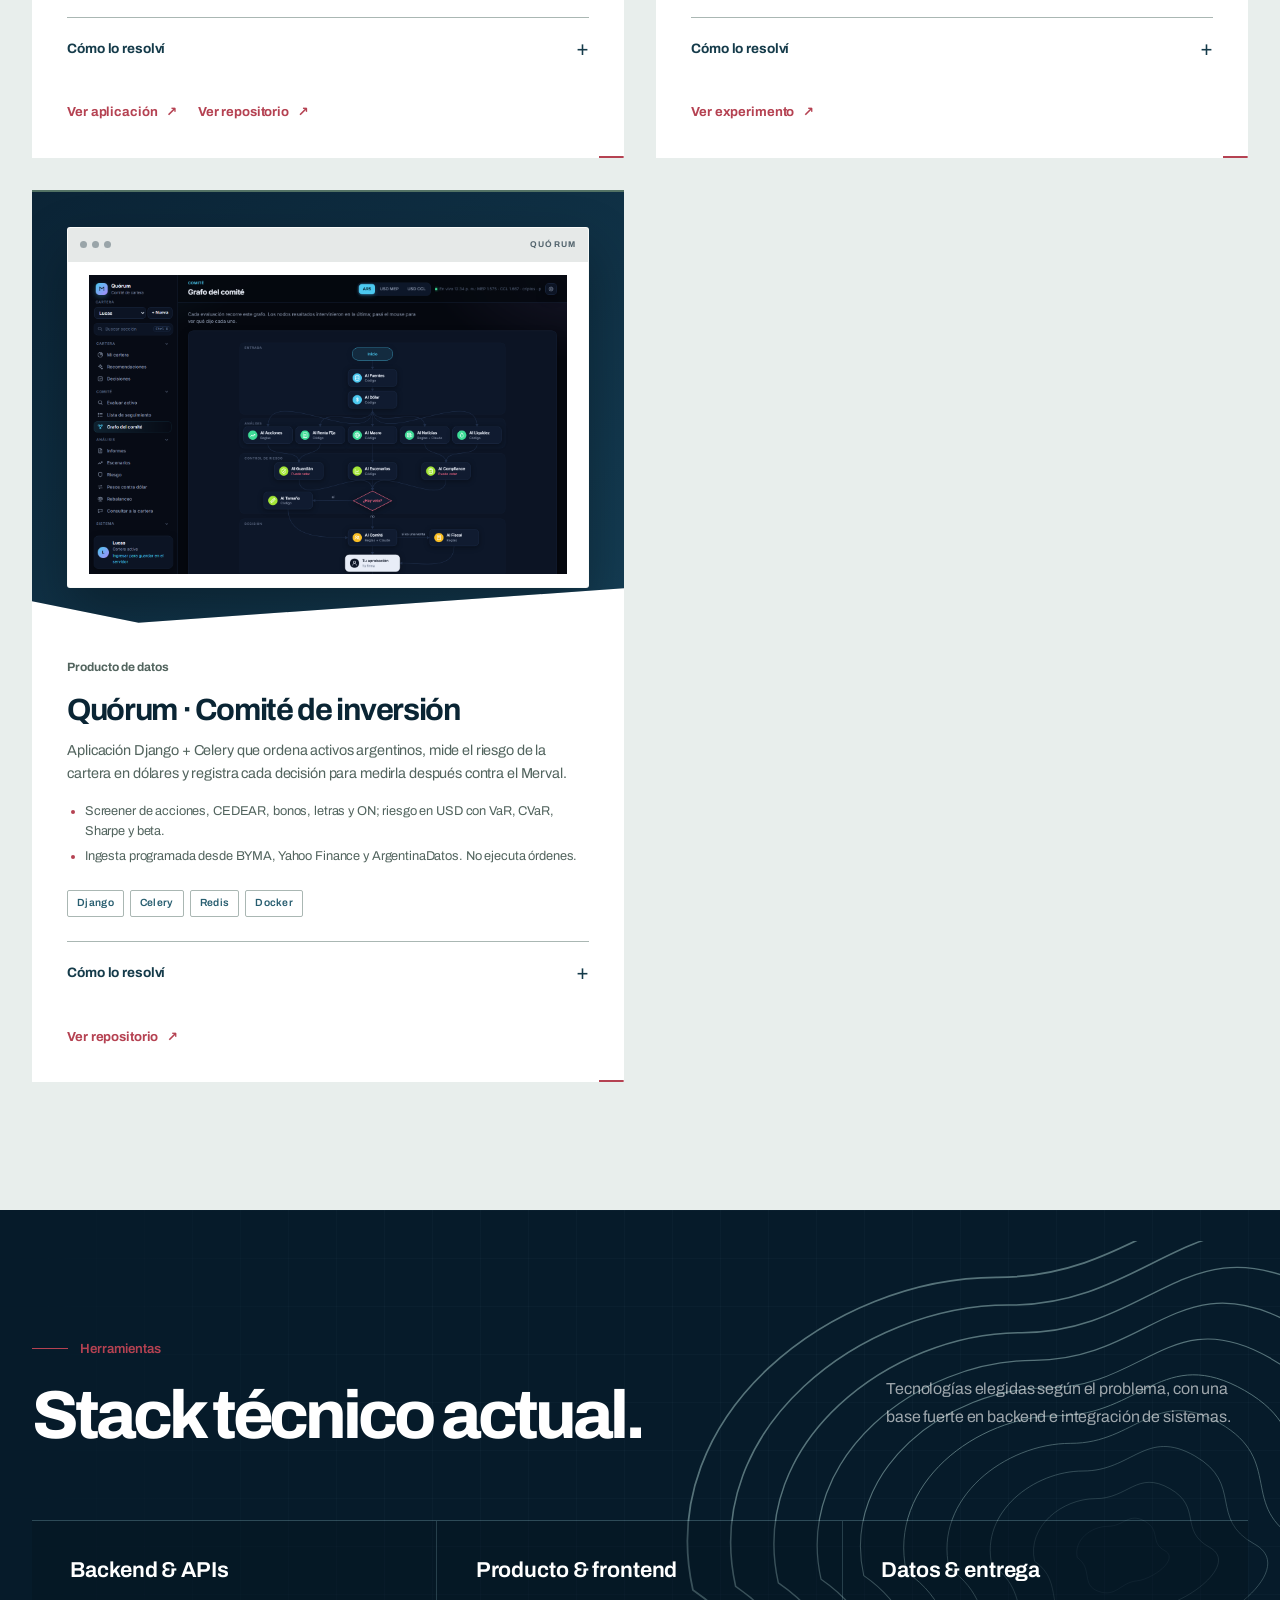
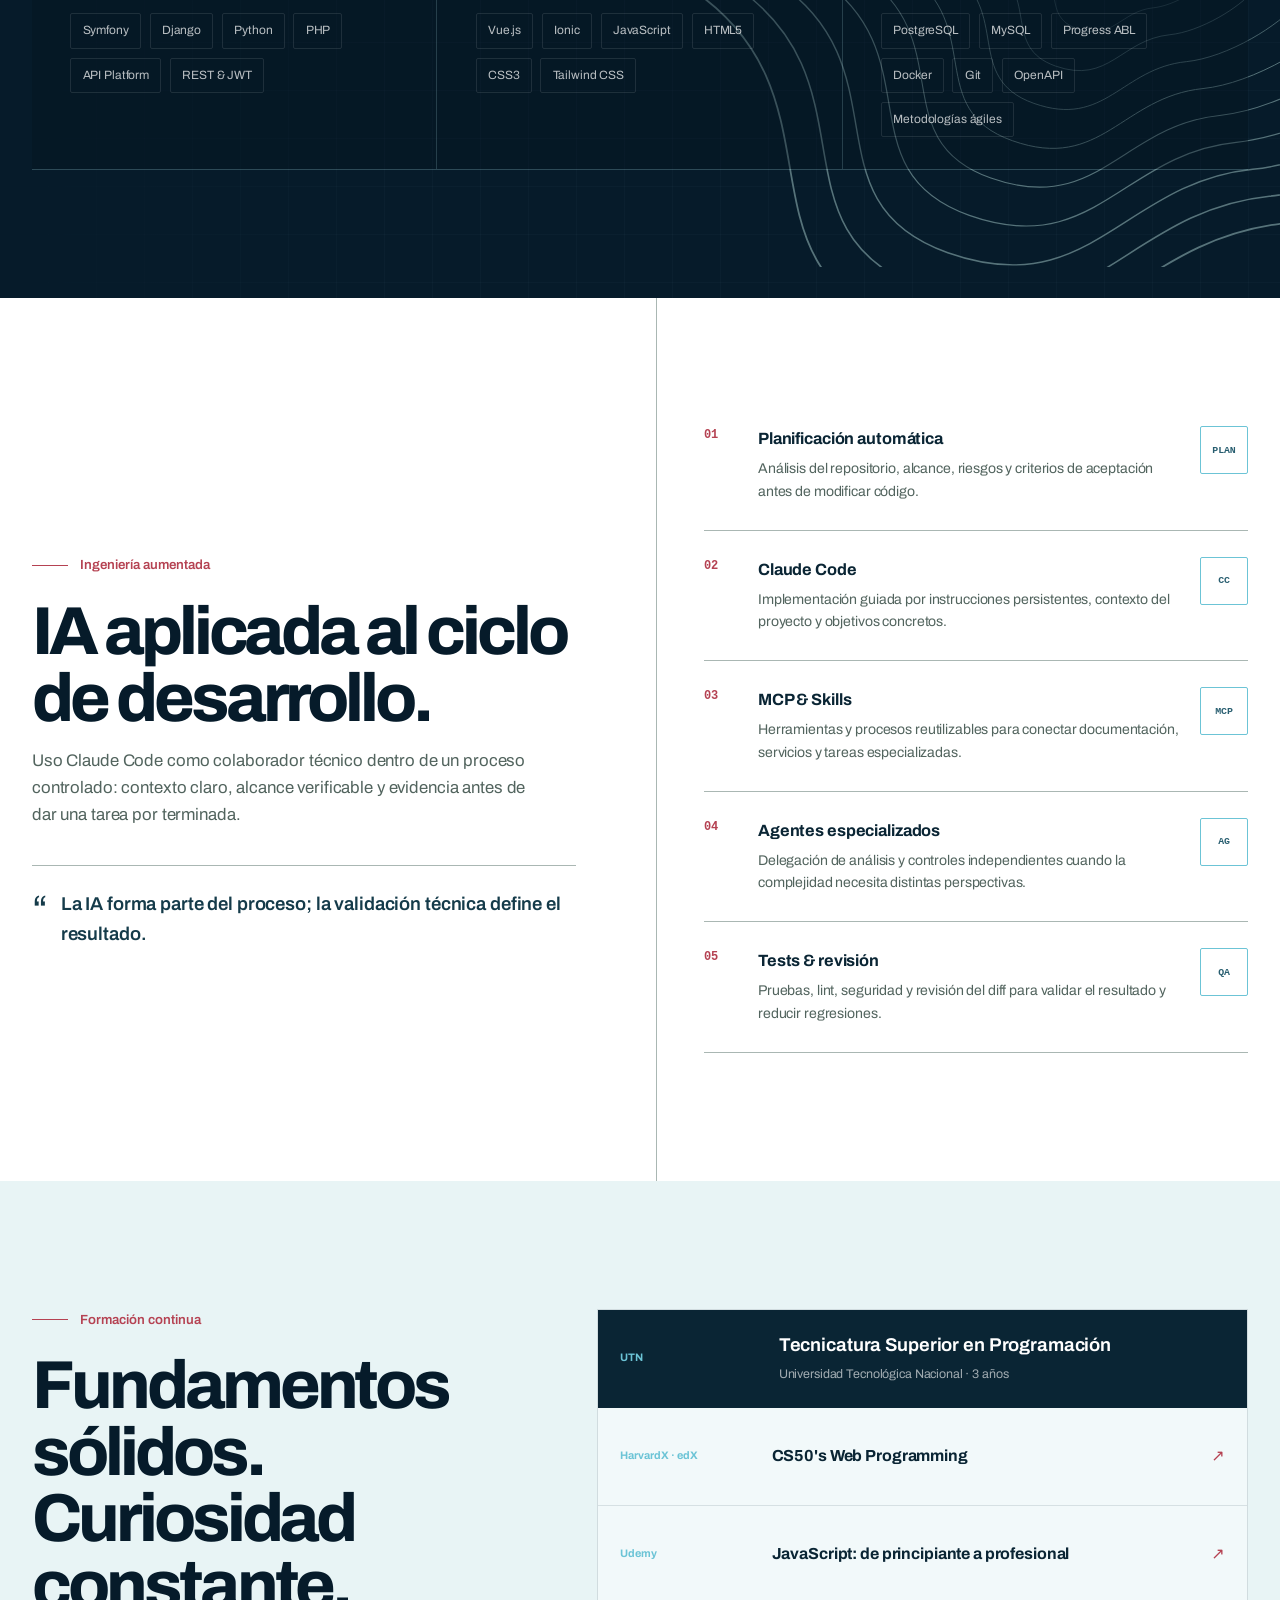
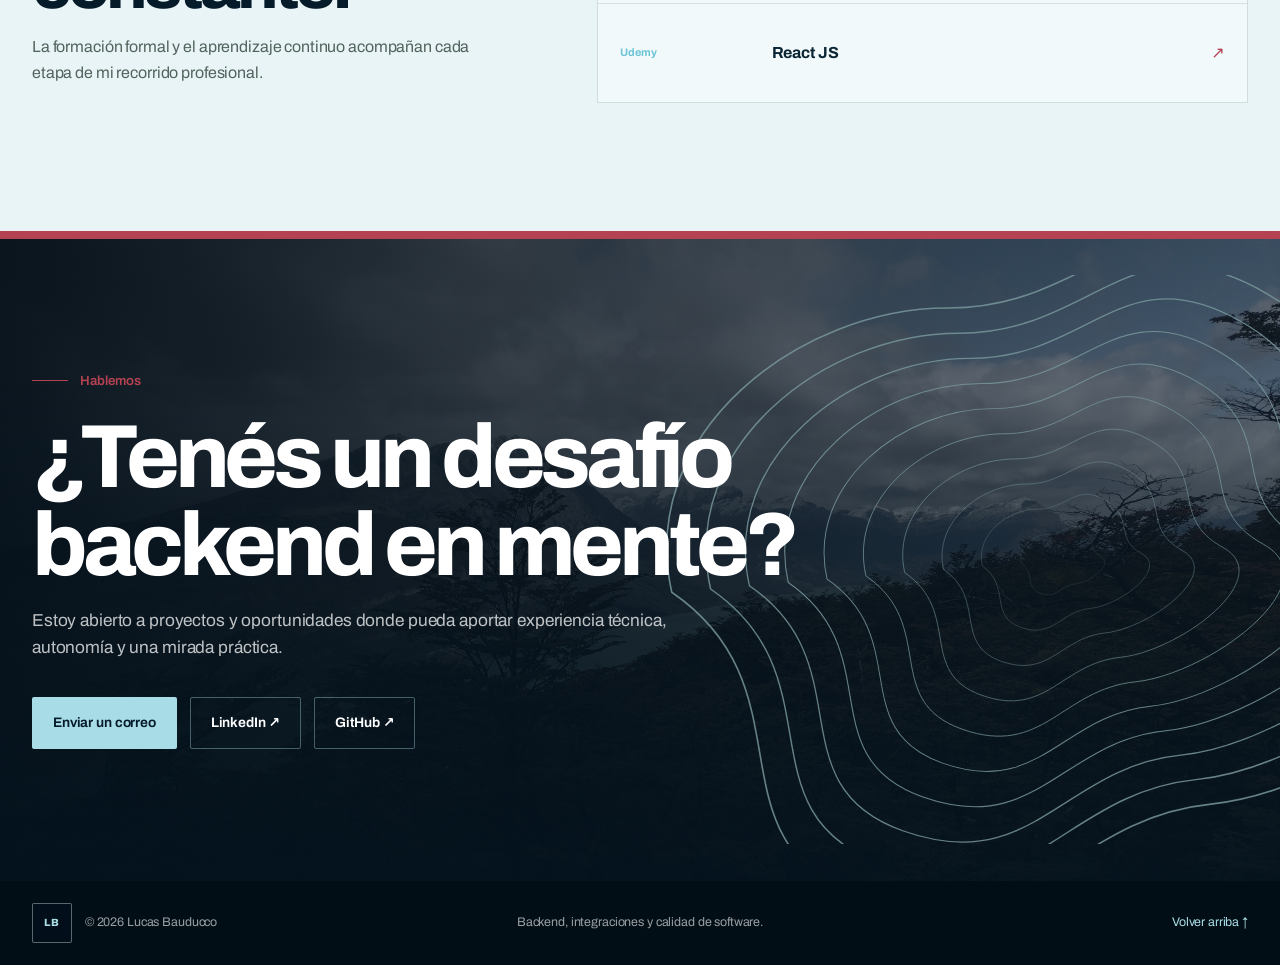
==== commit f339b893: "Agrega Quórum a los proyectos del portafolio Co-Authored-By: Claude Sonnet 5.5 <noreply@anthropic.co" ====
--- a/index.html
+++ b/index.html
@@ -17,10 +17,31 @@
   <link href="https://fonts.googleapis.com/css2?family=Archivo:wght@400;500;600;700;800&display=swap" rel="stylesheet">
   <link rel="stylesheet" href="assets/css/base.css">
   <link rel="stylesheet" href="assets/css/market-demo.css">
+  <link rel="stylesheet" href="assets/css/gift.css">
   <script src="assets/js/market-demo.js" defer></script>
+  <script src="assets/js/gift.js" defer></script>
 </head>
 <body>
   <a class="skip-link" href="#contenido" data-i18n="skip">Saltar al contenido</a>
+
+  <section class="gift-experience" id="gift-experience" aria-label="Carta privada" data-state="idle" hidden>
+    <div class="gift-stage">
+      <div class="gift-botanical gift-botanical-left" aria-hidden="true"></div>
+      <div class="gift-botanical gift-botanical-right" aria-hidden="true"></div>
+      <p class="gift-status" data-gift-status role="status" aria-live="polite"></p>
+      <button class="gift-envelope-button" type="button" data-gift-envelope aria-expanded="false" aria-controls="gift-letter" hidden>
+        <span class="gift-envelope-object" aria-hidden="true">
+          <span class="gift-envelope-back"></span>
+          <span class="gift-envelope-paper">Para vos</span>
+          <span class="gift-envelope-front"></span>
+          <span class="gift-envelope-flap"></span>
+          <span class="gift-envelope-seal">LA</span>
+        </span>
+        <span class="gift-envelope-prompt">Abrí esta carta</span>
+      </button>
+      <article class="gift-letter" id="gift-letter" data-gift-letter hidden></article>
+    </div>
+  </section>
 
   <header class="site-header" id="inicio">
     <div class="nav-shell">
@@ -351,6 +372,32 @@
                 </dl>
               </details>
               <div class="project-actions"><a class="text-link" href="https://github.com/lucasbauducco/zygo_api" target="_blank" rel="noopener noreferrer"><span data-i18n="viewExperiment">Ver experimento</span><span aria-hidden="true">↗</span></a></div>
+            </div>
+          </article>
+
+          <article class="project-card case-quorum">
+            <div class="project-media project-capture project-capture-api">
+              <div class="capture-window">
+                <div class="window-bar"><i></i><i></i><i></i><span>QUÓRUM</span></div>
+                <img src="assets/img/quorum-comite.png" width="1440" height="900" loading="lazy" decoding="async" alt="Grafo del comité de inversión de Quórum" data-i18n-alt="quorumAlt">
+              </div>
+            </div>
+            <div class="project-body">
+              <div class="project-kicker"><span>06</span><strong data-i18n="quorumType">Producto de datos</strong></div>
+              <h3 data-i18n="quorumTitle">Quórum · Comité de inversión</h3>
+              <p data-i18n="quorumDescription">Aplicación Django + Celery que ordena activos argentinos, mide el riesgo de la cartera en dólares y registra cada decisión para medirla después contra el Merval.</p>
+              <ul class="project-points"><li data-i18n="quorumPoint1">Screener de acciones, CEDEAR, bonos, letras y ON; riesgo en USD con VaR, CVaR, Sharpe y beta.</li><li data-i18n="quorumPoint2">Ingesta programada desde BYMA, Yahoo Finance y ArgentinaDatos. No ejecuta órdenes.</li></ul>
+              <div class="project-meta"><span>Django</span><span>Celery</span><span>Redis</span><span>Docker</span></div>
+              <details class="project-case">
+                <summary data-i18n-aria="quorumCaseAria" aria-label="Cómo lo resolví: Quórum"><span data-i18n="caseToggle">Cómo lo resolví</span><span class="case-toggle-icon" aria-hidden="true">+</span></summary>
+                <dl>
+                  <div><dt data-i18n="caseProblem">El problema</dt><dd data-i18n="quorumCaseProblem">Quien invierte en pesos y dólares en Argentina necesita ver la evidencia antes de decidir y comprobar después si el criterio acertó.</dd></div>
+                  <div><dt data-i18n="caseContribution">Mi aporte</dt><dd data-i18n="quorumCaseContribution">Diseñé y construí el backend, las tareas programadas, los motores de cálculo y un comité de 14 agentes en el navegador.</dd></div>
+                  <div><dt data-i18n="caseDecision">La decisión técnica</dt><dd data-i18n="quorumCaseDecision">Separé ingesta, base y motores; Celery Beat actualiza los datos en horario de mercado y, si BYMA no tiene precios vigentes, usa el último respaldo marcado como desactualizado.</dd></div>
+                  <div><dt data-i18n="caseOutcome">El resultado</dt><dd data-i18n="quorumCaseOutcome">Una herramienta informativa que corre en el propio servidor, con medición de cada selección a 30, 90 y 180 días contra el Merval en USD.</dd></div>
+                </dl>
+              </details>
+              <div class="project-actions"><a class="text-link" href="https://github.com/lucasbauducco/quorum" target="_blank" rel="noopener noreferrer"><span data-i18n="viewRepository">Ver repositorio</span><span aria-hidden="true">↗</span></a></div>
             </div>
           </article>
         </div>
@@ -567,6 +614,17 @@
         "ocrCaseContribution": "Construí un prototipo de carga de archivos, lectura OCR y extracción de campos.",
         "ocrCaseDecision": "Combiné preprocesamiento con OpenCV, lectura con EasyOCR y reglas con expresiones regulares.",
         "ocrCaseOutcome": "Un flujo experimental de archivo a respuesta estructurada. La extracción todavía presenta errores y requiere iteración según el documento.",
+        "quorumAlt": "Grafo del comité de inversión de Quórum",
+        "quorumType": "Producto de datos",
+        "quorumTitle": "Quórum · Comité de inversión",
+        "quorumDescription": "Aplicación Django + Celery que ordena activos argentinos, mide el riesgo de la cartera en dólares y registra cada decisión para medirla después contra el Merval.",
+        "quorumPoint1": "Screener de acciones, CEDEAR, bonos, letras y ON; riesgo en USD con VaR, CVaR, Sharpe y beta.",
+        "quorumPoint2": "Ingesta programada desde BYMA, Yahoo Finance y ArgentinaDatos. No ejecuta órdenes.",
+        "quorumCaseAria": "Cómo lo resolví: Quórum",
+        "quorumCaseProblem": "Quien invierte en pesos y dólares en Argentina necesita ver la evidencia antes de decidir y comprobar después si el criterio acertó.",
+        "quorumCaseContribution": "Diseñé y construí el backend, las tareas programadas, los motores de cálculo y un comité de 14 agentes en el navegador.",
+        "quorumCaseDecision": "Separé ingesta, base y motores; Celery Beat actualiza los datos en horario de mercado y, si BYMA no tiene precios vigentes, usa el último respaldo marcado como desactualizado.",
+        "quorumCaseOutcome": "Una herramienta informativa que corre en el propio servidor, con medición de cada selección a 30, 90 y 180 días contra el Merval en USD.",
         "mobileCaseAria": "Cómo lo resolví: Aplicación UNRaf",
         "mobileCaseProblem": "Acercar servicios universitarios a estudiantes desde una experiencia que funcione en distintos dispositivos.",
         "mobileCaseContribution": "Desarrollé el cliente de la aplicación con Ionic y Vue, reutilizando una base de interfaz web.",
@@ -708,6 +766,17 @@
         "ocrCaseContribution": "I built a prototype for file uploads, OCR reading and field extraction.",
         "ocrCaseDecision": "I combined OpenCV preprocessing, EasyOCR reading and regular-expression rules.",
         "ocrCaseOutcome": "An experimental file-to-structured-response flow. Extraction still produces errors and requires iteration depending on the document.",
+        "quorumAlt": "Investment committee graph in Quórum",
+        "quorumType": "Data product",
+        "quorumTitle": "Quórum · Investment committee",
+        "quorumDescription": "Django + Celery application that ranks Argentine assets, measures portfolio risk in dollars and records every decision to later measure it against the Merval.",
+        "quorumPoint1": "Screener for stocks, CEDEARs, bonds, T-bills and corporate bonds; USD risk with VaR, CVaR, Sharpe and beta.",
+        "quorumPoint2": "Scheduled ingestion from BYMA, Yahoo Finance and ArgentinaDatos. It never places orders.",
+        "quorumCaseAria": "How I built it: Quórum",
+        "quorumCaseProblem": "Anyone investing in pesos and dollars in Argentina needs to see the evidence before deciding, and check afterwards whether the criteria were right.",
+        "quorumCaseContribution": "I designed and built the backend, scheduled tasks, calculation engines and a 14-agent committee in the browser.",
+        "quorumCaseDecision": "I separated ingestion, storage and engines; Celery Beat refreshes data during market hours and, if BYMA has no current prices, falls back to the last snapshot flagged as stale.",
+        "quorumCaseOutcome": "An informational tool that runs on your own server, measuring every screener pick at 30, 90 and 180 days against the Merval in USD.",
         "mobileCaseAria": "How I built it: UNRaf application",
         "mobileCaseProblem": "Bring university services to students through an experience that works across devices.",
         "mobileCaseContribution": "I developed the application client with Ionic and Vue, reusing a web interface codebase.",
--- a/assets/css/gift.css
+++ b/assets/css/gift.css
@@ -0,0 +1,509 @@
+:root {
+  --gift-wine: #5a1f2e;
+  --gift-garnet: #7d3946;
+  --gift-paper: #f2ecd9;
+  --gift-ink: #332923;
+  --gift-leaf: #626b4d;
+  --gift-gold: #a27a43;
+  --gift-fresco: #aab29a;
+  --gift-lace: rgba(255, 253, 240, .88);
+}
+
+body.gift-route-active {
+  margin: 0;
+  overflow-x: hidden;
+  background: #756f5a;
+}
+
+body.gift-route-active > .skip-link,
+body.gift-route-active > .site-header,
+body.gift-route-active > #contenido,
+body.gift-route-active > .site-footer {
+  display: none !important;
+}
+
+.gift-experience {
+  min-height: 100vh;
+  color: var(--gift-ink);
+  font-family: Archivo, Arial, sans-serif;
+  isolation: isolate;
+}
+
+.gift-experience[hidden],
+.gift-experience [hidden] {
+  display: none !important;
+}
+
+.gift-stage {
+  position: relative;
+  min-height: 100vh;
+  padding: clamp(.75rem, 3vw, 2.75rem);
+  overflow: hidden;
+  background:
+    linear-gradient(rgba(44, 38, 29, .08), rgba(44, 38, 29, .22)),
+    url('../img/gift-renaissance-background.png') center top / max(100%, 60rem) auto repeat-y,
+    #d6d0b9;
+}
+
+.gift-stage::before {
+  position: fixed;
+  inset: 0;
+  z-index: -2;
+  background: linear-gradient(90deg, rgba(43, 35, 27, .18), transparent 24%, transparent 76%, rgba(43, 35, 27, .18));
+  content: "";
+}
+
+.gift-stage::after {
+  position: fixed;
+  inset: .55rem;
+  z-index: -1;
+  border: 1px solid rgba(250, 239, 203, .4);
+  pointer-events: none;
+  content: "";
+}
+
+.gift-botanical {
+  position: fixed;
+  width: min(30vw, 25rem);
+  aspect-ratio: .72;
+  display: none;
+  pointer-events: none;
+}
+
+.gift-botanical::before,
+.gift-botanical::after {
+  position: absolute;
+  width: 45%;
+  height: 24%;
+  border: 2px solid rgba(224, 205, 160, .54);
+  border-left: 0;
+  border-radius: 0 100% 0 100%;
+  content: "";
+}
+
+.gift-botanical-left {
+  left: -4rem;
+  bottom: -5rem;
+  transform: rotate(-22deg);
+  border-right: 2px solid rgba(224, 205, 160, .5);
+}
+
+.gift-botanical-left::before { right: 0; top: 14%; transform: rotate(-25deg); }
+.gift-botanical-left::after { right: 7%; top: 47%; transform: rotate(18deg) scale(.82); }
+
+.gift-botanical-right {
+  top: -7rem;
+  right: -3rem;
+  transform: rotate(155deg);
+  border-right: 2px solid rgba(224, 205, 160, .5);
+}
+
+.gift-botanical-right::before { right: 0; top: 18%; transform: rotate(-18deg); }
+.gift-botanical-right::after { right: 5%; top: 49%; transform: rotate(21deg) scale(.76); }
+
+.gift-status {
+  position: relative;
+  z-index: 5;
+  width: fit-content;
+  max-width: 32rem;
+  margin: 0 auto 1rem;
+  color: #fff9e9;
+  font-size: .9rem;
+  line-height: 1.5;
+  text-align: center;
+}
+
+[data-state="ready"] .gift-status,
+[data-state="opening"] .gift-status,
+[data-state="open"] .gift-status {
+  position: absolute;
+  width: 1px;
+  height: 1px;
+  padding: 0;
+  margin: -1px;
+  overflow: hidden;
+  clip: rect(0, 0, 0, 0);
+  white-space: nowrap;
+}
+
+[data-state="error"] .gift-status {
+  margin-top: 35vh;
+  padding: 1rem 1.25rem;
+  color: var(--gift-paper);
+  background: rgba(44, 33, 30, .72);
+  border: 1px solid rgba(243, 233, 210, .32);
+  border-radius: .25rem;
+}
+
+.gift-envelope-button {
+  position: absolute;
+  top: 50%;
+  left: 50%;
+  width: min(88vw, 30rem);
+  padding: 3rem 1rem 1rem;
+  color: #fff7e7;
+  background: transparent;
+  border: 0;
+  transform: translate(-50%, -50%);
+  cursor: pointer;
+}
+
+.gift-envelope-button:focus-visible {
+  outline: 3px solid #f7d989;
+  outline-offset: .6rem;
+  border-radius: .25rem;
+}
+
+.gift-envelope-object {
+  position: relative;
+  display: block;
+  width: 100%;
+  aspect-ratio: 1.55;
+  filter: drop-shadow(0 1.7rem 1.5rem rgba(43, 28, 21, .5));
+  perspective: 900px;
+}
+
+.gift-envelope-back,
+.gift-envelope-front,
+.gift-envelope-flap,
+.gift-envelope-paper {
+  position: absolute;
+  inset: 0;
+  display: block;
+  border-radius: .35rem;
+}
+
+.gift-envelope-back {
+  background: linear-gradient(145deg, #762d3d, var(--gift-wine));
+  box-shadow: inset 0 0 0 1px rgba(255,255,255,.1);
+}
+
+.gift-envelope-paper {
+  top: 8%;
+  right: 7%;
+  bottom: 7%;
+  left: 7%;
+  display: grid;
+  place-items: start center;
+  padding-top: 2.3rem;
+  color: var(--gift-wine);
+  font: italic 500 clamp(1.15rem, 3vw, 1.7rem)/1 'Cormorant Garamond', Georgia, serif;
+  background: var(--gift-paper);
+  transform: translateY(0);
+}
+
+.gift-envelope-front {
+  z-index: 3;
+  background:
+    linear-gradient(32deg, var(--gift-wine) 49.3%, transparent 50%) bottom left / 51% 100% no-repeat,
+    linear-gradient(-32deg, var(--gift-garnet) 49.3%, transparent 50%) bottom right / 51% 100% no-repeat,
+    linear-gradient(0deg, #682337, #682337) bottom / 100% 54% no-repeat;
+  box-shadow: inset 0 -1px 0 rgba(0,0,0,.16);
+}
+
+.gift-envelope-flap {
+  z-index: 4;
+  height: 58%;
+  background: linear-gradient(160deg, #87384b, var(--gift-wine));
+  clip-path: polygon(0 0, 100% 0, 50% 100%);
+  transform-origin: top center;
+  backface-visibility: hidden;
+}
+
+.gift-envelope-seal {
+  position: absolute;
+  top: 45%;
+  left: 50%;
+  z-index: 5;
+  display: grid;
+  width: clamp(3.25rem, 12vw, 4.8rem);
+  aspect-ratio: 1;
+  place-items: center;
+  color: #f7deb0;
+  font: 700 clamp(.8rem, 2.5vw, 1.1rem)/1 Georgia, serif;
+  letter-spacing: .08em;
+  background:
+    radial-gradient(circle at 38% 30%, #d3ad63, transparent 8%),
+    radial-gradient(circle, #a77632 0 57%, #c8a255 59% 65%, #815622 67%);
+  border-radius: 50%;
+  transform: translate(-50%, -50%) rotate(-7deg);
+  box-shadow: 0 .35rem .55rem rgba(37, 12, 18, .4);
+}
+
+.gift-envelope-prompt {
+  display: inline-block;
+  margin-top: 1.7rem;
+  padding: .7rem 1rem;
+  font: 600 1.08rem/1.2 'Cormorant Garamond', Georgia, serif;
+  letter-spacing: .025em;
+  text-shadow: 0 1px 1px rgba(0,0,0,.35);
+}
+
+[data-state="opening"] .gift-envelope-seal {
+  opacity: 0;
+  transform: translate(-50%, -50%) rotate(12deg) scale(.45);
+  transition: transform .24s ease, opacity .22s ease;
+}
+
+[data-state="opening"] .gift-envelope-flap {
+  z-index: 1;
+  transform: rotateX(178deg);
+  transition: transform .45s cubic-bezier(.4, 0, .2, 1) .16s, z-index 0s .38s;
+}
+
+[data-state="opening"] .gift-envelope-paper {
+  z-index: 2;
+  transform: translateY(-42%);
+  transition: transform .52s cubic-bezier(.2, .72, .22, 1) .48s;
+}
+
+[data-state="opening"] .gift-envelope-prompt {
+  opacity: 0;
+  transition: opacity .2s ease;
+}
+
+.gift-letter {
+  width: min(100%, 58rem);
+  margin: 0 auto;
+  padding: 0;
+  color: var(--gift-ink);
+  font-family: 'Cormorant Garamond', Georgia, serif;
+  background:
+    radial-gradient(circle at 16% 38%, rgba(125, 108, 73, .08), transparent 22rem),
+    repeating-linear-gradient(5deg, transparent 0 6px, rgba(96, 78, 52, .025) 7px 8px),
+    var(--gift-paper);
+  border: 1px solid rgba(89, 72, 48, .28);
+  box-shadow: 0 2rem 5rem rgba(36, 27, 20, .45);
+}
+
+.gift-letter-header {
+  position: relative;
+  display: grid;
+  min-height: clamp(15rem, 34vw, 23rem);
+  padding: clamp(3rem, 8vw, 6rem) 1.5rem;
+  place-content: center;
+  text-align: center;
+  background:
+    linear-gradient(rgba(35, 31, 23, .08), rgba(29, 27, 21, .34)),
+    url('../img/gift-renaissance-background.png') center top / 100% auto no-repeat;
+  border-bottom: .8rem solid var(--gift-lace);
+  isolation: isolate;
+}
+
+.gift-letter-header::after,
+.gift-letter-closing::before {
+  position: absolute;
+  right: 0;
+  left: 0;
+  height: .8rem;
+  background:
+    radial-gradient(circle at 50% 0, transparent 33%, var(--gift-lace) 36% 62%, transparent 65%) 0 0 / 1rem .8rem repeat-x,
+    linear-gradient(var(--gift-lace), var(--gift-lace)) center top / 100% .18rem no-repeat;
+  content: "";
+}
+
+.gift-letter-header::after {
+  bottom: -.8rem;
+}
+
+.gift-letter-subtitle {
+  margin: 0 0 .65rem;
+  color: #fff8df;
+  font: italic 500 clamp(1rem, 2vw, 1.35rem)/1.4 'Cormorant Garamond', Georgia, serif;
+  letter-spacing: .04em;
+  text-shadow: 0 1px .35rem rgba(30, 22, 15, .9);
+}
+
+.gift-letter h1 {
+  max-width: none;
+  margin: 0;
+  color: #fffbea;
+  font: 400 clamp(2.65rem, 7vw, 5.6rem)/.96 Italiana, Georgia, serif;
+  letter-spacing: -.025em;
+  text-wrap: balance;
+  text-shadow: 0 2px .6rem rgba(28, 20, 14, .88);
+}
+
+.gift-letter h1:focus { outline: none; }
+
+.gift-intro,
+.gift-memory {
+  display: grid;
+  align-items: center;
+  gap: clamp(1.5rem, 5vw, 4.5rem);
+}
+
+.gift-intro {
+  grid-template-columns: minmax(0, .9fr) minmax(18rem, 1.1fr);
+  padding: clamp(3rem, 7vw, 5.5rem) clamp(1.5rem, 7vw, 5.5rem);
+}
+
+.gift-intro-copy,
+.gift-prose {
+  max-width: 38rem;
+}
+
+.gift-salutation {
+  margin-bottom: .75rem !important;
+  color: var(--gift-wine);
+  font: italic 500 clamp(1.85rem, 3vw, 2.7rem)/1 'Cormorant Garamond', Georgia, serif !important;
+  font-style: italic;
+}
+
+.gift-letter p {
+  margin: 0;
+  font-size: clamp(1.04rem, 1.65vw, 1.2rem);
+  line-height: 1.68;
+}
+
+.gift-prose h2 {
+  margin: 0 0 .8rem;
+  color: var(--gift-wine);
+  font: italic 500 clamp(1.75rem, 3vw, 2.5rem)/1.05 'Cormorant Garamond', Georgia, serif;
+}
+
+.gift-prose-pair {
+  display: grid;
+  grid-template-columns: repeat(2, minmax(0, 1fr));
+  gap: clamp(2rem, 6vw, 4.5rem);
+  padding: clamp(3rem, 7vw, 5rem) clamp(1.5rem, 7vw, 5.5rem);
+  border-top: 1px solid rgba(90, 31, 46, .2);
+  border-bottom: 1px solid rgba(90, 31, 46, .2);
+}
+
+.gift-memory {
+  grid-template-columns: repeat(2, minmax(0, 1fr));
+  padding: clamp(3rem, 7vw, 5.5rem) clamp(1.5rem, 7vw, 5.5rem);
+}
+
+.gift-memory-daily {
+  background:
+    radial-gradient(ellipse at 14% 12%, rgba(250, 242, 207, .48), transparent 18rem),
+    radial-gradient(circle at 83% 64%, rgba(92, 106, 71, .12), transparent 17rem),
+    var(--gift-fresco);
+  border-top: .8rem solid var(--gift-lace);
+  border-bottom: 1px solid rgba(74, 80, 60, .25);
+}
+
+.gift-memory-evening,
+.gift-memory-promise {
+  background: rgba(170, 178, 154, .74);
+  border-bottom: 1px solid rgba(74, 80, 60, .22);
+}
+
+.gift-memory-evening { grid-template-columns: minmax(18rem, .85fr) minmax(0, 1.15fr); }
+.gift-memory-promise { grid-template-columns: minmax(0, 1.1fr) minmax(18rem, .9fr); }
+
+.gift-photo {
+  position: relative;
+  align-self: start;
+  margin: 0;
+  padding: clamp(.65rem, 1.5vw, 1rem);
+  background:
+    linear-gradient(135deg, rgba(255, 241, 192, .52), transparent 38%, rgba(62, 41, 22, .32)),
+    repeating-linear-gradient(92deg, rgba(83, 55, 29, .12) 0 1px, transparent 1px 5px),
+    #b69a61;
+  border: 3px ridge #c9ad74;
+  box-shadow:
+    inset 0 0 0 2px #715536,
+    inset 0 0 0 4px rgba(243, 220, 163, .65),
+    0 .35rem .5rem rgba(58, 40, 22, .16),
+    0 1rem 1.8rem rgba(63, 42, 31, .27);
+}
+
+.gift-photo::after {
+  position: absolute;
+  inset: .3rem;
+  border: 1px solid rgba(255, 232, 178, .72);
+  box-shadow: inset 0 0 0 1px rgba(77, 54, 28, .45);
+  pointer-events: none;
+  content: "";
+}
+
+.gift-photo img {
+  display: block;
+  width: 100%;
+  height: auto;
+  outline: 2px ridge #dcc79b;
+}
+
+.gift-photo-sea { transform: rotate(-1.5deg); }
+.gift-photo-daily { transform: rotate(.6deg); }
+.gift-photo-evening { transform: rotate(1.2deg); }
+.gift-photo-promise { transform: rotate(-1deg); }
+
+.gift-letter-closing {
+  position: relative;
+  display: grid;
+  min-height: clamp(25rem, 58vw, 38rem);
+  max-width: none;
+  margin: 0;
+  padding: clamp(9rem, 25vw, 17rem) clamp(2rem, 9vw, 7rem) clamp(3rem, 8vw, 5.5rem);
+  place-content: end center;
+  color: #fff9e6;
+  text-align: center;
+  background:
+    linear-gradient(0deg, rgba(67, 31, 33, .78), rgba(54, 47, 37, .08) 72%),
+    url('../img/gift-renaissance-background.png') center bottom / 100% auto no-repeat,
+    var(--gift-fresco);
+  text-shadow: 0 1px .4rem rgba(35, 21, 18, .92);
+}
+
+.gift-letter-closing::before { top: 0; }
+
+.gift-letter-closing p {
+  max-width: 37rem;
+  font-size: clamp(1.25rem, 2.4vw, 1.75rem);
+}
+
+.gift-signature {
+  margin-top: 1.25rem !important;
+  color: #f2d4ba;
+  font: italic 500 clamp(2.3rem, 5vw, 4rem)/1 'Cormorant Garamond', Georgia, serif !important;
+}
+
+@media (max-width: 720px) {
+  .gift-stage {
+    padding: .45rem;
+    background-size: auto 74rem;
+  }
+  .gift-stage::after { inset: .45rem; }
+  .gift-botanical { width: 48vw; opacity: .28; }
+  .gift-envelope-button { width: min(94vw, 32rem); }
+  .gift-letter-header {
+    min-height: 15rem;
+    padding: 3.5rem 1rem;
+    background-size: auto 23rem;
+  }
+  .gift-intro,
+  .gift-memory,
+  .gift-memory-evening,
+  .gift-memory-promise,
+  .gift-prose-pair {
+    grid-template-columns: 1fr;
+  }
+  .gift-intro { gap: 2rem; }
+  .gift-intro-copy { order: -1; }
+  .gift-memory-evening .gift-prose { order: 2; }
+  .gift-letter-closing {
+    min-height: 27rem;
+    padding: 12rem 1.35rem 2.5rem;
+    background-size: auto 38rem;
+  }
+}
+
+@media (max-height: 450px) and (orientation: landscape) {
+  .gift-envelope-button { width: min(68vw, 28rem); padding-top: 1rem; }
+  .gift-envelope-prompt { margin-top: .7rem; }
+  .gift-letter { padding-top: 2.5rem; }
+}
+
+@media (prefers-reduced-motion: reduce) {
+  .gift-experience *,
+  .gift-experience *::before,
+  .gift-experience *::after {
+    scroll-behavior: auto !important;
+    animation: none !important;
+    transition: none !important;
+  }
+}
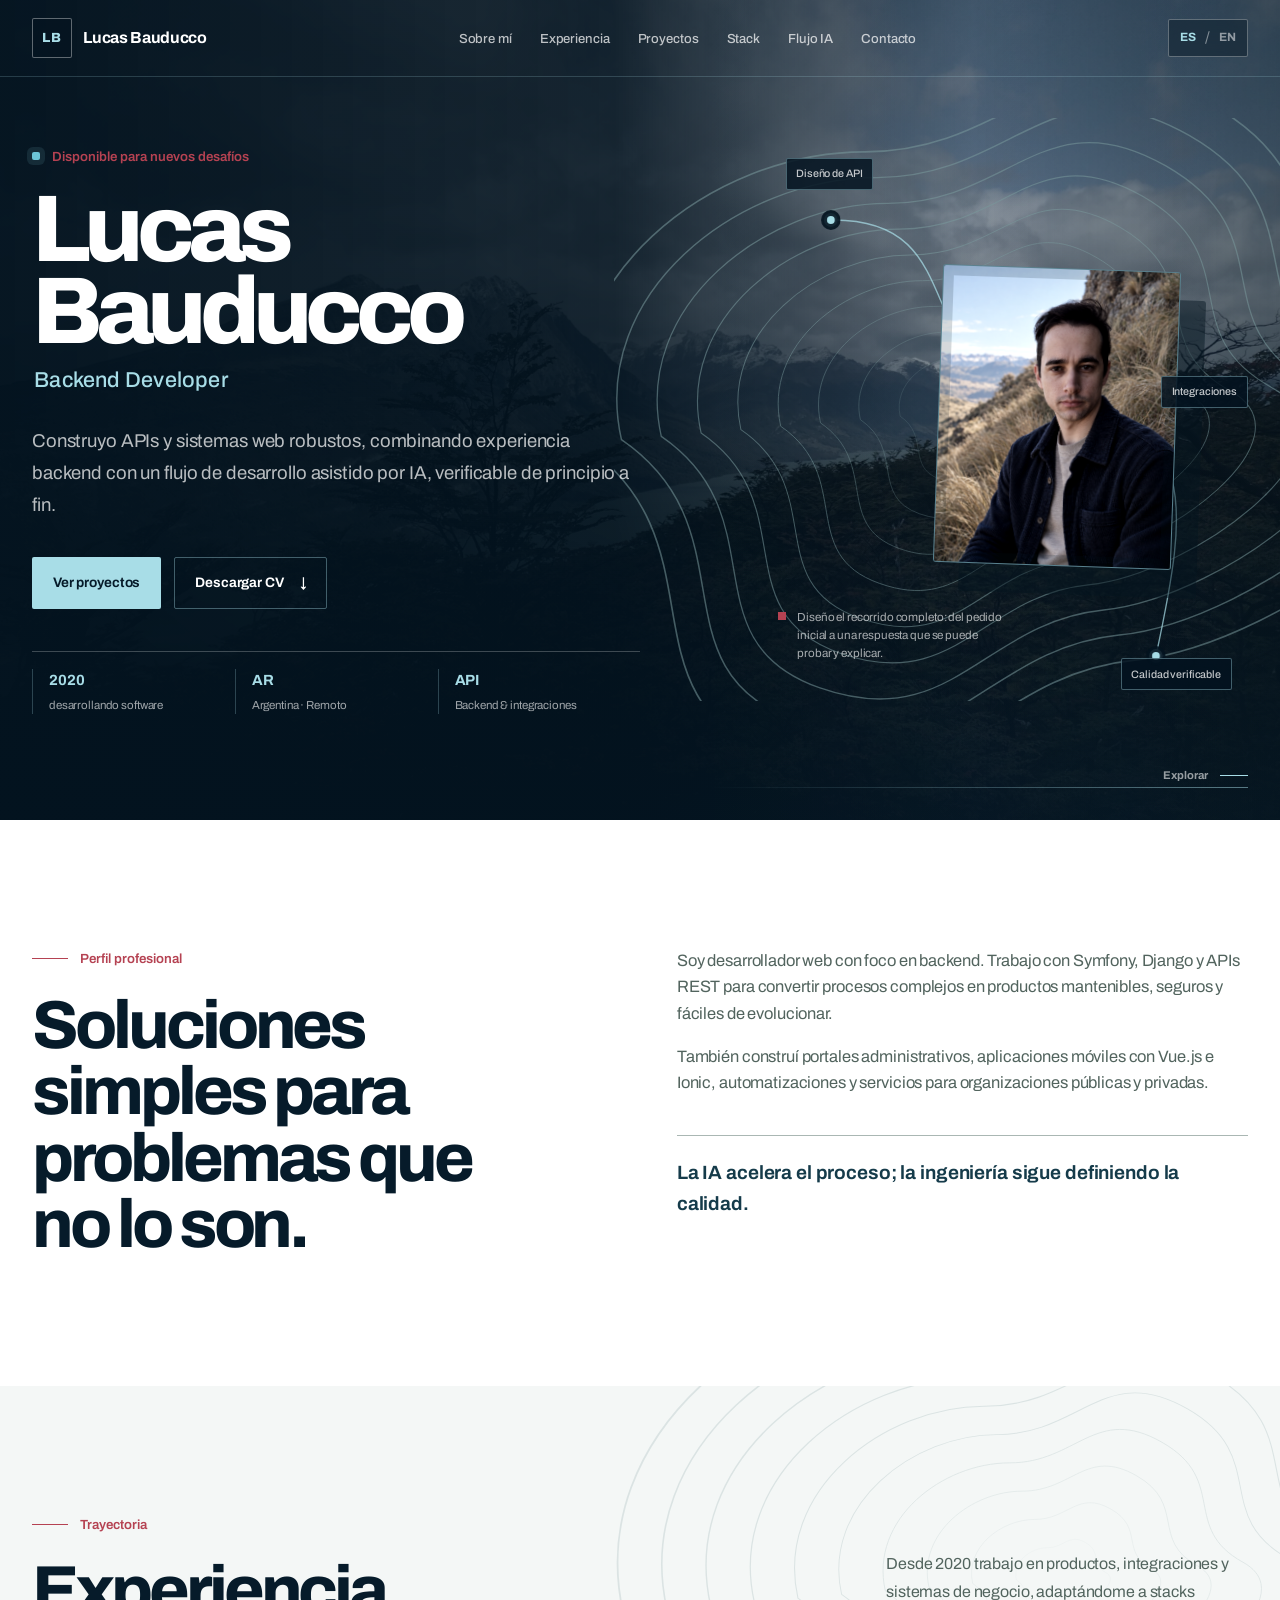
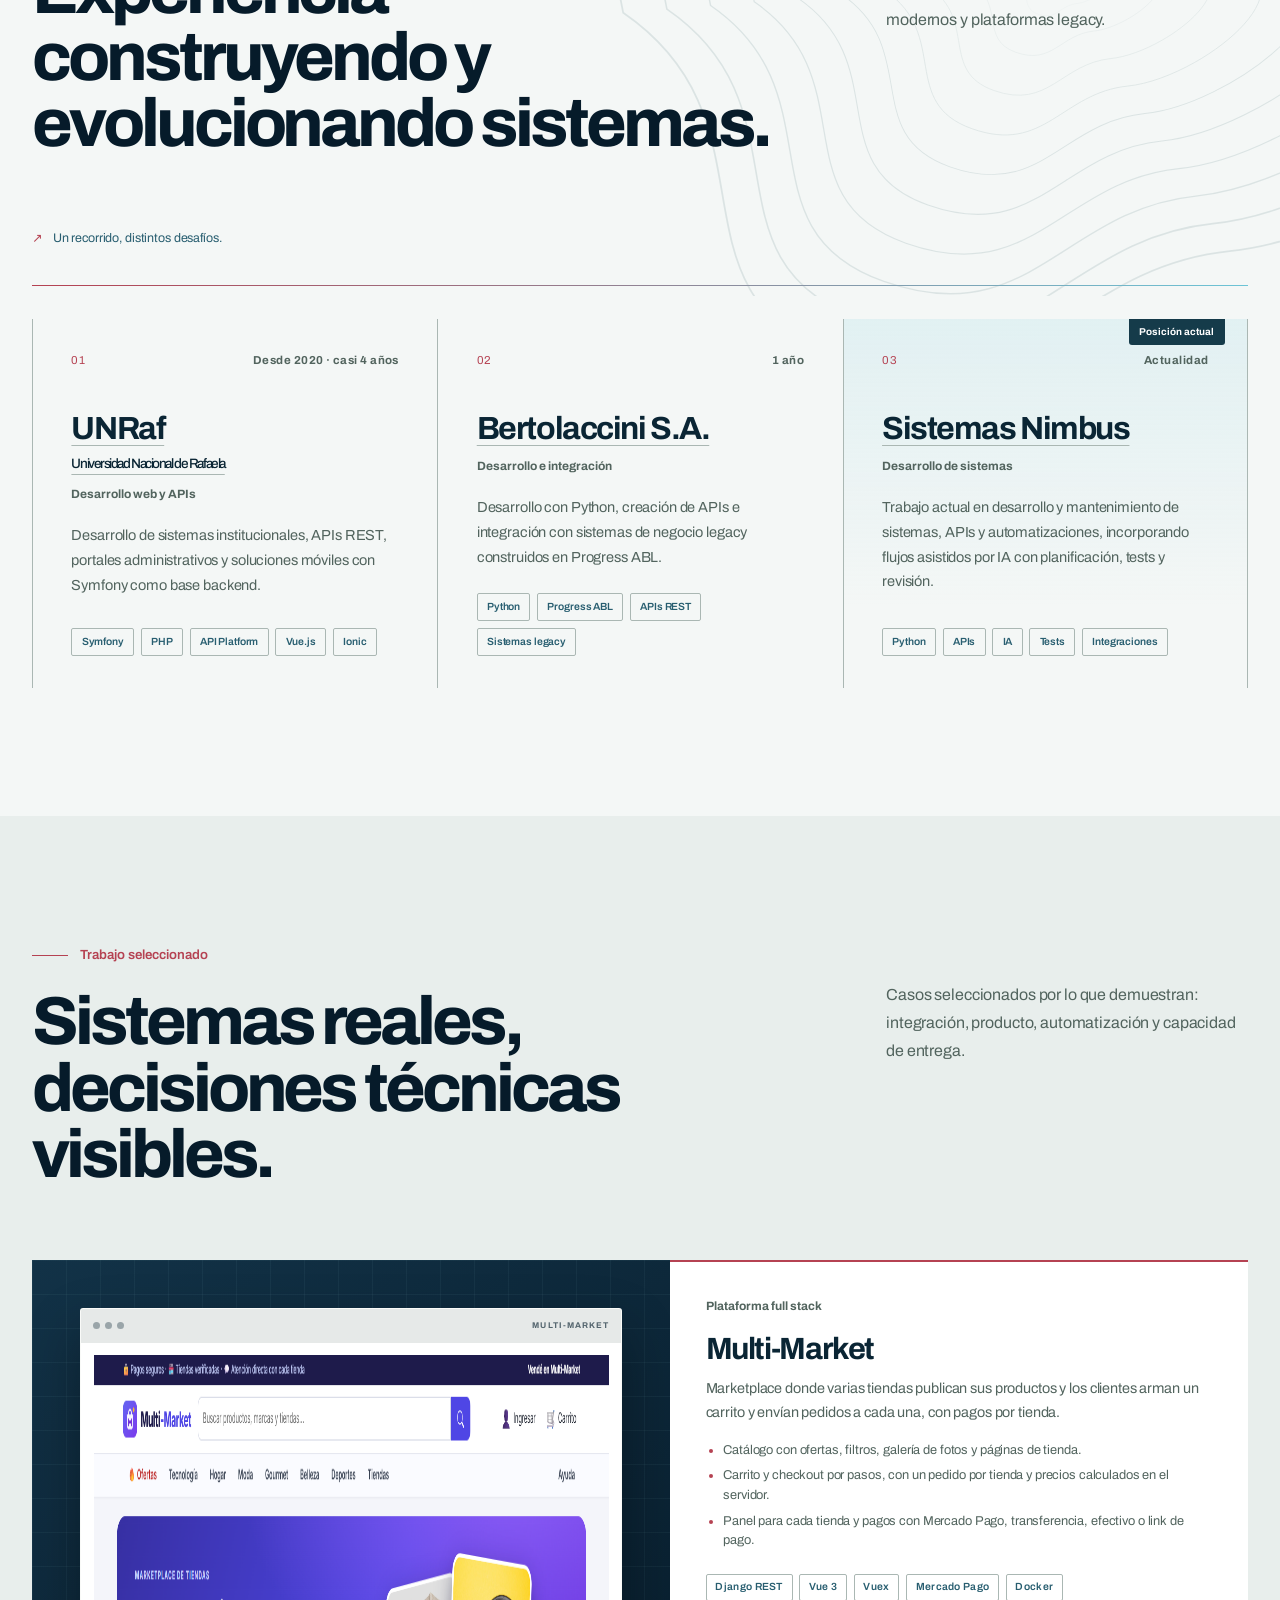
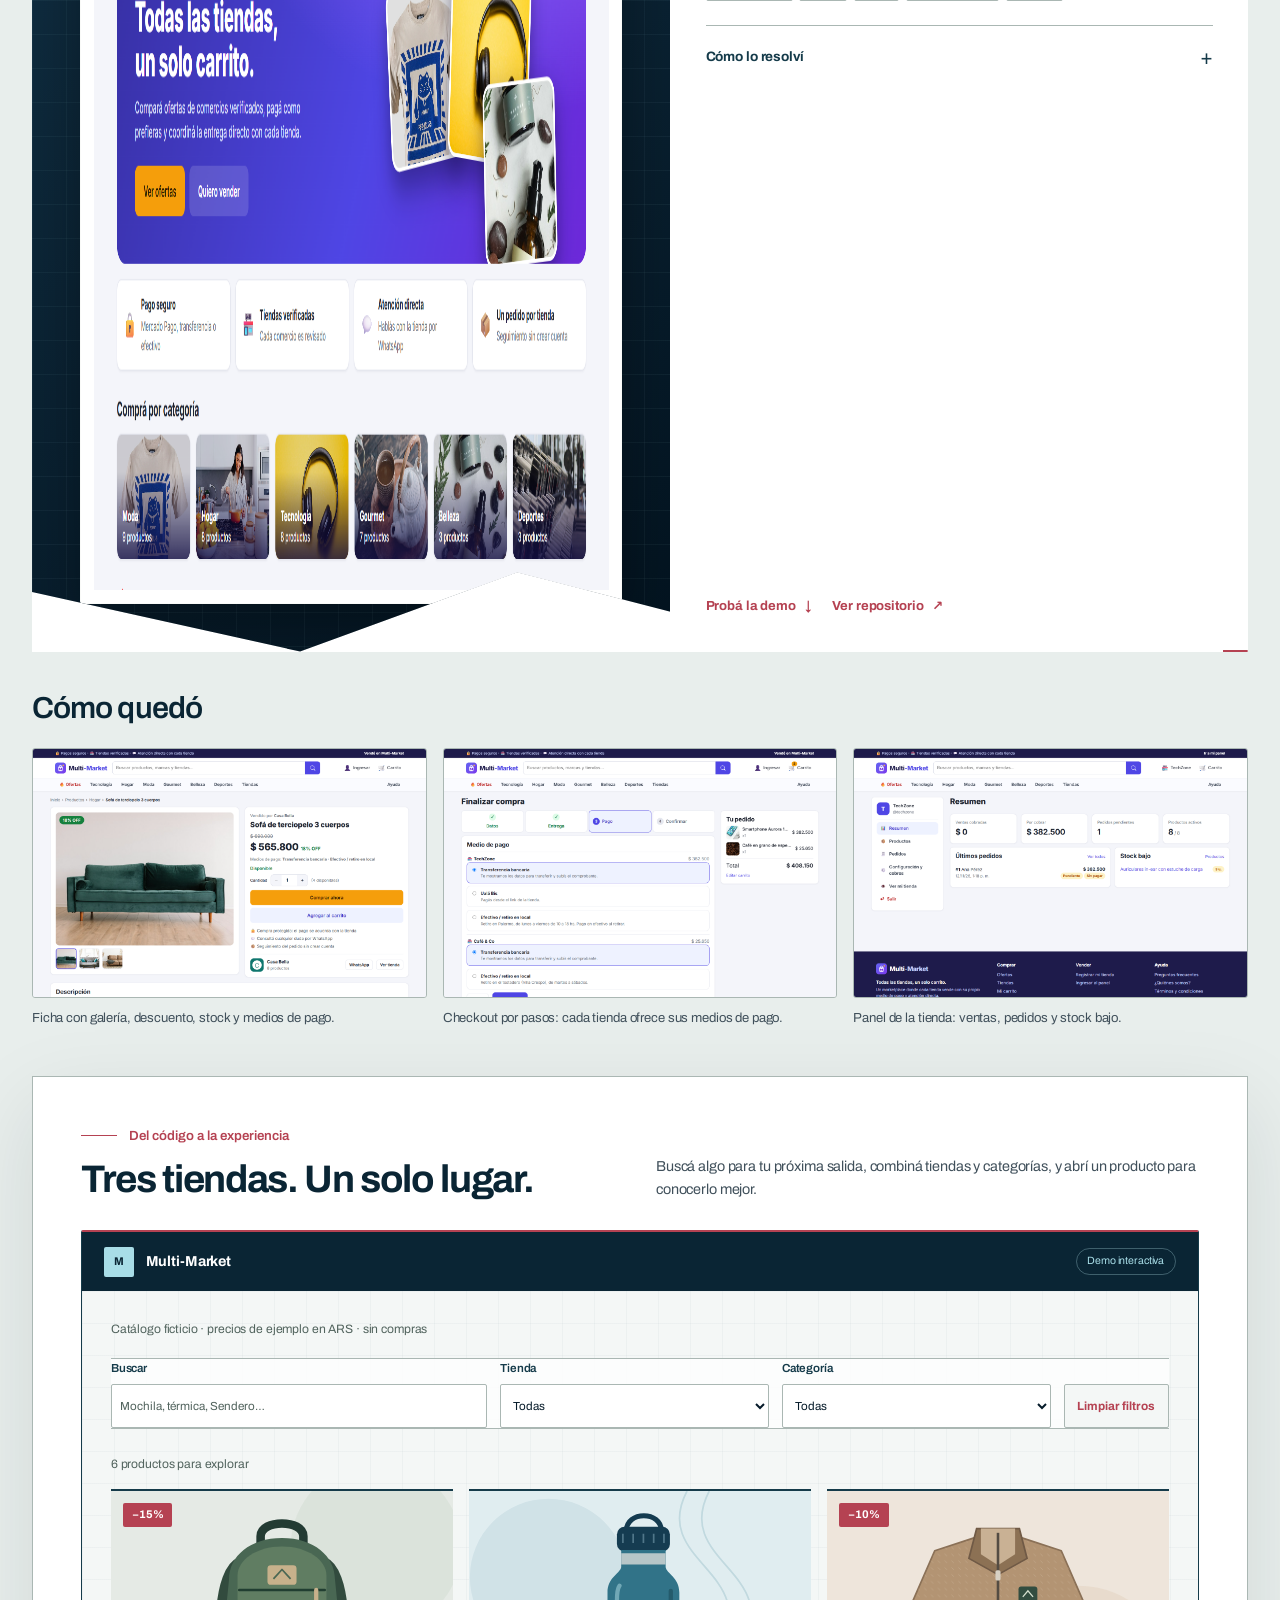
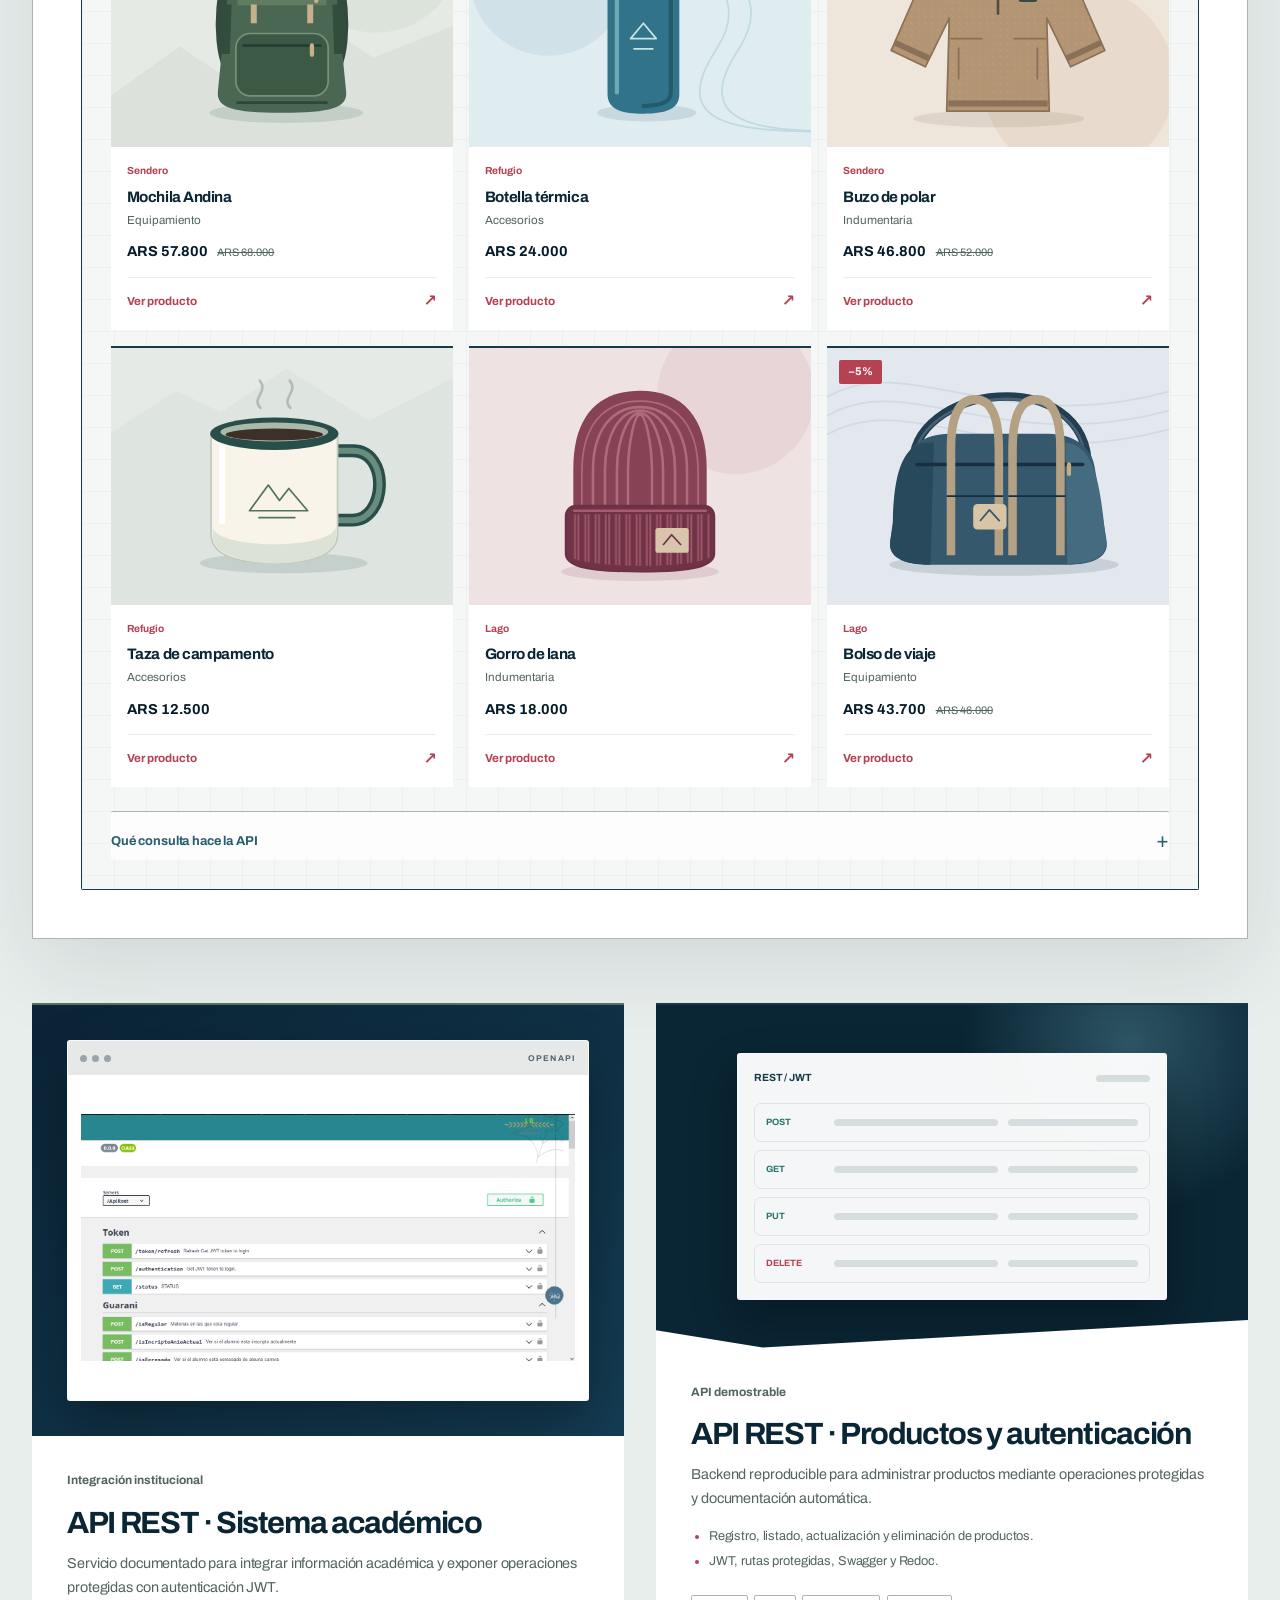
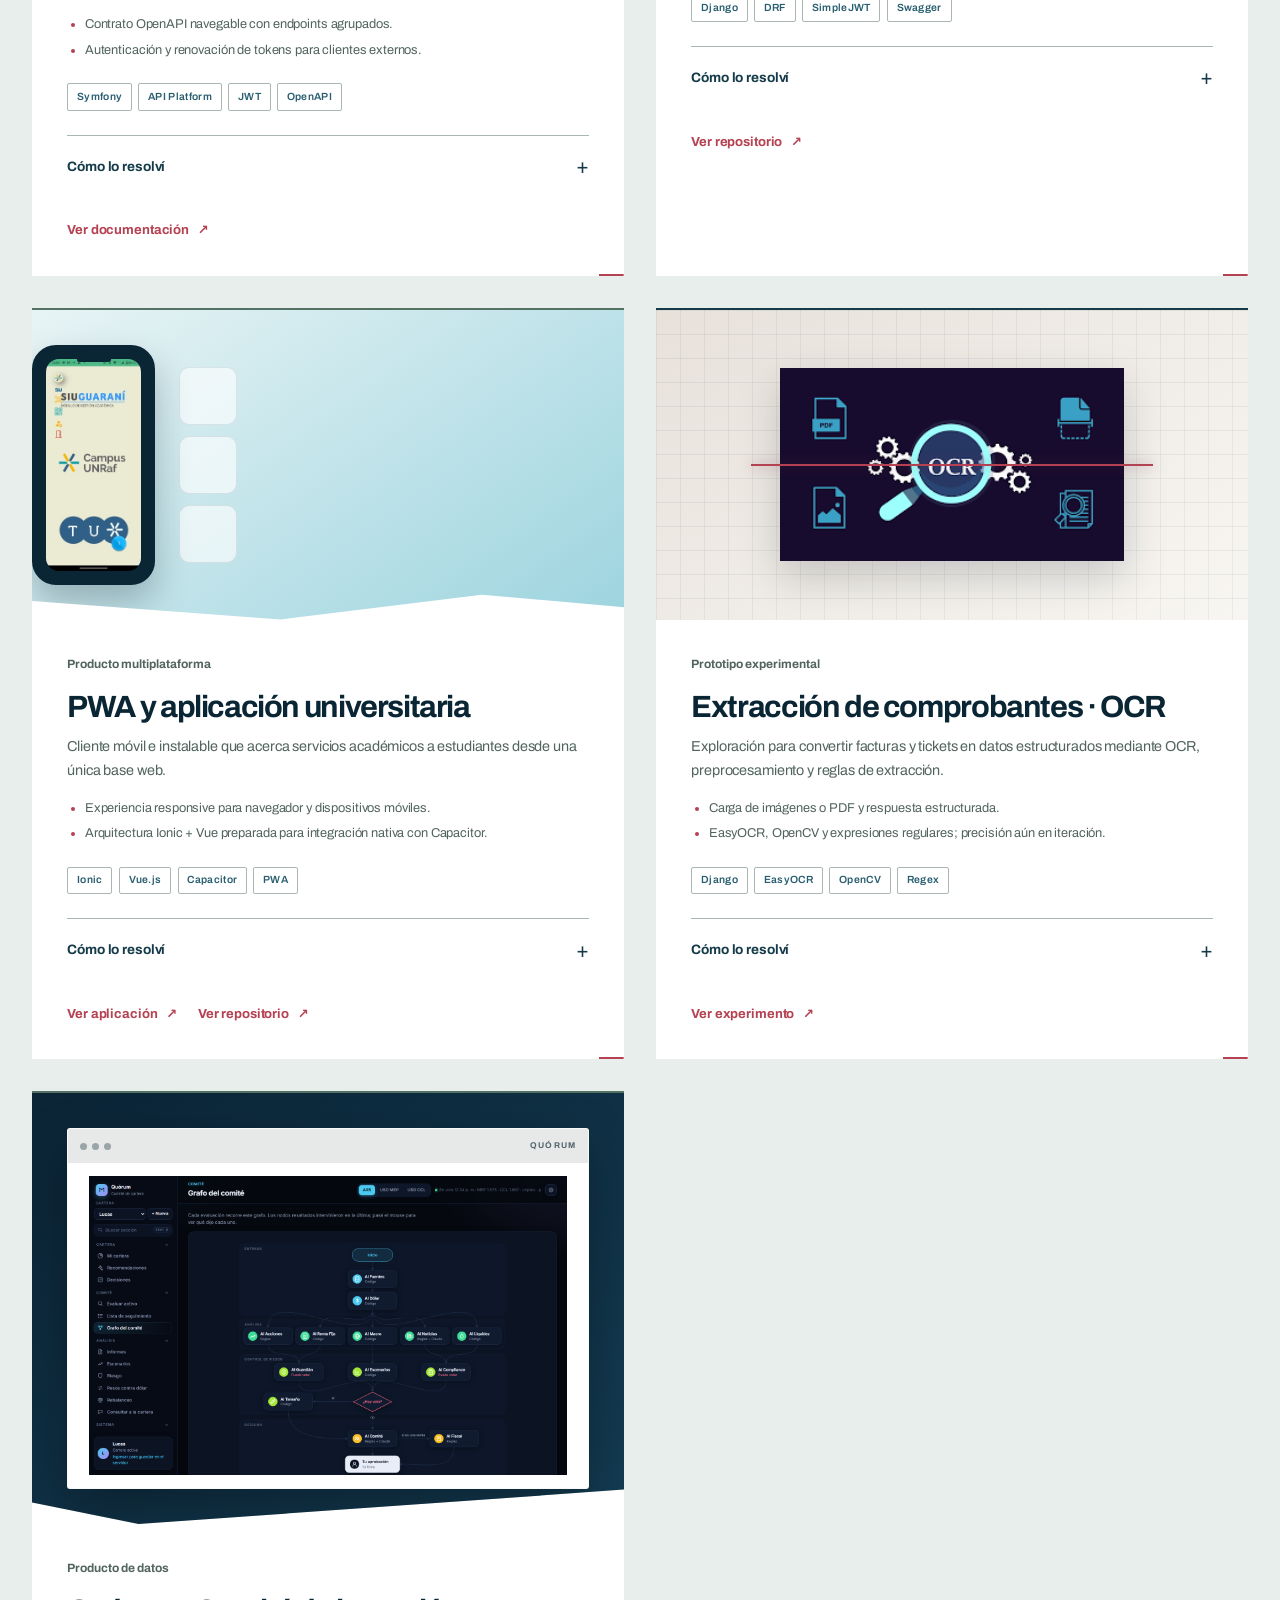
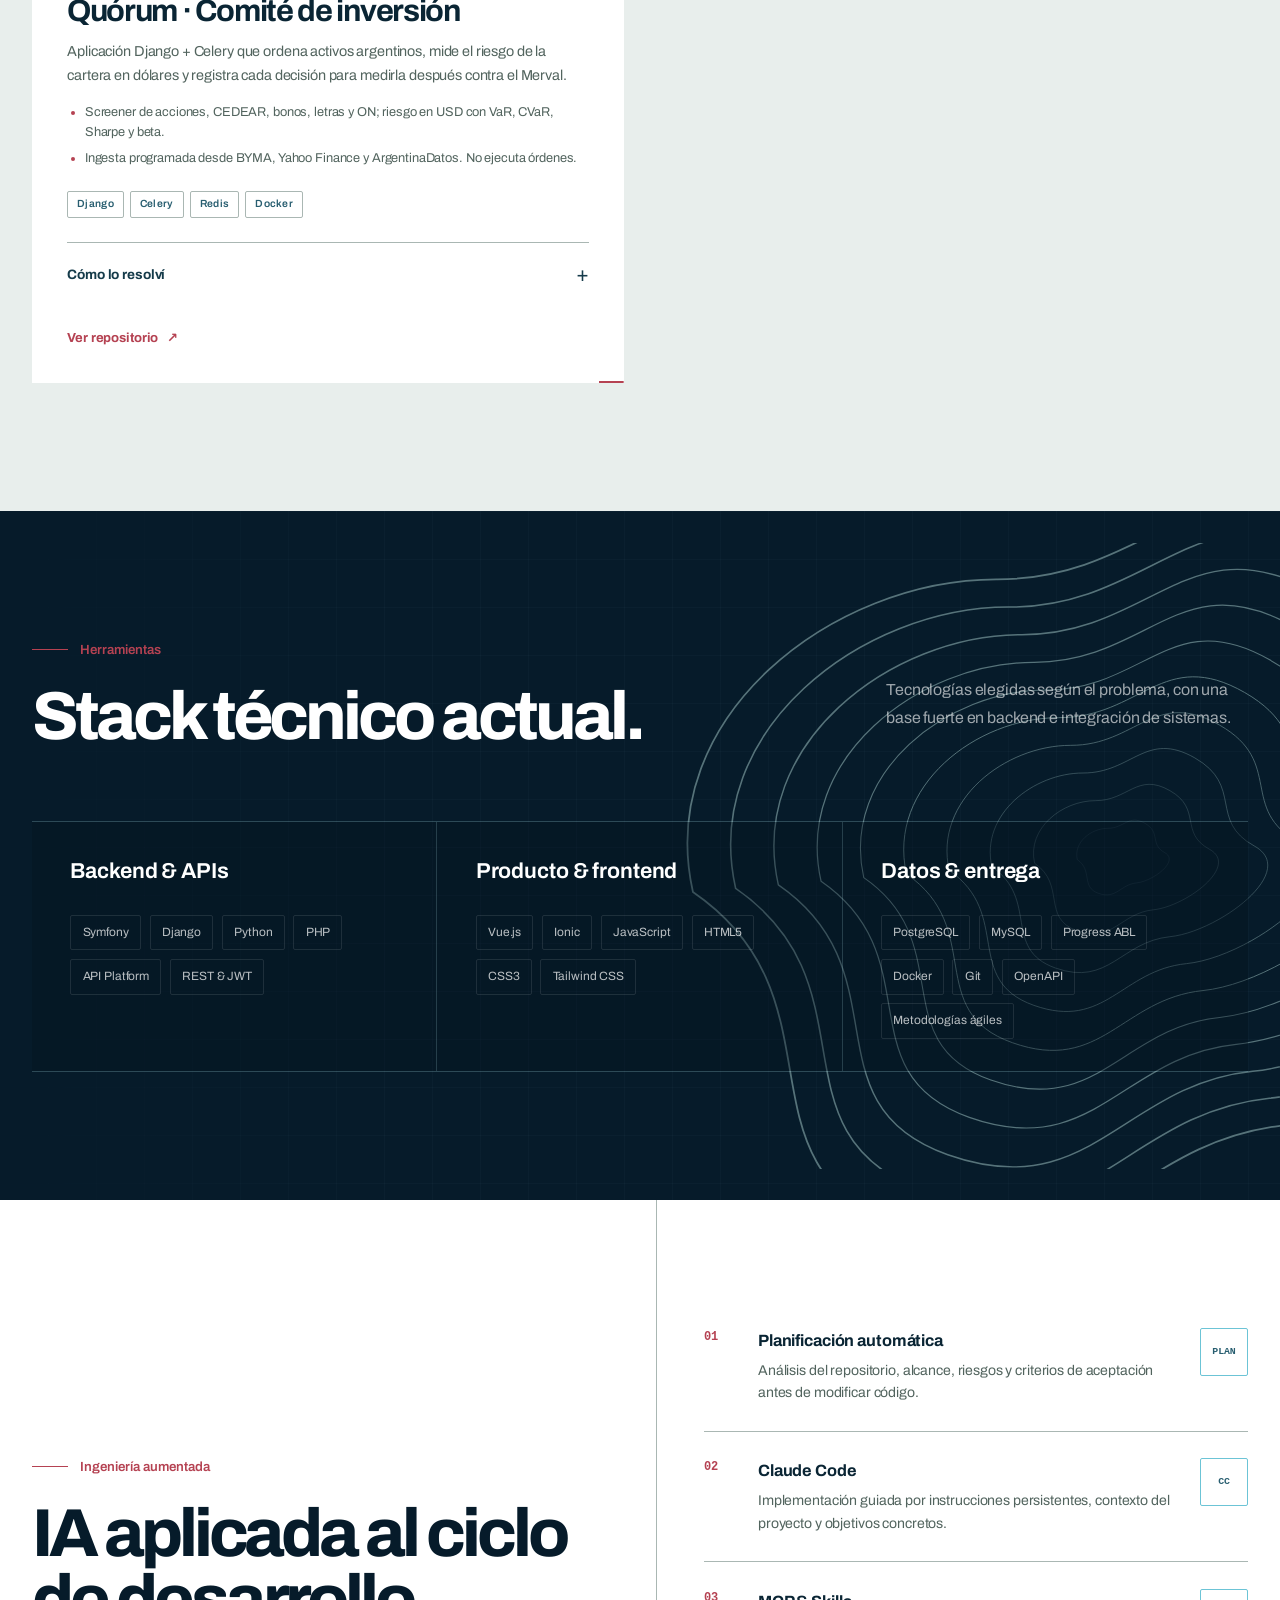
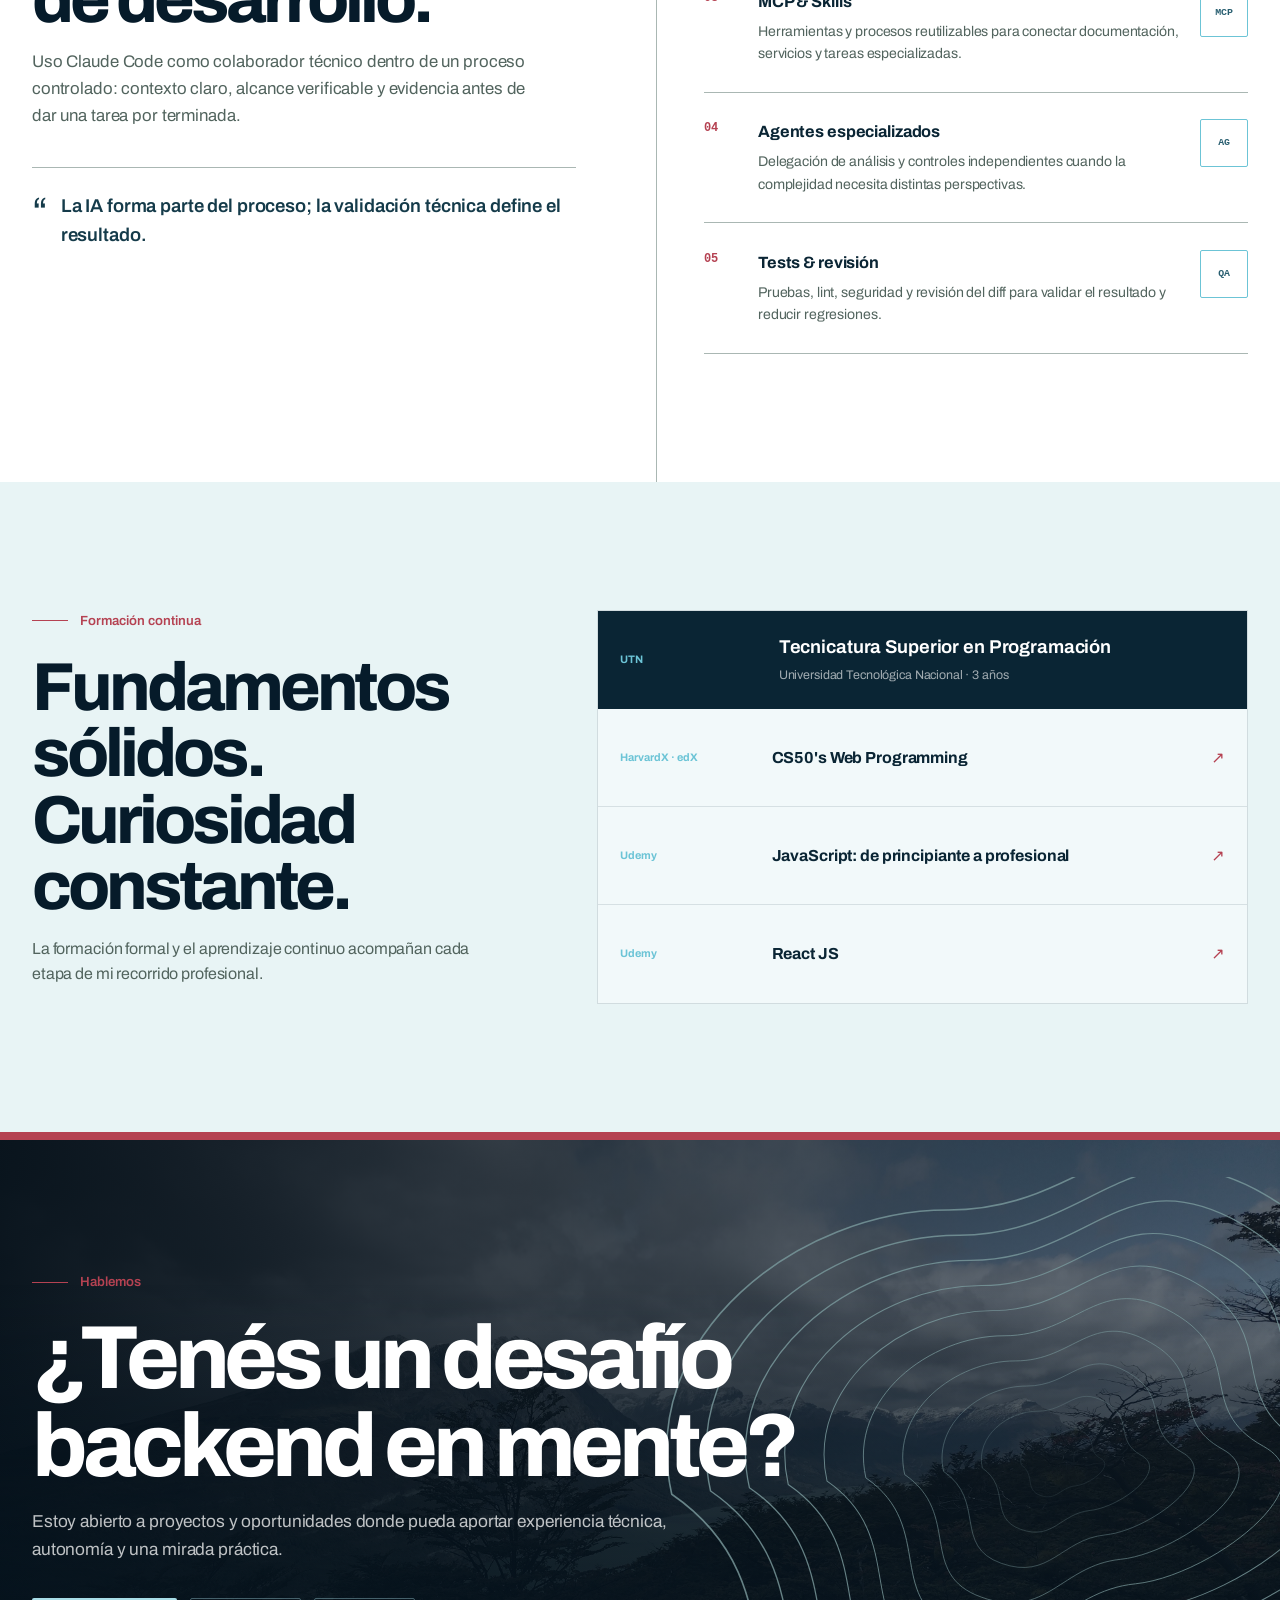
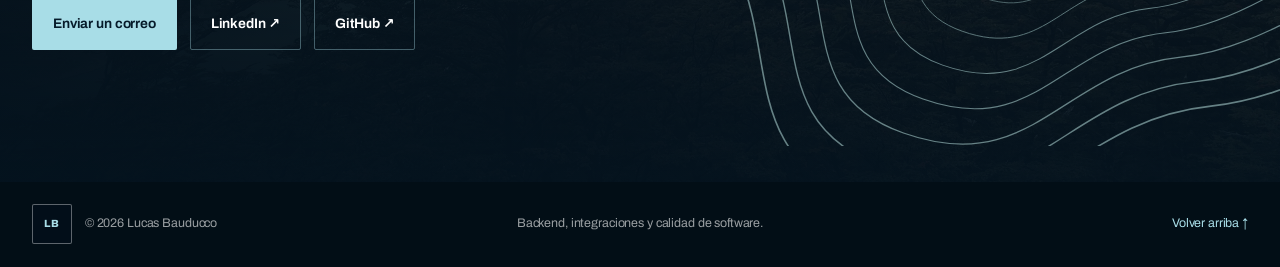
==== commit 97763019: "Mejora la muestra de Multi-Market con capturas reales y pagos Co-Authored-By: Claude Sonnet 5.5 <nor" ====
--- a/index.html
+++ b/index.html
@@ -200,14 +200,10 @@
 
         <div class="project-grid">
           <article class="project-card project-card-featured case-market">
-            <div class="project-media project-visual project-visual-market" role="img" aria-label="Vista conceptual de un marketplace con múltiples tiendas" data-i18n-aria="marketVisualAlt">
-              <div class="product-window" aria-hidden="true">
+            <div class="project-media project-visual project-visual-market">
+              <div class="capture-window">
                 <div class="window-bar"><i></i><i></i><i></i><span>MULTI-MARKET</span></div>
-                <div class="market-preview">
-                  <div class="market-nav"><b>M</b><span></span><i></i></div>
-                  <div class="market-copy"><strong></strong><span></span></div>
-                  <div class="market-products"><i></i><i></i><i></i></div>
-                </div>
+                <img src="assets/img/multi-market/01-home.png" width="1360" height="860" decoding="async" alt="Portada de Multi-Market con ofertas y categorías" data-i18n-alt="marketAlt">
               </div>
             </div>
             <div class="project-body">
@@ -215,11 +211,11 @@
               <h3>Multi-Market</h3>
               <p data-i18n="marketDescription">Marketplace que organiza múltiples tiendas, sus catálogos y productos mediante una API Django y un cliente Vue.</p>
               <ul class="project-points">
-                <li data-i18n="marketPoint1">Usuarios, tiendas, categorías, subcategorías y productos.</li>
-                <li data-i18n="marketPoint2">Búsqueda, filtros por tienda y categoría, y descuentos.</li>
-                <li data-i18n="marketPoint3">Frontend desacoplado que consume la API mediante Axios.</li>
+                <li data-i18n="marketPoint1">Catálogo con ofertas, filtros, galería de fotos y páginas de tienda.</li>
+                <li data-i18n="marketPoint2">Carrito y checkout por pasos, con un pedido por tienda y precios calculados en el servidor.</li>
+                <li data-i18n="marketPoint3">Panel para cada tienda y pagos con Mercado Pago, transferencia, efectivo o link de pago.</li>
               </ul>
-              <div class="project-meta"><span>Django REST</span><span>Vue 3</span><span>Vuex</span><span>JWT</span></div>
+              <div class="project-meta"><span>Django REST</span><span>Vue 3</span><span>Vuex</span><span>Mercado Pago</span><span>Docker</span></div>
               <details class="project-case">
                 <summary data-i18n-aria="marketCaseAria" aria-label="Cómo lo resolví: Multi-Market"><span data-i18n="caseToggle">Cómo lo resolví</span><span class="case-toggle-icon" aria-hidden="true">+</span></summary>
                 <dl>
@@ -231,11 +227,19 @@
               </details>
               <div class="project-actions">
                 <a class="text-link" href="#demo-market"><span data-i18n="demoTry">Probá la demo</span><span aria-hidden="true">↓</span></a>
-                <a class="text-link" href="https://github.com/lucasbauducco/backend-multi-market" target="_blank" rel="noopener noreferrer"><span data-i18n="viewBackend">Ver backend</span><span aria-hidden="true">↗</span></a>
-                <a class="text-link" href="https://github.com/lucasbauducco/FrontEnd-multi-market" target="_blank" rel="noopener noreferrer"><span data-i18n="viewFrontend">Ver frontend</span><span aria-hidden="true">↗</span></a>
+                <a class="text-link" href="https://github.com/lucasbauducco/multi-market" target="_blank" rel="noopener noreferrer"><span data-i18n="viewRepository">Ver repositorio</span><span aria-hidden="true">↗</span></a>
               </div>
             </div>
           </article>
+
+          <section class="market-shots" aria-labelledby="market-shots-title">
+            <h3 id="market-shots-title" data-i18n="marketShotsTitle">Cómo quedó</h3>
+            <ul>
+              <li><figure><img src="assets/img/multi-market/04b-producto-galeria.png" width="1360" height="860" loading="lazy" decoding="async" alt="Ficha de producto con galería de fotos" data-i18n-alt="shotProductAlt"><figcaption data-i18n="shotProduct">Ficha con galería, descuento, stock y medios de pago.</figcaption></figure></li>
+              <li><figure><img src="assets/img/multi-market/07-checkout-pago.png" width="1360" height="860" loading="lazy" decoding="async" alt="Checkout por pasos con medios de pago" data-i18n-alt="shotCheckoutAlt"><figcaption data-i18n="shotCheckout">Checkout por pasos: cada tienda ofrece sus medios de pago.</figcaption></figure></li>
+              <li><figure><img src="assets/img/multi-market/13-panel-resumen.png" width="1360" height="860" loading="lazy" decoding="async" alt="Panel de la tienda con resumen de ventas" data-i18n-alt="shotPanelAlt"><figcaption data-i18n="shotPanel">Panel de la tienda: ventas, pedidos y stock bajo.</figcaption></figure></li>
+            </ul>
+          </section>
 
           <section class="market-demo" id="demo-market" aria-labelledby="market-demo-title">
             <div class="demo-heading">
@@ -641,10 +645,14 @@
         "academicCaseDecision": "Usé Symfony y API Platform para publicar el contrato OpenAPI, con JWT para las operaciones protegidas.",
         "academicCaseOutcome": "Endpoints agrupados en una documentación navegable y un flujo de autenticación y renovación de tokens para integraciones.",
         "marketCaseAria": "Cómo lo resolví: Multi-Market",
-        "marketCaseProblem": "Organizar tiendas y catálogos en una plataforma común, con productos que puedan buscarse y filtrarse.",
-        "marketCaseContribution": "Trabajé en la API del catálogo y en el cliente que presenta tiendas, categorías y productos.",
-        "marketCaseDecision": "Desacoplé el backend Django REST del frontend Vue, con Axios como punto de comunicación.",
-        "marketCaseOutcome": "Dos proyectos complementarios: una API para el catálogo y una interfaz para explorarlo por tienda y categoría.",
+        "marketCaseProblem": "Que varias tiendas publiquen en un mismo lugar y que el comprador pueda armar un carrito y pedir a cada una, sin cuenta y con el pago que prefiera cada tienda.",
+        "marketCaseContribution": "Construí la API, el cliente Vue, el checkout por pasos, el panel de cada tienda y la integración de pagos.",
+        "marketCaseDecision": "Precios y stock se calculan en el servidor; el webhook de Mercado Pago valida la firma y consulta el pago a la API antes de marcar el pedido como pagado, y los tokens de cada tienda se guardan cifrados.",
+        "marketCaseOutcome": "Un marketplace completo con datos de demostración y despliegue con Docker. Mercado Pago está probado con respuestas simuladas; todavía no se validó contra el sandbox real.",
+    "marketAlt": "Portada de Multi-Market con ofertas y categorías", "marketShotsTitle": "Cómo quedó",
+    "shotProductAlt": "Ficha de producto con galería de fotos", "shotProduct": "Ficha con galería, descuento, stock y medios de pago.",
+    "shotCheckoutAlt": "Checkout por pasos con medios de pago", "shotCheckout": "Checkout por pasos: cada tienda ofrece sus medios de pago.",
+    "shotPanelAlt": "Panel de la tienda con resumen de ventas", "shotPanel": "Panel de la tienda: ventas, pedidos y stock bajo.",
         pageTitle: "Lucas Bauducco · Backend Developer",
         description: "Portfolio de Lucas Bauducco, Backend Developer especializado en Symfony, Django, APIs y desarrollo asistido por IA.",
         ogDescription: "Backend, APIs y productos digitales construidos con criterio técnico y flujos de desarrollo asistidos por IA.",
@@ -675,9 +683,9 @@
         projectsEyebrow: "Trabajo seleccionado", projectsTitle: "Sistemas reales, decisiones técnicas visibles.",
         projectsIntro: "Casos seleccionados por lo que demuestran: integración, producto, automatización y capacidad de entrega.",
         marketVisualAlt: "Vista conceptual de un marketplace con múltiples tiendas", marketType: "Plataforma full stack",
-        marketDescription: "Marketplace que organiza múltiples tiendas, sus catálogos y productos mediante una API Django y un cliente Vue.",
-        marketPoint1: "Usuarios, tiendas, categorías, subcategorías y productos.", marketPoint2: "Búsqueda, filtros por tienda y categoría, y descuentos.",
-        marketPoint3: "Frontend desacoplado que consume la API mediante Axios.", viewBackend: "Ver backend", viewFrontend: "Ver frontend",
+        marketDescription: "Marketplace donde varias tiendas publican sus productos y los clientes arman un carrito y envían pedidos a cada una, con pagos por tienda.",
+        marketPoint1: "Catálogo con ofertas, filtros, galería de fotos y páginas de tienda.", marketPoint2: "Carrito y checkout por pasos, con un pedido por tienda y precios calculados en el servidor.",
+        marketPoint3: "Panel para cada tienda y pagos con Mercado Pago, transferencia, efectivo o link de pago.", viewBackend: "Ver backend", viewFrontend: "Ver frontend",
         apiAlt: "Documentación OpenAPI del sistema académico", apiType: "Integración institucional", apiTitle: "API REST · Sistema académico",
         apiDescription: "Servicio documentado para integrar información académica y exponer operaciones protegidas con autenticación JWT.",
         apiPoint1: "Contrato OpenAPI navegable con endpoints agrupados.", apiPoint2: "Autenticación y renovación de tokens para clientes externos.",
@@ -793,10 +801,14 @@
         "academicCaseDecision": "I used Symfony and API Platform to publish the OpenAPI contract, with JWT for protected operations.",
         "academicCaseOutcome": "Endpoints grouped in browsable documentation and a token authentication and renewal flow for integrations.",
         "marketCaseAria": "How I built it: Multi-Market",
-        "marketCaseProblem": "Organize stores and catalogs in a shared platform where products can be searched and filtered.",
-        "marketCaseContribution": "I worked on the catalog API and the client that displays stores, categories and products.",
-        "marketCaseDecision": "I decoupled the Django REST backend from the Vue frontend, using Axios for communication.",
-        "marketCaseOutcome": "Two complementary projects: a catalog API and an interface to explore it by store and category.",
+        "marketCaseProblem": "Let several stores publish in one place, and let buyers build a cart and order from each one without an account, using the payment method each store prefers.",
+        "marketCaseContribution": "I built the API, the Vue client, the step-by-step checkout, each store's dashboard and the payment integration.",
+        "marketCaseDecision": "Prices and stock are computed on the server; the Mercado Pago webhook verifies the signature and queries the payment API before marking an order as paid, and each store's tokens are stored encrypted.",
+        "marketCaseOutcome": "A complete marketplace with demo data and Docker deployment. Mercado Pago is tested with simulated responses; it has not yet been validated against the real sandbox.",
+    "marketAlt": "Multi-Market home page with deals and categories", "marketShotsTitle": "How it turned out",
+    "shotProductAlt": "Product page with photo gallery", "shotProduct": "Product page with gallery, discount, stock and payment methods.",
+    "shotCheckoutAlt": "Step-by-step checkout with payment methods", "shotCheckout": "Step-by-step checkout: each store offers its own payment methods.",
+    "shotPanelAlt": "Store dashboard with sales summary", "shotPanel": "Store dashboard: sales, orders and low stock.",
         pageTitle: "Lucas Bauducco · Backend Developer",
         description: "Portfolio of Lucas Bauducco, a Backend Developer specializing in Symfony, Django, APIs and AI-assisted development.",
         ogDescription: "Backend systems, APIs and digital products built with technical judgment and AI-assisted development workflows.",
@@ -827,9 +839,9 @@
         projectsEyebrow: "Selected work", projectsTitle: "Real systems, visible technical decisions.",
         projectsIntro: "Cases selected for what they demonstrate: integration, product thinking, automation and delivery capability.",
         marketVisualAlt: "Conceptual view of a multi-store marketplace", marketType: "Full-stack platform",
-        marketDescription: "Marketplace that organizes multiple stores, catalogs and products through a Django API and a Vue client.",
-        marketPoint1: "Users, stores, categories, subcategories and products.", marketPoint2: "Search, store and category filters, and discounts.",
-        marketPoint3: "Decoupled frontend that consumes the API through Axios.", viewBackend: "View backend", viewFrontend: "View frontend",
+        marketDescription: "Marketplace where several stores publish their products and customers build a cart and send orders to each one, with per-store payments.",
+        marketPoint1: "Catalog with deals, filters, photo gallery and store pages.", marketPoint2: "Step-by-step cart and checkout, one order per store, with prices computed on the server.",
+        marketPoint3: "Dashboard for each store and payments through Mercado Pago, bank transfer, cash or a payment link.", viewBackend: "View backend", viewFrontend: "View frontend",
         apiAlt: "OpenAPI documentation for the academic system", apiType: "Institutional integration", apiTitle: "REST API · Academic system",
         apiDescription: "Documented service for integrating academic information and exposing operations protected with JWT authentication.",
         apiPoint1: "Browsable OpenAPI contract with grouped endpoints.", apiPoint2: "Authentication and token refresh for external clients.",
--- a/assets/css/market-demo.css
+++ b/assets/css/market-demo.css
@@ -683,3 +683,59 @@
     transform: none !important;
   }
 }
+
+.market-shots {
+  grid-column: 1 / -1;
+  min-width: 0;
+}
+
+.market-shots h3 {
+  margin: 0 0 1rem;
+  color: var(--navy-900);
+  font-family: var(--font-serif);
+  font-size: clamp(1.4rem, 2.4vw, 1.9rem);
+  font-weight: 600;
+  letter-spacing: -0.03em;
+}
+
+.market-shots ul {
+  display: grid;
+  grid-template-columns: repeat(3, minmax(0, 1fr));
+  gap: 1rem;
+  margin: 0;
+  padding: 0;
+  list-style: none;
+}
+
+.market-shots li {
+  min-width: 0;
+}
+
+.market-shots figure {
+  display: flex;
+  height: 100%;
+  margin: 0;
+  flex-direction: column;
+  gap: 0.6rem;
+}
+
+.market-shots img {
+  display: block;
+  width: 100%;
+  height: auto;
+  border: 1px solid var(--stone-300);
+  border-radius: 3px;
+  background: var(--white);
+}
+
+.market-shots figcaption {
+  color: #40505b;
+  font-size: 0.82rem;
+  line-height: 1.5;
+}
+
+@media (max-width: 760px) {
+  .market-shots ul {
+    grid-template-columns: minmax(0, 1fr);
+  }
+}
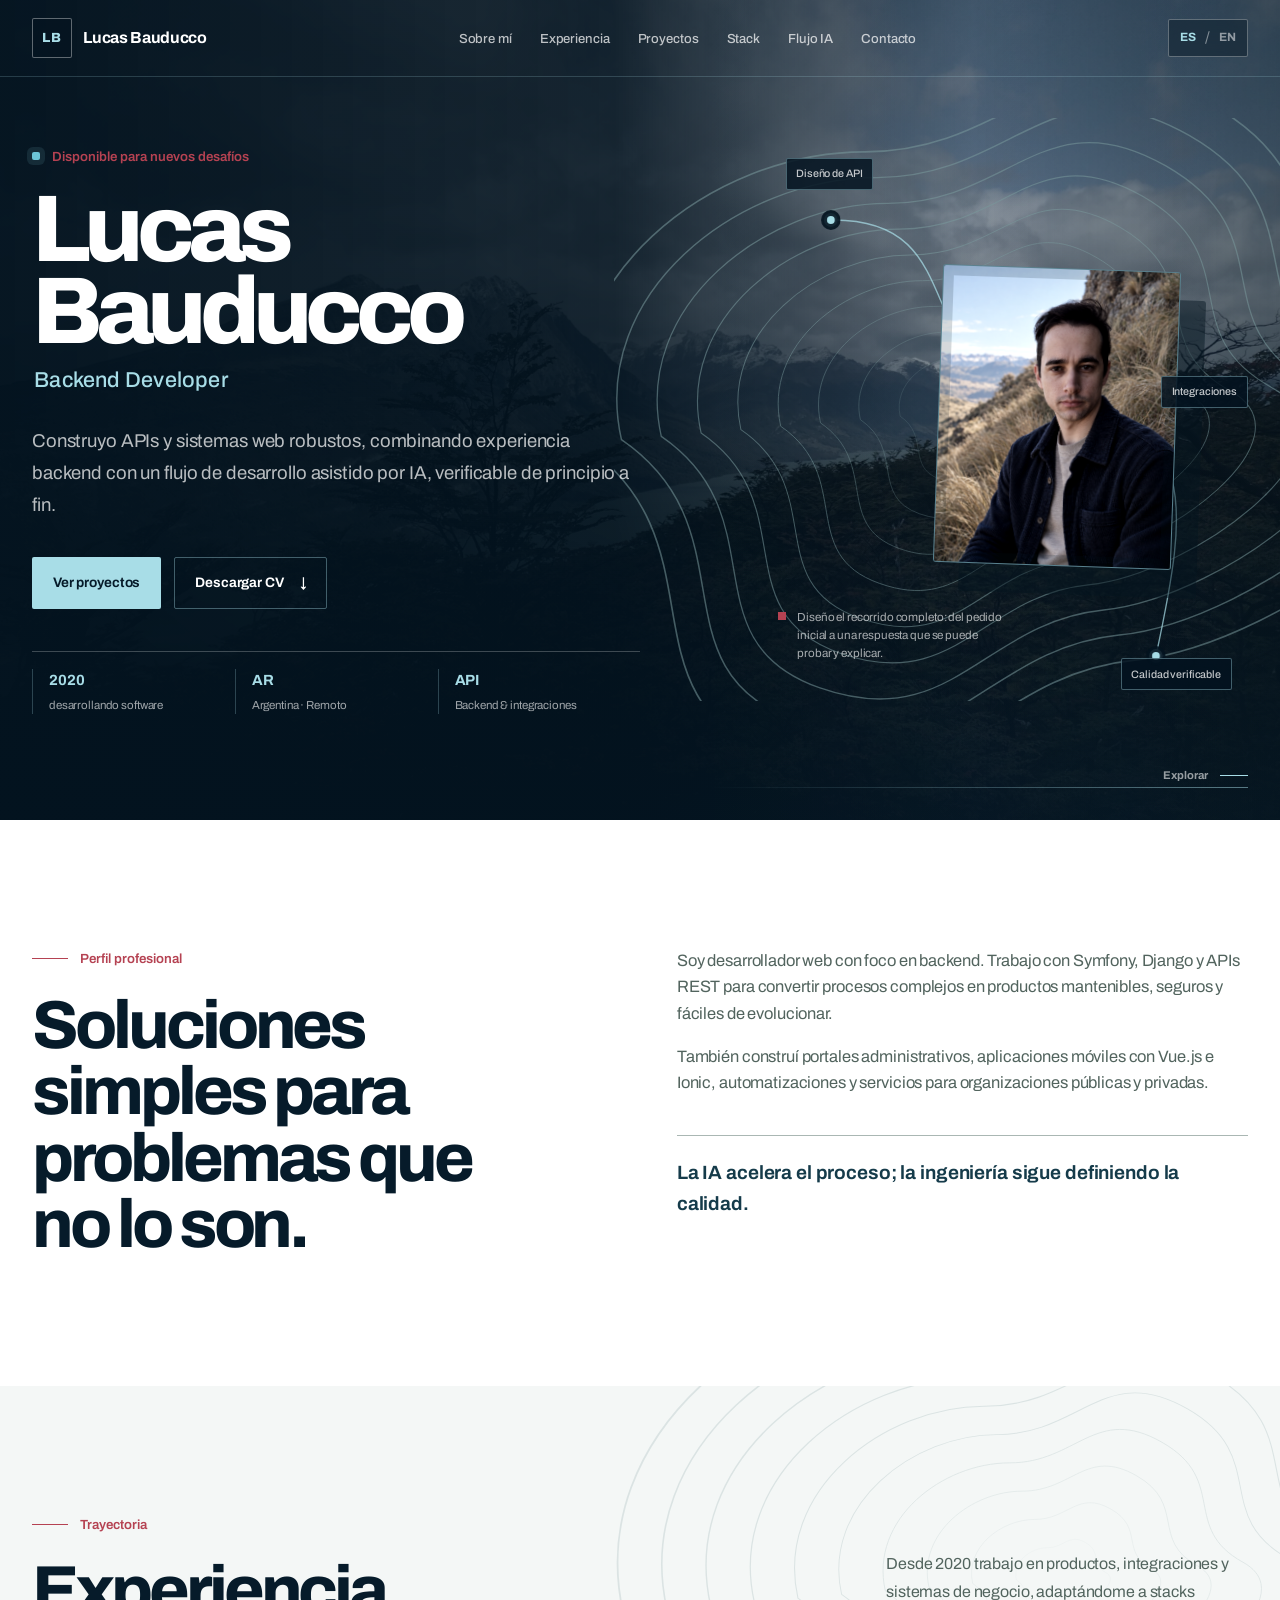
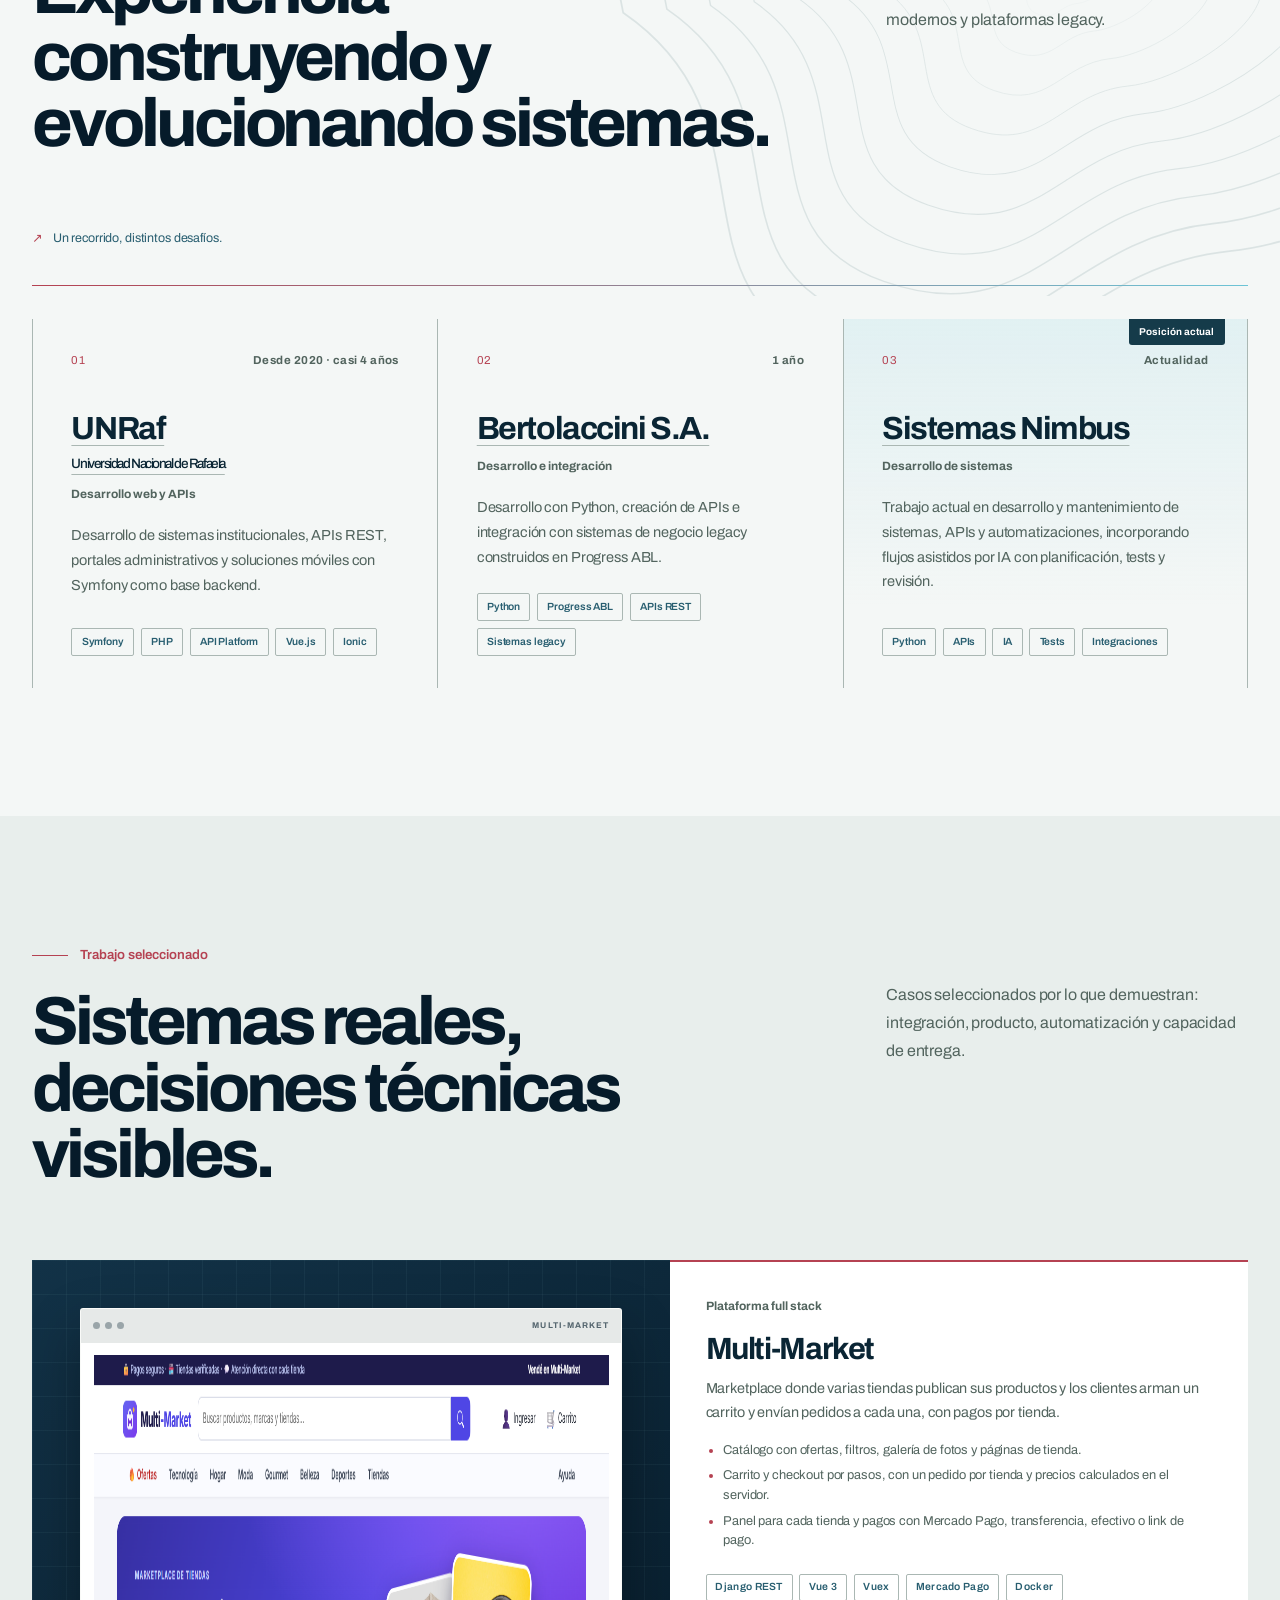
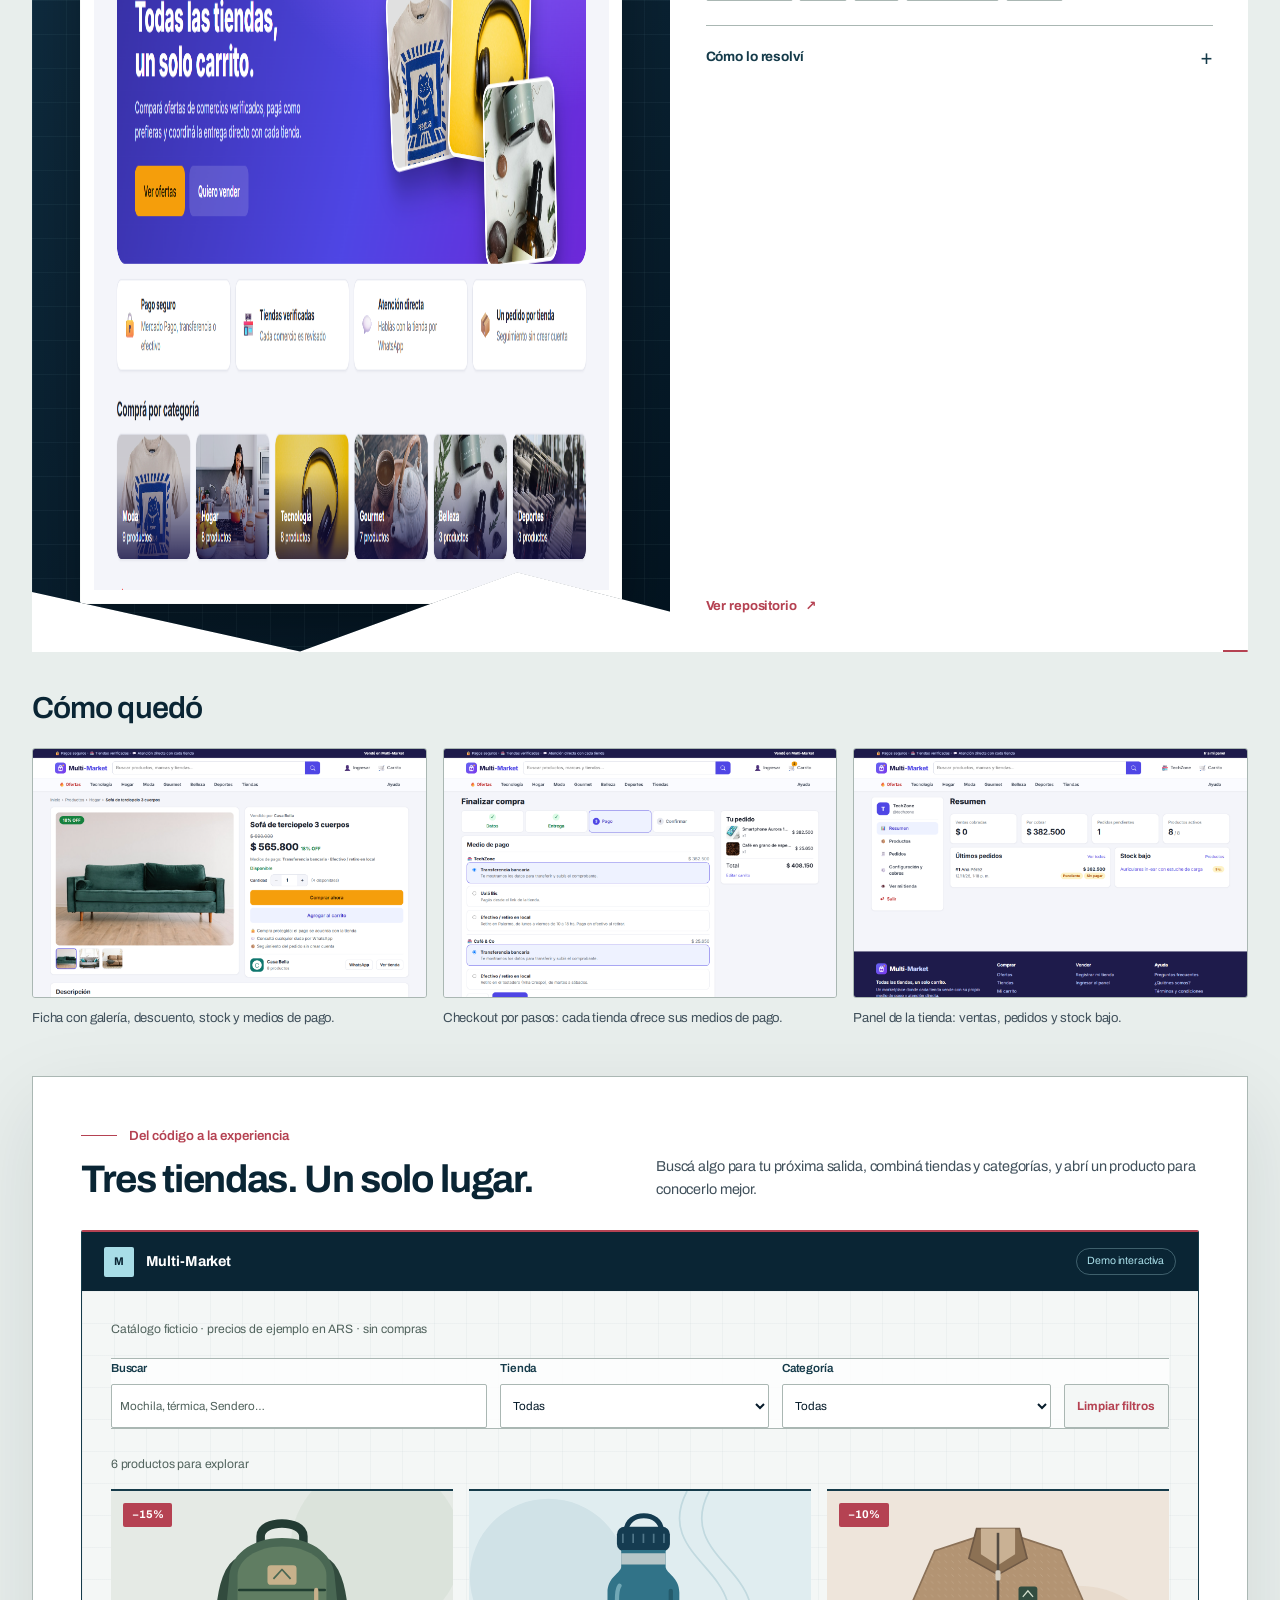
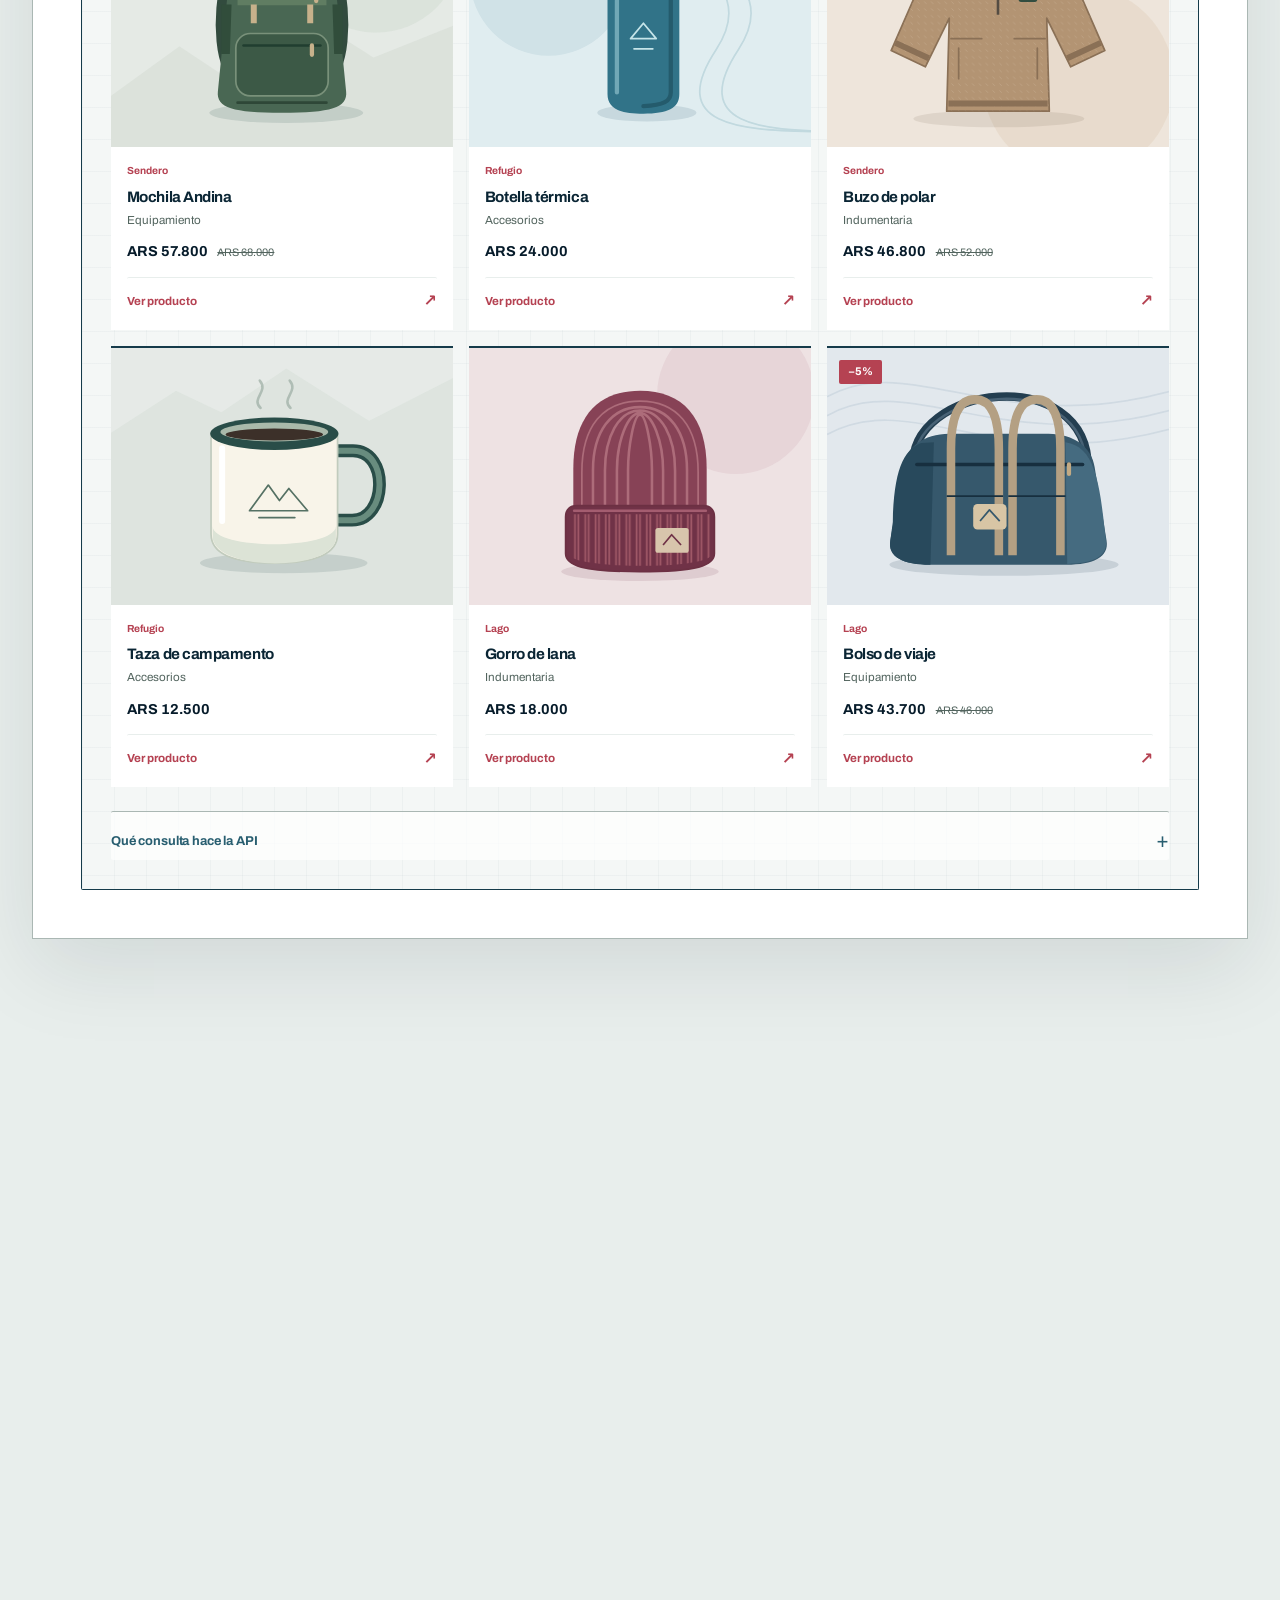
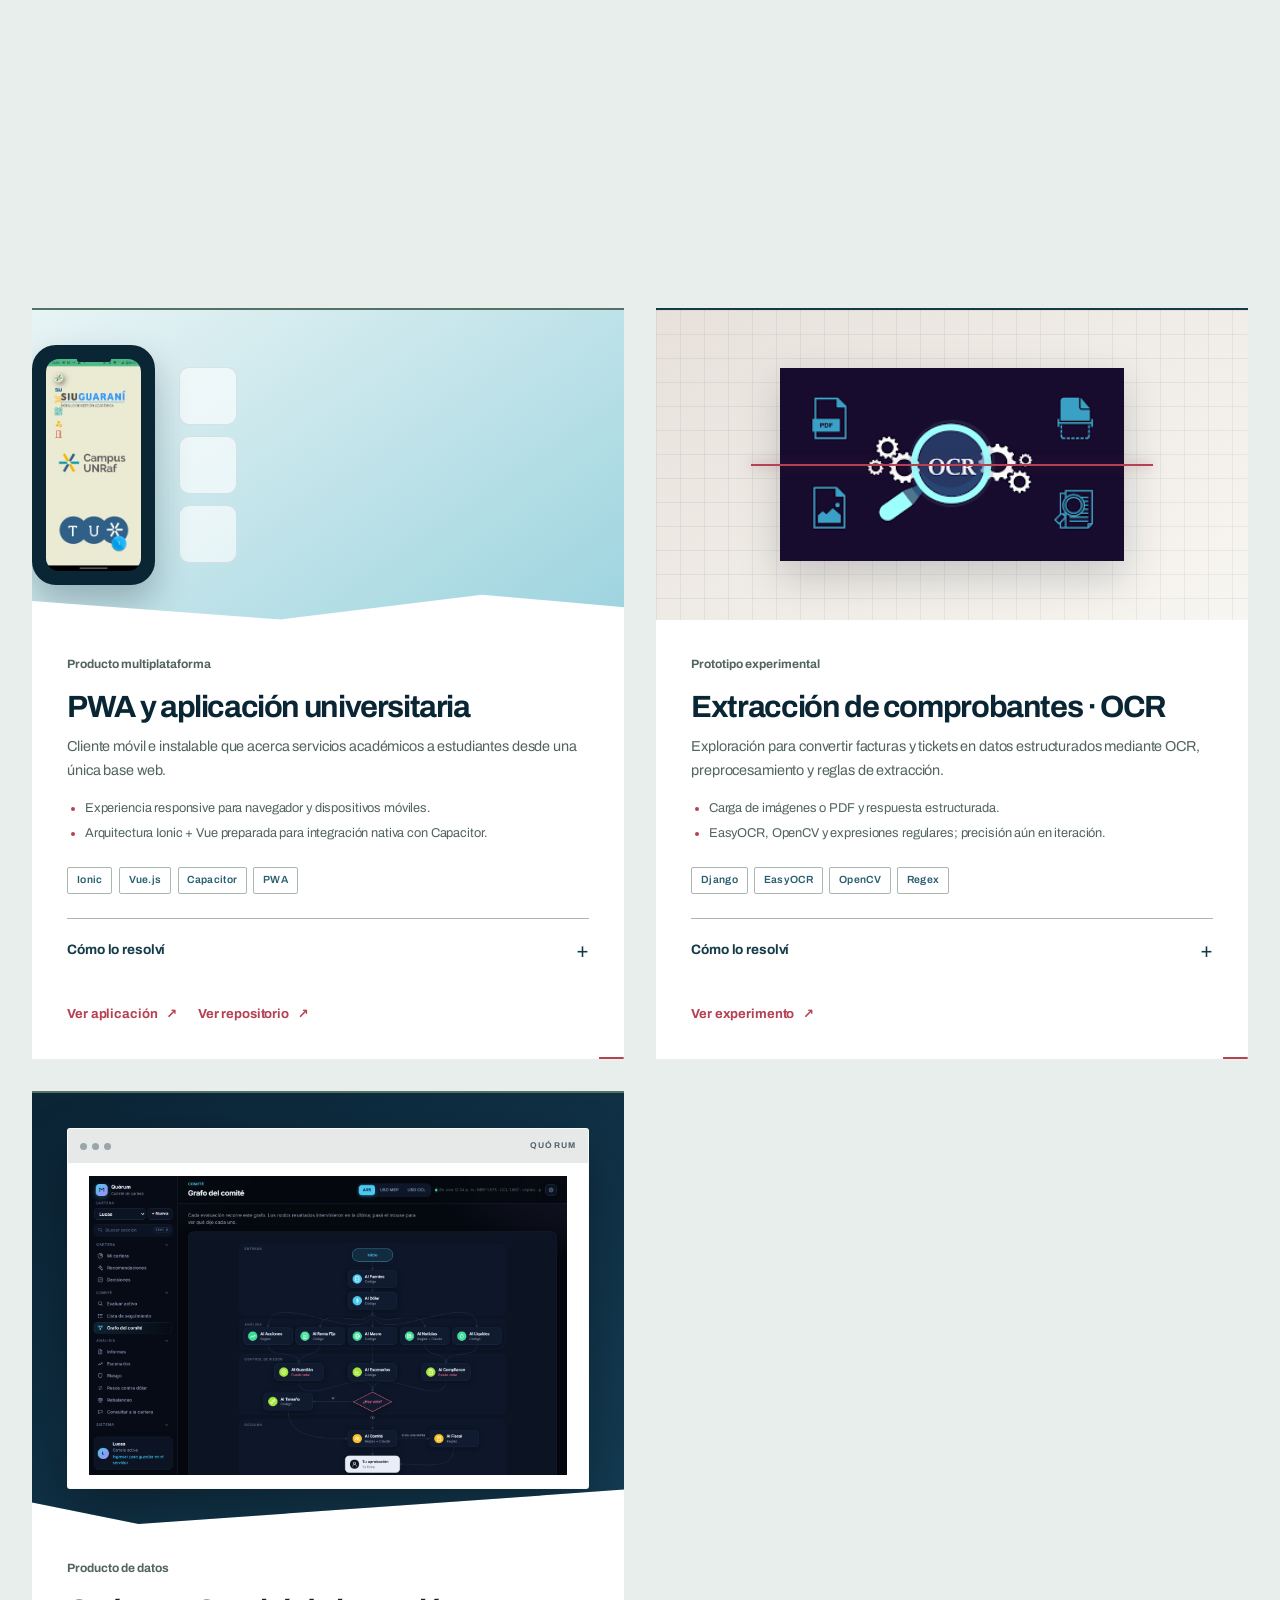
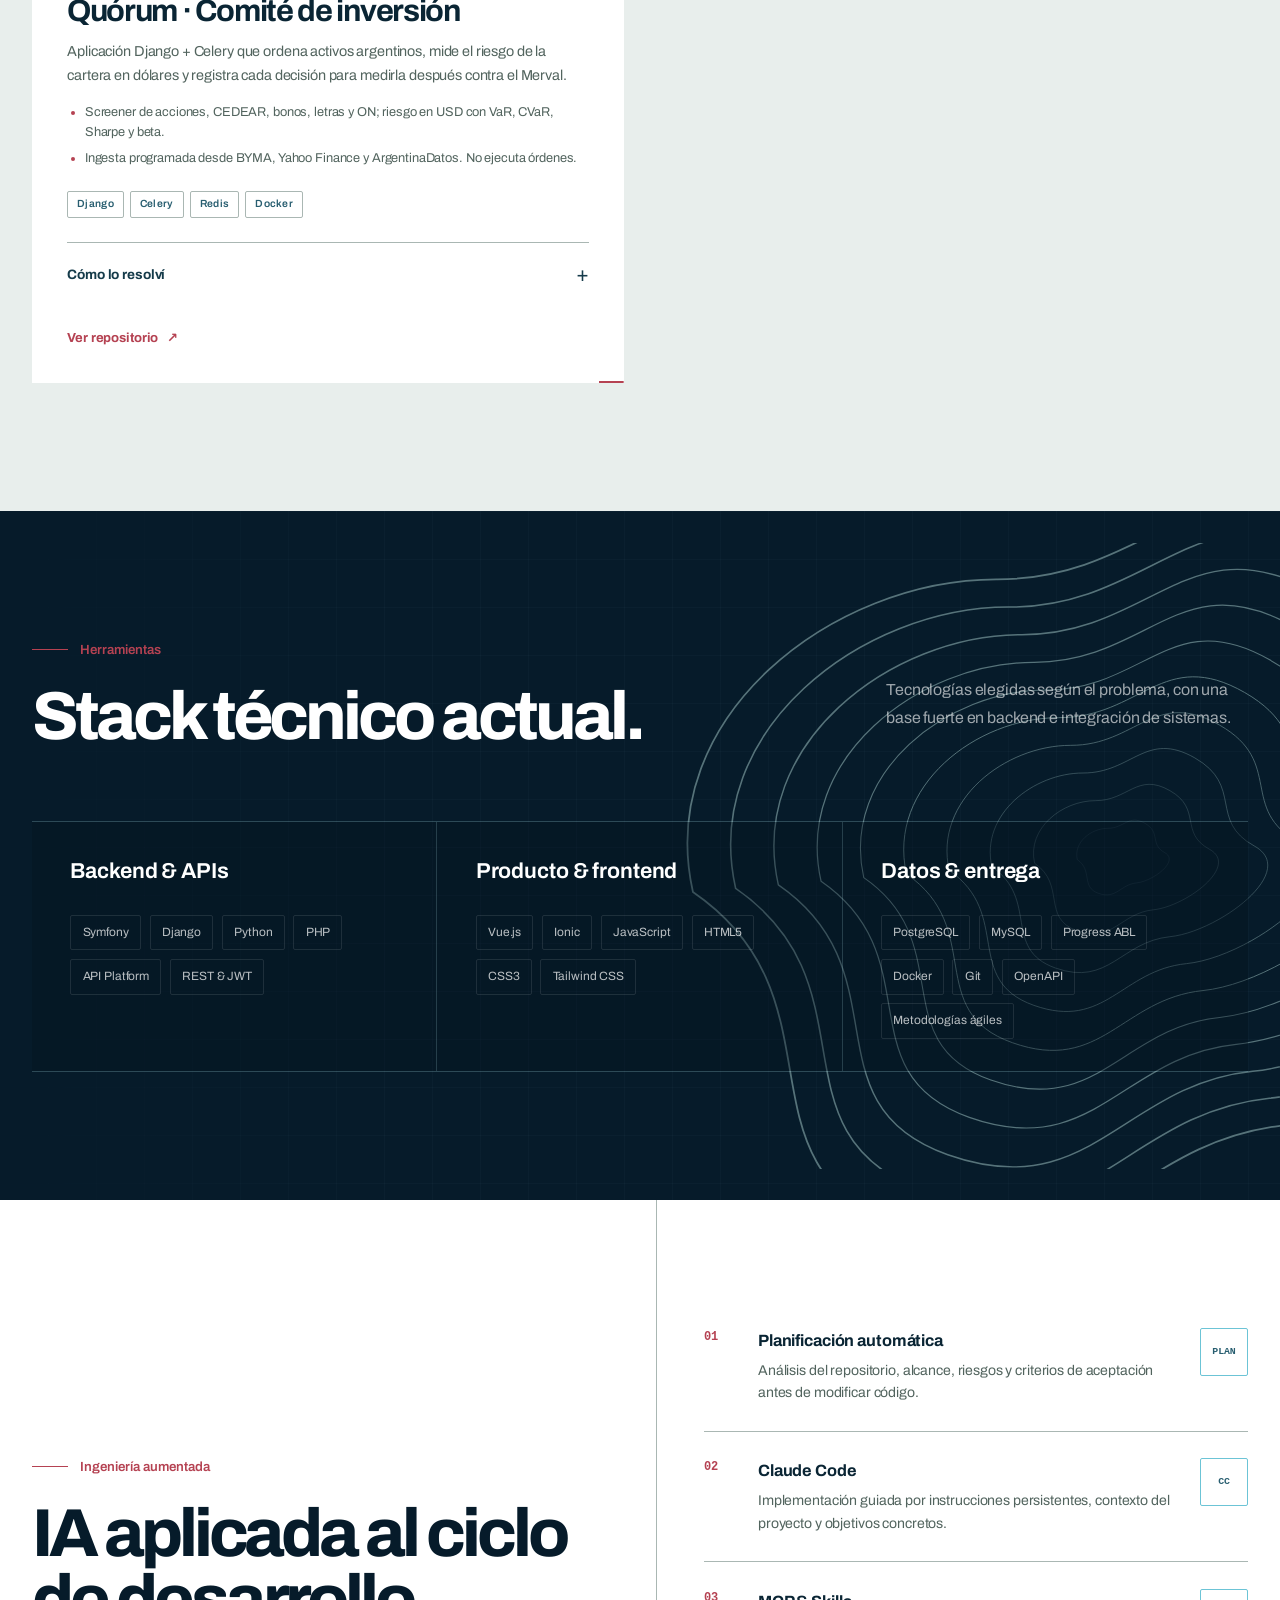
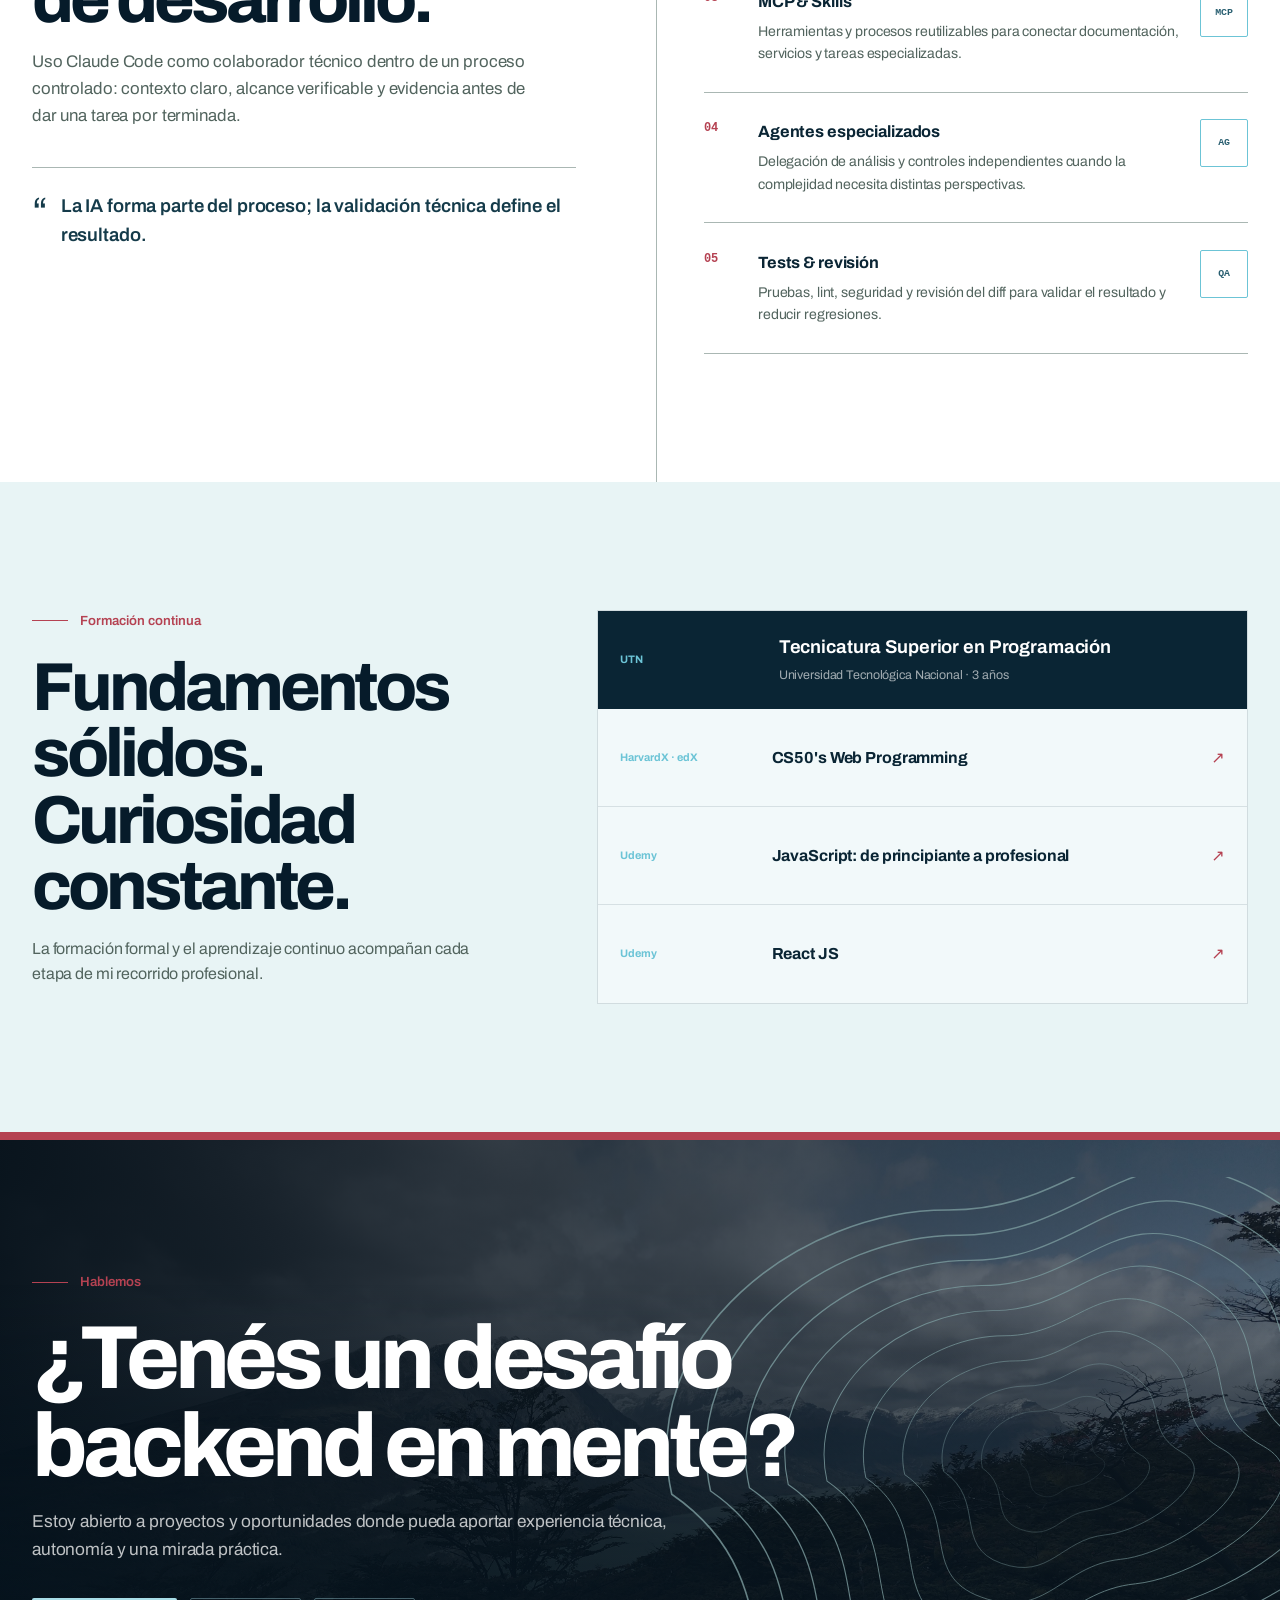
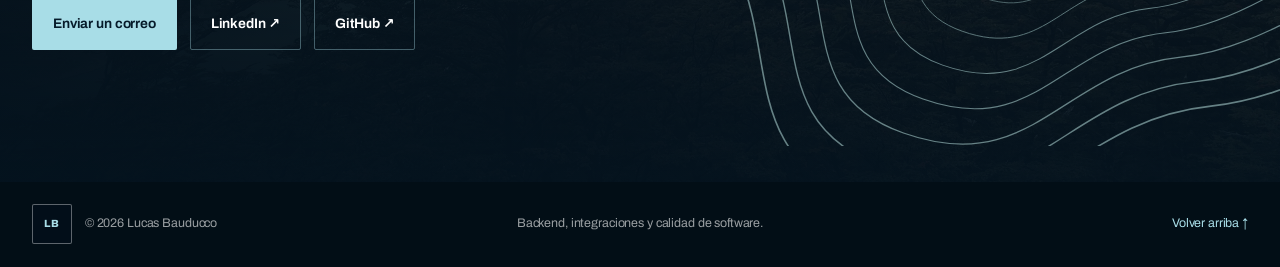
==== commit 552aae4a: "Quita el enlace Probá la demo de Multi-Market Co-Authored-By: Claude Sonnet 5.5 <noreply@anthropic.c" ====
--- a/index.html
+++ b/index.html
@@ -226,7 +226,6 @@
                 </dl>
               </details>
               <div class="project-actions">
-                <a class="text-link" href="#demo-market"><span data-i18n="demoTry">Probá la demo</span><span aria-hidden="true">↓</span></a>
                 <a class="text-link" href="https://github.com/lucasbauducco/multi-market" target="_blank" rel="noopener noreferrer"><span data-i18n="viewRepository">Ver repositorio</span><span aria-hidden="true">↗</span></a>
               </div>
             </div>
@@ -608,7 +607,6 @@
         "caseContribution": "Mi aporte",
         "caseDecision": "La decisión técnica",
         "caseOutcome": "El resultado",
-        "demoTry": "Probá la demo",
         "demoEyebrow": "Del código a la experiencia",
         "demoBadge": "Demo interactiva",
         "demoReset": "Limpiar filtros",
@@ -764,7 +762,6 @@
         "caseContribution": "My contribution",
         "caseDecision": "The technical decision",
         "caseOutcome": "The outcome",
-        "demoTry": "Try the demo",
         "demoEyebrow": "From code to experience",
         "demoBadge": "Interactive demo",
         "demoReset": "Clear filters",
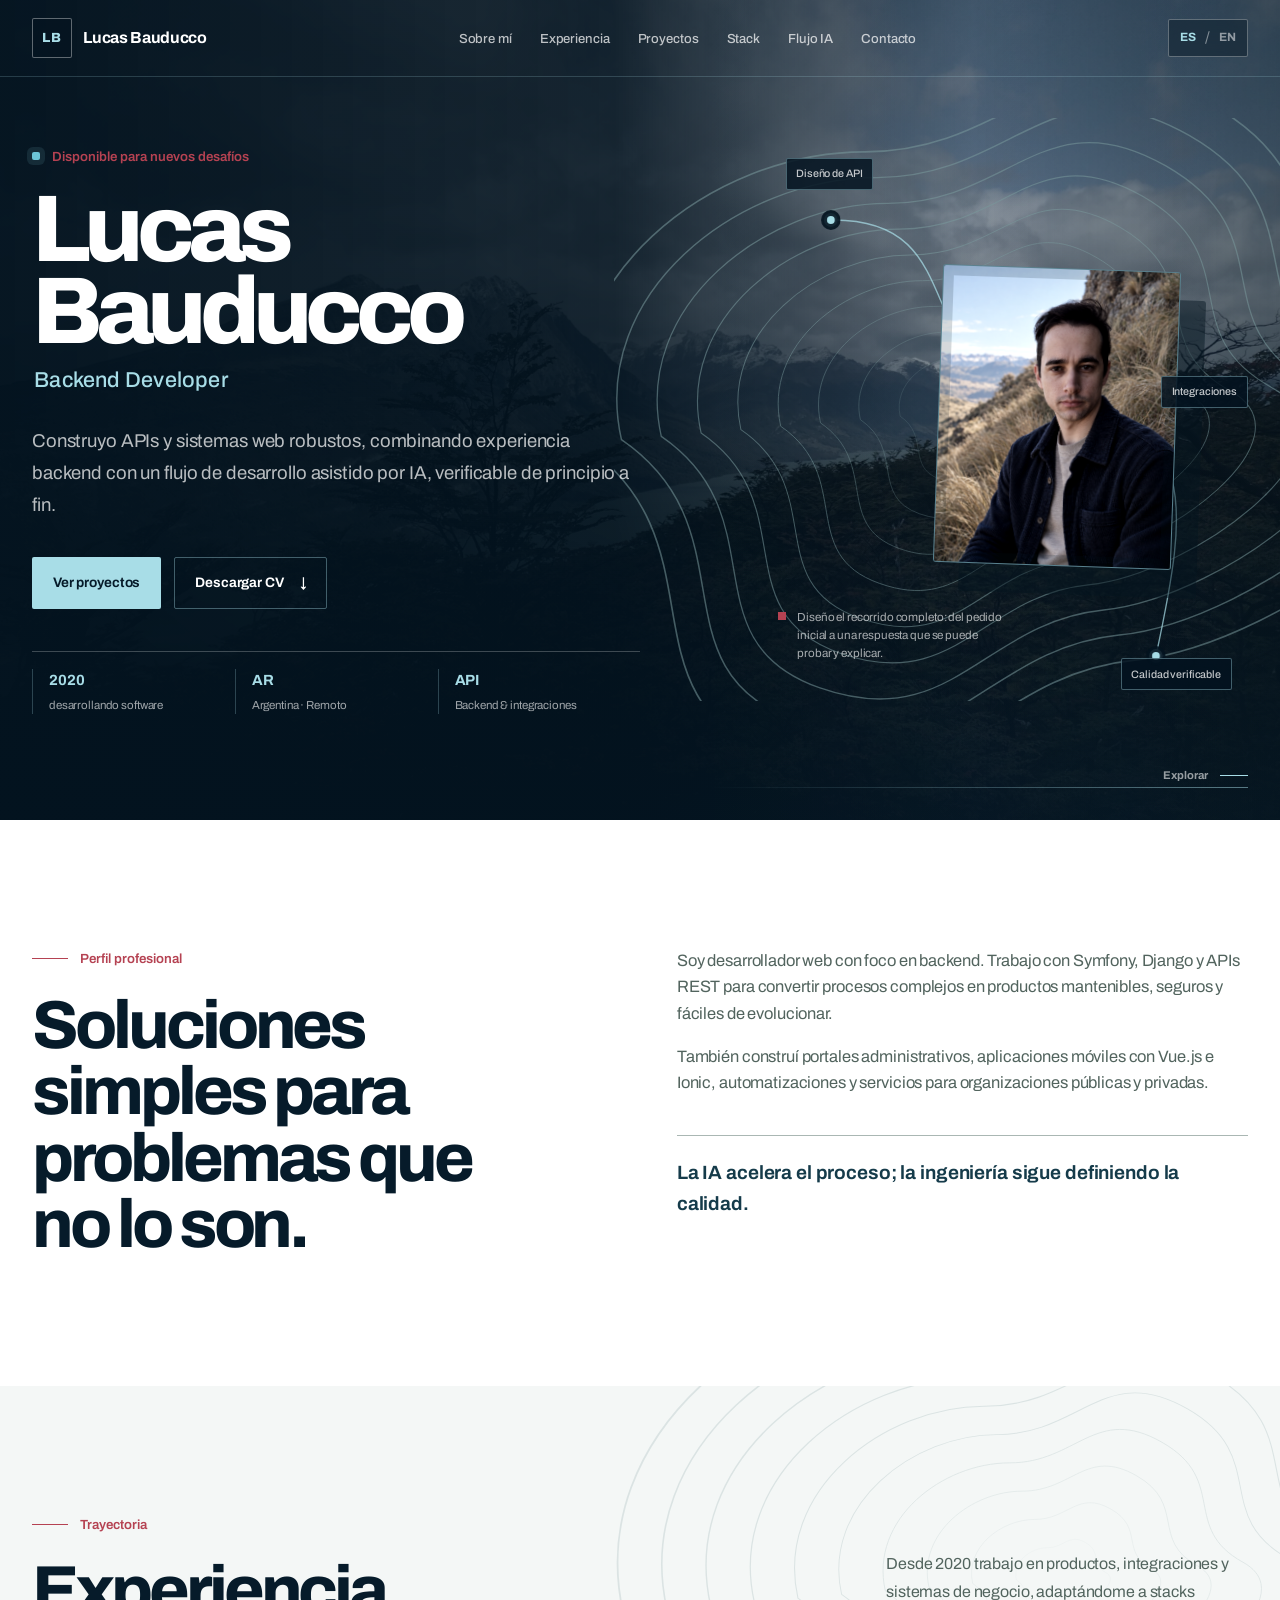
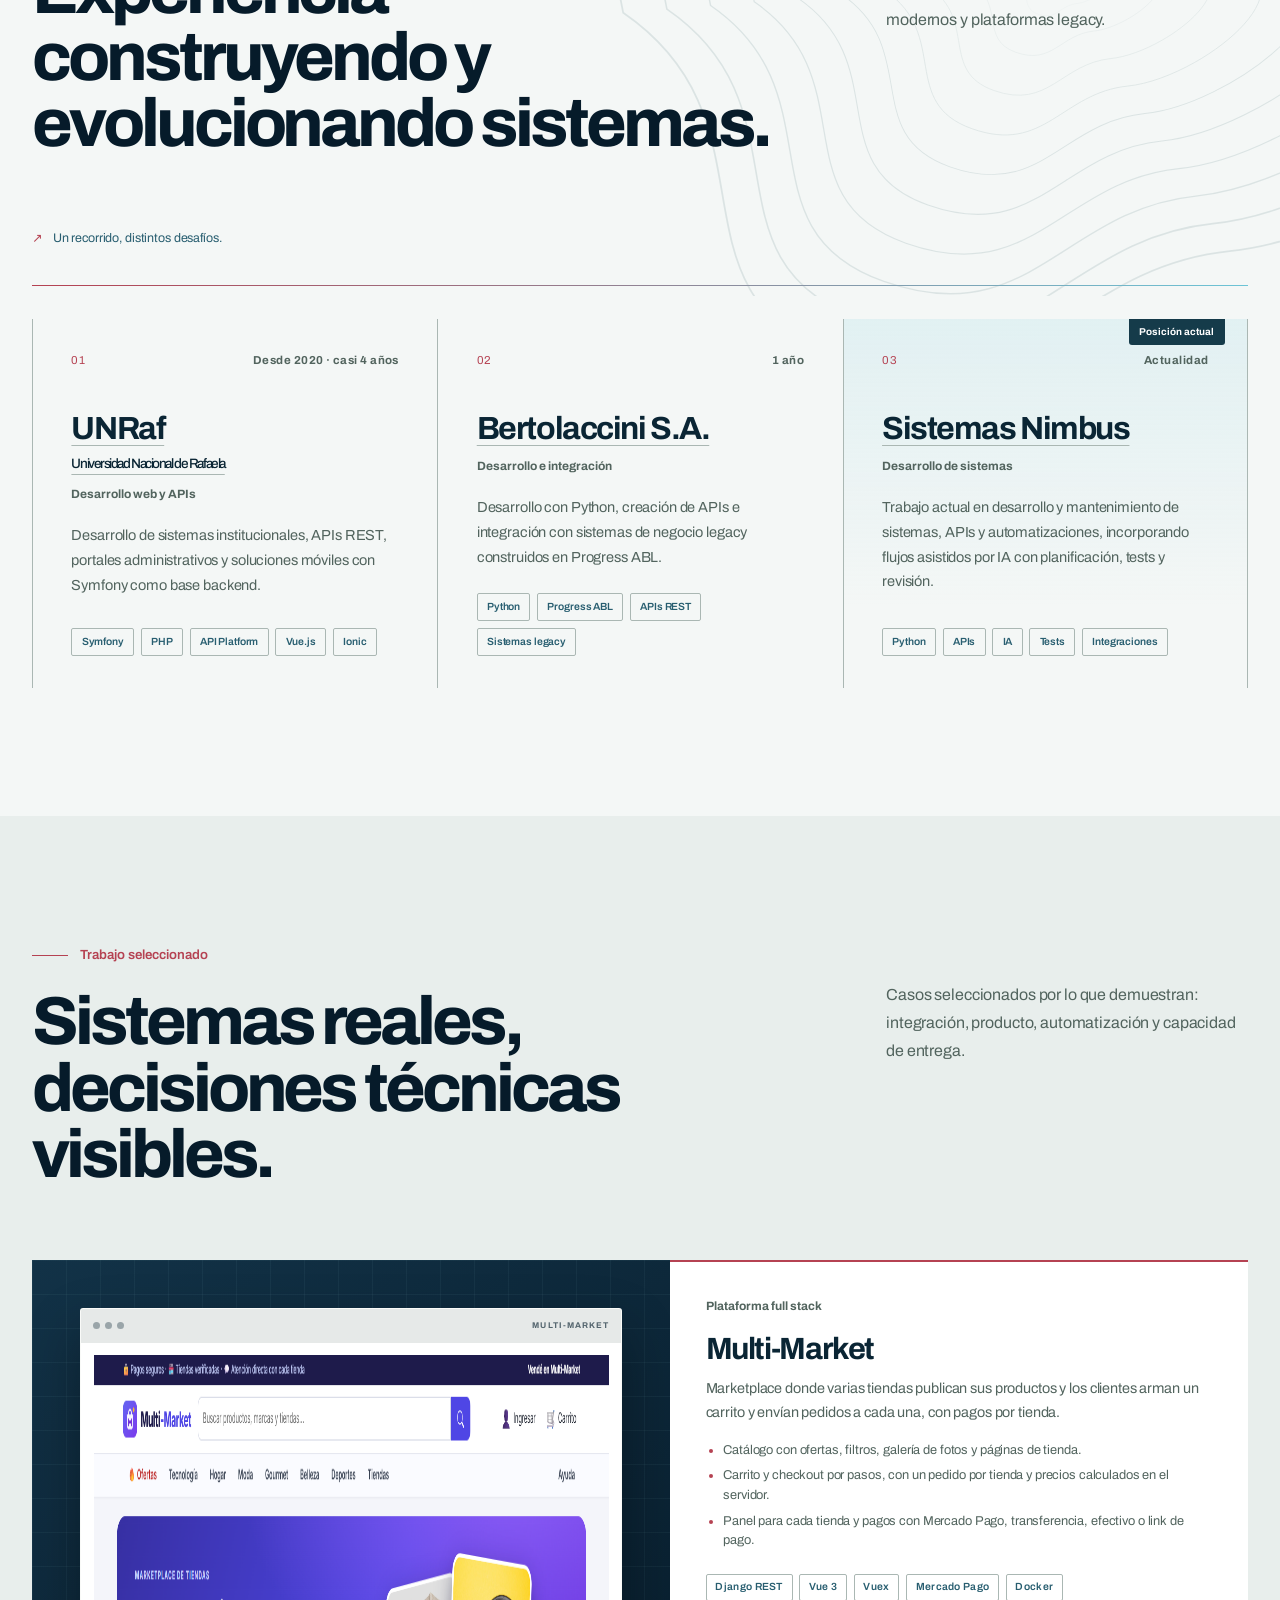
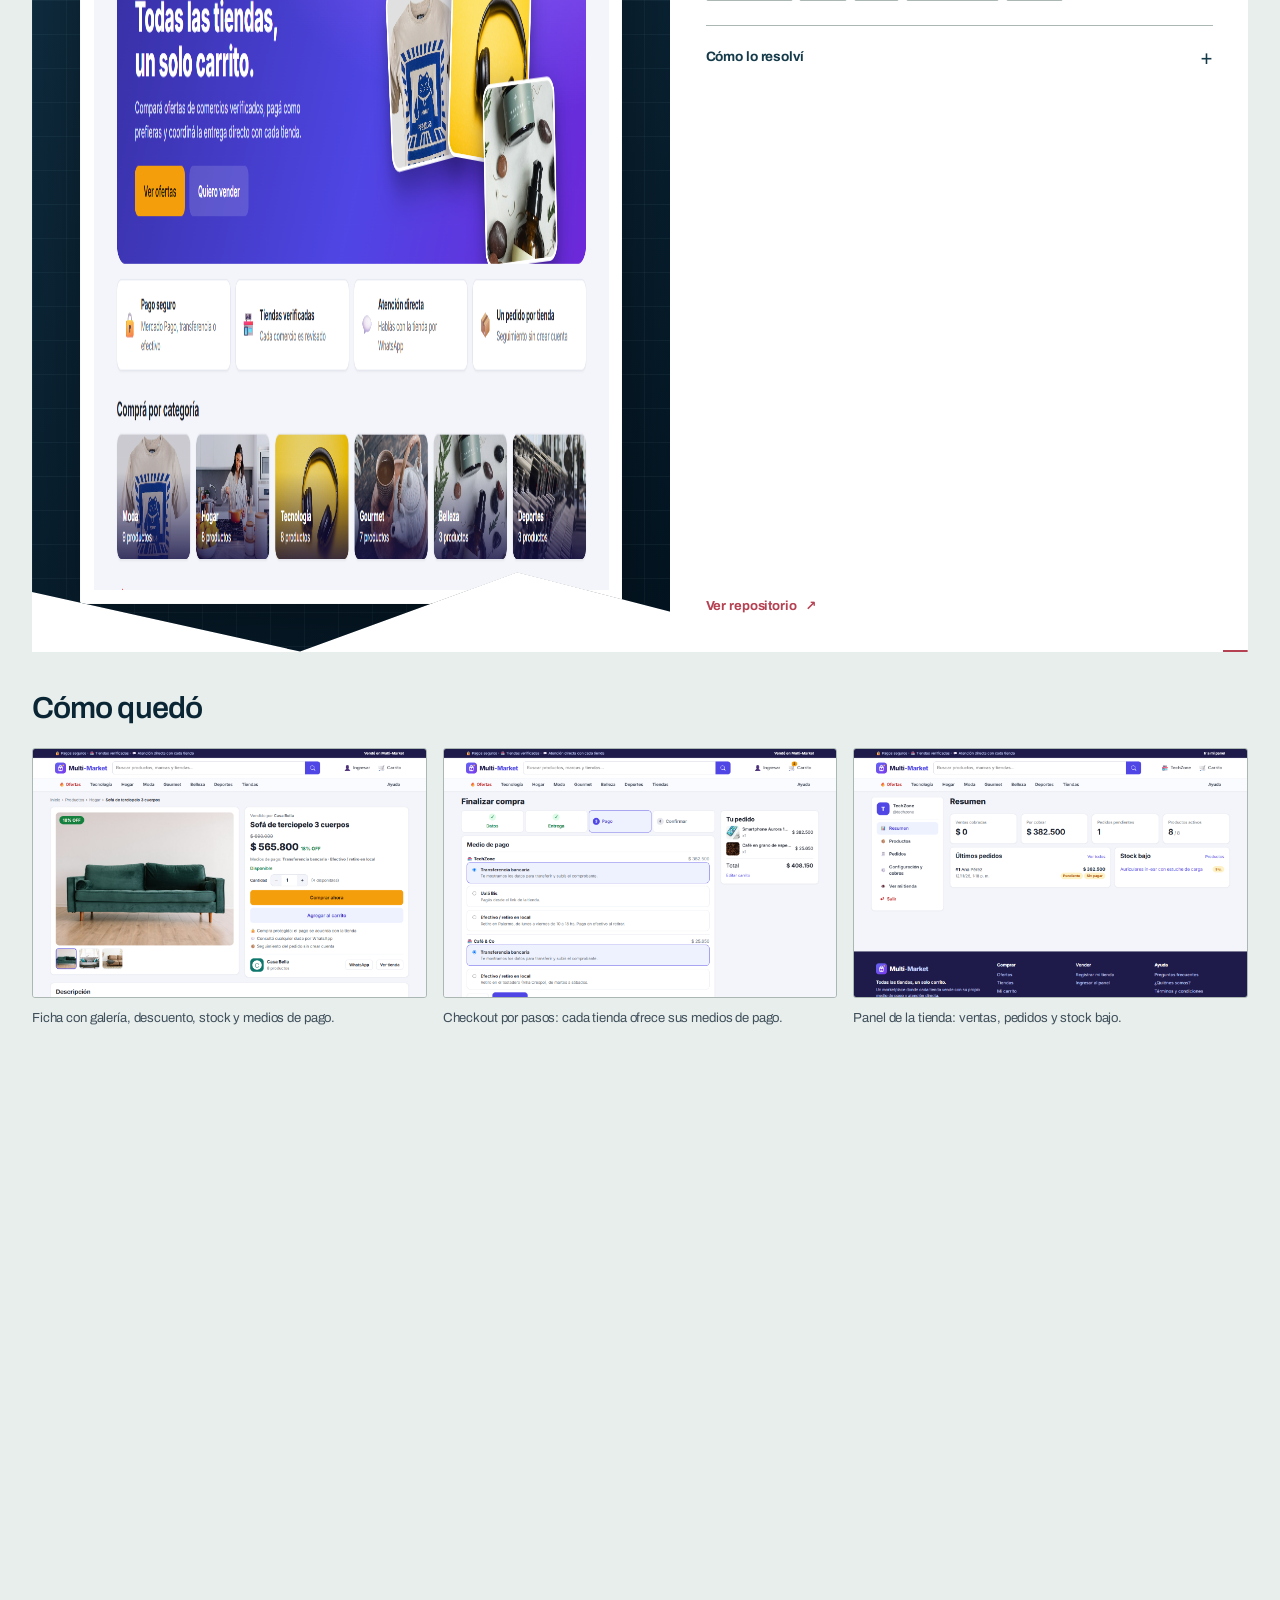
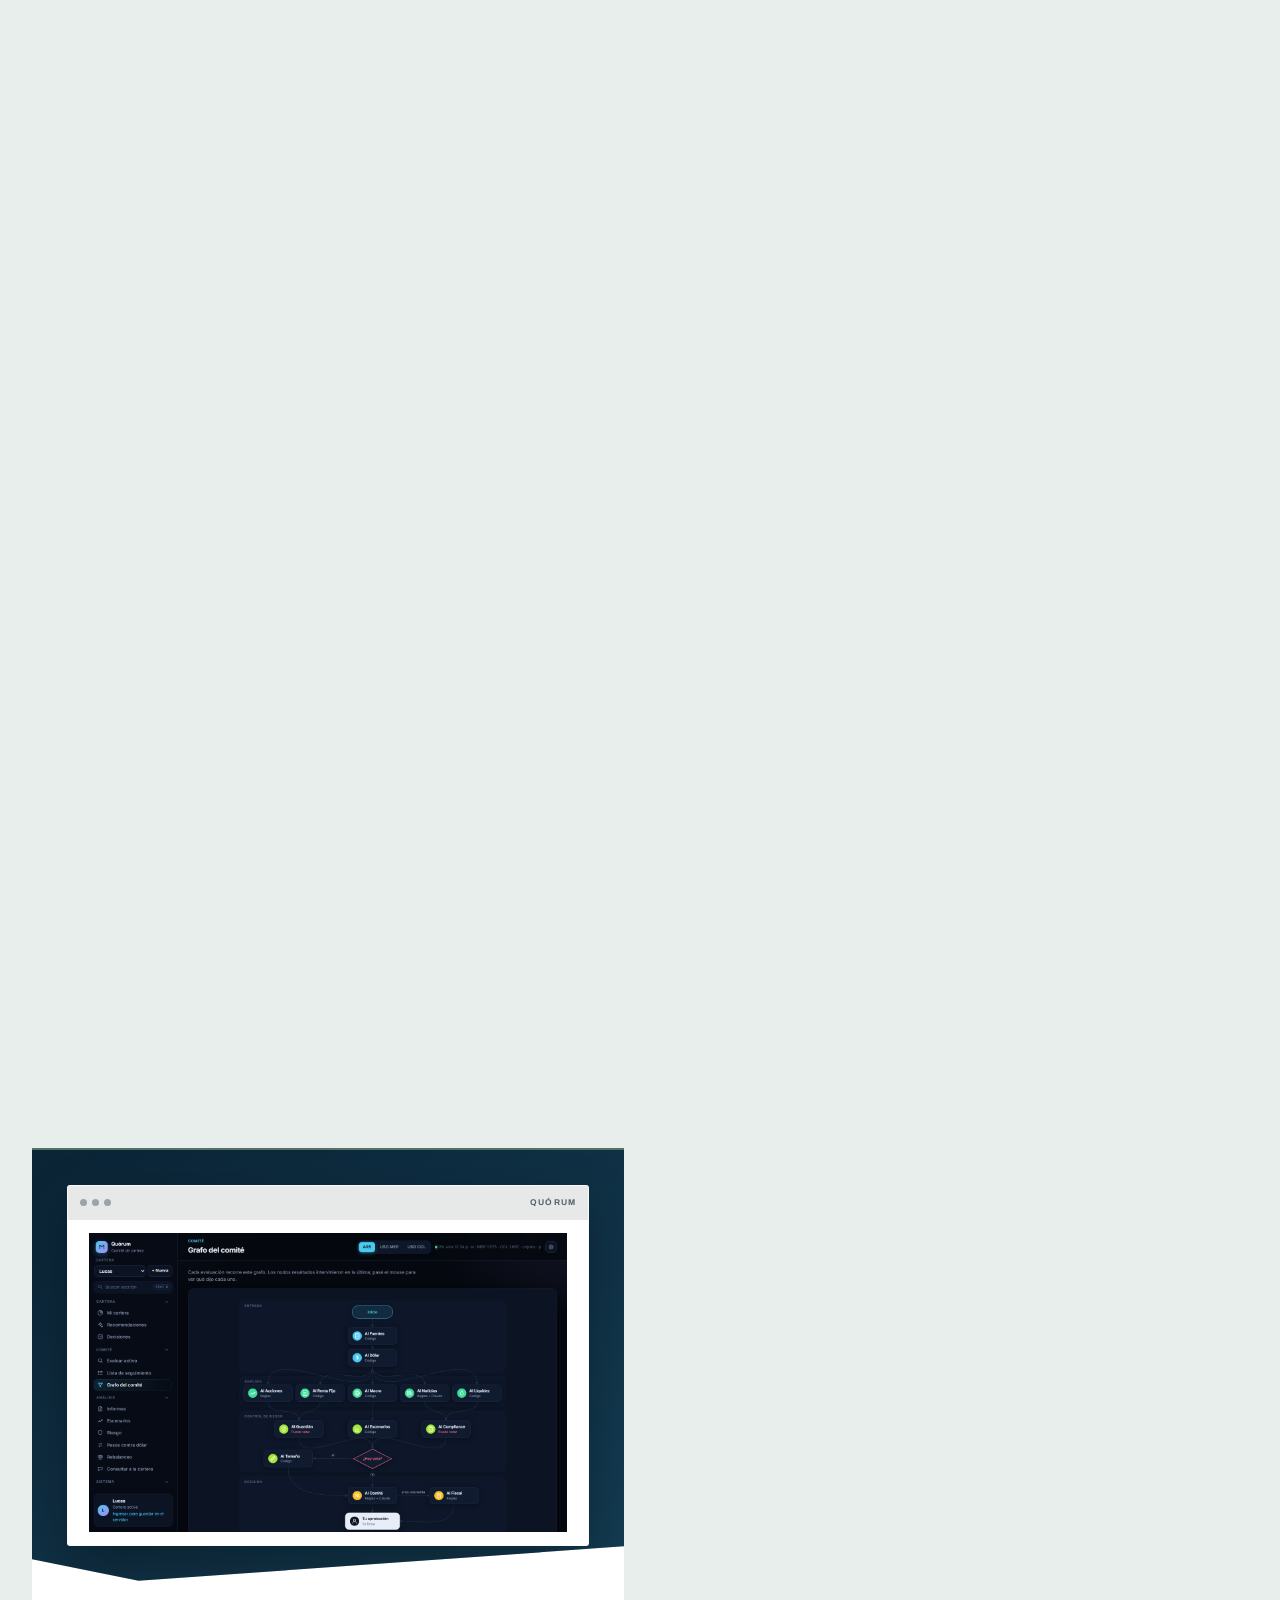
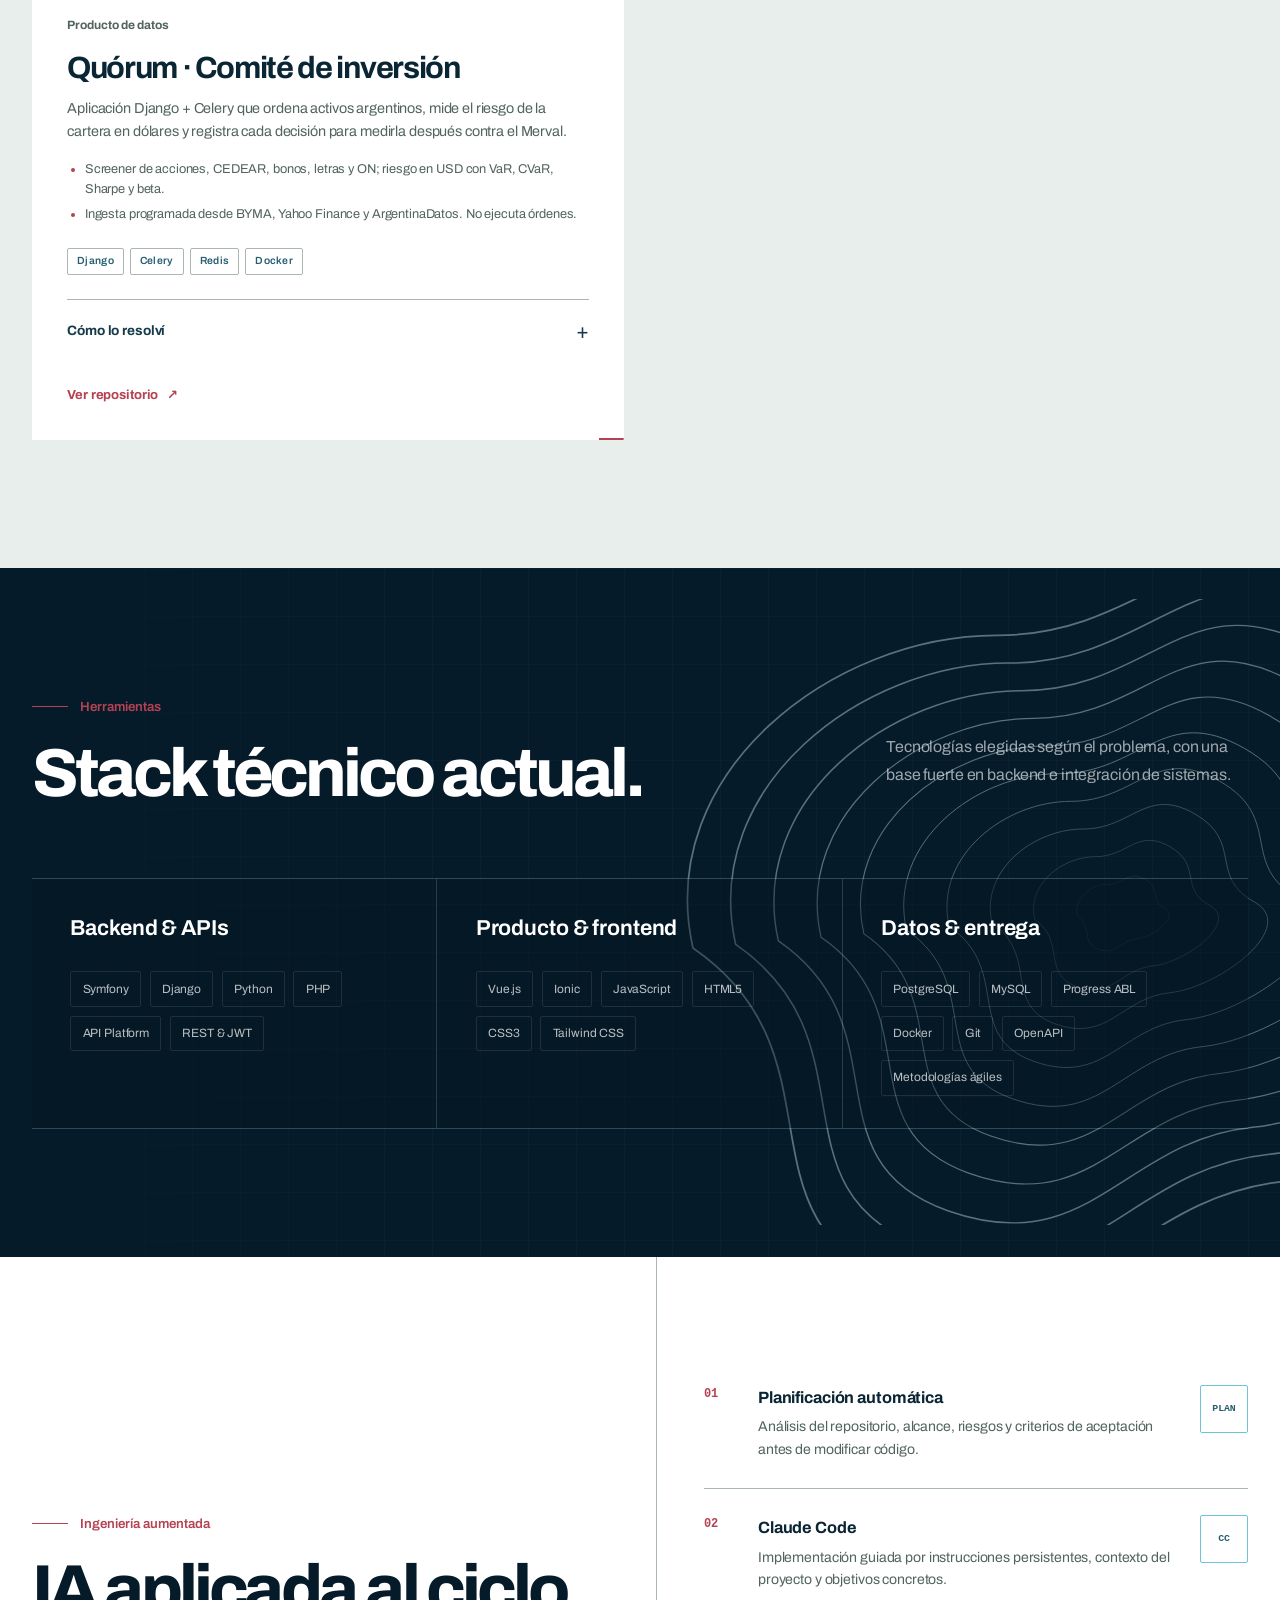
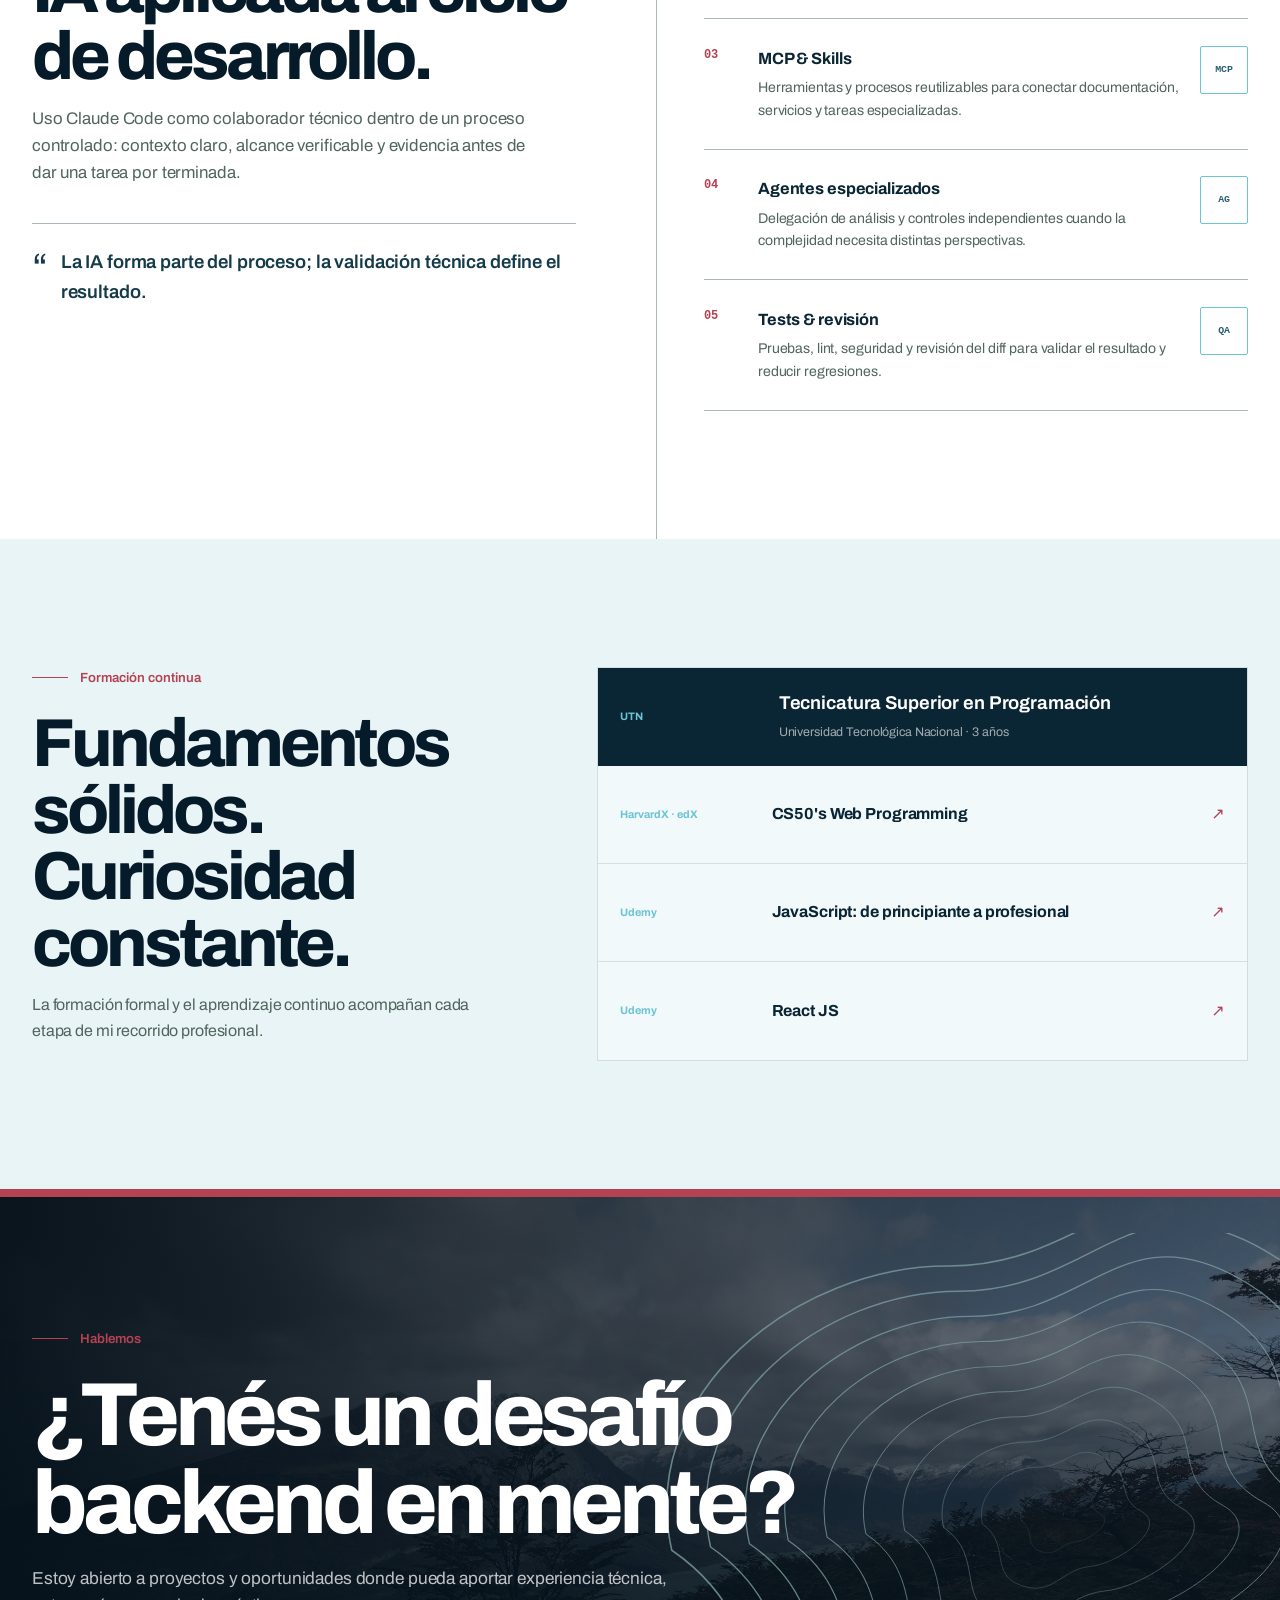
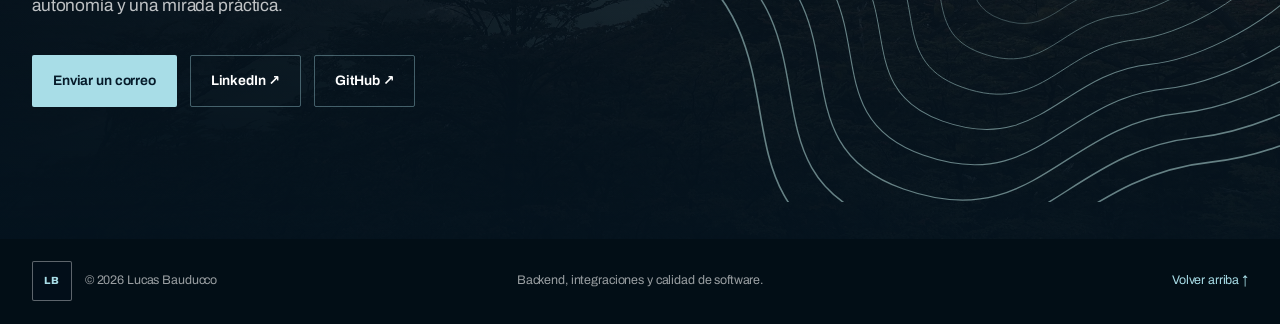
==== commit 7cb68d2a: "Quita la demo interactiva de Multi-Market Co-Authored-By: Claude Sonnet 5.5 <noreply@anthropic.com>" ====
--- a/index.html
+++ b/index.html
@@ -16,9 +16,7 @@
   <link rel="preconnect" href="https://fonts.gstatic.com" crossorigin>
   <link href="https://fonts.googleapis.com/css2?family=Archivo:wght@400;500;600;700;800&display=swap" rel="stylesheet">
   <link rel="stylesheet" href="assets/css/base.css">
-  <link rel="stylesheet" href="assets/css/market-demo.css">
   <link rel="stylesheet" href="assets/css/gift.css">
-  <script src="assets/js/market-demo.js" defer></script>
   <script src="assets/js/gift.js" defer></script>
 </head>
 <body>
@@ -209,7 +207,7 @@
             <div class="project-body">
               <div class="project-kicker"><span>01</span><strong data-i18n="marketType">Plataforma full stack</strong></div>
               <h3>Multi-Market</h3>
-              <p data-i18n="marketDescription">Marketplace que organiza múltiples tiendas, sus catálogos y productos mediante una API Django y un cliente Vue.</p>
+              <p data-i18n="marketDescription">Marketplace donde varias tiendas publican sus productos y los clientes arman un carrito y envían pedidos a cada una, con pagos por tienda.</p>
               <ul class="project-points">
                 <li data-i18n="marketPoint1">Catálogo con ofertas, filtros, galería de fotos y páginas de tienda.</li>
                 <li data-i18n="marketPoint2">Carrito y checkout por pasos, con un pedido por tienda y precios calculados en el servidor.</li>
@@ -219,10 +217,10 @@
               <details class="project-case">
                 <summary data-i18n-aria="marketCaseAria" aria-label="Cómo lo resolví: Multi-Market"><span data-i18n="caseToggle">Cómo lo resolví</span><span class="case-toggle-icon" aria-hidden="true">+</span></summary>
                 <dl>
-                  <div><dt data-i18n="caseProblem">El problema</dt><dd data-i18n="marketCaseProblem">Organizar tiendas y catálogos en una plataforma común, con productos que puedan buscarse y filtrarse.</dd></div>
-                  <div><dt data-i18n="caseContribution">Mi aporte</dt><dd data-i18n="marketCaseContribution">Trabajé en la API del catálogo y en el cliente que presenta tiendas, categorías y productos.</dd></div>
-                  <div><dt data-i18n="caseDecision">La decisión técnica</dt><dd data-i18n="marketCaseDecision">Desacoplé el backend Django REST del frontend Vue, con Axios como punto de comunicación.</dd></div>
-                  <div><dt data-i18n="caseOutcome">El resultado</dt><dd data-i18n="marketCaseOutcome">Dos proyectos complementarios: una API para el catálogo y una interfaz para explorarlo por tienda y categoría.</dd></div>
+                  <div><dt data-i18n="caseProblem">El problema</dt><dd data-i18n="marketCaseProblem">Que varias tiendas publiquen en un mismo lugar y que el comprador pueda armar un carrito y pedir a cada una, sin cuenta y con el pago que prefiera cada tienda.</dd></div>
+                  <div><dt data-i18n="caseContribution">Mi aporte</dt><dd data-i18n="marketCaseContribution">Construí la API, el cliente Vue, el checkout por pasos, el panel de cada tienda y la integración de pagos.</dd></div>
+                  <div><dt data-i18n="caseDecision">La decisión técnica</dt><dd data-i18n="marketCaseDecision">Precios y stock se calculan en el servidor; el webhook de Mercado Pago valida la firma y consulta el pago a la API antes de marcar el pedido como pagado, y los tokens de cada tienda se guardan cifrados.</dd></div>
+                  <div><dt data-i18n="caseOutcome">El resultado</dt><dd data-i18n="marketCaseOutcome">Un marketplace completo con datos de demostración y despliegue con Docker. Mercado Pago está probado con respuestas simuladas; todavía no se validó contra el sandbox real.</dd></div>
                 </dl>
               </details>
               <div class="project-actions">
@@ -238,43 +236,6 @@
               <li><figure><img src="assets/img/multi-market/07-checkout-pago.png" width="1360" height="860" loading="lazy" decoding="async" alt="Checkout por pasos con medios de pago" data-i18n-alt="shotCheckoutAlt"><figcaption data-i18n="shotCheckout">Checkout por pasos: cada tienda ofrece sus medios de pago.</figcaption></figure></li>
               <li><figure><img src="assets/img/multi-market/13-panel-resumen.png" width="1360" height="860" loading="lazy" decoding="async" alt="Panel de la tienda con resumen de ventas" data-i18n-alt="shotPanelAlt"><figcaption data-i18n="shotPanel">Panel de la tienda: ventas, pedidos y stock bajo.</figcaption></figure></li>
             </ul>
-          </section>
-
-          <section class="market-demo" id="demo-market" aria-labelledby="market-demo-title">
-            <div class="demo-heading">
-              <div><p class="eyebrow" data-i18n="demoEyebrow">Del código a la experiencia</p><h3 id="market-demo-title" data-i18n="marketDemoTitle">Tres tiendas. Un solo lugar.</h3></div>
-              <p data-i18n="marketDemoIntro">Buscá algo para tu próxima salida, combiná tiendas y categorías, y abrí un producto para conocerlo mejor.</p>
-            </div>
-            <div class="market-storefront">
-              <div class="demo-toolbar"><strong><span aria-hidden="true">M</span> Multi-Market</strong><span class="demo-badge" data-i18n="demoBadge">Demo interactiva</span></div>
-              <div class="market-storefront-body">
-                <p class="market-sample" data-i18n="marketSample">Catálogo ficticio · precios de ejemplo en ARS · sin compras</p>
-                <p class="market-fallback" data-i18n="marketFallback">Activá JavaScript para explorar el catálogo y abrir los productos. Podés seguir leyendo el caso del proyecto y visitar sus repositorios.</p>
-                <form>
-                  <fieldset class="market-filters" disabled>
-                    <legend class="visually-hidden" data-i18n="marketFilters">Filtrar el catálogo de ejemplo</legend>
-                    <label for="market-search"><span data-i18n="marketSearch">Buscar</span><input type="search" id="market-search" name="search" maxlength="80" placeholder="Mochila, térmica, Sendero…" autocomplete="off"></label>
-                    <label for="market-shop"><span data-i18n="marketShop">Tienda</span><select id="market-shop" name="shop"><option value="" data-i18n="marketAllShops">Todas las tiendas</option><option value="1">Sendero</option><option value="2">Refugio</option><option value="3">Lago</option></select></label>
-                    <label for="market-category"><span data-i18n="marketCategory">Categoría</span><select id="market-category" name="category"><option value="" data-i18n="marketAllCategories">Todas las categorías</option><option value="1" data-i18n="marketEquipment">Equipamiento</option><option value="2" data-i18n="marketAccessories">Accesorios</option><option value="3" data-i18n="marketClothing">Indumentaria</option></select></label>
-                    <button class="demo-reset" type="button" data-market-reset data-i18n="demoReset">Limpiar filtros</button>
-                  </fieldset>
-                </form>
-                <div class="market-results" hidden>
-                  <p class="market-count" role="status" aria-live="polite" aria-atomic="true" data-market-count></p>
-                  <ul class="market-grid"></ul>
-                  <div class="market-empty" hidden><strong data-i18n="marketEmptyTitle">No encontramos productos con esos filtros.</strong><p data-i18n="marketEmptyText">Probá otra búsqueda o volvé a explorar el catálogo completo.</p><button type="button" class="demo-reset" data-market-empty-reset data-i18n="marketExploreAll">Ver todos los productos</button></div>
-                  <details class="market-api">
-                    <summary><span data-i18n="marketApiToggle">Qué consulta hace la API</span><span class="case-toggle-icon" aria-hidden="true">+</span></summary>
-                    <div class="market-api-content">
-                      <p data-i18n="marketApiIntro">Esta es la ruta equivalente en el backend de Multi-Market. La demo usa datos locales y no envía solicitudes a la API.</p>
-                      <code data-market-request></code>
-                      <p data-market-local-filter data-i18n="marketApiLocal" hidden>La búsqueda usa su propia ruta; en esta combinación, la tienda y la categoría se filtran después en el navegador.</p>
-                      <a class="text-link" href="https://github.com/lucasbauducco/backend-multi-market/blob/main/shop/urls.py" target="_blank" rel="noopener noreferrer"><span data-i18n="marketApiSource">Explorar las rutas en el código</span><span aria-hidden="true">↗</span></a>
-                    </div>
-                  </details>
-                </div>
-              </div>
-            </div>
           </section>
 
           <article class="project-card case-academic">
@@ -541,75 +502,14 @@
     </div>
   </footer>
 
-  <dialog id="market-product-dialog" class="market-dialog" aria-labelledby="market-dialog-title" aria-describedby="market-dialog-description">
-    <div class="market-dialog-inner">
-      <div class="market-dialog-toolbar"><button class="market-dialog-close" type="button" data-market-close autofocus><span data-i18n="marketClose">Cerrar</span><span aria-hidden="true">×</span></button></div>
-      <div class="market-dialog-layout">
-        <div class="market-dialog-visual"><img width="400" height="300" alt=""></div>
-        <div class="market-dialog-copy">
-          <p class="eyebrow" data-i18n="marketProductDetail">En detalle</p>
-          <h3 id="market-dialog-title"></h3>
-          <p id="market-dialog-description" data-market-description></p>
-          <dl><div><dt data-i18n="marketShop">Tienda</dt><dd data-market-shop></dd></div><div><dt data-i18n="marketCategory">Categoría</dt><dd data-market-category></dd></div></dl>
-          <div class="market-dialog-prices"><strong data-market-price></strong><del hidden></del></div>
-          <p class="market-dialog-discount" hidden></p>
-          <p class="market-dialog-note" data-i18n="marketDetailNote">Producto y precio ficticios para explorar la demo. No disponible para comprar.</p>
-        </div>
-      </div>
-    </div>
-  </dialog>
-
   <script>
     const translations = {
       es: {
-        "marketDemoTitle": "Tres tiendas. Un solo lugar.",
-        "marketDemoIntro": "Buscá algo para tu próxima salida, combiná tiendas y categorías, y abrí un producto para conocerlo mejor.",
-        "marketSample": "Catálogo ficticio · precios de ejemplo en ARS · sin compras",
-        "marketFallback": "Activá JavaScript para explorar el catálogo y abrir los productos. Podés seguir leyendo el caso del proyecto y visitar sus repositorios.",
-        "marketFilters": "Filtrar el catálogo de ejemplo",
-        "marketSearch": "Buscar",
-        "marketSearchPlaceholder": "Mochila, térmica, Sendero…",
-        "marketShop": "Tienda",
-        "marketCategory": "Categoría",
-        "marketAllShops": "Todas",
-        "marketAllCategories": "Todas",
-        "marketEquipment": "Equipamiento",
-        "marketAccessories": "Accesorios",
-        "marketClothing": "Indumentaria",
-        "marketCount": "{count} productos para explorar",
-        "marketCountOne": "{count} producto para explorar",
-        "marketEmptyTitle": "No encontramos productos con esos filtros.",
-        "marketEmptyText": "Probá otra búsqueda o volvé a explorar el catálogo completo.",
-        "marketExploreAll": "Ver todos los productos",
-        "marketViewProduct": "Ver producto",
-        "marketDiscount": "{discount}% de descuento",
-        "marketApiToggle": "Qué consulta hace la API",
-        "marketApiIntro": "Esta es la ruta equivalente en el backend de Multi-Market. La demo usa datos locales y no envía solicitudes a la API.",
-        "marketApiLocal": "La búsqueda usa su propia ruta; en esta combinación, la tienda y la categoría se filtran después en el navegador.",
-        "marketApiSource": "Explorar las rutas en el código",
-        "marketClose": "Cerrar",
-        "marketProductDetail": "En detalle",
-        "marketDetailNote": "Producto y precio ficticios para explorar la demo. No disponible para comprar.",
-        "marketPackName": "Mochila Andina",
-        "marketPackDescription": "Una mochila de 24 litros para salidas de un día. Compartimento principal amplio, bolsillo frontal y correas ajustables.",
-        "marketBottleName": "Botella térmica",
-        "marketBottleDescription": "Botella de acero de 750 ml, con doble pared y tapa a rosca. Un diseño simple para llevar agua o una bebida caliente.",
-        "marketFleeceName": "Buzo de polar",
-        "marketFleeceDescription": "Una capa liviana de abrigo con cuello alto y medio cierre. Corte cómodo para caminar o disfrutar de una tarde al aire libre.",
-        "marketMugName": "Taza de campamento",
-        "marketMugDescription": "Taza enlozada de 350 ml con borde oscuro y asa amplia. Pensada para una pausa frente a las montañas.",
-        "marketBeanieName": "Gorro de lana",
-        "marketBeanieDescription": "Tejido suave, punto acanalado y borde doblado. Un accesorio sencillo para los días frescos del sur.",
-        "marketDuffelName": "Bolso de viaje",
-        "marketDuffelDescription": "Bolso de 40 litros con asas reforzadas, cierre superior y correa desmontable. Espacio para una escapada de fin de semana.",
         "caseToggle": "Cómo lo resolví",
         "caseProblem": "El problema",
         "caseContribution": "Mi aporte",
         "caseDecision": "La decisión técnica",
         "caseOutcome": "El resultado",
-        "demoEyebrow": "Del código a la experiencia",
-        "demoBadge": "Demo interactiva",
-        "demoReset": "Limpiar filtros",
         "journeyCaption": "Un recorrido, distintos desafíos.",
         "ocrCaseAria": "Cómo lo resolví: Prototipo OCR",
         "ocrCaseProblem": "Explorar cómo pasar de una imagen de un comprobante a campos que otro sistema pueda procesar.",
@@ -680,10 +580,10 @@
         legacySystems: "Sistemas legacy", integrations: "Integraciones", aiShort: "IA", currentBadge: "Posición actual",
         projectsEyebrow: "Trabajo seleccionado", projectsTitle: "Sistemas reales, decisiones técnicas visibles.",
         projectsIntro: "Casos seleccionados por lo que demuestran: integración, producto, automatización y capacidad de entrega.",
-        marketVisualAlt: "Vista conceptual de un marketplace con múltiples tiendas", marketType: "Plataforma full stack",
+        marketType: "Plataforma full stack",
         marketDescription: "Marketplace donde varias tiendas publican sus productos y los clientes arman un carrito y envían pedidos a cada una, con pagos por tienda.",
         marketPoint1: "Catálogo con ofertas, filtros, galería de fotos y páginas de tienda.", marketPoint2: "Carrito y checkout por pasos, con un pedido por tienda y precios calculados en el servidor.",
-        marketPoint3: "Panel para cada tienda y pagos con Mercado Pago, transferencia, efectivo o link de pago.", viewBackend: "Ver backend", viewFrontend: "Ver frontend",
+        marketPoint3: "Panel para cada tienda y pagos con Mercado Pago, transferencia, efectivo o link de pago.",
         apiAlt: "Documentación OpenAPI del sistema académico", apiType: "Integración institucional", apiTitle: "API REST · Sistema académico",
         apiDescription: "Servicio documentado para integrar información académica y exponer operaciones protegidas con autenticación JWT.",
         apiPoint1: "Contrato OpenAPI navegable con endpoints agrupados.", apiPoint2: "Autenticación y renovación de tokens para clientes externos.",
@@ -717,54 +617,11 @@
         sendEmail: "Enviar un correo", footerNote: "Backend, integraciones y calidad de software.", backTop: "Volver arriba"
       },
       en: {
-        "marketDemoTitle": "Three shops. One place.",
-        "marketDemoIntro": "Find something for your next outing, combine shops and categories, and open a product to take a closer look.",
-        "marketSample": "Fictional catalog · sample prices in ARS · no purchases",
-        "marketFallback": "Enable JavaScript to explore the catalog and open products. You can still read the project case study and visit its repositories.",
-        "marketFilters": "Filter the sample catalog",
-        "marketSearch": "Search",
-        "marketSearchPlaceholder": "Backpack, bottle, Sendero…",
-        "marketShop": "Shop",
-        "marketCategory": "Category",
-        "marketAllShops": "All",
-        "marketAllCategories": "All",
-        "marketEquipment": "Equipment",
-        "marketAccessories": "Accessories",
-        "marketClothing": "Clothing",
-        "marketCount": "{count} products to explore",
-        "marketCountOne": "{count} product to explore",
-        "marketEmptyTitle": "No products match these filters.",
-        "marketEmptyText": "Try another search or explore the full catalog again.",
-        "marketExploreAll": "View all products",
-        "marketViewProduct": "View product",
-        "marketDiscount": "{discount}% off",
-        "marketApiToggle": "The API behind this view",
-        "marketApiIntro": "This is the equivalent route in the Multi-Market backend. The demo uses local data and makes no API requests.",
-        "marketApiLocal": "Search has its own route; in this combination, shop and category filters are applied afterward in the browser.",
-        "marketApiSource": "Explore the routes in the code",
-        "marketClose": "Close",
-        "marketProductDetail": "A closer look",
-        "marketDetailNote": "Fictional product and price for this demo. Not available to purchase.",
-        "marketPackName": "Andina backpack",
-        "marketPackDescription": "A 24-liter backpack for day trips. A spacious main compartment, front pocket and adjustable shoulder straps.",
-        "marketBottleName": "Insulated bottle",
-        "marketBottleDescription": "A 750 ml steel bottle with double walls and a screw cap. A simple design for water or a hot drink.",
-        "marketFleeceName": "Fleece pullover",
-        "marketFleeceDescription": "A lightweight layer with a high collar and half zip. A comfortable fit for a walk or an afternoon outdoors.",
-        "marketMugName": "Camping mug",
-        "marketMugDescription": "A 350 ml enamel mug with a dark rim and a generous handle. Made for a break with a mountain view.",
-        "marketBeanieName": "Wool beanie",
-        "marketBeanieDescription": "Soft yarn, ribbed knitting and a folded brim. A simple accessory for cooler days in the south.",
-        "marketDuffelName": "Weekend duffel",
-        "marketDuffelDescription": "A 40-liter bag with reinforced handles, a top zip and a detachable strap. Room for a weekend getaway.",
         "caseToggle": "How I built it",
         "caseProblem": "The problem",
         "caseContribution": "My contribution",
         "caseDecision": "The technical decision",
         "caseOutcome": "The outcome",
-        "demoEyebrow": "From code to experience",
-        "demoBadge": "Interactive demo",
-        "demoReset": "Clear filters",
         "journeyCaption": "One journey, different challenges.",
         "ocrCaseAria": "How I built it: OCR prototype",
         "ocrCaseProblem": "Explore how to turn a receipt image into fields another system can process.",
@@ -835,10 +692,10 @@
         legacySystems: "Legacy systems", integrations: "Integrations", aiShort: "AI", currentBadge: "Current position",
         projectsEyebrow: "Selected work", projectsTitle: "Real systems, visible technical decisions.",
         projectsIntro: "Cases selected for what they demonstrate: integration, product thinking, automation and delivery capability.",
-        marketVisualAlt: "Conceptual view of a multi-store marketplace", marketType: "Full-stack platform",
+        marketType: "Full-stack platform",
         marketDescription: "Marketplace where several stores publish their products and customers build a cart and send orders to each one, with per-store payments.",
         marketPoint1: "Catalog with deals, filters, photo gallery and store pages.", marketPoint2: "Step-by-step cart and checkout, one order per store, with prices computed on the server.",
-        marketPoint3: "Dashboard for each store and payments through Mercado Pago, bank transfer, cash or a payment link.", viewBackend: "View backend", viewFrontend: "View frontend",
+        marketPoint3: "Dashboard for each store and payments through Mercado Pago, bank transfer, cash or a payment link.",
         apiAlt: "OpenAPI documentation for the academic system", apiType: "Institutional integration", apiTitle: "REST API · Academic system",
         apiDescription: "Documented service for integrating academic information and exposing operations protected with JWT authentication.",
         apiPoint1: "Browsable OpenAPI contract with grouped endpoints.", apiPoint2: "Authentication and token refresh for external clients.",
@@ -985,7 +842,7 @@
 
       const targets = Array.from(document.querySelectorAll([
         ".intro-grid > *", ".section-heading", ".experience-card", ".project-card",
-        ".stack-card", ".ai-intro", ".workflow-list > li", ".market-demo",
+        ".stack-card", ".ai-intro", ".workflow-list > li",
         ".education-grid > div:first-child", ".credentials > *", ".contact-content > *"
       ].join(", ")));
       // Keep the initial viewport and restored scroll positions immediately readable.
--- a/assets/css/base.css
+++ b/assets/css/base.css
@@ -3322,3 +3322,58 @@
     clip-path: none !important;
   }
 }
+.market-shots {
+  grid-column: 1 / -1;
+  min-width: 0;
+}
+
+.market-shots h3 {
+  margin: 0 0 1rem;
+  color: var(--navy-900);
+  font-family: var(--font-serif);
+  font-size: clamp(1.4rem, 2.4vw, 1.9rem);
+  font-weight: 600;
+  letter-spacing: -0.03em;
+}
+
+.market-shots ul {
+  display: grid;
+  grid-template-columns: repeat(3, minmax(0, 1fr));
+  gap: 1rem;
+  margin: 0;
+  padding: 0;
+  list-style: none;
+}
+
+.market-shots li {
+  min-width: 0;
+}
+
+.market-shots figure {
+  display: flex;
+  height: 100%;
+  margin: 0;
+  flex-direction: column;
+  gap: 0.6rem;
+}
+
+.market-shots img {
+  display: block;
+  width: 100%;
+  height: auto;
+  border: 1px solid var(--stone-300);
+  border-radius: 3px;
+  background: var(--white);
+}
+
+.market-shots figcaption {
+  color: #40505b;
+  font-size: 0.82rem;
+  line-height: 1.5;
+}
+
+@media (max-width: 760px) {
+  .market-shots ul {
+    grid-template-columns: minmax(0, 1fr);
+  }
+}
